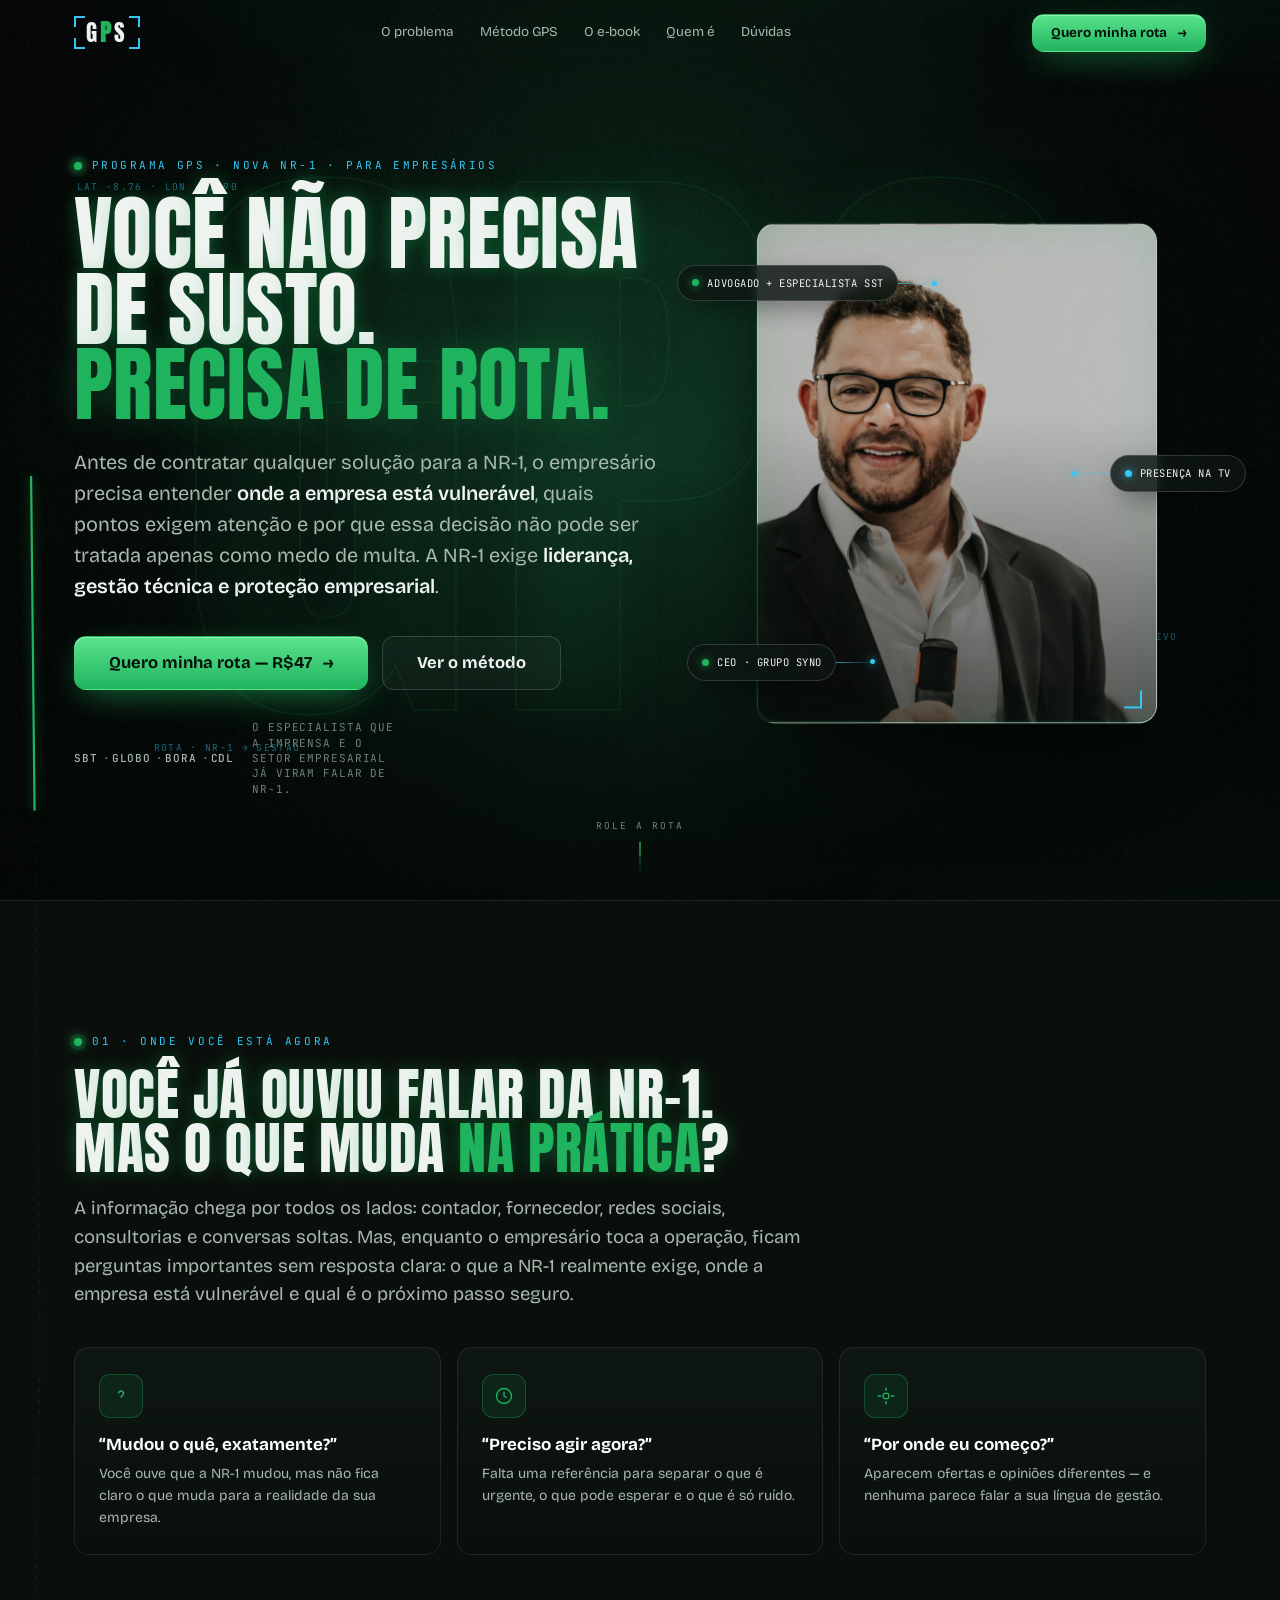
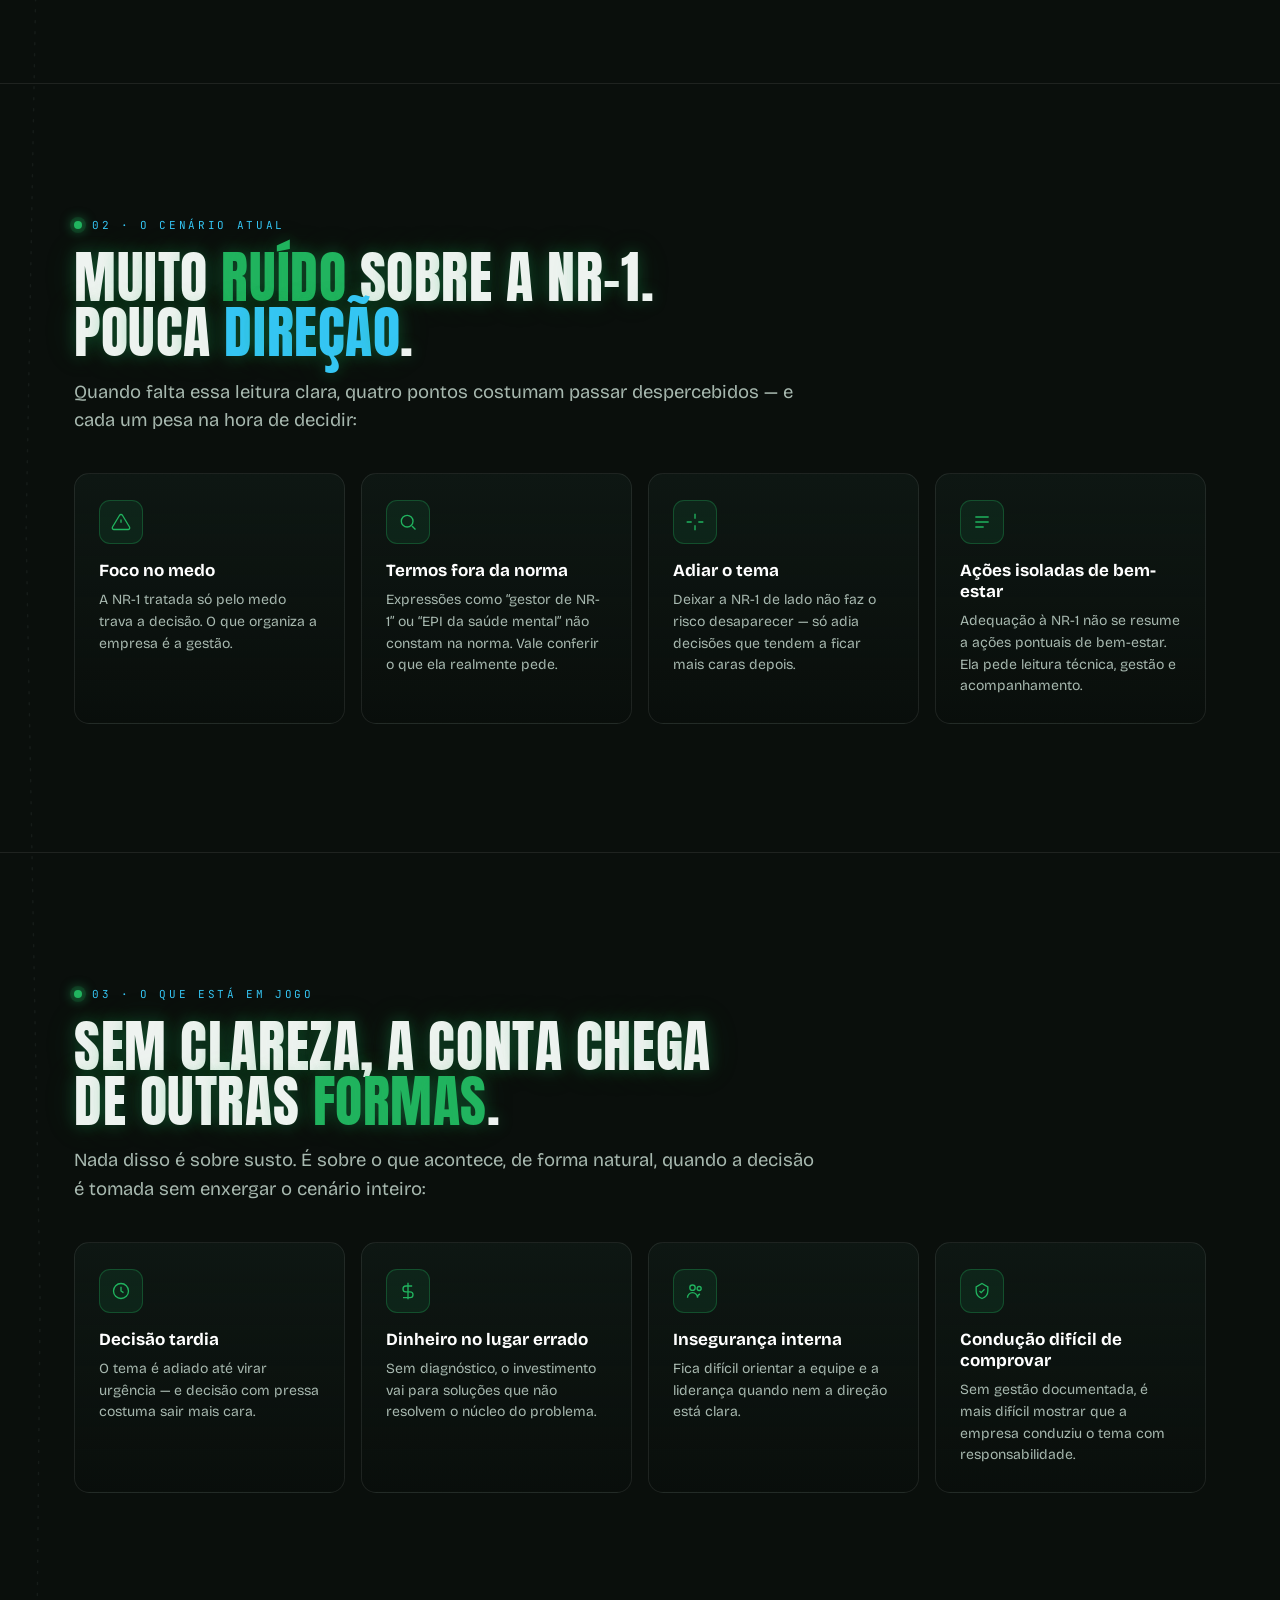
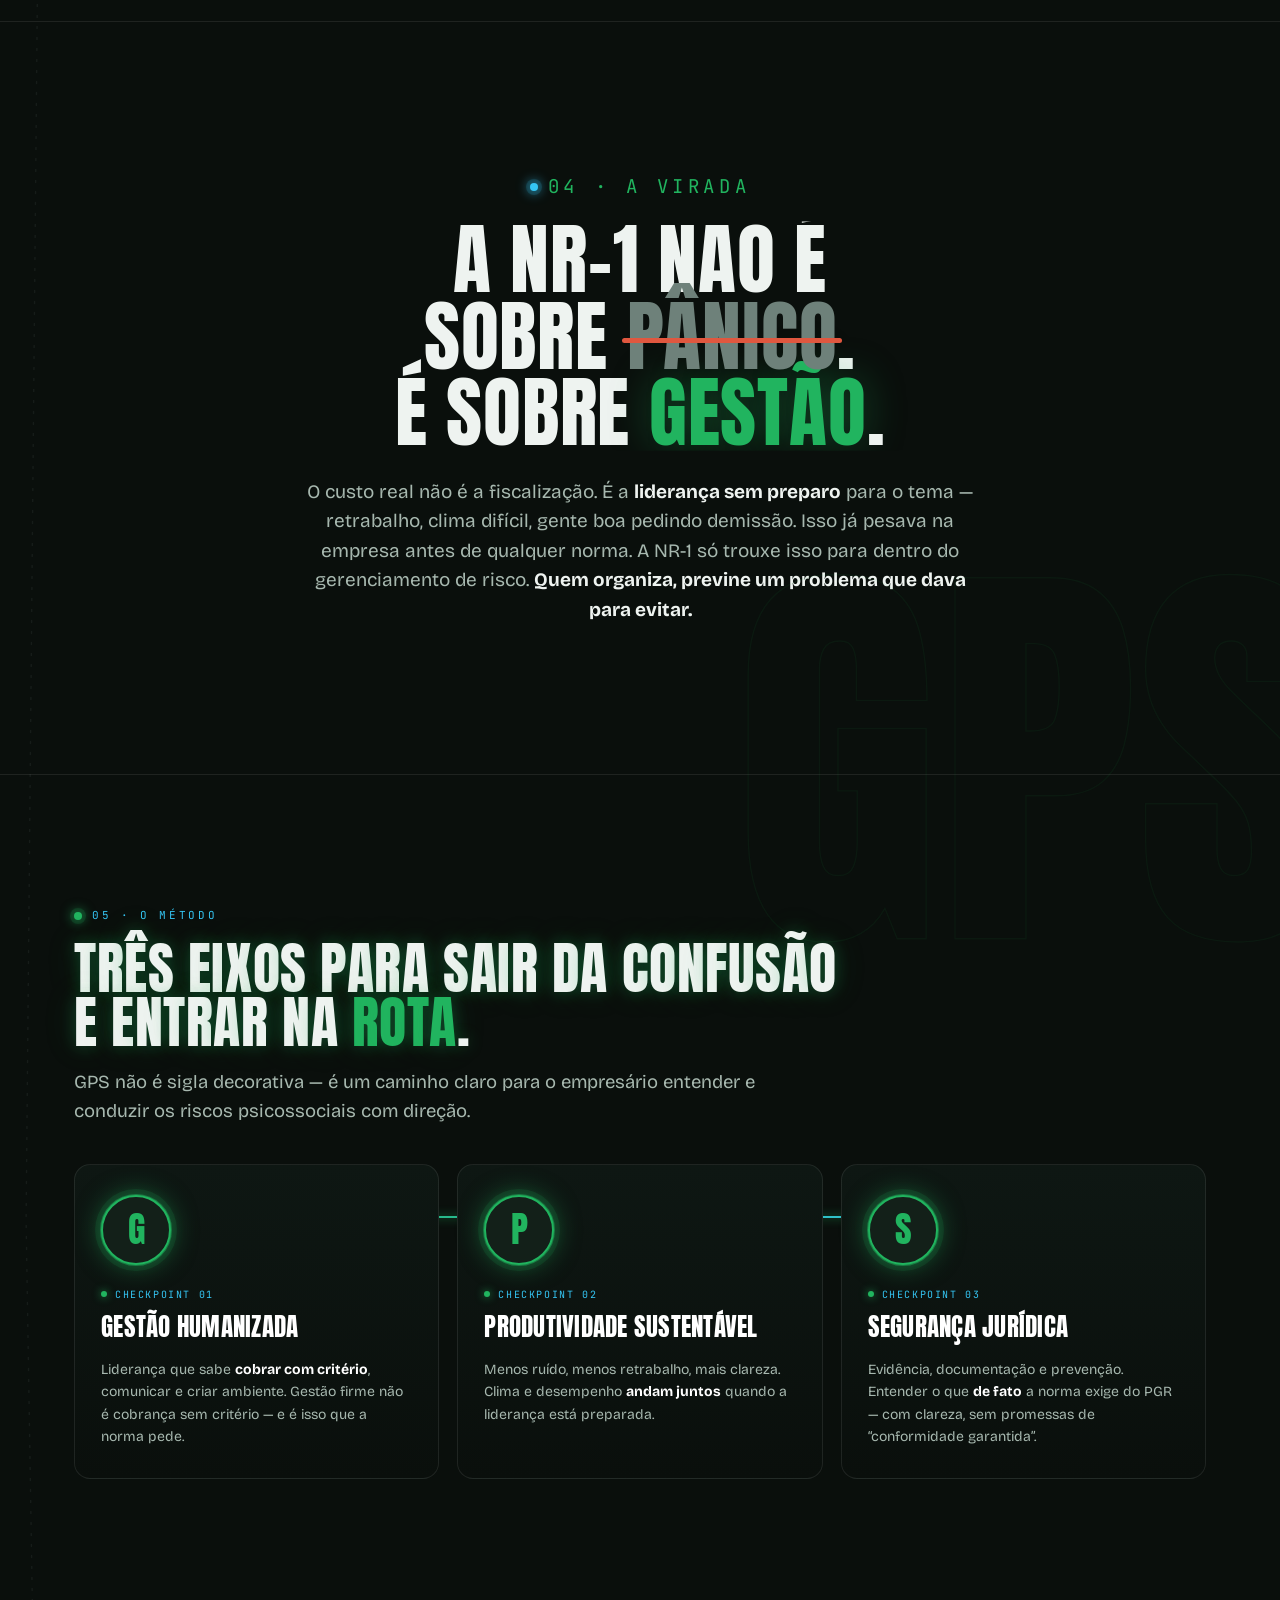
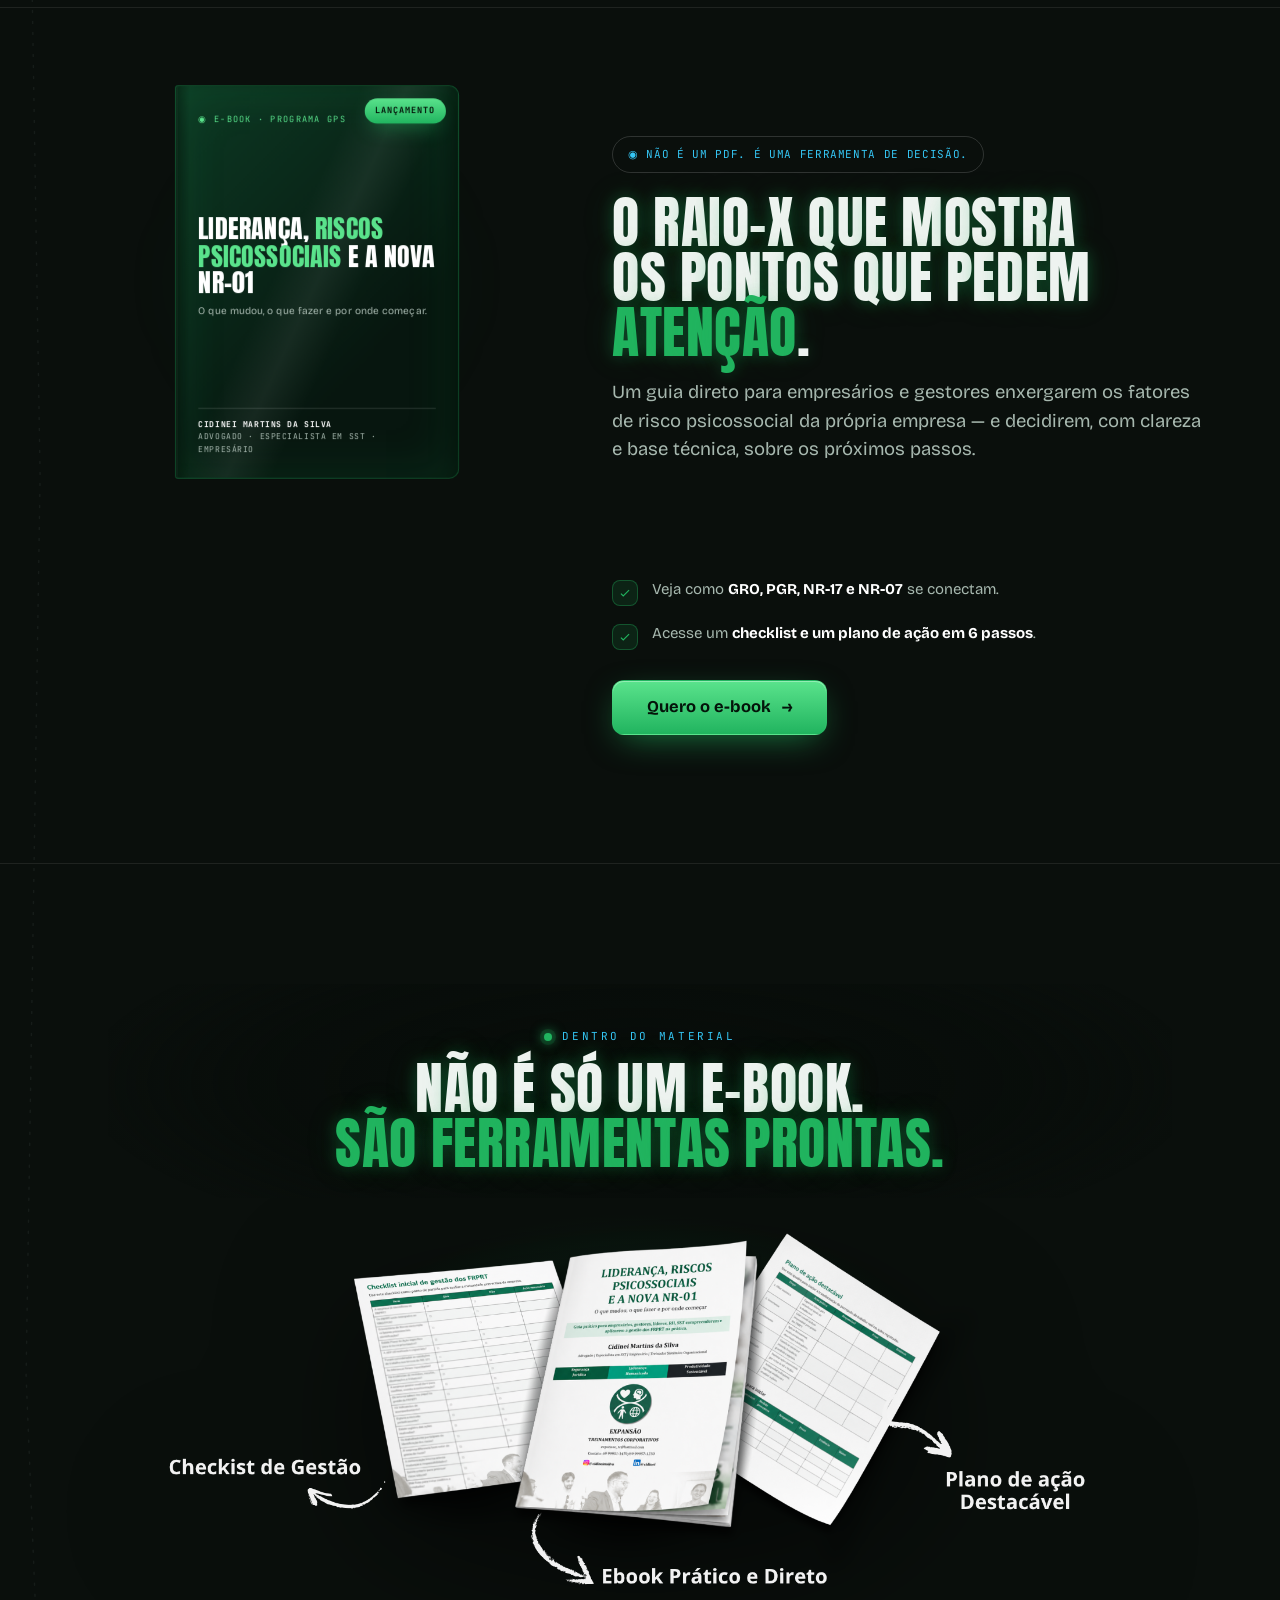
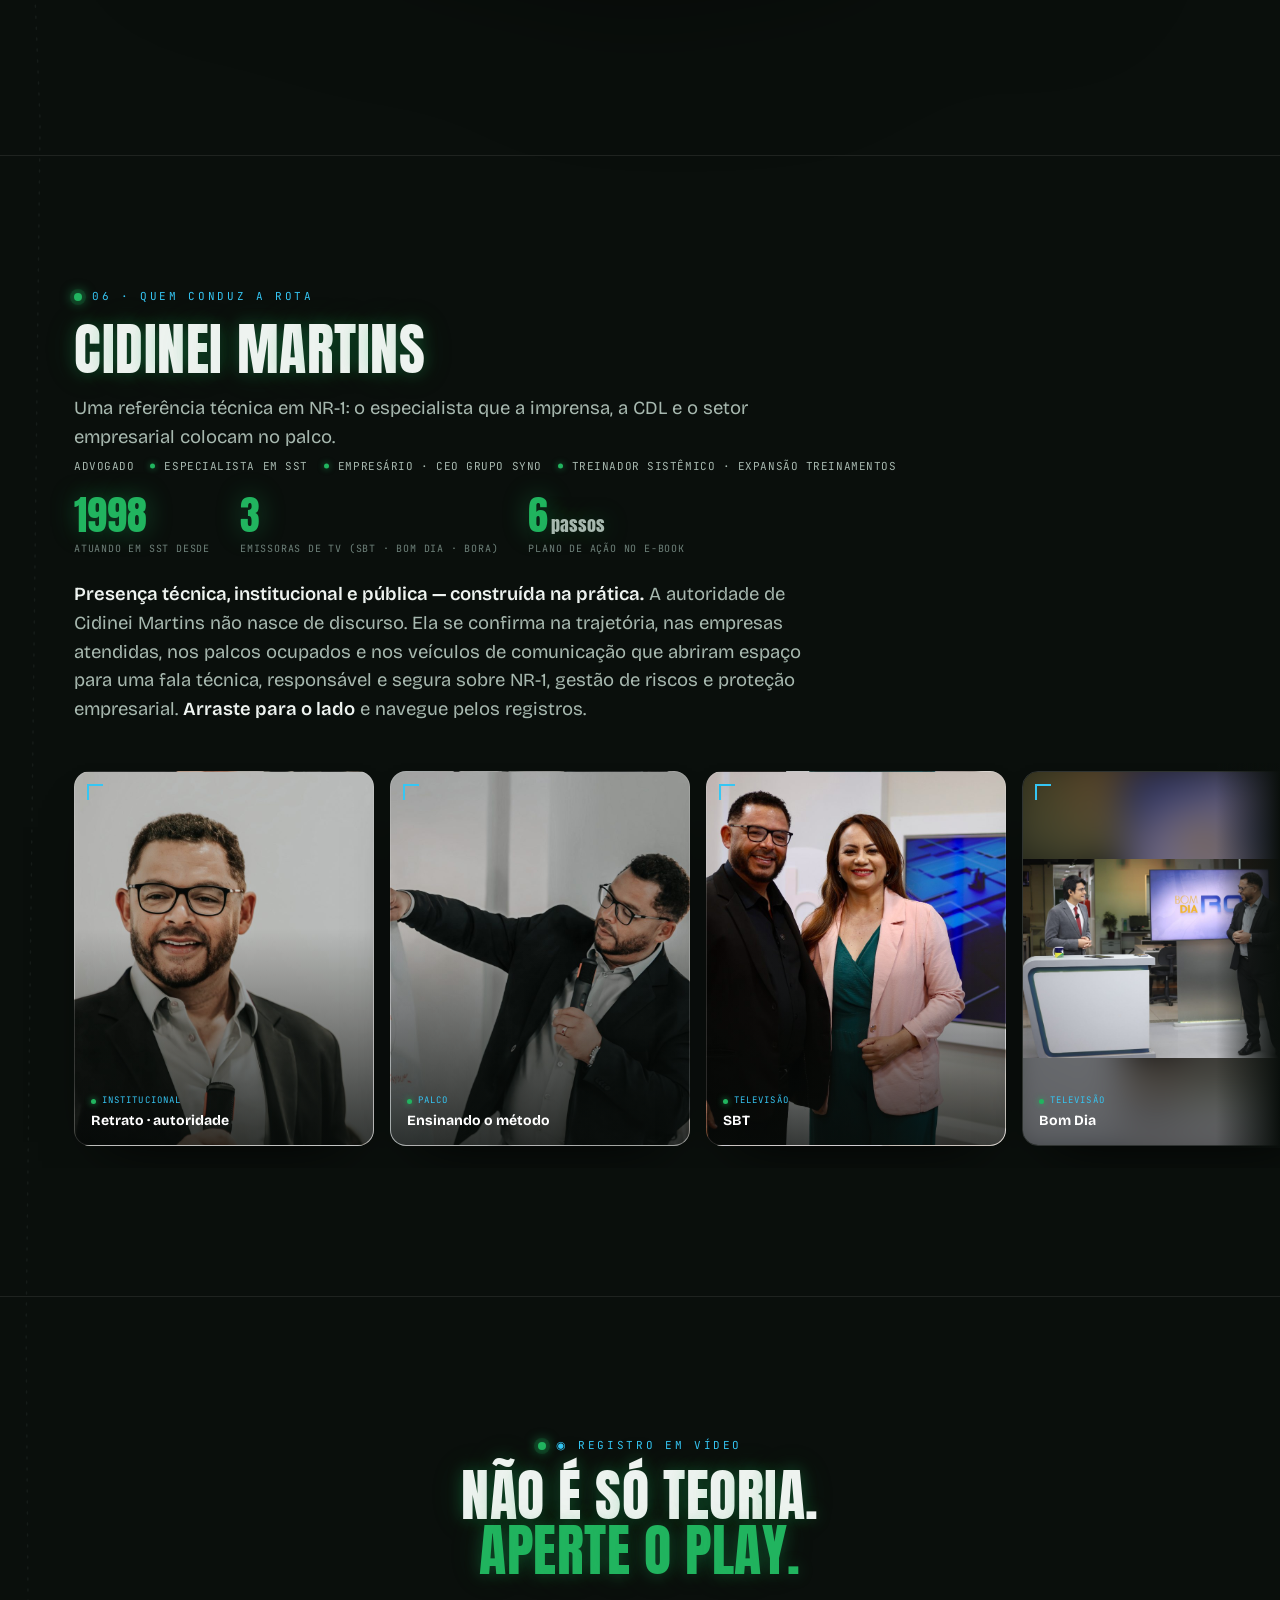
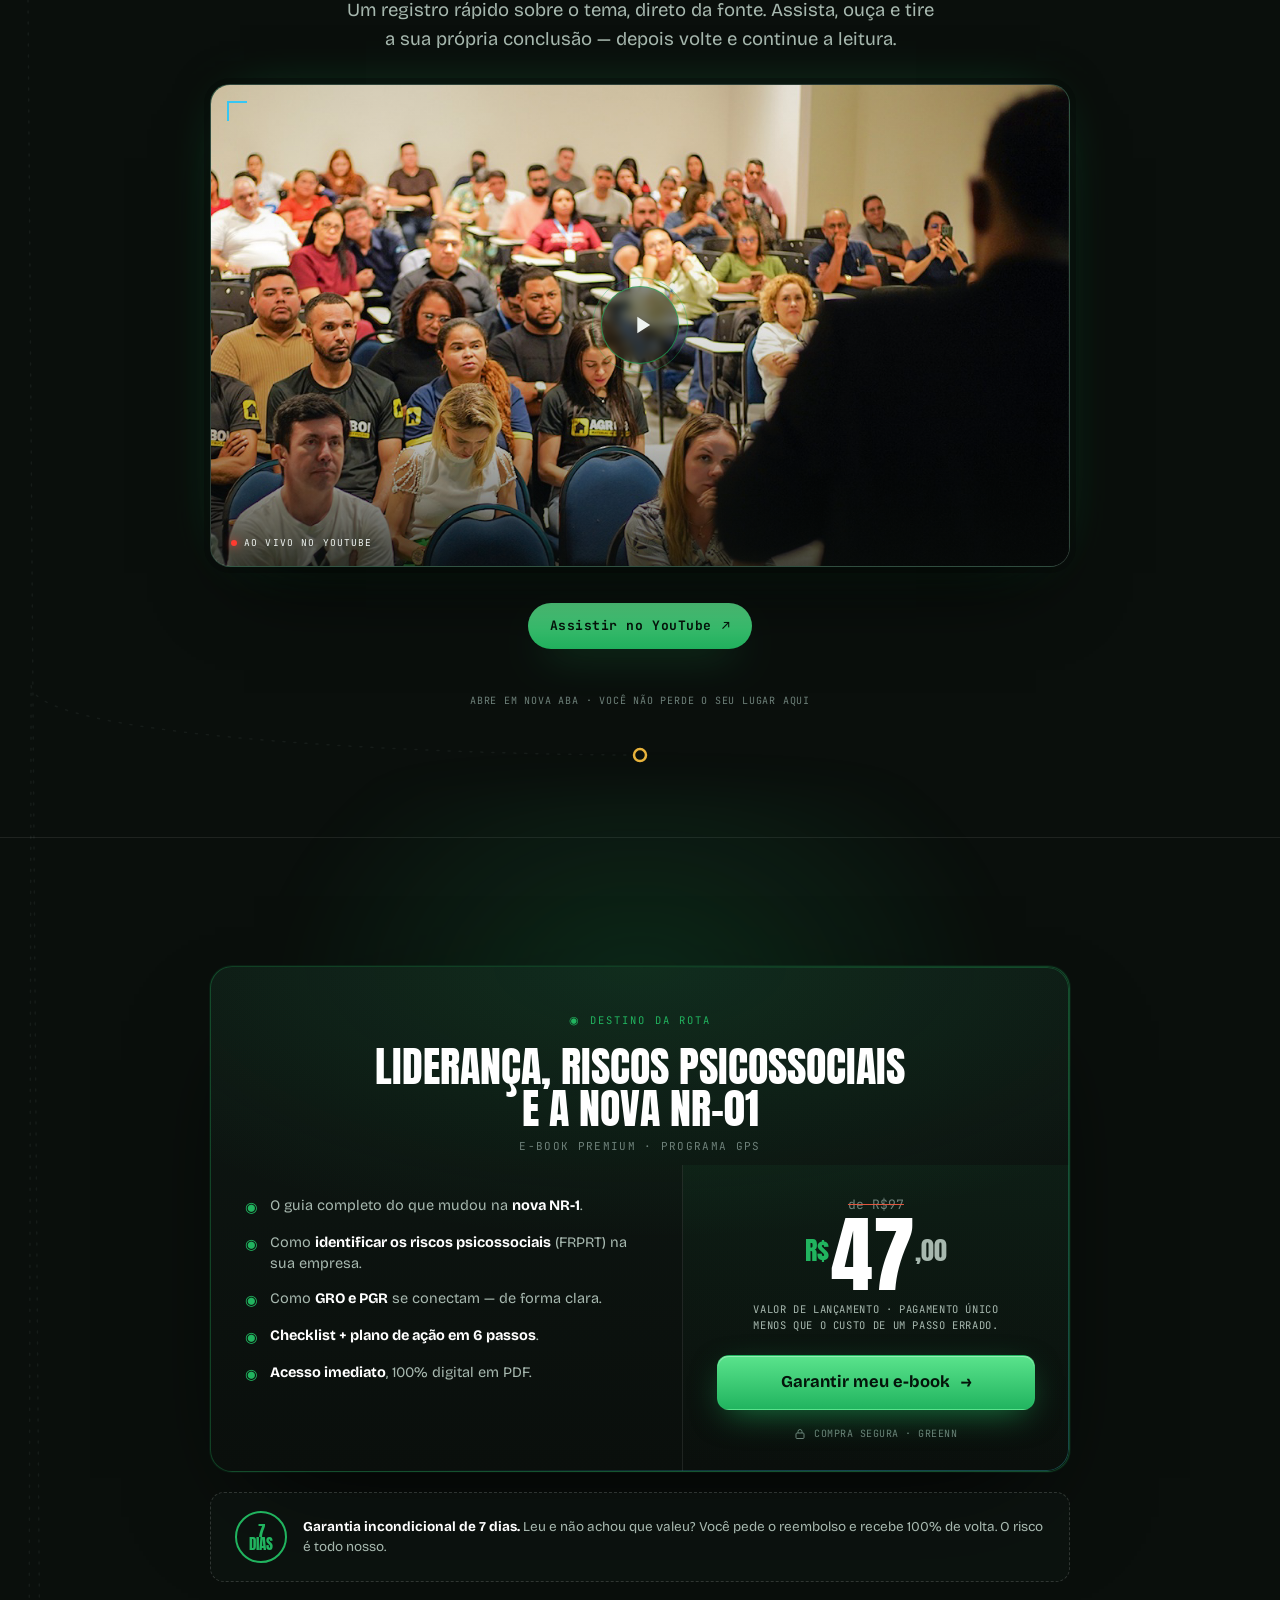
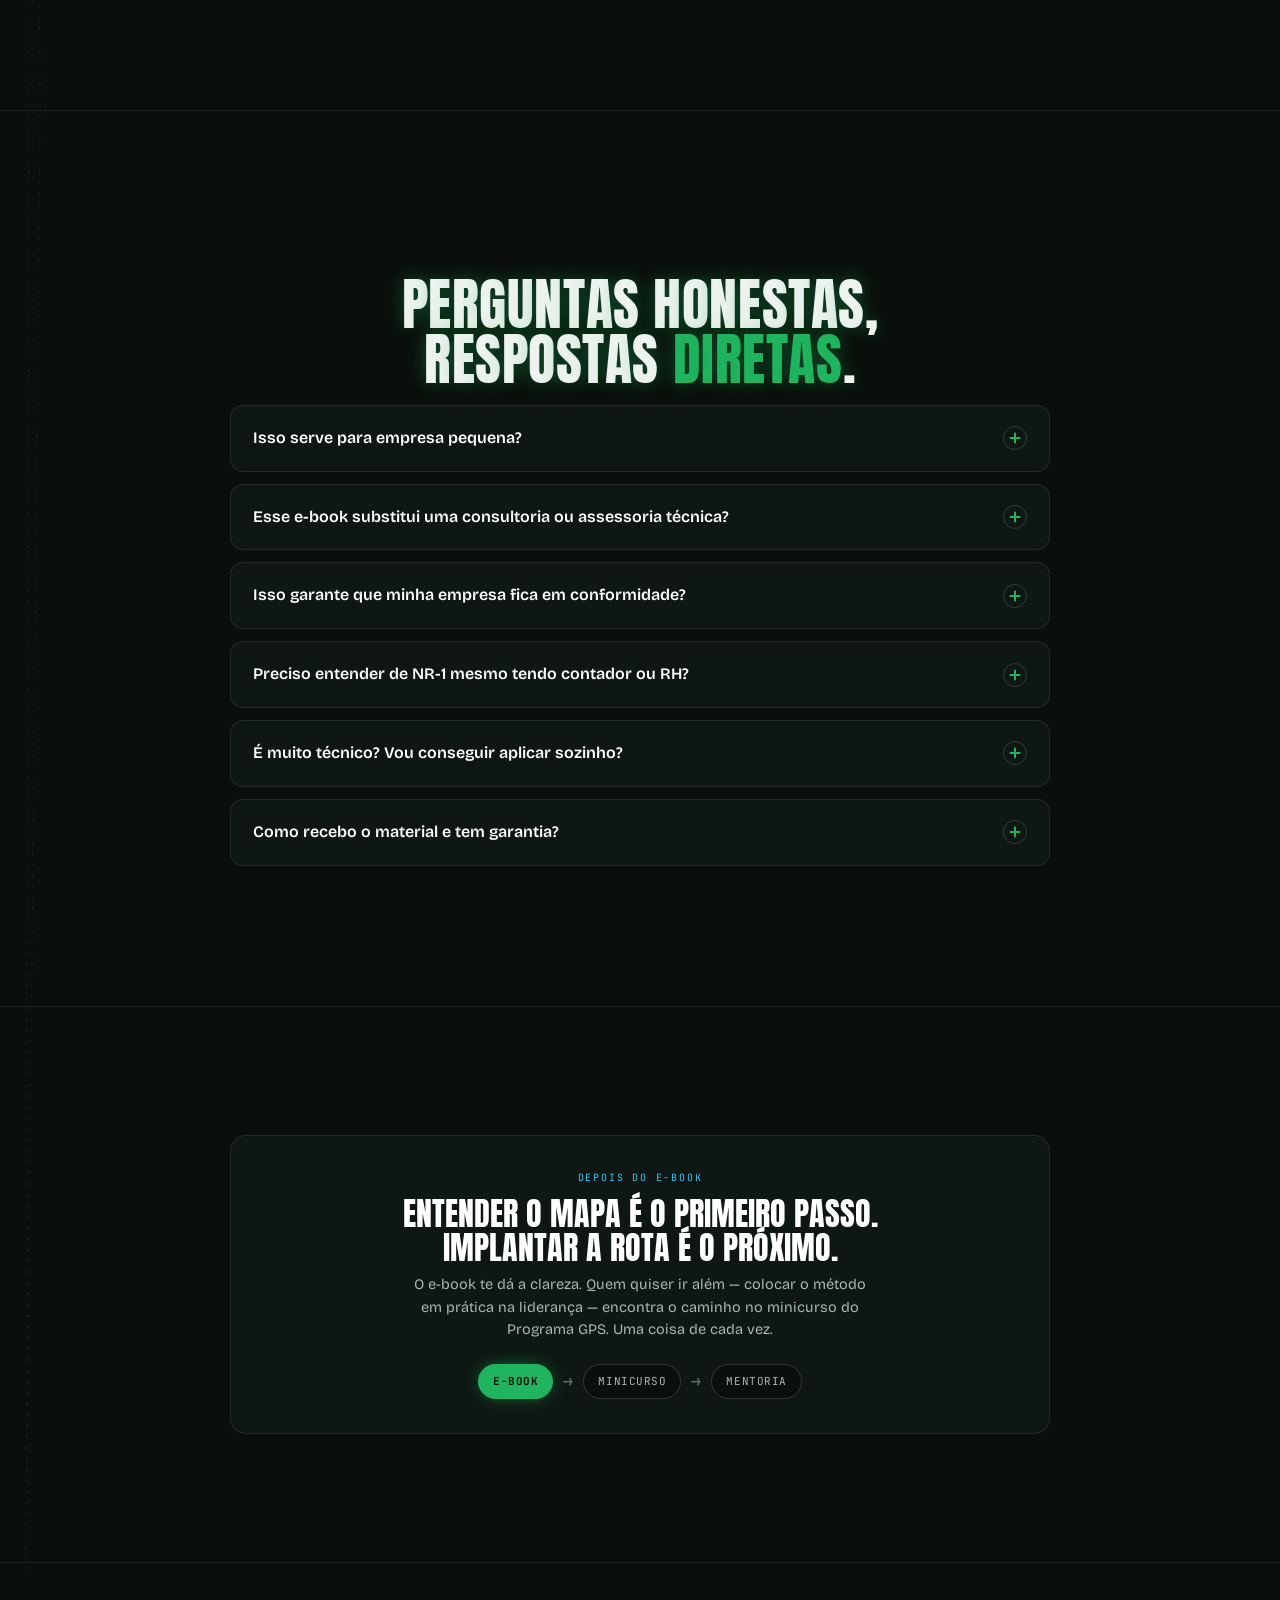
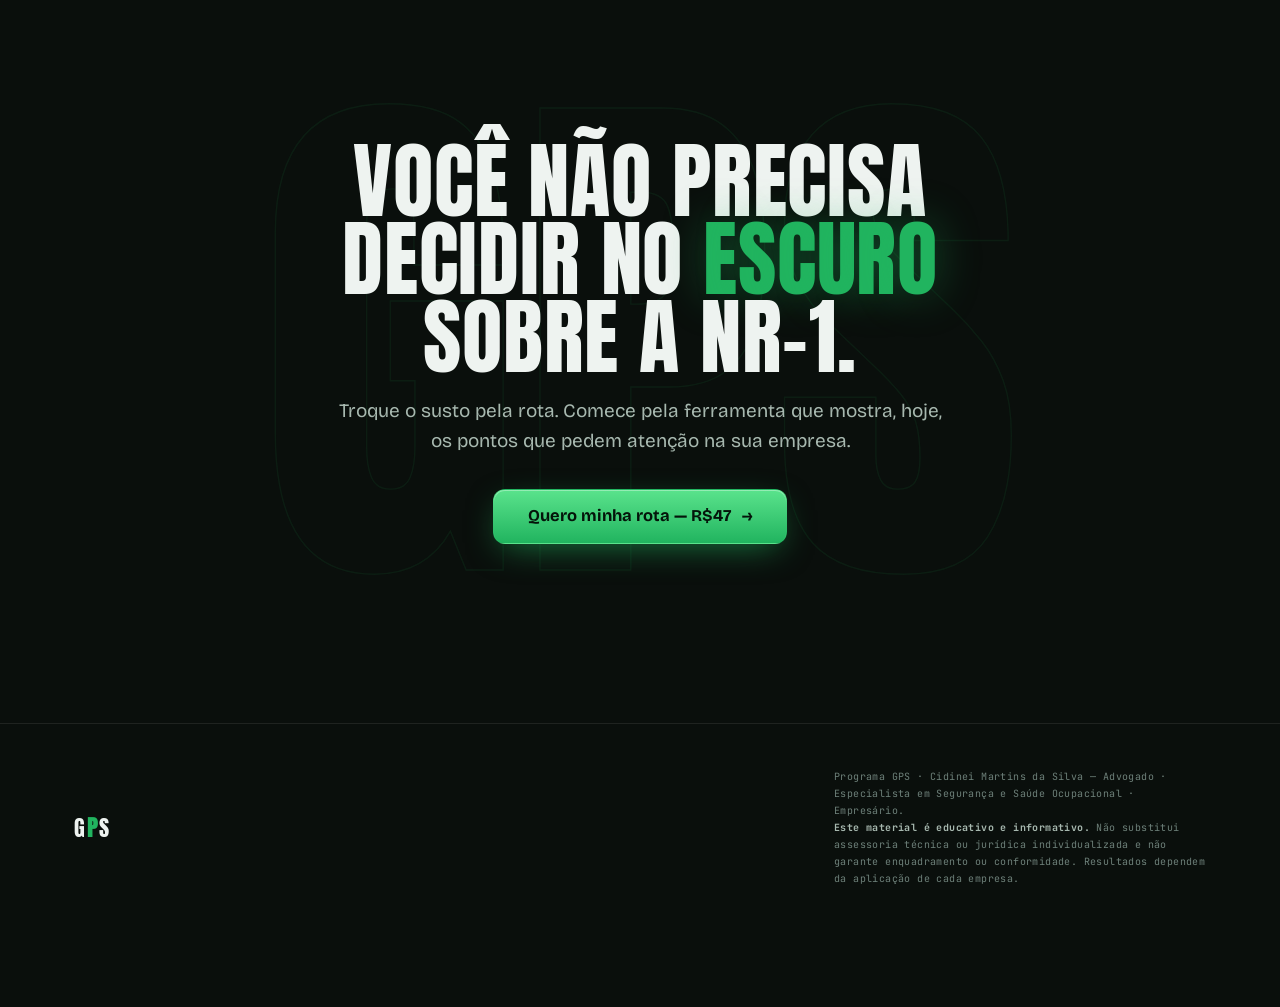
==== gps-lp/index.html @ c0db7592 "p1: unifica Autoridade + Galeria + Prova numa seção só (escopo da P2) A P1 ainda tinha 3 seções sepa" ====
<!DOCTYPE html>
<html lang="pt-BR" class="no-js">
<head>
<script>document.documentElement.classList.remove('no-js');</script>
<meta charset="UTF-8">
<meta name="viewport" content="width=device-width, initial-scale=1">
<title>Programa GPS · A NR-1 não é susto. É rota. | Cidinei Martins</title>
<meta name="description" content="A nova NR-1 não precisa virar pânico. Precisa virar gestão. O e-book de entrada do Programa GPS ajuda o empresário a enxergar o cenário com clareza e decidir com mais segurança.">
<!-- Social / Open Graph -->
<meta property="og:type" content="website">
<meta property="og:locale" content="pt_BR">
<meta property="og:site_name" content="Programa GPS · Cidinei Martins">
<meta property="og:url" content="https://cidineimartins.com.br/ebookcnpj/">
<meta property="og:title" content="Programa GPS · A NR-1 não é susto. É rota.">
<meta property="og:description" content="A nova NR-1 não precisa virar pânico. Precisa virar gestão. E-book de entrada para o empresário enxergar o cenário com clareza e decidir com segurança.">
<meta property="og:image" content="https://cidineimartins.com.br/ebookcnpj/assets/og-share.jpg">
<meta property="og:image:secure_url" content="https://cidineimartins.com.br/ebookcnpj/assets/og-share.jpg">
<meta property="og:image:type" content="image/jpeg">
<meta property="og:image:width" content="1200">
<meta property="og:image:height" content="1200">
<meta property="og:image:alt" content="E-book Liderança, Riscos Psicossociais e a Nova NR-01 — Cidinei Martins da Silva. R$47, lançamento.">
<meta name="twitter:card" content="summary_large_image">
<meta name="twitter:title" content="Programa GPS · A NR-1 não é susto. É rota.">
<meta name="twitter:description" content="A nova NR-1 não precisa virar pânico. Precisa virar gestão. E-book de entrada para o empresário enxergar o cenário com clareza e decidir com segurança.">
<meta name="twitter:image" content="https://cidineimartins.com.br/ebookcnpj/assets/og-share.jpg">
<link rel="icon" href="data:image/svg+xml,<svg xmlns='http://www.w3.org/2000/svg' viewBox='0 0 32 32'><rect width='32' height='32' rx='7' fill='%230A0F0C'/><path d='M16 5 L25 27 L16 21.5 L7 27 Z' fill='%2321B45F'/></svg>">
<link rel="preconnect" href="https://fonts.googleapis.com">
<link rel="preconnect" href="https://fonts.gstatic.com" crossorigin>
<link href="https://fonts.googleapis.com/css2?family=Anton&family=Bricolage+Grotesque:opsz,wght@12..96,400;12..96,500;12..96,600;12..96,700;12..96,800&family=JetBrains+Mono:wght@400;500;700&display=swap" rel="stylesheet">
<style>
/* =====================================================================
   PROGRAMA GPS — LP P1 (Empresário) · v02 "sistema vivo"
   Upgrade de motion/experiência mantendo copy + arquitetura.
   Camadas: fundo vivo (canvas) · rota SVG que atravessa a página ·
   parallax · reveals cinematográficos · tilt 3D · CTA magnético.
   Convenção de transform: reveal usa 'translate'; tilt/parallax usam
   'transform' — propriedades independentes, compõem sem conflito.
   ===================================================================== */
:root{
  --ink:#0A0F0C; --ink-2:#0E1713; --ink-3:#132019; --ink-4:#18271F;
  --paper:#EEF3F0; --paper-dim:#A7B8AF; --muted:#6E817A;
  --green:#21B45F; --green-rgb:33,180,95; --green-2:#5AE38C; --green-deep:#0E5C33;
  --cyan:#35C6F4; --cyan-rgb:53,198,244; --amber:#E8B33D; --danger:#E0573F;
  --line:rgba(238,243,240,.09); --line-2:rgba(238,243,240,.16);
  --display:'Anton','Oswald','Arial Narrow',Impact,system-ui,sans-serif;
  --body:'Bricolage Grotesque',system-ui,-apple-system,'Segoe UI',Roboto,sans-serif;
  --mono:'JetBrains Mono',ui-monospace,'SF Mono',Menlo,monospace;
  --maxw:1180px;
}
*{margin:0;padding:0;box-sizing:border-box}
html{scroll-behavior:smooth;overflow-x:hidden}
@media (prefers-reduced-motion:reduce){html{scroll-behavior:auto}}
body{
  font-family:var(--body);background:var(--ink);color:var(--paper);
  line-height:1.55;-webkit-font-smoothing:antialiased;overflow-x:hidden;position:relative;
}
::selection{background:var(--green);color:#04140A}
:focus-visible{outline:2px solid var(--cyan);outline-offset:3px;border-radius:4px}
a{color:inherit;text-decoration:none}
img{max-width:100%;display:block}
h1,h2,h3{text-wrap:balance}

/* ---------------------------------------------------------------------
   CAMADA 0 — FUNDO VIVO
   --------------------------------------------------------------------- */
.bg{position:fixed;inset:0;z-index:0;pointer-events:none;overflow:hidden}
.bg #gl{position:absolute;inset:0;width:100%;height:100%;display:block}
.bg #amb{position:absolute;inset:0;width:100%;height:100%;opacity:.6}
.bg .grid-ov{position:absolute;inset:-6%;pointer-events:none;opacity:.5;will-change:transform;
  background-image:linear-gradient(rgba(238,243,240,.028) 1px,transparent 1px),linear-gradient(90deg,rgba(238,243,240,.028) 1px,transparent 1px);
  background-size:52px 52px;
  -webkit-mask:radial-gradient(90% 80% at 50% 40%,#000,transparent 92%);mask:radial-gradient(90% 80% at 50% 40%,#000,transparent 92%)}
.bg .veil{position:absolute;inset:0;
  background:radial-gradient(75% 55% at 50% -12%,rgba(var(--green-rgb),.07),transparent 62%),
             radial-gradient(60% 48% at 100% 110%,rgba(var(--cyan-rgb),.045),transparent 62%),
             linear-gradient(180deg,transparent 52%,rgba(4,8,6,.55))}
.bg .cursor-glow{position:absolute;top:0;left:0;width:300px;height:300px;margin:-150px 0 0 -150px;border-radius:50%;
  background:radial-gradient(circle,rgba(var(--green-rgb),.12),rgba(var(--cyan-rgb),.06) 40%,transparent 70%);
  will-change:transform;opacity:0;transition:opacity .6s}
/* rastro digital do cursor (breadcrumb GPS) */
#trail{position:fixed;inset:0;width:100%;height:100%;z-index:6;pointer-events:none;mix-blend-mode:screen}
.bg .scan{position:absolute;left:0;right:0;height:220px;top:-260px;opacity:.5;
  background:linear-gradient(180deg,transparent,rgba(var(--cyan-rgb),.05),transparent);animation:scanline 13s linear infinite}
@keyframes scanline{0%{top:-260px}100%{top:100%}}
@media (prefers-reduced-motion:reduce){.bg .scan{animation:none;display:none}}

/* rota SVG que atravessa toda a página (desktop) */
#routeSvg{position:absolute;top:0;left:0;width:100%;height:100%;z-index:1;pointer-events:none;overflow:visible;display:block}
#routeBase{fill:none;stroke:rgba(238,243,240,.055);stroke-width:1.5;stroke-dasharray:2 9;stroke-linecap:round}
#routeLive{fill:none;stroke:url(#routeGrad);stroke-width:2.2;stroke-linecap:round;filter:drop-shadow(0 0 6px rgba(var(--green-rgb),.6))}
.rbranch{fill:none;stroke:rgba(53,198,244,.55);stroke-width:1.5;stroke-linecap:round;opacity:0;transition:opacity .6s ease}
.rbranch.on{opacity:.85}
.rbnode{fill:var(--ink);stroke:var(--cyan);stroke-width:2;opacity:0;transition:opacity .5s ease}
.rbnode.on{opacity:1;fill:var(--cyan)}
.rdest{fill:var(--ink);stroke:var(--amber);stroke-width:2.5;opacity:0;transition:opacity .5s ease}
.rdest.on{opacity:1;fill:var(--amber);filter:drop-shadow(0 0 10px rgba(232,179,61,.9))}
#routeHead{fill:#eafff2;filter:drop-shadow(0 0 9px rgba(var(--green-rgb),1));opacity:0}
/* título recebe a "energia" da vertente */
.sec-h,#heroTitle,.final h2,.offer-top h2{transition:text-shadow .6s ease}
.energized{animation:enrg 1.3s ease forwards}
@keyframes enrg{0%{text-shadow:0 0 0 rgba(var(--green-rgb),0)}35%{text-shadow:0 0 30px rgba(var(--green-rgb),.7),0 0 62px rgba(var(--green-rgb),.3)}100%{text-shadow:0 0 16px rgba(var(--green-rgb),.32),0 0 34px rgba(var(--green-rgb),.15)}}

/* barra de progresso no topo */
.topbar{position:fixed;top:0;left:0;height:2px;width:100%;z-index:50;transform:scaleX(0);transform-origin:left;
  background:linear-gradient(90deg,var(--green),var(--cyan));box-shadow:0 0 12px rgba(var(--green-rgb),.7)}

/* wrap + camadas de conteúdo acima da rota */
.wrap{position:relative;z-index:2;max-width:var(--maxw);margin:0 auto;padding:0 24px}
.nav,.hero,.section,.final,footer{position:relative;z-index:2}

/* fragmentos "GPS" decorativos (marca d'água / profundidade) */
.scene-ghost{position:absolute;z-index:0;pointer-events:none;font-family:var(--display);text-transform:uppercase;
  color:transparent;-webkit-text-stroke:1.4px rgba(var(--green-rgb),.06);line-height:.8;user-select:none;will-change:transform}

/* ---------------------------------------------------------------------
   SHARED
   --------------------------------------------------------------------- */
.eyebrow{font-family:var(--mono);font-size:11px;letter-spacing:.24em;text-transform:uppercase;
  color:var(--cyan);display:inline-flex;align-items:center;gap:10px;margin-bottom:16px}
.eyebrow::before{content:"";width:8px;height:8px;border-radius:50%;background:var(--green);
  box-shadow:0 0 0 4px rgba(var(--green-rgb),.15),0 0 12px 2px rgba(var(--green-rgb),.7);animation:pulseDot 2.6s ease-in-out infinite}
@keyframes pulseDot{0%,100%{box-shadow:0 0 0 4px rgba(var(--green-rgb),.15),0 0 12px 2px rgba(var(--green-rgb),.7)}50%{box-shadow:0 0 0 6px rgba(var(--green-rgb),.05),0 0 18px 3px rgba(var(--green-rgb),.9)}}
@media (prefers-reduced-motion:reduce){.eyebrow::before{animation:none}}
.eyebrow.alt{color:var(--green)}
.eyebrow.alt::before{background:var(--cyan);box-shadow:0 0 0 4px rgba(var(--cyan-rgb),.15),0 0 12px 2px rgba(var(--cyan-rgb),.7)}
.sec-h{font-family:var(--display);font-weight:400;font-size:clamp(30px,5vw,56px);line-height:.98;
  text-transform:uppercase;letter-spacing:.01em;margin-bottom:18px}
.sec-h .g{color:var(--green)}
.sec-h .c{color:var(--cyan)}
.sec-lead{font-size:clamp(15px,1.7vw,18.5px);color:var(--paper-dim);max-width:62ch;margin-bottom:38px}
.sec-lead b{color:var(--paper);font-weight:600}
.section{padding:clamp(70px,10vw,132px) 0;border-top:1px solid var(--line)}

/* reveal cinematográfico (usa translate/opacity/filter) */
.rv{opacity:0;translate:0 34px;filter:blur(7px);
  transition:opacity .85s cubic-bezier(.16,.8,.24,1),translate .85s cubic-bezier(.16,.8,.24,1),filter .85s cubic-bezier(.16,.8,.24,1)}
.rv.in{opacity:1;translate:0 0;filter:blur(0)}
.rv.rvx{translate:-40px 0}.rv.rvx.in{translate:0 0}
.rv.rvr{translate:40px 0}.rv.rvr.in{translate:0 0}
@media (prefers-reduced-motion:reduce){.rv{translate:0 16px;filter:none}}

/* tipografia cinética (letra a letra, sem quebrar palavra) */
.kin .word{display:inline-block;white-space:nowrap}
.kin .ltr{display:inline-block}
.kin .ltr>i{display:inline-block;font-style:normal;opacity:0;translate:0 .55em;filter:blur(6px);
  transition:opacity .55s cubic-bezier(.2,.8,.2,1),translate .6s cubic-bezier(.16,.9,.24,1),filter .55s}
.kin.in .ltr>i{opacity:1;translate:0 0;filter:blur(0)}
/* FALLBACK sem JS: se o script de reveal não rodar, mostra tudo (nada de página em branco) */
html.no-js .rv,html.no-js .rv.rvx,html.no-js .rv.rvr{opacity:1!important;translate:0 0!important;filter:none!important}
html.no-js .turn .big{clip-path:none!important;-webkit-clip-path:none!important}
html.no-js .kin .ltr>i{opacity:1!important;translate:0 0!important;filter:none!important}

/* buttons + CTA magnético */
.btn{font-family:var(--body);font-weight:700;font-size:15px;border-radius:12px;padding:15px 26px;position:relative;
  cursor:pointer;border:1px solid transparent;display:inline-flex;align-items:center;gap:11px;overflow:hidden;
  transition:transform .25s cubic-bezier(.2,.7,.2,1),box-shadow .25s,background .2s,border-color .2s;line-height:1;text-align:center}
.btn .arw{transition:transform .25s;position:relative;z-index:1}
.btn>span:not(.arw),.btn{white-space:nowrap}
.btn:hover .arw{transform:translateX(4px)}
.btn-primary{background:linear-gradient(180deg,var(--green-2),var(--green));color:#04140A;
  box-shadow:0 10px 34px -10px rgba(var(--green-rgb),.7),inset 0 1px 0 rgba(255,255,255,.35)}
.btn-primary::before{content:"";position:absolute;top:0;left:-60%;width:45%;height:100%;
  background:linear-gradient(100deg,transparent,rgba(255,255,255,.5),transparent);transform:skewX(-18deg);transition:none}
.btn-primary:hover::before{animation:sheenmove .8s ease}
@keyframes sheenmove{0%{left:-60%}100%{left:130%}}
.btn-primary:hover{box-shadow:0 18px 50px -10px rgba(var(--green-rgb),.9),inset 0 1px 0 rgba(255,255,255,.4)}
.btn-ghost{background:rgba(238,243,240,.03);color:var(--paper);border-color:var(--line-2)}
.btn-ghost:hover{border-color:var(--green);background:rgba(var(--green-rgb),.08)}
.btn-lg{font-size:16.5px;padding:18px 34px}
@media (prefers-reduced-motion:reduce){.btn-primary:hover::before{animation:none}}

/* ---------------------------------------------------------------------
   NAVBAR
   --------------------------------------------------------------------- */
.nav{position:fixed;top:0;left:0;right:0;z-index:40;transition:background .3s,border-color .3s,backdrop-filter .3s;border-bottom:1px solid transparent}
.nav.solid{background:rgba(8,12,10,.8);backdrop-filter:blur(14px);border-bottom-color:var(--line)}
.nav-in{max-width:var(--maxw);margin:0 auto;padding:14px 24px;display:flex;align-items:center;justify-content:space-between;gap:16px}
.logo{display:inline-flex;align-items:center;gap:0;position:relative;padding:5px 12px}
.logo .br{position:absolute;width:11px;height:11px;border:2px solid var(--cyan);transition:.4s}
.logo:hover .br{width:14px;height:14px}
.logo .br.tl{top:0;left:0;border-right:none;border-bottom:none}
.logo .br.tr{top:0;right:0;border-left:none;border-bottom:none}
.logo .br.bl{bottom:0;left:0;border-right:none;border-top:none}
.logo .br.br2{bottom:0;right:0;border-left:none;border-top:none}
.logo .tx{font-family:var(--display);font-size:23px;letter-spacing:3px;color:var(--paper);line-height:1}
.logo .tx b{color:var(--green)}
.nav-links{display:flex;align-items:center;gap:26px}
.nav-links a{font-size:13.5px;color:var(--paper-dim);transition:color .2s;position:relative}
.nav-links a::after{content:"";position:absolute;left:0;bottom:-5px;height:1px;width:0;background:var(--green);transition:width .25s}
.nav-links a:hover{color:var(--paper)}.nav-links a:hover::after{width:100%}
.nav-cta{font-size:13.5px;padding:11px 18px}
@media(max-width:880px){.nav-links a{display:none}}

/* ---------------------------------------------------------------------
   HERO
   --------------------------------------------------------------------- */
.hero{min-height:100svh;display:flex;align-items:center;padding:120px 0 70px;border-top:none;overflow:hidden}
.hero-ghost{position:absolute;inset:0;display:flex;align-items:center;justify-content:center;z-index:1;pointer-events:none;overflow:hidden;will-change:transform,opacity}
.hero-ghost .gh{position:absolute;font-family:var(--display);font-size:min(48vw,660px);letter-spacing:.03em;line-height:1;text-transform:uppercase}
.hero-ghost .gh.outline{color:transparent;-webkit-text-stroke:1.6px rgba(var(--green-rgb),.10)}
.hero-ghost .gh.blur{color:rgba(var(--green-rgb),.05);filter:blur(26px)}
.hero-hud{position:absolute;inset:0;z-index:1;pointer-events:none;font-family:var(--mono);font-size:9.5px;letter-spacing:.14em;text-transform:uppercase;color:rgba(53,198,244,.5)}
.hero-hud span{position:absolute}
.hero-hud .h1{top:20%;left:6%}.hero-hud .h2{top:70%;right:8%}.hero-hud .h3{bottom:16%;left:12%}
@media(max-width:940px){.hero-hud{display:none}}
.hero-grid{position:relative;z-index:2;display:grid;grid-template-columns:1.08fr .92fr;gap:48px;align-items:center;width:100%}
@media(max-width:940px){.hero-grid{grid-template-columns:1fr;gap:38px}}
.hero .kick{font-family:var(--mono);font-size:11px;letter-spacing:.22em;text-transform:uppercase;color:var(--cyan);
  display:inline-flex;align-items:center;gap:10px;margin-bottom:22px}
.hero .kick::before{content:"";width:8px;height:8px;border-radius:50%;background:var(--green);box-shadow:0 0 10px 2px rgba(var(--green-rgb),.8)}
.hero h1{font-family:var(--display);font-weight:400;text-transform:uppercase;
  font-size:clamp(38px,6.6vw,82px);line-height:.92;letter-spacing:.005em;margin-bottom:24px}
.hero h1 .l1,.hero h1 .l2{display:block}
.hero h1 .l2{color:var(--green);text-shadow:0 0 34px rgba(var(--green-rgb),.3)}
.hero .sub{font-size:clamp(16px,1.9vw,20px);color:var(--paper-dim);max-width:52ch;margin-bottom:34px}
.hero .sub b{color:var(--paper);font-weight:600}
.hero-cta{display:flex;flex-wrap:wrap;gap:14px;margin-bottom:30px}
.hero-auth{display:flex;align-items:center;gap:18px;flex-wrap:wrap;font-family:var(--mono);font-size:11px;letter-spacing:.08em;text-transform:uppercase;color:var(--muted)}
.hero-auth .media{display:flex;gap:14px;align-items:center}
.hero-auth .media span{color:var(--paper-dim);font-weight:500;position:relative}
.hero-auth .media span+span::before{content:"·";position:absolute;left:-9px;color:var(--muted)}
.hero-auth .txt{max-width:22ch;line-height:1.4}

.hero-visual{position:relative;min-height:460px;display:flex;align-items:center;justify-content:center;perspective:1200px}
.photo{position:relative;width:100%;max-width:400px;aspect-ratio:4/5;border-radius:18px;overflow:hidden;
  border:1px solid var(--line-2);
  background:var(--photo,none),radial-gradient(120% 80% at 70% 10%,rgba(var(--green-rgb),.22),transparent 55%),linear-gradient(180deg,var(--ink-3),var(--ink));
  background-size:cover;background-position:center top;
  box-shadow:0 40px 90px -34px rgba(0,0,0,.92),0 0 0 1px rgba(var(--green-rgb),.14);
  transition:box-shadow .5s}
.photo::after{content:"";position:absolute;inset:0;pointer-events:none;background:linear-gradient(180deg,transparent 38%,rgba(8,12,10,.55) 100%)}
/* borda luminosa animada */
.photo .aura{position:absolute;inset:-1px;border-radius:19px;pointer-events:none;padding:1px;
  background:conic-gradient(from var(--a,0deg),transparent 0deg,rgba(var(--green-rgb),.7) 60deg,rgba(var(--cyan-rgb),.6) 120deg,transparent 200deg,transparent 360deg);
  -webkit-mask:linear-gradient(#000 0 0) content-box,linear-gradient(#000 0 0);-webkit-mask-composite:xor;mask-composite:exclude;
  opacity:.55;animation:spinAura 7s linear infinite}
@keyframes spinAura{to{--a:360deg}}
@property --a{syntax:'<angle>';inherits:false;initial-value:0deg}
@media (prefers-reduced-motion:reduce){.photo .aura{animation:none}}
.photo .rim{position:absolute;inset:0;border-radius:18px;pointer-events:none;box-shadow:inset 0 0 40px rgba(var(--green-rgb),.14),inset 0 -2px 0 rgba(var(--green-rgb),.25)}
/* varredura de sinal */
.photo .sweep{position:absolute;left:0;right:0;height:34%;top:-40%;pointer-events:none;
  background:linear-gradient(180deg,transparent,rgba(var(--cyan-rgb),.16),transparent);animation:sweepDown 6s ease-in-out infinite}
@keyframes sweepDown{0%{top:-40%}60%,100%{top:120%}}
@media (prefers-reduced-motion:reduce){.photo .sweep{animation:none;display:none}}
.photo .frame-lab{position:absolute;top:14px;left:14px;z-index:3;font-family:var(--mono);font-size:9px;letter-spacing:.14em;text-transform:uppercase;color:var(--cyan);background:rgba(8,12,10,.6);padding:5px 9px;border-radius:6px;border:1px solid var(--line-2)}
.photo .ph-note{position:absolute;inset:0;display:flex;flex-direction:column;align-items:center;justify-content:center;gap:10px;text-align:center;padding:20px;color:var(--muted);font-family:var(--mono);font-size:10px;letter-spacing:.1em;text-transform:uppercase}
.photo .ph-note svg{width:54px;height:54px;opacity:.5}
.photo.has-img .ph-note{display:none}
.photo .brk{position:absolute;width:18px;height:18px;border:2px solid var(--cyan);z-index:3}
.photo .brk.a{bottom:14px;right:14px;border-left:none;border-top:none}
.chipfloat{position:absolute;z-index:4;font-family:var(--mono);font-size:10.5px;letter-spacing:.05em;text-transform:uppercase;
  color:var(--paper);background:rgba(14,23,19,.82);backdrop-filter:blur(6px);border:1px solid var(--line-2);border-radius:999px;
  padding:9px 14px;display:inline-flex;align-items:center;gap:8px;white-space:nowrap;box-shadow:0 10px 30px -12px rgba(0,0,0,.9)}
.chipfloat i{width:7px;height:7px;border-radius:50%;background:var(--green);box-shadow:0 0 8px rgba(var(--green-rgb),.9);font-style:normal}
.chipfloat.c i{background:var(--cyan);box-shadow:0 0 8px rgba(var(--cyan-rgb),.9)}
.chipfloat.f1{top:8%;left:-6%}.chipfloat.f2{top:46%;right:-8%}.chipfloat.f3{bottom:9%;left:-4%}
/* vertentes: linha + nó saindo do chip em direção à foto (não parecem "soltos") */
.chipfloat::after{content:"";position:absolute;top:50%;height:1px;width:38px;pointer-events:none;opacity:.9}
.chipfloat::before{content:"";position:absolute;top:50%;width:5px;height:5px;margin-top:-2.5px;border-radius:50%;
  background:var(--cyan);box-shadow:0 0 9px rgba(53,198,244,.95);pointer-events:none}
.chipfloat.f1::after,.chipfloat.f3::after{left:100%;background:linear-gradient(90deg,rgba(53,198,244,.8),transparent)}
.chipfloat.f2::after{right:100%;background:linear-gradient(270deg,rgba(53,198,244,.8),transparent)}
.chipfloat.f1::before,.chipfloat.f3::before{left:calc(100% + 34px)}
.chipfloat.f2::before{right:calc(100% + 34px)}
@media(max-width:940px){.chipfloat.f1{left:2%}.chipfloat.f2{right:2%}.chipfloat.f3{left:2%}
  .chipfloat::after{width:22px}.chipfloat.f1::before,.chipfloat.f3::before{left:calc(100% + 20px)}.chipfloat.f2::before{right:calc(100% + 20px)}}
.float-anim{animation:floaty 5s ease-in-out infinite}
.float-anim.d2{animation-delay:-1.6s}.float-anim.d3{animation-delay:-3.1s}
@keyframes floaty{0%,100%{transform:translateY(0)}50%{transform:translateY(-9px)}}
@media (prefers-reduced-motion:reduce){.float-anim{animation:none}}
.scrollcue{position:absolute;bottom:24px;left:50%;transform:translateX(-50%);z-index:3;font-family:var(--mono);font-size:9.5px;letter-spacing:.22em;text-transform:uppercase;color:var(--muted);display:flex;flex-direction:column;align-items:center;gap:8px}
.scrollcue .ln{width:1px;height:34px;background:linear-gradient(180deg,var(--green),transparent);position:relative;overflow:hidden}
.scrollcue .ln::after{content:"";position:absolute;left:0;top:0;width:1px;height:40%;background:var(--green-2);animation:drop 1.9s ease-in-out infinite}
@keyframes drop{0%{transform:translateY(-120%)}100%{transform:translateY(280%)}}
@media (prefers-reduced-motion:reduce){.scrollcue .ln::after{animation:none}}

/* ---------------------------------------------------------------------
   GRIDS / CARDS (com vida: tilt 3D, borda animada, sheen)
   --------------------------------------------------------------------- */
.grid{display:grid;gap:16px}
.g2{grid-template-columns:repeat(2,1fr)}.g3{grid-template-columns:repeat(3,1fr)}.g4{grid-template-columns:repeat(4,1fr)}
@media(max-width:860px){.g3,.g4{grid-template-columns:1fr 1fr}}
@media(max-width:560px){.g2,.g3,.g4{grid-template-columns:1fr}}
.card{background:linear-gradient(180deg,var(--ink-2),rgba(10,15,12,.6));border:1px solid var(--line);border-radius:15px;
  padding:26px 24px;position:relative;overflow:hidden;transform-style:preserve-3d;
  transition:border-color .4s,box-shadow .4s,transform .3s cubic-bezier(.2,.7,.2,1)}
.card::before{content:"";position:absolute;inset:0;border-radius:inherit;padding:1px;pointer-events:none;
  background:linear-gradient(130deg,transparent 20%,rgba(var(--green-rgb),.55),transparent 70%);
  -webkit-mask:linear-gradient(#000 0 0) content-box,linear-gradient(#000 0 0);-webkit-mask-composite:xor;mask-composite:exclude;opacity:0;transition:opacity .4s}
.card::after{content:"";position:absolute;width:280px;height:280px;top:var(--cy,50%);left:var(--cx,50%);transform:translate(-50%,-50%);
  background:radial-gradient(circle,rgba(var(--green-rgb),.14),transparent 60%);opacity:0;transition:opacity .4s;pointer-events:none}
.card:hover{border-color:rgba(var(--green-rgb),.35);box-shadow:0 30px 60px -30px rgba(0,0,0,.95),0 0 40px -20px rgba(var(--green-rgb),.4)}
.card:hover::before,.card:hover::after{opacity:1}
.card .ic{width:44px;height:44px;border-radius:11px;background:rgba(var(--green-rgb),.1);border:1px solid rgba(var(--green-rgb),.3);
  display:flex;align-items:center;justify-content:center;margin-bottom:16px;color:var(--green);transition:.4s;transform:translateZ(30px)}
.card:hover .ic{background:rgba(var(--green-rgb),.16);box-shadow:0 0 22px -4px rgba(var(--green-rgb),.6)}
.card .ic svg{width:20px;height:20px}
.card .lab{font-family:var(--mono);font-size:10px;letter-spacing:.16em;text-transform:uppercase;color:var(--cyan);display:block;margin-bottom:9px}
.card .t{font-weight:700;font-size:17px;color:#fff;margin-bottom:8px;line-height:1.25;transform:translateZ(20px)}
.card .d{font-size:14px;color:var(--paper-dim);line-height:1.55}
/* ic numerado (cards do conteúdo do e-book) */
.card .ic.num{font-family:var(--mono);font-weight:700;font-size:16px;color:var(--green)}
/* ── PRÉVIA DO E-BOOK · banner das ferramentas (imagem real, fundo transparente) ── */
.ebook-stage{position:relative;margin:30px auto 0;max-width:1340px;padding:0 8px}
.ebook-art{position:relative;width:100%;padding-top:clamp(94px,12vw,152px)}
.ebook-art::before{content:"";position:absolute;left:50%;top:54%;transform:translate(-50%,-50%);width:72%;height:64%;z-index:0;
  background:radial-gradient(closest-side,rgba(var(--green-rgb),.16),transparent 72%);pointer-events:none}
.ebook-art img{position:relative;z-index:1;display:block;width:100%;height:auto;filter:drop-shadow(0 44px 66px rgba(0,0,0,.5))}
/* texto POR CIMA da arte */
.ebook-over{position:absolute;left:50%;top:0;transform:translateX(-50%);z-index:3;pointer-events:none;text-align:center;width:min(760px,94%);padding:2px 24px 14px}
.ebook-over::before{content:"";position:absolute;left:-20%;right:-20%;top:-38px;height:214px;z-index:-1;
  background:radial-gradient(64% 100% at 50% 46%,rgba(7,12,9,.92),rgba(7,12,9,.5) 58%,transparent 82%)}
.ebook-over .sec-h{margin:0}
.ebook-over .over-hint{margin-top:14px;display:inline-flex;align-items:center;gap:8px;font-family:var(--mono);font-size:10px;letter-spacing:.1em;text-transform:uppercase;color:var(--cyan)}
.ebook-over .over-hint svg{width:15px;height:15px;fill:none;stroke:var(--cyan);stroke-width:1.6}
@media(max-width:620px){
  .ebook-stage{margin-top:12px;padding:0}
  .ebook-art{padding-top:0}
  .ebook-over{position:static;transform:none;width:auto;pointer-events:auto;padding:0 0 16px}
  .ebook-over::before{display:none}
}
/* prova social em VÍDEO — 1 vídeo em destaque (YouTube, leve: thumb + link) */
.vfeature{display:flex;flex-direction:column;align-items:center;gap:30px;margin-top:8px;text-align:center}
.vcopy{max-width:60ch}
.vcopy .eyebrow{margin-bottom:14px;justify-content:center}
.vcopy .sec-lead{margin-bottom:0}
.vphone{position:relative;display:block;width:100%;max-width:860px;aspect-ratio:16/9;border-radius:20px;overflow:hidden;
  border:1px solid var(--line-2);background:linear-gradient(160deg,#0d3a24,#07160f);text-decoration:none;
  box-shadow:0 40px 80px -34px rgba(0,0,0,.95),0 0 0 6px rgba(8,12,10,.5),0 0 60px -30px rgba(var(--green-rgb),.7);
  transition:transform .45s cubic-bezier(.2,.7,.2,1),box-shadow .45s}
.vphone:hover{transform:translateY(-6px);box-shadow:0 48px 92px -32px rgba(0,0,0,.98),0 0 0 6px rgba(8,12,10,.5),0 0 70px -22px rgba(var(--green-rgb),.85)}
.vphone .vthumb-img{position:absolute;inset:0;width:100%;height:100%;object-fit:cover;object-position:center;display:block}
.vphone .vthumb-img.vthumb-off{display:none}
.vphone .vgrad{position:absolute;inset:0;background:linear-gradient(180deg,rgba(8,12,10,.10),transparent 34%,rgba(8,12,10,.28) 74%,rgba(8,12,10,.72))}
.vphone .play{position:absolute;left:50%;top:50%;transform:translate(-50%,-50%);z-index:2;width:78px;height:78px;border-radius:50%;
  background:rgba(8,12,10,.45);border:1px solid rgba(var(--green-rgb),.65);backdrop-filter:blur(5px);-webkit-backdrop-filter:blur(5px);
  display:flex;align-items:center;justify-content:center;transition:.4s}
.vphone .play svg{width:28px;height:28px;margin-left:4px;fill:var(--paper)}
.vphone .play::after{content:"";position:absolute;inset:-10px;border-radius:50%;border:1px solid rgba(var(--green-rgb),.35);animation:vpulse 2.4s ease-out infinite}
@keyframes vpulse{0%{transform:scale(.85);opacity:.8}100%{transform:scale(1.5);opacity:0}}
.vphone:hover .play{background:rgba(var(--green-rgb),.28);box-shadow:0 0 30px rgba(var(--green-rgb),.6)}
.vphone .brk{position:absolute;top:16px;left:16px;width:20px;height:20px;border:2px solid var(--cyan);border-right:none;border-bottom:none;z-index:2}
.vphone .vtag{position:absolute;left:0;right:0;bottom:0;z-index:2;padding:16px 20px;font-family:var(--mono);font-size:9.5px;letter-spacing:.12em;text-transform:uppercase;color:var(--paper);display:flex;align-items:center;gap:7px}
.vphone .vtag::before{content:"";width:6px;height:6px;border-radius:50%;background:#ff3b30;box-shadow:0 0 8px rgba(255,59,48,.9)}
.vbtn{display:inline-flex;align-items:center;gap:10px;font-family:var(--mono);font-size:13px;letter-spacing:.04em;color:#04140A;background:linear-gradient(180deg,var(--green-2),var(--green));
  border-radius:999px;padding:13px 22px;font-weight:700;box-shadow:0 18px 40px -20px rgba(var(--green-rgb),.9);transition:transform .3s,box-shadow .3s;margin-top:6px}
.vbtn:hover{transform:translateY(-3px);box-shadow:0 26px 50px -20px rgba(var(--green-rgb),1)}
.vbtn .ar{transition:transform .3s}
.vbtn:hover .ar{transform:translate(3px,-3px)}
.vsmall{display:block;margin-top:14px;font-family:var(--mono);font-size:10px;letter-spacing:.08em;text-transform:uppercase;color:var(--muted)}
.card .d b{color:#fff}

/* ---------------------------------------------------------------------
   VIRADA
   --------------------------------------------------------------------- */
.turn{text-align:center;padding:clamp(80px,12vw,150px) 0;overflow:hidden}
/* eyebrow em linha própria, centralizado no topo (igual às outras seções) */
.turn .eyebrow{display:flex;justify-content:center;margin-bottom:20px}
.turn .big{font-family:var(--display);font-weight:400;text-transform:uppercase;font-size:clamp(34px,6.4vw,78px);line-height:.98;letter-spacing:.01em;max-width:16ch;margin:0 auto 26px}
.turn .big .strike{color:var(--muted);position:relative;white-space:nowrap}
.turn .big .strike::after{content:"";position:absolute;left:-2%;right:-2%;top:52%;height:5px;background:var(--danger);border-radius:3px;transform:scaleX(0);transform-origin:left;transition:transform .8s cubic-bezier(.6,0,.2,1) .3s}
.turn.in .big .strike::after{transform:scaleX(1)}
.turn .big .go{color:var(--green);text-shadow:0 0 40px rgba(var(--green-rgb),.35)}
.turn p{font-size:clamp(15px,2vw,19px);color:var(--paper-dim);max-width:56ch;margin:0 auto}
.turn p b{color:var(--paper)}
@media (prefers-reduced-motion:reduce){.turn .big .strike::after{transition:none;transform:scaleX(1)}}
/* efeito EXCLUSIVO da virada: o "sinal" desenha o texto (scan reveal) — diferente de todo o resto */
.turn .big-wrap{position:relative;display:inline-block;max-width:100%;margin-bottom:26px}
.turn .big-wrap .big{margin-bottom:0}
.turn .big{clip-path:inset(0 100% 0 -5%);-webkit-clip-path:inset(0 100% 0 -5%);transition:clip-path 1.15s cubic-bezier(.62,0,.2,1) .08s,-webkit-clip-path 1.15s cubic-bezier(.62,0,.2,1) .08s}
.turn.in .big{clip-path:inset(0 -5% 0 -5%);-webkit-clip-path:inset(0 -5% 0 -5%)}
.turn .scan-line{position:absolute;top:-8%;bottom:-8%;left:-3%;width:3px;opacity:0;pointer-events:none;border-radius:3px;
  background:linear-gradient(180deg,transparent,var(--green) 28%,var(--cyan) 72%,transparent);
  box-shadow:0 0 24px 5px rgba(var(--green-rgb),.7),0 0 46px 12px rgba(53,198,244,.22)}
.turn.in .scan-line{animation:turnScan 1.25s cubic-bezier(.62,0,.2,1) .08s forwards}
@keyframes turnScan{0%{left:-3%;opacity:0}10%{opacity:1}90%{opacity:1}100%{left:103%;opacity:0}}
@media (prefers-reduced-motion:reduce){.turn .big{clip-path:none;-webkit-clip-path:none;transition:none}.turn .scan-line{display:none}}

/* ---------------------------------------------------------------------
   MÉTODO GPS — módulos de sistema
   --------------------------------------------------------------------- */
.method{position:relative}
.gps-track{display:grid;grid-template-columns:repeat(3,1fr);gap:18px;position:relative;margin-top:12px}
@media(max-width:820px){.gps-track{grid-template-columns:1fr}}
.gps-track::before{content:"";position:absolute;left:8%;right:8%;top:52px;height:2px;background:linear-gradient(90deg,rgba(var(--green-rgb),.12),rgba(var(--line-2)));z-index:0}
.gps-track .flow{position:absolute;left:8%;top:52px;height:2px;width:0;background:linear-gradient(90deg,var(--green),var(--cyan));box-shadow:0 0 10px rgba(var(--green-rgb),.8);z-index:0;transition:width 1.4s cubic-bezier(.5,0,.1,1)}
.gps-track.lit .flow{width:84%}
@media(max-width:820px){.gps-track::before,.gps-track .flow{left:33px;right:auto;top:8%;bottom:8%;width:2px;height:auto}.gps-track.lit .flow{height:84%;width:2px}}
.gcard{position:relative;z-index:1;background:linear-gradient(180deg,var(--ink-2),var(--ink));border:1px solid var(--line);border-radius:16px;
  padding:30px 26px;transform-style:preserve-3d;transition:border-color .4s,box-shadow .4s,transform .3s cubic-bezier(.2,.7,.2,1)}
.gcard::after{content:"";position:absolute;width:300px;height:300px;top:var(--cy,50%);left:var(--cx,50%);transform:translate(-50%,-50%);background:radial-gradient(circle,rgba(var(--green-rgb),.13),transparent 60%);opacity:0;transition:opacity .4s;pointer-events:none;border-radius:16px}
.gcard:hover{border-color:rgba(var(--green-rgb),.4);box-shadow:0 30px 60px -30px rgba(0,0,0,.95),0 0 46px -22px rgba(var(--green-rgb),.5)}
.gcard:hover::after{opacity:1}
.gcard .cbrk{position:absolute;width:14px;height:14px;border:2px solid rgba(var(--cyan-rgb),.5);opacity:0;transition:opacity .4s}
.gcard .cbrk.tl{top:12px;left:12px;border-right:none;border-bottom:none}
.gcard .cbrk.br{bottom:12px;right:12px;border-left:none;border-top:none}
.gcard:hover .cbrk{opacity:1}
.gcard .node{width:70px;height:70px;border-radius:50%;background:var(--ink-3);border:2px solid var(--muted);display:flex;align-items:center;justify-content:center;
  font-family:var(--display);font-size:36px;color:var(--muted);margin-bottom:22px;transition:.6s;position:relative;transform:translateZ(34px)}
.gcard.on .node{border-color:var(--green);color:var(--green);box-shadow:0 0 0 6px rgba(var(--green-rgb),.12),0 0 26px rgba(var(--green-rgb),.55)}
.gcard.on .node::after{content:"";position:absolute;inset:-3px;border-radius:50%;border:2px solid rgba(var(--green-rgb),.5);animation:ping 2.4s ease-out infinite}
@keyframes ping{0%{transform:scale(1);opacity:.8}100%{transform:scale(1.4);opacity:0}}
@media (prefers-reduced-motion:reduce){.gcard.on .node::after{animation:none}}
.gcard .step{font-family:var(--mono);font-size:10px;letter-spacing:.16em;text-transform:uppercase;color:var(--cyan);margin-bottom:6px;display:flex;align-items:center;gap:8px}
.gcard .step::before{content:"";width:6px;height:6px;border-radius:50%;background:var(--muted);transition:.5s}
.gcard.on .step::before{background:var(--green);box-shadow:0 0 8px rgba(var(--green-rgb),.9)}
.gcard h3{font-family:var(--display);font-weight:400;font-size:25px;text-transform:uppercase;color:#fff;letter-spacing:.01em;margin-bottom:12px;transform:translateZ(18px)}
.gcard p{font-size:14px;color:var(--paper-dim);line-height:1.6}
.gcard p b{color:#fff}

/* ---------------------------------------------------------------------
   E-BOOK
   --------------------------------------------------------------------- */
.ebook-grid{display:grid;grid-template-columns:.9fr 1.1fr;gap:52px;align-items:center}
@media(max-width:860px){.ebook-grid{grid-template-columns:1fr;gap:40px}}
.ebook-mock{position:relative;display:flex;align-items:center;justify-content:center;min-height:440px;perspective:1500px}
.ebook-mock::before{content:"";position:absolute;width:58%;height:64%;border-radius:50%;
  background:radial-gradient(circle,rgba(var(--green-rgb),.18),transparent 68%);filter:blur(40px);z-index:0}
.ebook-mock::after{content:"";position:absolute;bottom:11%;width:52%;height:26px;border-radius:50%;
  background:radial-gradient(closest-side,rgba(0,0,0,.55),transparent);filter:blur(9px);z-index:0}
.book3d{position:relative;z-index:1;width:280px;height:388px;transform-style:preserve-3d;
  animation:spin360 20s linear infinite;will-change:transform}
.ebook-mock:hover .book3d{animation-play-state:paused}
@keyframes spin360{from{transform:rotateY(-20deg) rotateX(6deg)}to{transform:rotateY(340deg) rotateX(6deg)}}
.bookface{position:absolute;top:50%;left:50%;backface-visibility:hidden;-webkit-backface-visibility:hidden}
.bf-front,.bf-back{width:280px;height:388px;margin:-194px 0 0 -140px;border-radius:3px 10px 10px 3px;overflow:hidden;border:1px solid rgba(var(--green-rgb),.3)}
.bf-front{transform:translateZ(22px);background:var(--photo-book,none),linear-gradient(135deg,#0d3a24,#07160f 70%);background-size:cover;background-position:center;
  box-shadow:inset -14px 0 22px -12px rgba(0,0,0,.8),inset 2px 0 0 rgba(255,255,255,.06)}
.bf-back{transform:rotateY(180deg) translateZ(22px);background:linear-gradient(140deg,#0c2e1e,#06120c 78%);
  display:flex;align-items:center;justify-content:center;padding:26px;text-align:center;box-shadow:inset 14px 0 22px -12px rgba(0,0,0,.8)}
.bf-spine{width:44px;height:388px;margin:-194px 0 0 -22px;transform:rotateY(-90deg) translateZ(140px);overflow:hidden;
  background:linear-gradient(90deg,#05130c,#0b2e1d 45%,#0b2e1d 55%,#05130c);display:flex;align-items:center;justify-content:center;
  border-top:1px solid rgba(var(--green-rgb),.2);border-bottom:1px solid rgba(0,0,0,.7)}
.bf-spine .spine-tx{font-family:var(--display);font-size:15px;letter-spacing:4px;color:rgba(238,243,240,.6);text-transform:uppercase;transform:rotate(90deg);white-space:nowrap}
.bf-pages{width:44px;height:388px;margin:-194px 0 0 -22px;transform:rotateY(90deg) translateZ(140px);
  background:repeating-linear-gradient(0deg,#e7e3d5 0,#e7e3d5 1px,#cbc7b6 2px,#e7e3d5 3px);box-shadow:inset 0 0 26px rgba(0,0,0,.28)}
.bf-top,.bf-bottom{width:280px;height:44px;margin:-22px 0 0 -140px;background:repeating-linear-gradient(90deg,#e7e3d5 0,#e7e3d5 1px,#cbc7b6 2px,#e7e3d5 3px)}
.bf-top{transform:rotateX(90deg) translateZ(194px)}
.bf-bottom{transform:rotateX(-90deg) translateZ(194px);filter:brightness(.82)}
.book-back .bk-top{font-family:var(--mono);font-size:8.5px;letter-spacing:.14em;text-transform:uppercase;color:var(--green-2);margin-bottom:16px}
.book-back .back-msg{font-family:var(--display);font-weight:400;font-size:23px;line-height:1.08;text-transform:uppercase;color:#fff}
.book-back .back-msg .g{color:var(--green-2)}
.book-back .back-sub{font-family:var(--mono);font-size:9px;letter-spacing:.06em;text-transform:uppercase;color:var(--paper-dim);margin-top:16px;line-height:1.6}
.book::before{content:"";position:absolute;left:0;top:0;bottom:0;width:14px;background:linear-gradient(90deg,rgba(0,0,0,.5),transparent)}
.book .glare{position:absolute;inset:0;background:linear-gradient(115deg,transparent 40%,rgba(255,255,255,.10) 50%,transparent 60%);opacity:.6}
.book .spineglow{position:absolute;inset:0;box-shadow:inset 0 0 50px rgba(var(--green-rgb),.15)}
.book .bk-in{position:absolute;inset:0;display:flex;flex-direction:column;justify-content:space-between;padding:26px 22px 22px}
.book .bk-top{font-family:var(--mono);font-size:8.5px;letter-spacing:.14em;text-transform:uppercase;color:var(--green-2)}
.book .bk-title{font-family:var(--display);font-weight:400;font-size:26px;line-height:1.02;text-transform:uppercase;color:#fff}
.book .bk-title .g{color:var(--green-2)}
.book .bk-sub{font-size:10px;color:var(--paper-dim);line-height:1.4;margin-top:8px}
.book .bk-auth{font-family:var(--mono);font-size:8px;letter-spacing:.06em;text-transform:uppercase;color:var(--paper-dim);border-top:1px solid rgba(255,255,255,.14);padding-top:9px}
.book .bk-auth b{color:#fff}
.book-badge{position:absolute;top:12px;right:12px;z-index:3;font-family:var(--mono);font-size:8.5px;letter-spacing:.1em;text-transform:uppercase;color:#04140A;
  background:linear-gradient(180deg,var(--green-2),var(--green));padding:6px 11px;border-radius:999px;font-weight:700;box-shadow:0 8px 20px -8px rgba(var(--green-rgb),.8)}
.ebook-bullets{list-style:none;display:flex;flex-direction:column;gap:16px;margin:26px 0 30px}
.ebook-bullets li{display:flex;gap:14px;align-items:flex-start}
.ebook-bullets .bx{flex-shrink:0;width:26px;height:26px;border-radius:8px;background:rgba(var(--green-rgb),.12);border:1px solid rgba(var(--green-rgb),.35);display:flex;align-items:center;justify-content:center;color:var(--green);margin-top:2px}
.ebook-bullets .bx svg{width:14px;height:14px}
.ebook-bullets .txt{font-size:15px;color:var(--paper-dim);line-height:1.5}
.ebook-bullets .txt b{color:#fff}
.pill-note{display:inline-flex;align-items:center;gap:9px;font-family:var(--mono);font-size:11px;letter-spacing:.06em;text-transform:uppercase;color:var(--cyan);border:1px solid var(--line-2);border-radius:999px;padding:9px 15px;margin-bottom:22px}

/* ---------------------------------------------------------------------
   AUTORIDADE
   --------------------------------------------------------------------- */
.auth-grid{display:grid;grid-template-columns:.85fr 1.15fr;gap:48px;align-items:center}
@media(max-width:900px){.auth-grid{grid-template-columns:1fr;gap:36px}}
.auth-photo{aspect-ratio:4/5;max-width:380px;width:100%}
.cred-grid{display:grid;grid-template-columns:1fr 1fr;gap:12px;margin:24px 0 26px}
@media(max-width:520px){.cred-grid{grid-template-columns:1fr}}
.cred{border:1px solid var(--line);border-radius:12px;padding:15px 16px;background:var(--ink-2);position:relative;overflow:hidden;transition:border-color .4s,transform .3s}
.cred::after{content:"";position:absolute;width:200px;height:200px;top:var(--cy,50%);left:var(--cx,50%);transform:translate(-50%,-50%);background:radial-gradient(circle,rgba(var(--green-rgb),.12),transparent 60%);opacity:0;transition:opacity .4s;pointer-events:none}
.cred:hover{border-color:rgba(var(--green-rgb),.35)}.cred:hover::after{opacity:1}
.cred .r{font-family:var(--mono);font-size:9px;letter-spacing:.14em;text-transform:uppercase;color:var(--cyan);margin-bottom:5px}
.cred .v{font-weight:700;font-size:15px;color:#fff;line-height:1.2}
.cred .s{font-size:12px;color:var(--muted);margin-top:3px}
/* credenciais em linha discreta (usada só na P2 unificada) */
.cred-line{display:flex;flex-wrap:wrap;row-gap:8px;column-gap:16px;margin:6px 0 0}
.cred-line span{font-family:var(--mono);font-size:11px;letter-spacing:.05em;text-transform:uppercase;color:var(--paper-dim);position:relative;padding-left:14px}
.cred-line span::before{content:"";position:absolute;left:0;top:50%;transform:translateY(-50%);width:5px;height:5px;border-radius:50%;background:var(--green);box-shadow:0 0 6px rgba(var(--green-rgb),.7)}
.cred-line span:first-child{padding-left:0}
.cred-line span:first-child::before{display:none}
.stat-row{display:flex;gap:30px;flex-wrap:wrap;margin-top:6px}
.stat .n{font-family:var(--display);font-size:40px;color:var(--green);line-height:1;font-variant-numeric:tabular-nums;text-shadow:0 0 26px rgba(var(--green-rgb),.4)}
.stat .n .u{font-size:18px;color:var(--paper-dim);margin-left:3px}
.stat .cap{font-family:var(--mono);font-size:10px;letter-spacing:.08em;text-transform:uppercase;color:var(--muted);margin-top:6px}

/* ---------------------------------------------------------------------
   GALERIA — carrossel horizontal (arraste)
   --------------------------------------------------------------------- */
.gallery-outer{position:relative}
.gallery-outer::after{content:"";position:absolute;top:0;right:0;bottom:20px;width:64px;pointer-events:none;z-index:3;
  background:linear-gradient(90deg,transparent,var(--ink))}
.gallery{display:flex;gap:16px;overflow-x:auto;overflow-y:hidden;scroll-snap-type:x proximity;
  padding:8px max(24px,calc((100vw - var(--maxw))/2 + 24px)) 22px;cursor:grab;
  scrollbar-width:thin;scrollbar-color:rgba(var(--green-rgb),.4) transparent;-webkit-overflow-scrolling:touch}
.gallery.drag{cursor:grabbing;scroll-behavior:auto;scroll-snap-type:none}
.gallery::-webkit-scrollbar{height:8px}
.gallery::-webkit-scrollbar-thumb{background:rgba(var(--green-rgb),.35);border-radius:99px}
.gallery::-webkit-scrollbar-track{background:rgba(238,243,240,.05);border-radius:99px}
.gitem{flex:0 0 clamp(228px,62vw,300px);scroll-snap-align:center;aspect-ratio:4/5;position:relative;border-radius:16px;overflow:hidden;
  border:1px solid var(--line-2);user-select:none;
  background:var(--pimg,none),radial-gradient(120% 80% at 70% 8%,rgba(var(--green-rgb),.18),transparent 55%),linear-gradient(180deg,var(--ink-3),var(--ink));
  background-size:cover;background-position:center;box-shadow:0 26px 54px -30px rgba(0,0,0,.92);
  transition:transform .4s cubic-bezier(.2,.7,.2,1),border-color .4s,box-shadow .4s}
.gitem:hover{border-color:rgba(var(--green-rgb),.45);transform:translateY(-5px);box-shadow:0 30px 60px -28px rgba(0,0,0,.95),0 0 40px -22px rgba(var(--green-rgb),.5)}
.gitem::after{content:"";position:absolute;inset:0;pointer-events:none;background:linear-gradient(180deg,transparent 42%,rgba(8,12,10,.75))}
.gitem .brk{position:absolute;top:12px;left:12px;width:16px;height:16px;border:2px solid var(--cyan);border-right:none;border-bottom:none;z-index:2}
.gitem .glab{position:absolute;left:0;right:0;bottom:0;z-index:2;padding:15px 16px}
.gitem .glab .k{font-family:var(--mono);font-size:9px;letter-spacing:.12em;text-transform:uppercase;color:var(--cyan);margin-bottom:4px;display:flex;align-items:center;gap:6px}
.gitem .glab .k::before{content:"";width:5px;height:5px;border-radius:50%;background:var(--green);box-shadow:0 0 6px rgba(var(--green-rgb),.9)}
.gitem .glab .t{font-weight:700;font-size:14px;color:#fff;line-height:1.25}
.gitem .gnote{position:absolute;inset:0;display:flex;flex-direction:column;align-items:center;justify-content:center;gap:8px;z-index:1;
  font-family:var(--mono);font-size:9px;letter-spacing:.1em;text-transform:uppercase;color:var(--muted);text-align:center;padding:16px}
.gitem .gnote svg{width:40px;height:40px;opacity:.5}
.gitem.has-img .gnote{display:none}
.drag-hint{display:inline-flex;align-items:center;gap:9px;font-family:var(--mono);font-size:10.5px;letter-spacing:.1em;text-transform:uppercase;color:var(--paper-dim);margin-bottom:4px}
.drag-hint .ar{color:var(--green);animation:hintx 1.8s ease-in-out infinite}
@keyframes hintx{0%,100%{transform:translateX(0)}50%{transform:translateX(6px)}}
@media (prefers-reduced-motion:reduce){.drag-hint .ar{animation:none}}

/* ---------------------------------------------------------------------
   PROVA SOCIAL — sinais de validação
   --------------------------------------------------------------------- */
.proof-band{display:flex;flex-wrap:wrap;align-items:center;justify-content:center;gap:14px 30px;margin-bottom:36px;padding:22px;border:1px solid var(--line);border-radius:14px;background:var(--ink-2);position:relative;overflow:hidden}
.proof-band::before{content:"";position:absolute;left:-40%;top:0;width:35%;height:100%;background:linear-gradient(100deg,transparent,rgba(var(--cyan-rgb),.08),transparent);animation:bandSheen 7s ease-in-out infinite}
@keyframes bandSheen{0%{left:-40%}55%,100%{left:120%}}
@media (prefers-reduced-motion:reduce){.proof-band::before{animation:none}}
.proof-band .lbl{font-family:var(--mono);font-size:10px;letter-spacing:.16em;text-transform:uppercase;color:var(--muted)}
.proof-band .logo-txt{font-family:var(--display);font-size:20px;letter-spacing:.02em;color:var(--paper-dim);opacity:.85;transition:.3s;position:relative}
.proof-band .logo-txt:hover{color:var(--paper);opacity:1;text-shadow:0 0 18px rgba(var(--cyan-rgb),.5)}
.proof-cards{display:grid;grid-template-columns:repeat(3,1fr);gap:16px}
@media(max-width:820px){.proof-cards{grid-template-columns:1fr 1fr}}
@media(max-width:520px){.proof-cards{grid-template-columns:1fr}}
.pcard{border:1px solid var(--line);border-radius:14px;overflow:hidden;background:var(--ink-2);transition:transform .4s,border-color .4s,box-shadow .4s;position:relative}
.pcard:hover{transform:translateY(-5px);border-color:rgba(var(--cyan-rgb),.4);box-shadow:0 26px 54px -30px rgba(0,0,0,.95),0 0 40px -22px rgba(var(--cyan-rgb),.5)}
.pcard .ph{aspect-ratio:16/10;position:relative;background:var(--pimg,none),linear-gradient(140deg,var(--ink-3),var(--ink));background-size:cover;background-position:center;display:flex;align-items:center;justify-content:center;overflow:hidden}
.pcard .ph::after{content:"";position:absolute;inset:0;background:linear-gradient(180deg,transparent 50%,rgba(8,12,10,.6))}
.pcard .ph .tag{position:relative;z-index:1;font-family:var(--display);font-size:19px;color:rgba(238,243,240,.5);letter-spacing:.03em}
.pcard .sig{position:absolute;top:10px;right:10px;z-index:2;font-family:var(--mono);font-size:8px;letter-spacing:.1em;text-transform:uppercase;color:var(--green);border:1px solid rgba(var(--green-rgb),.4);border-radius:999px;padding:4px 8px;background:rgba(8,12,10,.6);display:flex;align-items:center;gap:5px}
.pcard .sig::before{content:"";width:5px;height:5px;border-radius:50%;background:var(--green);box-shadow:0 0 6px rgba(var(--green-rgb),.9)}
.pcard .meta{padding:14px 16px;border-top:1px solid var(--line)}
.pcard .meta .k{font-family:var(--mono);font-size:9.5px;letter-spacing:.12em;text-transform:uppercase;color:var(--cyan);margin-bottom:4px}
.pcard .meta .t{font-size:13.5px;color:#fff;font-weight:600;line-height:1.3}

/* ---------------------------------------------------------------------
   MAPA DE ENQUADRAMENTO — focal point por imagem/contexto
   (crop inteligente por foto; placeholders só surgem se a imagem faltar)
   --------------------------------------------------------------------- */
/* legendas/placeholders escondidos por padrão — só aparecem via .no-img (onerror) */
.photo .ph-note,.gitem .gnote,.pcard .ph .tag{display:none}
.photo.no-img .ph-note,.gitem.no-img .gnote{display:flex}
.pcard .ph.no-img .tag{display:block}

/* HERO — Cidinei está à esquerda do quadro (foto landscape em card 4:5) */
#heroPhoto{background-position:16% center}
/* AUTORIDADE — Cidinei à direita, flipchart à esquerda: mantém os dois */
.auth-photo{background-position:64% center}

/* GALERIA (4:5) — foco individual por registro */
.gitem.gf-hero{background-position:12% center}
.gitem.gf-auth{background-position:64% center}
.gitem.gf-sbt{background-position:22% center}   /* dupla à esquerda: preserva as duas pessoas */
.gitem.gf-cdl{background-position:47% center}
.gitem.gf-bora{background-position:center}      /* dois homens centralizados */
.gitem.gf-publico{background-position:center}
.gitem.gf-sicoob{background-position:center}

/* PROVA (16/10) — corte é vertical: prioriza rostos + corpo (largura inteira preserva 2 pessoas) */
.pcard .ph.pf-sbt{background-position:center 32%}
.pcard .ph.pf-globo{background-position:center 42%}
.pcard .ph.pf-cdl{background-position:center 30%}

/* GLOBO na galeria — pessoas nas duas pontas: preserva a foto inteira
   (imagem 'contain' sobre um fundo borrado dela mesma) */
.gitem.gcontain{background-image:none}
.gitem.gcontain::after{display:none}
.gitem.gcontain .gbg{position:absolute;inset:0;z-index:0;background:var(--pimg) center/cover no-repeat;filter:blur(16px) brightness(.5) saturate(1.08);transform:scale(1.16)}
.gitem.gcontain .gfg{position:absolute;inset:0;z-index:1;background:var(--pimg) center/contain no-repeat}
.gitem.gcontain .brk,.gitem.gcontain .glab{z-index:3}

@media(max-width:600px){
  /* mobile prioriza rosto/leitura humana */
  #heroPhoto{background-position:19% center}
  .auth-photo{background-position:70% center}
  .gitem.gf-auth{background-position:70% center}
}

/* ---------------------------------------------------------------------
   FAQ
   --------------------------------------------------------------------- */
.faq{max-width:820px;margin:0 auto}
.qa{border:1px solid var(--line);border-radius:13px;background:var(--ink-2);margin-bottom:12px;overflow:hidden;transition:border-color .3s,background .3s}
.qa[open]{border-color:rgba(var(--green-rgb),.35);background:linear-gradient(180deg,rgba(var(--green-rgb),.05),var(--ink-2))}
.qa summary{width:100%;text-align:left;background:transparent;border:none;color:#fff;font-family:var(--body);font-weight:600;font-size:16px;padding:20px 22px;cursor:pointer;display:flex;justify-content:space-between;gap:16px;align-items:center;list-style:none;-webkit-tap-highlight-color:transparent}
.qa summary::-webkit-details-marker{display:none}.qa summary::marker{content:""}
.qa .ico{flex-shrink:0;width:24px;height:24px;border-radius:50%;border:1px solid var(--line-2);position:relative;transition:.3s}
.qa .ico::before,.qa .ico::after{content:"";position:absolute;background:var(--green);border-radius:2px;top:50%;left:50%}
.qa .ico::before{width:11px;height:2px;transform:translate(-50%,-50%)}
.qa .ico::after{width:2px;height:11px;transform:translate(-50%,-50%);transition:transform .3s}
.qa[open] .ico{border-color:var(--green);transform:rotate(90deg);box-shadow:0 0 12px rgba(var(--green-rgb),.5)}
.qa[open] .ico::after{transform:translate(-50%,-50%) scaleY(0)}
.qa .ans{overflow:hidden}
.qa .ans p{padding:0 22px 22px;font-size:14.5px;color:var(--paper-dim);line-height:1.6}
.qa .ans p b{color:#fff}

/* ---------------------------------------------------------------------
   OFERTA — destino da rota
   --------------------------------------------------------------------- */
.offer{position:relative}
.offer .halo{position:absolute;top:-6%;left:50%;transform:translateX(-50%);width:min(900px,96%);height:80%;z-index:0;pointer-events:none;
  background:radial-gradient(60% 60% at 50% 30%,rgba(var(--green-rgb),.16),transparent 70%);filter:blur(20px)}
.offer-card{position:relative;z-index:1;max-width:860px;margin:0 auto;border-radius:22px;overflow:hidden;border:1px solid rgba(var(--green-rgb),.3);
  background:radial-gradient(120% 90% at 50% 0%,rgba(var(--green-rgb),.14),transparent 60%),linear-gradient(180deg,var(--ink-2),var(--ink));
  box-shadow:0 50px 110px -44px rgba(0,0,0,.92),0 0 0 1px rgba(var(--green-rgb),.1)}
.offer-card::before{content:"";position:absolute;inset:0;border-radius:22px;padding:1px;pointer-events:none;
  background:conic-gradient(from var(--a,0deg),transparent 0deg,rgba(var(--green-rgb),.6) 70deg,rgba(var(--cyan-rgb),.5) 140deg,transparent 230deg,transparent 360deg);
  -webkit-mask:linear-gradient(#000 0 0) content-box,linear-gradient(#000 0 0);-webkit-mask-composite:xor;mask-composite:exclude;opacity:.6;animation:spinAura 9s linear infinite}
@media (prefers-reduced-motion:reduce){.offer-card::before{animation:none}}
.offer-top{text-align:center;padding:40px 28px 10px;position:relative}
.offer-top .arrived{font-family:var(--mono);font-size:10.5px;letter-spacing:.2em;text-transform:uppercase;color:var(--green);display:inline-flex;align-items:center;gap:9px;margin-bottom:18px}
.offer-top .arrived::before{content:"◉";color:var(--green);animation:pulseDot 2.4s ease-in-out infinite}
.offer-top h2{font-family:var(--display);font-weight:400;font-size:clamp(26px,4vw,42px);text-transform:uppercase;color:#fff;line-height:1;margin-bottom:8px}
.offer-body{display:grid;grid-template-columns:1.1fr .9fr;gap:0}
@media(max-width:720px){.offer-body{grid-template-columns:1fr}}
.offer-list{padding:30px 34px;border-right:1px solid var(--line)}
@media(max-width:720px){.offer-list{border-right:none;border-bottom:1px solid var(--line)}}
.offer-list li{list-style:none;display:flex;gap:12px;align-items:flex-start;margin-bottom:14px;font-size:14.5px;color:var(--paper-dim);line-height:1.45}
.offer-list li b{color:#fff}
.offer-list li .ck{flex-shrink:0;color:var(--green);margin-top:2px}
.offer-buy{padding:30px 34px;display:flex;flex-direction:column;justify-content:center;text-align:center;background:linear-gradient(180deg,rgba(var(--green-rgb),.06),transparent)}
.offer-buy .anchor{font-family:var(--mono);font-size:13px;color:var(--muted);text-decoration:line-through;text-decoration-color:var(--danger);margin-bottom:2px}
.offer-buy .price{font-family:var(--display);font-size:clamp(56px,9vw,84px);color:#fff;line-height:.9;font-variant-numeric:tabular-nums}
.offer-buy .price .cur{font-size:26px;color:var(--green);vertical-align:super;margin-right:2px}
.offer-buy .price .cent{font-size:26px;color:var(--paper-dim);vertical-align:super}
.offer-buy .terms{font-family:var(--mono);font-size:10.5px;letter-spacing:.06em;text-transform:uppercase;color:var(--paper-dim);margin:8px 0 22px}
.offer-buy .btn{width:100%;justify-content:center}
.offer-buy .safe{display:flex;align-items:center;justify-content:center;gap:8px;font-family:var(--mono);font-size:10px;letter-spacing:.05em;text-transform:uppercase;color:var(--muted);margin-top:16px}
.guarantee{position:relative;z-index:1;display:flex;align-items:center;gap:16px;max-width:860px;margin:20px auto 0;padding:18px 24px;border:1px dashed var(--line-2);border-radius:14px;background:rgba(14,23,19,.5)}
.guarantee .badge{flex-shrink:0;width:52px;height:52px;border-radius:50%;border:2px solid var(--green);color:var(--green);display:flex;align-items:center;justify-content:center;font-family:var(--display);font-size:15px;text-align:center;line-height:.9}
.guarantee .gt{font-size:13.5px;color:var(--paper-dim);line-height:1.5}
.guarantee .gt b{color:#fff}

/* NEXT STEP */
.next{max-width:820px;margin:0 auto;text-align:center;border:1px solid var(--line);border-radius:16px;padding:34px 30px;background:var(--ink-2)}
.next .k{font-family:var(--mono);font-size:10px;letter-spacing:.18em;text-transform:uppercase;color:var(--cyan);margin-bottom:12px}
.next h3{font-family:var(--display);font-weight:400;font-size:clamp(22px,3.4vw,32px);text-transform:uppercase;color:#fff;margin-bottom:10px;line-height:1.05}
.next p{font-size:14.5px;color:var(--paper-dim);max-width:52ch;margin:0 auto}
.next .route-mini{display:flex;align-items:center;justify-content:center;gap:0;margin-top:22px;flex-wrap:wrap}
.next .rstep{font-family:var(--mono);font-size:11px;letter-spacing:.05em;text-transform:uppercase;color:var(--paper-dim);border:1px solid var(--line-2);border-radius:999px;padding:8px 14px;background:var(--ink)}
.next .rstep.now{color:#04140A;background:var(--green);border-color:var(--green);font-weight:700;box-shadow:0 0 18px -4px rgba(var(--green-rgb),.7)}
.next .rarw{color:var(--muted);margin:0 10px}
/* mobile: E-book -> Minicurso -> Mentoria numa linha só (escala pra caber) */
@media(max-width:600px){
  .next .route-mini{flex-wrap:nowrap;max-width:100%}
  .next .rstep{font-size:clamp(9px,2.5vw,11px);padding:7px clamp(8px,2.4vw,13px);letter-spacing:.02em;white-space:nowrap}
  .next .rarw{margin:0 clamp(4px,1.5vw,9px);flex:0 0 auto}
}

/* CTA FINAL */
.final{text-align:center;padding:clamp(90px,14vw,180px) 0;overflow:hidden}
.final .ghost{position:absolute;inset:0;display:flex;align-items:center;justify-content:center;pointer-events:none;z-index:0}
.final .ghost span{font-family:var(--display);font-size:min(42vw,560px);color:transparent;-webkit-text-stroke:1.4px rgba(var(--green-rgb),.09);line-height:1}
.final .in-c{position:relative;z-index:2}
.final h2{font-family:var(--display);font-weight:400;font-size:clamp(34px,6.5vw,86px);text-transform:uppercase;line-height:.94;letter-spacing:.01em;max-width:15ch;margin:0 auto 20px}
.final h2 .g{color:var(--green);text-shadow:0 0 44px rgba(var(--green-rgb),.4)}
.final p{font-size:clamp(15px,2vw,19px);color:var(--paper-dim);max-width:52ch;margin:0 auto 34px}
.final .btn{margin:0 auto}

/* footer */
footer{border-top:1px solid var(--line);padding:44px 0 120px}
.foot-in{display:flex;flex-wrap:wrap;gap:20px;justify-content:space-between;align-items:center}
.foot-brand{font-family:var(--display);font-size:22px;letter-spacing:2px}
.foot-brand b{color:var(--green)}
.foot-legal{font-family:var(--mono);font-size:10px;line-height:1.7;color:var(--muted);letter-spacing:.04em;max-width:62ch}
.foot-legal b{color:var(--paper-dim)}

/* sticky mobile CTA */
.mcta{position:fixed;left:0;right:0;bottom:0;z-index:45;display:none;padding:11px 16px calc(11px + env(safe-area-inset-bottom));background:rgba(8,12,10,.92);-webkit-backdrop-filter:blur(14px);backdrop-filter:blur(14px);border-top:1px solid rgba(var(--green-rgb),.28);box-shadow:0 -16px 38px -24px rgba(0,0,0,.92);align-items:center;justify-content:space-between;gap:12px;transform:translateY(125%);transition:transform .4s cubic-bezier(.2,.7,.2,1);will-change:transform}
.mcta.show{transform:translateY(0)}
.mcta .btn{flex:0 0 auto}
@media(prefers-reduced-motion:reduce){.mcta{transition:none}}
.mcta .mp{font-family:var(--display);font-size:24px;color:#fff;line-height:1}
.mcta .mp .cur{font-size:13px;color:var(--green);vertical-align:super}
.mcta .mp small{display:block;font-family:var(--mono);font-size:8px;letter-spacing:.1em;color:var(--muted);text-transform:uppercase}
.mcta .btn{padding:13px 20px;font-size:14px}
@media(max-width:880px){.mcta{display:flex}}

.hl{color:var(--green)}
.mono-tag{font-family:var(--mono);font-size:11px;letter-spacing:.12em;text-transform:uppercase;color:var(--muted)}

/* ---------- mobile ---------- */
@media(max-width:600px){
  .nav-cta{display:none}
  .hero{padding:100px 0 58px;min-height:auto}
  .hero .kick{flex-wrap:wrap}
  .hero h1{font-size:clamp(30px,8.7vw,46px)}
  .hero .sub{font-size:15.5px;margin-bottom:26px}
  .hero-cta{flex-direction:column;align-items:stretch}
  .hero-cta .btn{justify-content:center;width:100%}
  .hero-auth{flex-direction:column;align-items:flex-start;gap:12px}
  .hero-auth .txt{max-width:34ch}
  .hero-visual{min-height:340px}
  .hero-ghost .gh{font-size:82vw}
  .sec-h{font-size:clamp(25px,7.4vw,40px)}
  .section{padding:58px 0}
  .turn{padding:64px 0}
}
</style>
</head>
<body>

<!-- CAMADA 0 — FUNDO VIVO -->
<div class="bg" aria-hidden="true">
  <canvas id="gl"></canvas>
  <canvas id="amb"></canvas>
  <div class="grid-ov" id="gridOv"></div>
  <div class="veil"></div>
  <div class="scan"></div>
  <div class="cursor-glow" id="cursorGlow"></div>
</div>
<canvas id="trail" aria-hidden="true"></canvas>

<!-- ROTA que atravessa a página -->
<svg id="routeSvg" aria-hidden="true">
  <defs>
    <linearGradient id="routeGrad" x1="0" y1="0" x2="0" y2="1">
      <stop offset="0" stop-color="#21B45F"/><stop offset="1" stop-color="#35C6F4"/>
    </linearGradient>
  </defs>
  <path id="routeBase" d=""/>
  <g id="routeBranches"></g>
  <path id="routeLive" d=""/>
  <path id="routeHead" d="M -6.5 -6 L 6.5 -6 L 0 7.5 Z"/>
</svg>

<div class="topbar" id="topbar" aria-hidden="true"></div>

<!-- NAV -->
<nav class="nav" id="nav">
  <div class="nav-in">
    <a href="#top" class="logo" aria-label="Programa GPS">
      <span class="br tl"></span><span class="br tr"></span><span class="br bl"></span><span class="br br2"></span>
      <span class="tx">G<b>P</b>S</span>
    </a>
    <div class="nav-links">
      <a href="#problema">O problema</a>
      <a href="#metodo">Método GPS</a>
      <a href="#ebook">O e-book</a>
      <a href="#autoridade">Quem é</a>
      <a href="#faq">Dúvidas</a>
    </div>
    <a href="#oferta" class="btn btn-primary nav-cta magnetic">Quero minha rota <span class="arw">→</span></a>
  </div>
</nav>

<!-- HERO -->
<header class="hero" id="top">
  <div class="hero-ghost" id="heroGhost" aria-hidden="true">
    <span class="gh blur">GPS</span>
    <span class="gh outline">GPS</span>
  </div>
  <div class="hero-hud" aria-hidden="true">
    <span class="h1">LAT −8.76 · LON −63.90</span>
    <span class="h2">SINAL · ATIVO</span>
    <span class="h3">ROTA · NR-1 → GESTÃO</span>
  </div>
  <div class="wrap">
    <div class="hero-grid">
      <div class="hero-copy">
        <span class="kick rv">Programa GPS · Nova NR-1 · Para empresários</span>
        <h1 id="heroTitle"><span class="l1">Você não precisa de susto.</span><span class="l2">Precisa de rota.</span></h1>
        <p class="sub rv">Antes de contratar qualquer solução para a NR-1, o empresário precisa entender <b>onde a empresa está vulnerável</b>, quais pontos exigem atenção e por que essa decisão não pode ser tratada apenas como medo de multa. A NR-1 exige <b>liderança, gestão técnica e proteção empresarial</b>.</p>
        <div class="hero-cta rv">
          <a class="btn btn-primary btn-lg js-checkout magnetic" href="https://payfast.greenn.com.br/fpzamy9/offer/o8FIrl?utm_source=lp&utm_medium=site&utm_content=cta" target="_blank" rel="noopener noreferrer">Quero minha rota — R$47 <span class="arw">→</span></a>
          <a class="btn btn-ghost btn-lg" href="#metodo">Ver o método</a>
        </div>
        <div class="hero-auth rv">
          <div class="media"><span>SBT</span><span>Globo</span><span>Bora</span><span>CDL</span></div>
          <div class="txt">O especialista que a imprensa e o setor empresarial já viram falar de NR-1.</div>
        </div>
      </div>

      <div class="hero-visual rv">
        <div class="photo tilt" id="heroPhoto" role="img" aria-label="Cidinei Martins — retrato de autoridade" data-par="26" style="--photo:url('assets/cidinei-hero.jpg')">
          <span class="aura"></span>
          <div class="ph-note">
            <svg viewBox="0 0 24 24" fill="none" stroke="currentColor" stroke-width="1.4"><circle cx="12" cy="8" r="4"/><path d="M4 21c0-4 3.6-7 8-7s8 3 8 7"/></svg>
            <span>Foto do hero<br>assets/cidinei-hero.jpg</span>
          </div>
          <div class="sweep"></div>
          <div class="rim"></div>
          <span class="brk a"></span>
        </div>
        <span class="chipfloat f1 float-anim"><i></i> Advogado + Especialista SST</span>
        <span class="chipfloat c f2 float-anim d2"><i></i> Presença na TV</span>
        <span class="chipfloat f3 float-anim d3"><i></i> CEO · Grupo Syno</span>
      </div>
    </div>
  </div>
  <div class="scrollcue" aria-hidden="true"><span>Role a rota</span><span class="ln"></span></div>
</header>

<!-- SITUAÇÃO (S) -->
<section class="section" id="situacao">
  <div class="wrap">
    <span class="eyebrow rv">01 · Onde você está agora</span>
    <h2 class="sec-h rv">Você já ouviu falar da NR-1.<br>Mas o que muda <span class="g">na prática</span>?</h2>
    <p class="sec-lead rv">A informação chega por todos os lados: contador, fornecedor, redes sociais, consultorias e conversas soltas. Mas, enquanto o empresário toca a operação, ficam perguntas importantes sem resposta clara: o que a NR-1 realmente exige, onde a empresa está vulnerável e qual é o próximo passo seguro.</p>
    <div class="grid g3">
      <div class="card tilt rv">
        <div class="ic"><svg viewBox="0 0 24 24" fill="none" stroke="currentColor" stroke-width="1.6"><path d="M9.1 9a3 3 0 1 1 4.5 2.6c-.9.5-1.6 1.2-1.6 2.4m0 3h.01"/></svg></div>
        <div class="t">“Mudou o quê, exatamente?”</div>
        <div class="d">Você ouve que a NR-1 mudou, mas não fica claro o que muda para a realidade da sua empresa.</div>
      </div>
      <div class="card tilt rv">
        <div class="ic"><svg viewBox="0 0 24 24" fill="none" stroke="currentColor" stroke-width="1.6"><circle cx="12" cy="12" r="9"/><path d="M12 7v5l3 2"/></svg></div>
        <div class="t">“Preciso agir agora?”</div>
        <div class="d">Falta uma referência para separar o que é urgente, o que pode esperar e o que é só ruído.</div>
      </div>
      <div class="card tilt rv">
        <div class="ic"><svg viewBox="0 0 24 24" fill="none" stroke="currentColor" stroke-width="1.6"><path d="M12 2v4m0 12v4M2 12h4m12 0h4"/><circle cx="12" cy="12" r="3.5"/></svg></div>
        <div class="t">“Por onde eu começo?”</div>
        <div class="d">Aparecem ofertas e opiniões diferentes — e nenhuma parece falar a sua língua de gestão.</div>
      </div>
    </div>
  </div>
</section>

<!-- PROBLEMA (P) -->
<section class="section" id="problema">
  <div class="wrap">
    <span class="eyebrow rv">02 · O cenário atual</span>
    <h2 class="sec-h rv">Muito <span class="g">ruído</span> sobre a NR-1.<br>Pouca <span class="c">direção</span>.</h2>
    <p class="sec-lead rv">Quando falta essa leitura clara, quatro pontos costumam passar despercebidos — e cada um pesa na hora de decidir:</p>
    <div class="grid g4">
      <div class="card tilt rv">
        <div class="ic"><svg viewBox="0 0 24 24" fill="none" stroke="currentColor" stroke-width="1.6"><path d="M12 9v4m0 4h.01M10.3 3.9 1.8 18a2 2 0 0 0 1.7 3h17a2 2 0 0 0 1.7-3L13.7 3.9a2 2 0 0 0-3.4 0z"/></svg></div>
        <div class="t">Foco no medo</div>
        <div class="d">A NR-1 tratada só pelo medo trava a decisão. O que organiza a empresa é a gestão.</div>
      </div>
      <div class="card tilt rv">
        <div class="ic"><svg viewBox="0 0 24 24" fill="none" stroke="currentColor" stroke-width="1.6"><circle cx="11" cy="11" r="7"/><path d="m21 21-4.3-4.3"/></svg></div>
        <div class="t">Termos fora da norma</div>
        <div class="d">Expressões como “gestor de NR-1” ou “EPI da saúde mental” não constam na norma. Vale conferir o que ela realmente pede.</div>
      </div>
      <div class="card tilt rv">
        <div class="ic"><svg viewBox="0 0 24 24" fill="none" stroke="currentColor" stroke-width="1.6"><path d="M12 2v6m0 8v6M2 12h6m8 0h6"/></svg></div>
        <div class="t">Adiar o tema</div>
        <div class="d">Deixar a NR-1 de lado não faz o risco desaparecer — só adia decisões que tendem a ficar mais caras depois.</div>
      </div>
      <div class="card tilt rv">
        <div class="ic"><svg viewBox="0 0 24 24" fill="none" stroke="currentColor" stroke-width="1.6"><path d="M4 6h16M4 12h16M4 18h10"/></svg></div>
        <div class="t">Ações isoladas de bem-estar</div>
        <div class="d">Adequação à NR-1 não se resume a ações pontuais de bem-estar. Ela pede leitura técnica, gestão e acompanhamento.</div>
      </div>
    </div>
  </div>
</section>

<!-- IMPLICAÇÃO (I) -->
<section class="section" id="implicacao">
  <div class="wrap">
    <span class="eyebrow rv">03 · O que está em jogo</span>
    <h2 class="sec-h rv">Sem clareza, a conta chega<br>de outras <span class="g">formas</span>.</h2>
    <p class="sec-lead rv">Nada disso é sobre susto. É sobre o que acontece, de forma natural, quando a decisão é tomada sem enxergar o cenário inteiro:</p>
    <div class="grid g4">
      <div class="card tilt rv">
        <div class="ic"><svg viewBox="0 0 24 24" fill="none" stroke="currentColor" stroke-width="1.6"><circle cx="12" cy="12" r="9"/><path d="M12 7v5l3 2"/></svg></div>
        <div class="t">Decisão tardia</div>
        <div class="d">O tema é adiado até virar urgência — e decisão com pressa costuma sair mais cara.</div>
      </div>
      <div class="card tilt rv">
        <div class="ic"><svg viewBox="0 0 24 24" fill="none" stroke="currentColor" stroke-width="1.6"><path d="M12 2v20M17 6H9.5a3.5 3.5 0 0 0 0 7h5a3.5 3.5 0 0 1 0 7H6"/></svg></div>
        <div class="t">Dinheiro no lugar errado</div>
        <div class="d">Sem diagnóstico, o investimento vai para soluções que não resolvem o núcleo do problema.</div>
      </div>
      <div class="card tilt rv">
        <div class="ic"><svg viewBox="0 0 24 24" fill="none" stroke="currentColor" stroke-width="1.6"><circle cx="9" cy="8" r="3.2"/><circle cx="17" cy="9" r="2.4"/><path d="M3 20c0-3.3 2.7-6 6-6s6 2.7 6 6M15 20c0-2 1-3.7 3-4.4"/></svg></div>
        <div class="t">Insegurança interna</div>
        <div class="d">Fica difícil orientar a equipe e a liderança quando nem a direção está clara.</div>
      </div>
      <div class="card tilt rv">
        <div class="ic"><svg viewBox="0 0 24 24" fill="none" stroke="currentColor" stroke-width="1.6"><path d="M9 12l2 2 4-4M12 3l7 4v5c0 4.5-3 7.5-7 9-4-1.5-7-4.5-7-9V7z"/></svg></div>
        <div class="t">Condução difícil de comprovar</div>
        <div class="d">Sem gestão documentada, é mais difícil mostrar que a empresa conduziu o tema com responsabilidade.</div>
      </div>
    </div>
  </div>
</section>

<!-- VIRADA (reenquadramento I→N) -->
<section class="section turn" id="virada">
  <div class="wrap">
    <p class="eyebrow alt rv" style="justify-content:center">04 · A virada</p>
    <div class="big-wrap">
      <h2 class="big">A NR-1 não é sobre <span class="strike">pânico</span>.<br>É sobre <span class="go">gestão</span>.</h2>
      <span class="scan-line" aria-hidden="true"></span>
    </div>
    <p class="turn-lead rv">O custo real não é a fiscalização. É a <b>liderança sem preparo</b> para o tema — retrabalho, clima difícil, gente boa pedindo demissão. Isso já pesava na empresa antes de qualquer norma. A NR-1 só trouxe isso para dentro do gerenciamento de risco. <b>Quem organiza, previne um problema que dava para evitar.</b></p>
  </div>
</section>

<!-- MÉTODO GPS -->
<section class="section method" id="metodo">
  <div class="scene-ghost" data-par="60" style="font-size:min(34vw,420px);right:-4%;top:6%">GPS</div>
  <div class="wrap">
    <span class="eyebrow rv">05 · O método</span>
    <h2 class="sec-h rv">Três eixos para sair da confusão<br>e entrar na <span class="g">rota</span>.</h2>
    <p class="sec-lead rv">GPS não é sigla decorativa — é um caminho claro para o empresário entender e conduzir os riscos psicossociais com direção.</p>
    <div class="gps-track" id="gpsTrack">
      <span class="flow"></span>
      <div class="gcard tilt rv" data-node>
        <span class="cbrk tl"></span><span class="cbrk br"></span>
        <div class="node">G</div>
        <div class="step">Checkpoint 01</div>
        <h3>Gestão Humanizada</h3>
        <p>Liderança que sabe <b>cobrar com critério</b>, comunicar e criar ambiente. Gestão firme não é cobrança sem critério — e é isso que a norma pede.</p>
      </div>
      <div class="gcard tilt rv" data-node>
        <span class="cbrk tl"></span><span class="cbrk br"></span>
        <div class="node">P</div>
        <div class="step">Checkpoint 02</div>
        <h3>Produtividade Sustentável</h3>
        <p>Menos ruído, menos retrabalho, mais clareza. Clima e desempenho <b>andam juntos</b> quando a liderança está preparada.</p>
      </div>
      <div class="gcard tilt rv" data-node>
        <span class="cbrk tl"></span><span class="cbrk br"></span>
        <div class="node">S</div>
        <div class="step">Checkpoint 03</div>
        <h3>Segurança Jurídica</h3>
        <p>Evidência, documentação e prevenção. Entender o que <b>de fato</b> a norma exige do PGR — com clareza, sem promessas de “conformidade garantida”.</p>
      </div>
    </div>
  </div>
</section>

<!-- E-BOOK -->
<section class="section" id="ebook">
  <div class="wrap">
    <div class="ebook-grid">
      <div class="ebook-mock rv rvx" data-par="30">
        <div class="book3d" id="book">
          <div class="bookface bf-front book" style="--photo-book:url('assets/ebook-capa.jpg')">
            <span class="book-badge">Lançamento</span>
            <div class="spineglow"></div>
            <div class="glare"></div>
            <div class="bk-in">
              <div class="bk-top">◉ E-book · Programa GPS</div>
              <div>
                <div class="bk-title">Liderança, <span class="g">Riscos Psicossociais</span> e a Nova NR-01</div>
                <div class="bk-sub">O que mudou, o que fazer e por onde começar.</div>
              </div>
              <div class="bk-auth"><b>Cidinei Martins da Silva</b><br>Advogado · Especialista em SST · Empresário</div>
            </div>
          </div>
          <div class="bookface bf-back book-back">
            <div class="back-in">
              <div class="bk-top">◉ A rota começa aqui</div>
              <div class="back-msg">O guia que tira você do <span class="g">escuro</span> na nova NR-1.</div>
              <div class="back-sub">Rota, não susto. Decisão, não medo.</div>
            </div>
          </div>
          <div class="bookface bf-spine"><span class="spine-tx">GPS</span></div>
          <div class="bookface bf-pages"></div>
          <div class="bookface bf-top"></div>
          <div class="bookface bf-bottom"></div>
        </div>
      </div>
      <div class="ebook-copy">
        <span class="pill-note rv">◉ Não é um PDF. É uma ferramenta de decisão.</span>
        <h2 class="sec-h rv">O raio-x que mostra<br>os pontos que pedem <span class="g">atenção</span>.</h2>
        <p class="sec-lead rv" style="margin-bottom:8px">Um guia direto para empresários e gestores enxergarem os fatores de risco psicossocial da própria empresa — e decidirem, com clareza e base técnica, sobre os próximos passos.</p>
        <ul class="ebook-bullets">
          <li class="rv"><span class="bx"><svg viewBox="0 0 24 24" fill="none" stroke="currentColor" stroke-width="2"><path d="M5 13l4 4L19 7"/></svg></span><span class="txt">Entenda <b>o que realmente mudou</b> com a nova NR-1.</span></li>
          <li class="rv"><span class="bx"><svg viewBox="0 0 24 24" fill="none" stroke="currentColor" stroke-width="2"><path d="M5 13l4 4L19 7"/></svg></span><span class="txt">Aprenda a <b>identificar os fatores de risco psicossocial</b> (FRPRT).</span></li>
          <li class="rv"><span class="bx"><svg viewBox="0 0 24 24" fill="none" stroke="currentColor" stroke-width="2"><path d="M5 13l4 4L19 7"/></svg></span><span class="txt">Veja como <b>GRO, PGR, NR-17 e NR-07</b> se conectam.</span></li>
          <li class="rv"><span class="bx"><svg viewBox="0 0 24 24" fill="none" stroke="currentColor" stroke-width="2"><path d="M5 13l4 4L19 7"/></svg></span><span class="txt">Acesse um <b>checklist e um plano de ação em 6 passos</b>.</span></li>
        </ul>
        <a class="btn btn-primary btn-lg js-checkout magnetic rv" href="https://payfast.greenn.com.br/fpzamy9/offer/o8FIrl?utm_source=lp&utm_medium=site&utm_content=cta" target="_blank" rel="noopener noreferrer">Quero o e-book <span class="arw">→</span></a>
      </div>
    </div>
  </div>
</section>

<!-- AUTORIDADE -->
<!-- E-BOOK · CONTEÚDO EXPANDIDO (percepção de valor) -->
<section class="section" id="ebook-conteudo">
  <div class="wrap">
    <div class="ebook-stage rv">
      <!-- TEXTO POR CIMA DA ARTE -->
      <div class="ebook-over">
        <span class="eyebrow" style="justify-content:center">Dentro do material</span>
        <h2 class="sec-h">Não é só um e-book.<br><span class="g">São ferramentas prontas.</span></h2>
      </div>
      <div class="ebook-art">
        <img src="assets/ebook-mockup.png" alt="Prévia das ferramentas do e-book: Checklist inicial de gestão dos FRPRT, o e-book Liderança, Riscos Psicossociais e a Nova NR-01, e o Plano de ação destacável." decoding="async" loading="lazy">
      </div>
    </div>
  </div>
</section>

<!-- AUTORIDADE (unificada: quem é + trajetória em imagens — mesmo escopo da P2/Jurídico) -->
<section class="section" id="autoridade">
  <div class="wrap">
    <span class="eyebrow rv">06 · Quem conduz a rota</span>
    <h2 class="sec-h rv">Cidinei Martins</h2>
    <p class="sec-lead rv" style="margin-bottom:6px">Uma referência técnica em NR-1: o especialista que a imprensa, a CDL e o setor empresarial colocam no palco.</p>
    <div class="cred-line rv">
      <span>Advogado</span><span>Especialista em SST</span><span>Empresário · CEO Grupo Syno</span><span>Treinador Sistêmico · Expansão Treinamentos</span>
    </div>
    <div class="stat-row rv" style="margin-top:20px">
      <div class="stat"><div class="n">1998</div><div class="cap">Atuando em SST desde</div></div>
      <div class="stat"><div class="n"><span data-count="3">3</span></div><div class="cap">Emissoras de TV (SBT · Bom Dia · Bora)</div></div>
      <div class="stat"><div class="n"><span data-count="6">6</span><span class="u">passos</span></div><div class="cap">Plano de ação no e-book</div></div>
    </div>
    <p class="sec-lead rv" style="margin-top:24px;margin-bottom:14px"><b>Presença técnica, institucional e pública — construída na prática.</b> A autoridade de Cidinei Martins não nasce de discurso. Ela se confirma na trajetória, nas empresas atendidas, nos palcos ocupados e nos veículos de comunicação que abriram espaço para uma fala técnica, responsável e segura sobre NR-1, gestão de riscos e proteção empresarial. <b>Arraste para o lado</b> e navegue pelos registros.</p>
    <span class="drag-hint rv">Arraste <span class="ar">→</span> ou role para o lado</span>
  </div>
  <div class="gallery-outer">
    <div class="gallery" id="gallery">
      <div class="gitem gf-hero" role="img" aria-label="Cidinei Martins — retrato de autoridade" style="--pimg:url('assets/cidinei-hero.jpg')"><span class="brk"></span><div class="gnote"><svg viewBox="0 0 24 24" fill="none" stroke="currentColor" stroke-width="1.4"><circle cx="12" cy="8" r="4"/><path d="M4 21c0-4 3.6-7 8-7s8 3 8 7"/></svg><span>assets/cidinei-hero.jpg</span></div><div class="glab"><div class="k">Institucional</div><div class="t">Retrato · autoridade</div></div></div>
      <div class="gitem gf-auth" role="img" aria-label="Cidinei Martins ensinando o método no flipchart" style="--pimg:url('assets/cidinei-autoridade.jpg')"><span class="brk"></span><div class="gnote"><svg viewBox="0 0 24 24" fill="none" stroke="currentColor" stroke-width="1.4"><circle cx="12" cy="8" r="4"/><path d="M4 21c0-4 3.6-7 8-7s8 3 8 7"/></svg><span>assets/cidinei-autoridade.jpg</span></div><div class="glab"><div class="k">Palco</div><div class="t">Ensinando o método</div></div></div>
      <div class="gitem gf-sbt" role="img" aria-label="Cidinei Martins em entrevista no SBT" style="--pimg:url('assets/prova-sbt.jpg')"><span class="brk"></span><div class="gnote"><svg viewBox="0 0 24 24" fill="none" stroke="currentColor" stroke-width="1.4"><rect x="3" y="6" width="18" height="12" rx="2"/><path d="M8 21h8"/></svg><span>assets/prova-sbt.jpg</span></div><div class="glab"><div class="k">Televisão</div><div class="t">SBT</div></div></div>
      <div class="gitem gf-globo gcontain" role="img" aria-label="Cidinei Martins em participação no Bom Dia" style="--pimg:url('assets/prova-globo.jpg')"><div class="gbg"></div><div class="gfg"></div><span class="brk"></span><div class="gnote"><svg viewBox="0 0 24 24" fill="none" stroke="currentColor" stroke-width="1.4"><rect x="3" y="6" width="18" height="12" rx="2"/><path d="M8 21h8"/></svg><span>assets/prova-globo.jpg</span></div><div class="glab"><div class="k">Televisão</div><div class="t">Bom Dia</div></div></div>
      <div class="gitem gf-cdl" role="img" aria-label="Cidinei Martins em workshop na CDL" style="--pimg:url('assets/prova-cdl.jpg')"><span class="brk"></span><div class="gnote"><svg viewBox="0 0 24 24" fill="none" stroke="currentColor" stroke-width="1.4"><path d="M3 21h18M5 21V8l7-4 7 4v13"/></svg><span>assets/prova-cdl.jpg</span></div><div class="glab"><div class="k">Instituição</div><div class="t">Workshop · CDL</div></div></div>
      <div class="gitem gf-bora" role="img" aria-label="Cidinei Martins com apresentador na TV Bora" style="--pimg:url('assets/galeria-bora.jpg')"><span class="brk"></span><div class="gnote"><svg viewBox="0 0 24 24" fill="none" stroke="currentColor" stroke-width="1.4"><rect x="3" y="6" width="18" height="12" rx="2"/><path d="M8 21h8"/></svg><span>assets/galeria-bora.jpg</span></div><div class="glab"><div class="k">Televisão</div><div class="t">Bora</div></div></div>
      <div class="gitem gf-publico" role="img" aria-label="Cidinei Martins apresentando para o público em evento" style="--pimg:url('assets/galeria-publico.jpg')"><span class="brk"></span><div class="gnote"><svg viewBox="0 0 24 24" fill="none" stroke="currentColor" stroke-width="1.4"><circle cx="9" cy="8" r="3"/><circle cx="17" cy="9" r="2.4"/><path d="M3 20c0-3.3 2.7-6 6-6s6 2.7 6 6M15 20c0-2 1-3.7 3-4.4"/></svg><span>assets/galeria-publico.jpg</span></div><div class="glab"><div class="k">Conexão</div><div class="t">Com o público</div></div></div>
      <div class="gitem gf-sicoob" role="img" aria-label="Cidinei Martins em ação institucional no SICOOB" style="--pimg:url('assets/galeria-sicoob.jpg')"><span class="brk"></span><div class="gnote"><svg viewBox="0 0 24 24" fill="none" stroke="currentColor" stroke-width="1.4"><path d="M3 21h18M5 21V8l7-4 7 4v13"/></svg><span>assets/galeria-sicoob.jpg</span></div><div class="glab"><div class="k">Instituição</div><div class="t">SICOOB</div></div></div>
    </div>
  </div>
</section>

<!-- PROVA SOCIAL EM VÍDEO (YouTube — leve: só thumbnail + link, sem iframe no load) -->
<section class="section" id="videos">
  <div class="wrap">
    <div class="vfeature rv">
      <div class="vcopy">
        <span class="eyebrow">◉ Registro em vídeo</span>
        <h2 class="sec-h">Não é só teoria.<br><span class="g">Aperte o play.</span></h2>
        <p class="sec-lead">Um registro rápido sobre o tema, direto da fonte. Assista, ouça e tire a sua própria conclusão — depois volte e continue a leitura.</p>
      </div>
      <a class="vphone" id="vphone" href="https://www.youtube.com/watch?v=3WZPZtSBkb0" target="_blank" rel="noopener noreferrer" aria-label="Assistir ao vídeo no YouTube (abre em nova aba)">
        <span class="brk"></span>
        <img class="vthumb-img" id="vthumb" src="assets/video-capa-publico-16x9.png" alt="Cidinei Martins palestrando para uma plateia cheia" decoding="async">
        <span class="vgrad"></span>
        <span class="play"><svg viewBox="0 0 24 24"><path d="M8 5v14l11-7z"/></svg></span>
        <span class="vtag">Ao vivo no YouTube</span>
      </a>
      <a class="vbtn" id="vbtn" href="https://www.youtube.com/watch?v=3WZPZtSBkb0" target="_blank" rel="noopener noreferrer">Assistir no YouTube <span class="ar">↗</span></a>
      <span class="vsmall">Abre em nova aba · você não perde o seu lugar aqui</span>
    </div>
  </div>
</section>

<!-- OFERTA -->
<section class="section offer" id="oferta">
  <div class="halo" aria-hidden="true"></div>
  <div class="wrap">
    <div class="offer-card rv">
      <div class="offer-top">
        <span class="arrived">Destino da rota</span>
        <h2>Liderança, Riscos Psicossociais<br>e a Nova NR-01</h2>
        <p class="mono-tag">E-book premium · Programa GPS</p>
      </div>
      <div class="offer-body">
        <ul class="offer-list">
          <li><span class="ck">◉</span><span>O guia completo do que mudou na <b>nova NR-1</b>.</span></li>
          <li><span class="ck">◉</span><span>Como <b>identificar os riscos psicossociais</b> (FRPRT) na sua empresa.</span></li>
          <li><span class="ck">◉</span><span>Como <b>GRO e PGR</b> se conectam — de forma clara.</span></li>
          <li><span class="ck">◉</span><span><b>Checklist + plano de ação em 6 passos</b>.</span></li>
          <li><span class="ck">◉</span><span><b>Acesso imediato</b>, 100% digital em PDF.</span></li>
        </ul>
        <div class="offer-buy">
          <div class="anchor">de R$97</div>
          <div class="price"><span class="cur">R$</span>47<span class="cent">,00</span></div>
          <div class="terms">Valor de lançamento · pagamento único<br>Menos que o custo de um passo errado.</div>
          <a class="btn btn-primary btn-lg js-checkout magnetic" href="https://payfast.greenn.com.br/fpzamy9/offer/o8FIrl?utm_source=lp&utm_medium=site&utm_content=cta" target="_blank" rel="noopener noreferrer">Garantir meu e-book <span class="arw">→</span></a>
          <div class="safe"><svg width="12" height="12" viewBox="0 0 24 24" fill="none" stroke="currentColor" stroke-width="2"><rect x="4" y="10" width="16" height="11" rx="2"/><path d="M8 10V7a4 4 0 0 1 8 0v3"/></svg> Compra segura · Greenn</div>
        </div>
      </div>
    </div>
    <div class="guarantee rv">
      <div class="badge">7<br>DIAS</div>
      <div class="gt"><b>Garantia incondicional de 7 dias.</b> Leu e não achou que valeu? Você pede o reembolso e recebe 100% de volta. O risco é todo nosso.</div>
    </div>
  </div>
</section>

<!-- OBJEÇÕES / FAQ -->
<section class="section" id="faq">
  <div class="wrap">
    <span class="eyebrow rv">07 · Antes de decidir</span>
    <h2 class="sec-h rv" style="text-align:center">Perguntas honestas,<br>respostas <span class="g">diretas</span>.</h2>
    <div class="faq" style="margin-top:14px">
      <details class="qa rv"><summary><span>Isso serve para empresa pequena?</span><span class="ico"></span></summary><div class="ans"><p>Serve — e é onde mais faz diferença. Em PME a <b>liderança está mais perto do time</b>, então organizar gestão e prevenção tem efeito rápido. O e-book foi escrito para quem decide, não para departamento jurídico.</p></div></details>
      <details class="qa rv"><summary><span>Esse e-book substitui uma consultoria ou assessoria técnica?</span><span class="ico"></span></summary><div class="ans"><p>Não — e essa é a intenção. Ele é a <b>porta de entrada</b>: te dá clareza para saber exatamente o que cobrar e o que priorizar <b>antes</b> de contratar qualquer serviço. É o melhor filtro contra gastar errado.</p></div></details>
      <details class="qa rv"><summary><span>Isso garante que minha empresa fica em conformidade?</span><span class="ico"></span></summary><div class="ans"><p>“Conformidade garantida” não existe — nenhum material sério promete isso. O que este entrega é <b>clareza, direção e preparo da liderança</b> para conduzir a adequação com critério.</p></div></details>
      <details class="qa rv"><summary><span>Preciso entender de NR-1 mesmo tendo contador ou RH?</span><span class="ico"></span></summary><div class="ans"><p>Sim. Quem <b>responde pela empresa é você</b>. Entender o essencial te dá autonomia para acompanhar e alinhar o trabalho de contador, RH e parceiros com mais segurança.</p></div></details>
      <details class="qa rv"><summary><span>É muito técnico? Vou conseguir aplicar sozinho?</span><span class="ico"></span></summary><div class="ans"><p>É técnico na medida certa: <b>verdade normativa, sem juridiquês</b>. Escrito para o empresário ler em poucos minutos e sair sabendo quais pontos precisam de atenção e quais decisões tomar.</p></div></details>
      <details class="qa rv"><summary><span>Como recebo o material e tem garantia?</span><span class="ico"></span></summary><div class="ans"><p>Material <b>100% digital em PDF</b>, com acesso imediato após a compra. E você conta com <b>garantia de 7 dias</b> — se não fizer sentido, é só pedir o reembolso.</p></div></details>
    </div>
  </div>
</section>

<!-- NEXT STEP -->
<section class="section" id="proximo">
  <div class="wrap">
    <div class="next rv">
      <div class="k">Depois do e-book</div>
      <h3>Entender o mapa é o primeiro passo.<br>Implantar a rota é o próximo.</h3>
      <p>O e-book te dá a clareza. Quem quiser ir além — colocar o método em prática na liderança — encontra o caminho no minicurso do Programa GPS. Uma coisa de cada vez.</p>
      <div class="route-mini">
        <span class="rstep now">E-book</span><span class="rarw">→</span>
        <span class="rstep">Minicurso</span><span class="rarw">→</span>
        <span class="rstep">Mentoria</span>
      </div>
    </div>
  </div>
</section>

<!-- CTA FINAL -->
<section class="section final" id="fim">
  <div class="ghost" aria-hidden="true"><span>GPS</span></div>
  <div class="wrap in-c">
    <h2 class="rv">Você não precisa decidir no <span class="g">escuro</span> sobre a NR-1.</h2>
    <p class="rv">Troque o susto pela rota. Comece pela ferramenta que mostra, hoje, os pontos que pedem atenção na sua empresa.</p>
    <a class="btn btn-primary btn-lg js-checkout magnetic rv" href="https://payfast.greenn.com.br/fpzamy9/offer/o8FIrl?utm_source=lp&utm_medium=site&utm_content=cta" target="_blank" rel="noopener noreferrer">Quero minha rota — R$47 <span class="arw">→</span></a>
  </div>
</section>

<footer>
  <div class="wrap">
    <div class="foot-in">
      <div class="foot-brand">G<b>P</b>S</div>
      <div class="foot-legal">
        Programa GPS · Cidinei Martins da Silva — Advogado · Especialista em Segurança e Saúde Ocupacional · Empresário.<br>
        <b>Este material é educativo e informativo.</b> Não substitui assessoria técnica ou jurídica individualizada e não garante enquadramento ou conformidade. Resultados dependem da aplicação de cada empresa.
      </div>
    </div>
  </div>
</footer>

<!-- sticky mobile CTA -->
<div class="mcta">
  <div class="mp"><span class="cur">R$</span>47<small>e-book · acesso imediato</small></div>
  <a class="btn btn-primary js-checkout" href="https://payfast.greenn.com.br/fpzamy9/offer/o8FIrl?utm_source=lp&utm_medium=site&utm_content=cta" target="_blank" rel="noopener noreferrer">Garantir <span class="arw">→</span></a>
</div>
<script>
/* CTA fixo (mobile): aparece depois do hero e some sobre a oferta/CTA final.
   Gatilho por scrollY (estável); só ESCONDE via geometria (falha => aparece). */
(function(){
  var bar=document.querySelector('.mcta'); if(!bar) return;
  var hero=document.getElementById('top'), offer=document.getElementById('oferta'), fim=document.getElementById('fim');
  function trig(){ return hero ? Math.max(300, hero.offsetHeight*0.6) : 400; }
  var t=trig();
  function onScreen(el){ if(!el) return false; try{ var r=el.getBoundingClientRect(); return r.top<innerHeight*0.85 && r.bottom>innerHeight*0.15; }catch(e){ return false; } }
  function upd(){
    var y=window.scrollY||window.pageYOffset||0;
    bar.classList.toggle('show', y>t && !onScreen(offer) && !onScreen(fim));
  }
  addEventListener('scroll',upd,{passive:true});
  addEventListener('resize',function(){ t=trig(); upd(); });
  upd();
})();
</script>

<script>
(function(){
  var reduce = matchMedia('(prefers-reduced-motion:reduce)').matches;
  var fine = matchMedia('(pointer:fine)').matches;
  var mob = function(){ return innerWidth < 820; };
  var lerp = function(a,b,t){ return a+(b-a)*t; };
  var clamp = function(v,a,b){ return v<a?a:v>b?b:v; };

  /* ---- CHECKOUT ---- */
  var CHECKOUT_URL = "https://payfast.greenn.com.br/fpzamy9/offer/o8FIrl?utm_source=lp&utm_medium=site&utm_content=cta";
  document.querySelectorAll('.js-checkout').forEach(function(a){a.href=CHECKOUT_URL;a.target="_blank";a.rel="noopener";});

  /* ---- photo slots graceful ---- */
  document.querySelectorAll('[style*="--photo"],[style*="--photo-book"],[style*="--pimg"]').forEach(function(el){
    var m=/url\(['"]?((?:\.\.\/)?assets[^'")]+|data:image[^'")]+)['"]?\)/.exec(el.getAttribute('style')||''); if(!m)return;
    var img=new Image();
    img.onload=function(){el.classList.add('has-img');};
    img.onerror=function(){el.classList.add('no-img');};  /* legenda de fallback só se a imagem faltar de verdade */
    img.src=m[1];
  });

  /* ---- FAQ: <details> nativo (funciona sem JS). JS só fecha os outros ao abrir um. ---- */
  document.querySelectorAll('.faq details.qa').forEach(function(d){
    d.addEventListener('toggle',function(){
      if(d.open){ document.querySelectorAll('.faq details.qa').forEach(function(o){ if(o!==d) o.open=false; }); }
    });
  });

  /* ---- GALERIA: arrastar horizontal + roda do mouse ---- */
  document.querySelectorAll('.gallery').forEach(function(g){
    var down=false,sx=0,sl=0,moved=false;
    g.addEventListener('pointerdown',function(e){down=true;moved=false;sx=e.clientX;sl=g.scrollLeft;g.classList.add('drag');try{g.setPointerCapture(e.pointerId);}catch(_){}});
    g.addEventListener('pointermove',function(e){if(!down)return;var dx=e.clientX-sx;if(Math.abs(dx)>5)moved=true;g.scrollLeft=sl-dx;});
    function up(){down=false;g.classList.remove('drag');}
    g.addEventListener('pointerup',up);g.addEventListener('pointercancel',up);
    g.addEventListener('click',function(e){if(moved){e.preventDefault();e.stopPropagation();}},true);
    g.addEventListener('wheel',function(e){
      if(Math.abs(e.deltaY)<=Math.abs(e.deltaX))return;
      var max=g.scrollWidth-g.clientWidth;
      if((e.deltaY<0&&g.scrollLeft<=0)||(e.deltaY>0&&g.scrollLeft>=max-1))return;
      g.scrollLeft+=e.deltaY; e.preventDefault();
    },{passive:false});
  });

  /* ---- PROVA SOCIAL EM VÍDEO (1 vídeo do YouTube em destaque; thumb + link, sem iframe) ---- */
  var VIDEO_ID = "3WZPZtSBkb0";   /* ID do vídeo do YouTube (horizontal). Vazio ("") esconde a seção. */
  (function(){
    var sec=document.getElementById('videos');
    if(!sec) return;
    if(!VIDEO_ID){ sec.style.display='none'; return; }
    var url="https://www.youtube.com/watch?v="+VIDEO_ID;
    var ph=document.getElementById('vphone'), bt=document.getElementById('vbtn');
    if(ph) ph.href=url;
    if(bt) bt.href=url;
    /* SEM troca automática pela thumb do YouTube — o vídeo pode carregar um frame
       genérico, sem nada a ver com a capa aprovada. O poster fica sempre fixo. */
  })();

  /* ---- TIPOGRAFIA CINÉTICA: divide headlines em letras (preserva spans coloridos) ---- */
  function kinify(el){
    if(el.dataset.kined) return; el.dataset.kined="1";
    var n={v:0};
    function addWord(dst,word){
      var w=document.createElement('span'); w.className='word';
      for(var i=0;i<word.length;i++){
        var s=document.createElement('span'); s.className='ltr';
        var it=document.createElement('i'); it.textContent=word.charAt(i);
        it.style.transitionDelay=Math.min(n.v*0.02,1.5)+'s'; n.v++;
        s.appendChild(it); w.appendChild(s);
      }
      dst.appendChild(w);
    }
    function rec(src,dst){
      Array.prototype.forEach.call(src.childNodes,function(ch){
        if(ch.nodeType===3){
          ch.nodeValue.split(/(\s+)/).forEach(function(tok){
            if(tok==='')return;
            if(/^\s+$/.test(tok)) dst.appendChild(document.createTextNode(' '));
            else addWord(dst,tok);
          });
        } else if(ch.nodeName==='BR'){ dst.appendChild(document.createElement('br')); }
        else { var e=document.createElement(ch.nodeName.toLowerCase()); if(ch.className)e.className=ch.className; rec(ch,e); dst.appendChild(e); }
      });
    }
    var frag=document.createDocumentFragment(); rec(el,frag);
    el.innerHTML=''; el.appendChild(frag); el.classList.remove('rv'); el.classList.add('kin');
  }
  var kinEls=[].slice.call(document.querySelectorAll('#heroTitle, .sec-h, .final h2, .offer-top h2'));
  kinEls.forEach(kinify);

  /* ---- REVEALS (staggered) ---- */
  var revIO=new IntersectionObserver(function(es){es.forEach(function(e){
    if(!e.isIntersecting)return; var el=e.target;
    // stagger relative to siblings sharing the same parent
    var sibs=[].slice.call(el.parentNode.children).filter(function(c){return c.classList&&c.classList.contains('rv');});
    var i=sibs.indexOf(el); if(i>=0) el.style.transitionDelay=(reduce?0:Math.min(i,6)*0.08)+'s';
    el.classList.add('in'); revIO.unobserve(el);
  });},{threshold:.16,rootMargin:'0px 0px -8% 0px'});
  document.querySelectorAll('.rv,.turn,.kin').forEach(function(el){ revIO.observe(el); });
  /* garante o reveal da dobra inicial mesmo se o IO demorar */
  requestAnimationFrame(function(){ requestAnimationFrame(function(){
    document.querySelectorAll('.rv,.kin').forEach(function(el){
      var r=el.getBoundingClientRect();
      if(r.top < innerHeight*0.94 && r.bottom > 0){ el.classList.add('in'); revIO.unobserve(el); }
    });
  });});

  /* ---- HERO TITLE line reveal ---- */
  var ht=document.getElementById('heroTitle');
  setTimeout(function(){ if(ht) ht.classList.add('in'); }, reduce?0:180);

  /* ---- METHOD ignite + flow ---- */
  var track=document.getElementById('gpsTrack');
  var mIO=new IntersectionObserver(function(es){es.forEach(function(e){
    if(!e.isIntersecting)return;
    if(track) track.classList.add('lit');
    document.querySelectorAll('[data-node]').forEach(function(c,i){setTimeout(function(){c.classList.add('on');}, 250+i*420);});
    mIO.disconnect();
  });},{threshold:.35});
  if(track) mIO.observe(track);

  /* ---- COUNTERS ---- */
  var cIO=new IntersectionObserver(function(es){es.forEach(function(e){
    if(!e.isIntersecting)return; e.target.querySelectorAll('[data-count]').forEach(function(el){
      if(el.dataset.done)return; el.dataset.done=1; var tgt=+el.getAttribute('data-count');
      if(reduce){el.firstChild.nodeValue=tgt;return;}
      var dur=1200,t0=null; (function tick(ts){if(!t0)t0=ts;var p=Math.min((ts-t0)/dur,1);
        el.firstChild.nodeValue=Math.round(p*p*(3-2*p)*tgt); if(p<1)requestAnimationFrame(tick);})(0);
    }); cIO.unobserve(e.target);
  });},{threshold:.5});
  if(!reduce){ document.querySelectorAll('[data-count]').forEach(function(el){el.firstChild.nodeValue=0;}); } /* com JS começa do 0; sem JS mostra o número real */
  document.querySelectorAll('.stat-row').forEach(function(el){cIO.observe(el);});

  /* ---- TILT 3D + sheen (desktop, fine pointer) ---- */
  if(fine && !reduce){
    document.querySelectorAll('.tilt').forEach(function(el){
      var raf=null,rx=0,ry=0;
      el.addEventListener('pointermove',function(ev){
        var r=el.getBoundingClientRect();
        var px=(ev.clientX-r.left)/r.width, py=(ev.clientY-r.top)/r.height;
        el.style.setProperty('--cx',(px*100)+'%'); el.style.setProperty('--cy',(py*100)+'%');
        ry=(px-.5)*10; rx=(.5-py)*10;
        if(!raf)raf=requestAnimationFrame(function(){el.style.transform='perspective(900px) rotateX('+rx+'deg) rotateY('+ry+'deg) translateY(-4px)';raf=null;});
      });
      el.addEventListener('pointerleave',function(){ el.style.transform=''; });
    });
  }

  /* ---- MAGNETIC buttons ---- */
  if(fine && !reduce){
    document.querySelectorAll('.magnetic').forEach(function(el){
      el.addEventListener('pointermove',function(ev){
        var r=el.getBoundingClientRect();
        var x=(ev.clientX-r.left-r.width/2), y=(ev.clientY-r.top-r.height/2);
        el.style.transform='translate('+(x*0.28)+'px,'+(y*0.4)+'px)';
      });
      el.addEventListener('pointerleave',function(){ el.style.transform=''; });
    });
  }

  /* ---- NAV links smooth handled by CSS scroll-behavior ---- */
  var nav=document.getElementById('nav');

  /* ==================================================================
     ROUTE que atravessa a página + PARALLAX + fundo vivo — 1 rAF loop
     ================================================================== */
  var routeSvg=document.getElementById('routeSvg'),
      rBase=document.getElementById('routeBase'),
      rLive=document.getElementById('routeLive'),
      rBranchG=document.getElementById('routeBranches'),
      rHead=document.getElementById('routeHead'),
      topbar=document.getElementById('topbar'),
      heroGhost=document.getElementById('heroGhost'),
      hero=document.getElementById('top');

  var anchors=[], mainLen=0, mainStartY=0, mainEndY=0, destNode=null, destY=0, docW=0, docH=0;
  var parEls=[].slice.call(document.querySelectorAll('[data-par]')).map(function(el){return {el:el,amp:+el.getAttribute('data-par'),top:0,h:0};});
  var SVGNS='http://www.w3.org/2000/svg';

  function buildRoute(){
    docW=document.documentElement.clientWidth; docH=document.documentElement.scrollHeight;
    routeSvg.setAttribute('width',docW); routeSvg.setAttribute('height',docH);
    routeSvg.setAttribute('viewBox','0 0 '+docW+' '+docH);
    var contentLeft=Math.max(24,(docW-1180)/2+24);
    var gutter=contentLeft>=88;                 // vertentes só quando há gutter (PC)
    var Xmain=clamp(contentLeft*0.42,12,84);
    // âncoras de título: hero + títulos de seção + CTA final
    anchors=[]; var list=[]; var htEl=document.getElementById('heroTitle'); if(htEl)list.push(htEl);
    [].slice.call(document.querySelectorAll('.sec-h')).forEach(function(e){list.push(e);});
    var fhEl=document.querySelector('.final h2'); if(fhEl)list.push(fhEl);
    list.forEach(function(el){
      var r=el.getBoundingClientRect(); if(r.height===0)return;
      var y=r.top+scrollY+Math.min(r.height*0.5,54); var left=r.left+scrollX;
      var isCenter=getComputedStyle(el).textAlign==='center';
      anchors.push({el:el,y:y,left:left,branch:gutter && el.id!=='heroTitle' && !isCenter && left>Xmain+40 && left<docW*0.34});
    });
    anchors.sort(function(a,b){return a.y-b.y;});
    // destino = oferta principal
    var offerEl=document.querySelector('.offer-card'); var otopY,ocx;
    if(offerEl){var orr=offerEl.getBoundingClientRect(); otopY=orr.top+scrollY-18; ocx=orr.left+scrollX+orr.width/2;}
    else {otopY=docH-420; ocx=docW/2;}
    mainStartY=anchors.length?anchors[0].y:200; mainEndY=otopY; destY=otopY;
    // caminho principal (desce no gutter e curva para dentro da oferta)
    var d='M '+Xmain.toFixed(1)+' '+mainStartY.toFixed(1);
    anchors.forEach(function(a,i){ if(i===0)return; var xx=clamp(Xmain+((i%2)?9:-5),8,Xmain+9); d+=' L '+xx.toFixed(1)+' '+a.y.toFixed(1); });
    d+=' L '+Xmain.toFixed(1)+' '+(otopY-70).toFixed(1);
    d+=' C '+Xmain.toFixed(1)+' '+(otopY-14).toFixed(1)+' '+(ocx-160).toFixed(1)+' '+otopY.toFixed(1)+' '+ocx.toFixed(1)+' '+otopY.toFixed(1);
    rBase.setAttribute('d',d); rLive.setAttribute('d',d);
    mainLen=rLive.getTotalLength(); rLive.style.strokeDasharray=mainLen; rLive.style.strokeDashoffset=mainLen;
    // vertentes que conectam nos títulos
    rBranchG.innerHTML='';
    anchors.forEach(function(a){
      a.bpath=null;a.bnode=null; a.lit=false; if(!a.branch)return;
      var bx=Math.max(Xmain+16,a.left-18);
      var p=document.createElementNS(SVGNS,'path'); p.setAttribute('class','rbranch');
      p.setAttribute('d','M '+Xmain.toFixed(1)+' '+a.y.toFixed(1)+' L '+(bx-12).toFixed(1)+' '+a.y.toFixed(1)+' L '+bx.toFixed(1)+' '+a.y.toFixed(1));
      rBranchG.appendChild(p);
      var c=document.createElementNS(SVGNS,'circle'); c.setAttribute('class','rbnode'); c.setAttribute('cx',bx); c.setAttribute('cy',a.y); c.setAttribute('r',4);
      rBranchG.appendChild(c); a.bpath=p; a.bnode=c;
    });
    if(!destNode){ destNode=document.createElementNS(SVGNS,'circle'); destNode.setAttribute('class','rdest'); destNode.setAttribute('r',6); routeSvg.appendChild(destNode); }
    destNode.setAttribute('cx',ocx); destNode.setAttribute('cy',otopY);
    // bases de parallax
    parEls.forEach(function(o){ var rr=o.el.getBoundingClientRect(); o.top=rr.top+scrollY; o.h=rr.height; });
  }

  var pgX=innerWidth/2,pgY=innerHeight/2,cgX=pgX,cgY=pgY,nX=0,nY=0;
  if(fine){ addEventListener('pointermove',function(e){pgX=e.clientX;pgY=e.clientY;},{passive:true}); }
  var glow=document.getElementById('cursorGlow');
  if(glow&&fine&&!reduce){ setTimeout(function(){glow.style.opacity=1;},400); }

  /* ---- RASTRO DIGITAL do cursor (breadcrumb GPS) ---- */
  var trail=document.getElementById('trail'), tctx=(trail&&fine&&!reduce)?trail.getContext('2d'):null, tpts=[], tdpr=1;
  function sizeTrail(){ if(!tctx)return; tdpr=Math.min(devicePixelRatio||1,2); trail.width=(innerWidth*tdpr)|0; trail.height=(innerHeight*tdpr)|0; }
  sizeTrail();
  function drawTrail(){
    if(!tctx)return;
    var lp=tpts.length?tpts[tpts.length-1]:null;
    var moved=!lp||(Math.abs(pgX-lp.x)+Math.abs(pgY-lp.y)>5);
    if(moved){ tpts.push({x:pgX,y:pgY}); if(tpts.length>20)tpts.shift(); }
    else if(tpts.length){ tpts.shift(); }        // parado: rastro encolhe e some
    tctx.clearRect(0,0,trail.width,trail.height);
    var n=tpts.length; if(n<2)return;
    for(var i=1;i<n;i++){ var a=tpts[i-1],b=tpts[i],f=i/n;
      tctx.strokeStyle='rgba(53,198,244,'+(0.04+0.30*f)+')'; tctx.lineWidth=(0.5+1.6*f)*tdpr;
      tctx.beginPath(); tctx.moveTo(a.x*tdpr,a.y*tdpr); tctx.lineTo(b.x*tdpr,b.y*tdpr); tctx.stroke(); }
    for(var j=0;j<n;j+=2){ var p=tpts[j],f2=j/n,s=(1.3+2.8*f2)*tdpr;   // nós "digitais"
      tctx.fillStyle='rgba(122,240,176,'+(0.05+0.32*f2)+')'; tctx.fillRect(p.x*tdpr-s/2,p.y*tdpr-s/2,s,s); }
  }

  /* ---- FUNDO FLUIDO WEBGL (shader GLSL, sem libs, com fallback) ---- */
  var GL=(function(){
    var canvas=document.getElementById('gl'); if(!canvas) return null;
    var gl=null; try{ gl=canvas.getContext('webgl',{antialias:false,alpha:false,depth:false,powerPreference:'high-performance'})||canvas.getContext('experimental-webgl'); }catch(e){}
    if(!gl) return null;
    var VS='attribute vec2 p;void main(){gl_Position=vec4(p,0.0,1.0);}';
    var FS=[
     'precision highp float;',
     'uniform vec2 u_res;uniform float u_time;uniform vec2 u_mouse;uniform float u_scroll;',
     'float hash(vec2 p){p=fract(p*vec2(123.34,345.45));p+=dot(p,p+34.345);return fract(p.x*p.y);}',
     'float noise(vec2 p){vec2 i=floor(p),f=fract(p);float a=hash(i),b=hash(i+vec2(1.,0.)),c=hash(i+vec2(0.,1.)),d=hash(i+vec2(1.,1.));vec2 u=f*f*(3.-2.*f);return mix(mix(a,b,u.x),mix(c,d,u.x),u.y);}',
     'float fbm(vec2 p){float v=0.,a=0.5;for(int i=0;i<5;i++){v+=a*noise(p);p=p*2.02+vec2(11.,7.);a*=0.5;}return v;}',
     'void main(){',
     ' vec2 uv=gl_FragCoord.xy/u_res;',
     ' vec2 p=(gl_FragCoord.xy-0.5*u_res)/u_res.y;',
     ' vec2 m=(u_mouse*u_res-0.5*u_res)/u_res.y;',
     ' float t=u_time*0.05;',
     ' vec2 pm=p+(p-m)*0.06;',
     ' vec2 q=vec2(fbm(pm*1.05+vec2(0.0,t)),fbm(pm*1.05+vec2(t,1.0)+5.2));',
     ' vec2 r=vec2(fbm(pm*1.25+q*1.8+vec2(t*0.6,0.0)),fbm(pm*1.25+q*1.8+vec2(0.0,-t*0.75)));',
     ' float f=fbm(pm*1.15+r*1.9);',
     ' float b1=0.5+0.5*sin(u_time*0.06+p.x*0.5);',
     ' float b2=0.5+0.5*sin(u_time*0.04-p.y*0.6+2.0);',
     ' float breath=mix(b1,b2,0.5);',
     ' float band=smoothstep(-0.9,0.95,p.y);',
     ' float amt=smoothstep(0.40,0.84,f)*(0.30+0.48*breath)*mix(0.72,1.0,band);',
     ' vec3 ink=vec3(0.026,0.039,0.033);vec3 gdeep=vec3(0.030,0.20,0.12);vec3 grn=vec3(0.09,0.53,0.30);',
     ' vec3 col=ink;',
     ' col=mix(col,gdeep,amt);',
     ' col=mix(col,grn,smoothstep(0.64,0.95,f)*breath*0.32);',
     ' float ml=exp(-dot(p-m,p-m)*6.5);',
     ' col+=vec3(0.10,0.46,0.28)*ml*0.34;',
     ' float vig=smoothstep(1.55,0.05,length(p*vec2(0.85,1.0)));',
     ' col*=mix(0.42,1.0,vig);',
     ' col*=0.95;',
     ' float gr=hash(uv*u_res*0.5+fract(u_time))*2.0-1.0;',
     ' col+=gr*0.012;',
     ' gl_FragColor=vec4(max(col,0.0),1.0);',
     '}'
    ].join('\n');
    function sh(ty,src){var o=gl.createShader(ty);gl.shaderSource(o,src);gl.compileShader(o);if(!gl.getShaderParameter(o,gl.COMPILE_STATUS)){if(window.console)console.warn('GLSL',gl.getShaderInfoLog(o));return null;}return o;}
    var vs=sh(gl.VERTEX_SHADER,VS),fs=sh(gl.FRAGMENT_SHADER,FS); if(!vs||!fs)return null;
    var pr=gl.createProgram();gl.attachShader(pr,vs);gl.attachShader(pr,fs);gl.linkProgram(pr);
    if(!gl.getProgramParameter(pr,gl.LINK_STATUS))return null;
    gl.useProgram(pr);
    var b=gl.createBuffer();gl.bindBuffer(gl.ARRAY_BUFFER,b);gl.bufferData(gl.ARRAY_BUFFER,new Float32Array([-1,-1,3,-1,-1,3]),gl.STATIC_DRAW);
    var lp=gl.getAttribLocation(pr,'p');gl.enableVertexAttribArray(lp);gl.vertexAttribPointer(lp,2,gl.FLOAT,false,0,0);
    var uRes=gl.getUniformLocation(pr,'u_res'),uTime=gl.getUniformLocation(pr,'u_time'),uMouse=gl.getUniformLocation(pr,'u_mouse'),uScroll=gl.getUniformLocation(pr,'u_scroll');
    function resize(){var q=Math.min(devicePixelRatio||1,mob()?1:1.5)*0.8;canvas.width=Math.max(2,(innerWidth*q)|0);canvas.height=Math.max(2,(innerHeight*q)|0);gl.viewport(0,0,canvas.width,canvas.height);}
    resize();
    return {resize:resize,draw:function(time,mx,my,scroll){gl.uniform2f(uRes,canvas.width,canvas.height);gl.uniform1f(uTime,time);gl.uniform2f(uMouse,mx,my);gl.uniform1f(uScroll,scroll);gl.drawArrays(gl.TRIANGLES,0,3);}};
  })();
  var amb=document.getElementById('amb'), gridOv=document.getElementById('gridOv');
  if(GL){ if(amb)amb.style.display='none'; if(glow)glow.style.display='none'; }

  /* ---- background canvas (fallback) ---- */
  var cv=document.getElementById('amb'), cx2=cv.getContext('2d'), W,H,dpr,parts=[],t=0;
  function sizeBg(){
    dpr=Math.min(devicePixelRatio||1,2); W=cv.width=innerWidth*dpr; H=cv.height=innerHeight*dpr;
    var n=mob()?26:70; parts=[];
    for(var i=0;i<n;i++){parts.push({x:Math.random()*W,y:Math.random()*H,z:0.3+Math.random(),s:(Math.random()*1.3+0.4)*dpr,vy:(0.1+Math.random()*0.25)*dpr});}
  }
  function drawBg(){
    cx2.clearRect(0,0,W,H);
    // brilhos verdes lentos sobre preto (fundo vivo em fallback)
    var bl=[[0.5+0.26*Math.sin(t*0.3),0.30+0.12*Math.cos(t*0.24)],[0.22+0.15*Math.cos(t*0.21),0.72+0.11*Math.sin(t*0.27)],[0.8+0.12*Math.sin(t*0.19+2.0),0.6+0.13*Math.cos(t*0.23+1.0)]];
    for(var bi=0;bi<bl.length;bi++){var bx=bl[bi][0]*W,by=bl[bi][1]*H,rr=(bi===0?0.5:0.34)*Math.min(W,H);
      var bg=cx2.createRadialGradient(bx,by,0,bx,by,rr);
      bg.addColorStop(0,'rgba(33,180,95,'+(bi===0?0.10:0.06)+')');bg.addColorStop(1,'rgba(33,180,95,0)');
      cx2.fillStyle=bg;cx2.fillRect(0,0,W,H);}
    var ox=nX*30*dpr, oy=nY*30*dpr, g=48*dpr, off=(t*6*dpr)%g;
    cx2.strokeStyle='rgba(238,243,240,0.026)'; cx2.lineWidth=1;
    for(var x=-g+ (ox%g) - off; x<W+g; x+=g){cx2.beginPath();cx2.moveTo(x,0);cx2.lineTo(x,H);cx2.stroke();}
    for(var y=-g+ (oy%g); y<H+g; y+=g){cx2.beginPath();cx2.moveTo(0,y);cx2.lineTo(W,y);cx2.stroke();}
    // contour arcs (map abstrato)
    cx2.strokeStyle='rgba(33,180,95,0.05)'; cx2.lineWidth=1.2*dpr;
    for(var k=0;k<3;k++){cx2.beginPath();cx2.arc(W*0.5+ox*2, H*1.15, (140+k*80)*dpr, Math.PI, Math.PI*2);cx2.stroke();}
    // particles
    for(var i=0;i<parts.length;i++){var p=parts[i];p.y-=p.vy;if(p.y<-4)p.y=H+4;
      var dx=ox*p.z, dy=oy*p.z;
      cx2.beginPath();cx2.arc(p.x+dx,p.y+dy,p.s,0,7);
      cx2.fillStyle='rgba(90,227,140,'+(0.06+p.z*0.09)+')';cx2.fill();}
  }

  var last=0;
  function loop(ts){
    // pointer smoothing
    cgX=lerp(cgX,pgX,0.09); cgY=lerp(cgY,pgY,0.09);
    nX=(cgX/innerWidth-0.5); nY=(cgY/innerHeight-0.5);
    if(glow) glow.style.transform='translate3d('+cgX+'px,'+cgY+'px,0)';
    if(tctx) drawTrail();

    var y=scrollY||document.documentElement.scrollTop;
    var maxScroll=docH-innerHeight; var prog=maxScroll>0?clamp(y/maxScroll,0,1):0;
    topbar.style.transform='scaleX('+prog+')';
    nav.classList.toggle('solid', y>40);

    // FUNDO: WebGL fluido reativo (anima sempre; mais lento em reduce)
    var gtime=(ts||0)/1000*(reduce?0.4:1);
    if(GL){ GL.draw(gtime, cgX/innerWidth, 1-cgY/innerHeight, prog); }
    else { t+=reduce?0.006:0.016; drawBg(); }
    if(gridOv && !reduce) gridOv.style.transform='translate3d('+(nX*-16).toFixed(1)+'px,'+(nY*-16).toFixed(1)+'px,0)';

    // ROTA: a linha É a barra de progresso — a seta fica no meio da viewport (onde você lê) e acompanha o scroll
    if(mainLen>0){
      var targetY=y+innerHeight*0.5;              // "sempre no meio" — posição de leitura
      var frac=clamp((targetY-mainStartY)/Math.max(1,(mainEndY-mainStartY)),0,1);
      var lenAt=frac*mainLen;
      rLive.style.strokeDashoffset=mainLen*(1-frac);
      var pt=rLive.getPointAtLength(lenAt);
      var pt2=rLive.getPointAtLength(Math.min(mainLen,lenAt+1.4)); // tangente p/ orientar a seta
      var ang=Math.atan2(pt2.y-pt.y,pt2.x-pt.x)*180/Math.PI-90;    // seta aponta no sentido da rota
      rHead.setAttribute('transform','translate('+pt.x.toFixed(1)+' '+pt.y.toFixed(1)+') rotate('+ang.toFixed(1)+')');
      rHead.setAttribute('opacity', y>24?1:0);
      for(var ai=0;ai<anchors.length;ai++){ var a=anchors[ai];
        if(!a.lit && pt.y>=a.y-2){ a.lit=true; a.el.classList.add('energized');   // energia chega quando a seta passa
          if(a.bpath)a.bpath.classList.add('on'); if(a.bnode)a.bnode.classList.add('on'); }
      }
      if(destNode) destNode.classList.toggle('on', frac>=0.985);
    }

    // HERO ghost — scroll transform (afasta/desfoca) + mouse parallax
    if(heroGhost && !reduce){
      var hp=clamp(y/innerHeight,0,1.2);
      heroGhost.style.transform='translate3d('+(nX*26)+'px,'+(-y*0.16 - nY*14)+'px,0) scale('+(1+hp*0.18)+')';
      heroGhost.style.opacity=String(clamp(1-hp*1.05,0,1));
    }

    // PARALLAX elements (transform translate — não conflita com reveal/tilt de outros)
    if(!reduce){
      for(var i=0;i<parEls.length;i++){ var o=parEls[i];
        if(o.el.classList.contains('tilt') && o.el.style.transform && o.el.style.transform.indexOf('perspective')>=0) continue; // tilt ativo tem prioridade
        var center=o.top+o.h/2-(y+innerHeight/2);
        var mv=(-center/innerHeight)*o.amp;
        o.el.style.transform='translate3d(0,'+mv.toFixed(1)+'px,0)';
      }
    }
    requestAnimationFrame(loop);
  }

  function resizeAll(){ sizeBg(); if(GL)GL.resize(); sizeTrail(); buildRoute(); }
  addEventListener('resize',function(){ clearTimeout(window.__rz); window.__rz=setTimeout(resizeAll,180); });
  // recompute route after fonts/images settle
  addEventListener('load',function(){ setTimeout(buildRoute,300); });

  sizeBg(); buildRoute();
  requestAnimationFrame(loop);
})();
</script>
</body>
</html>
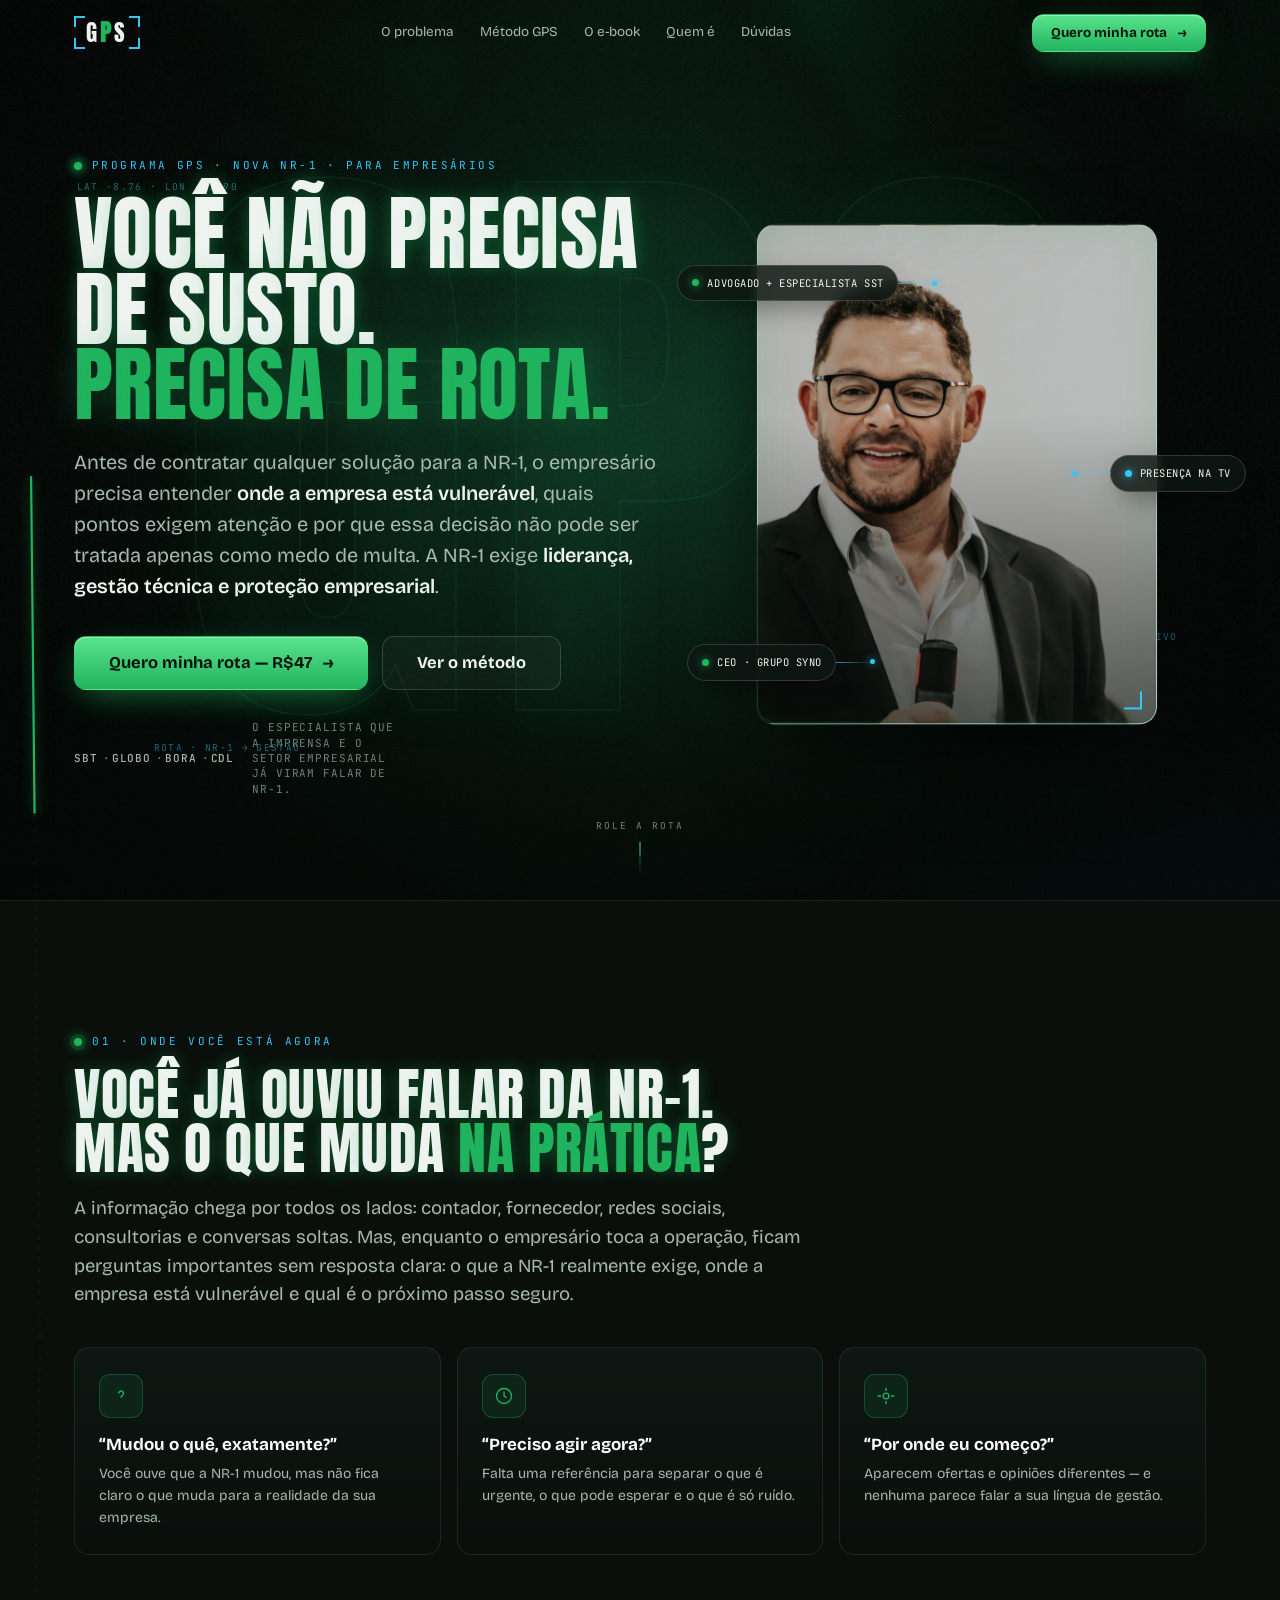
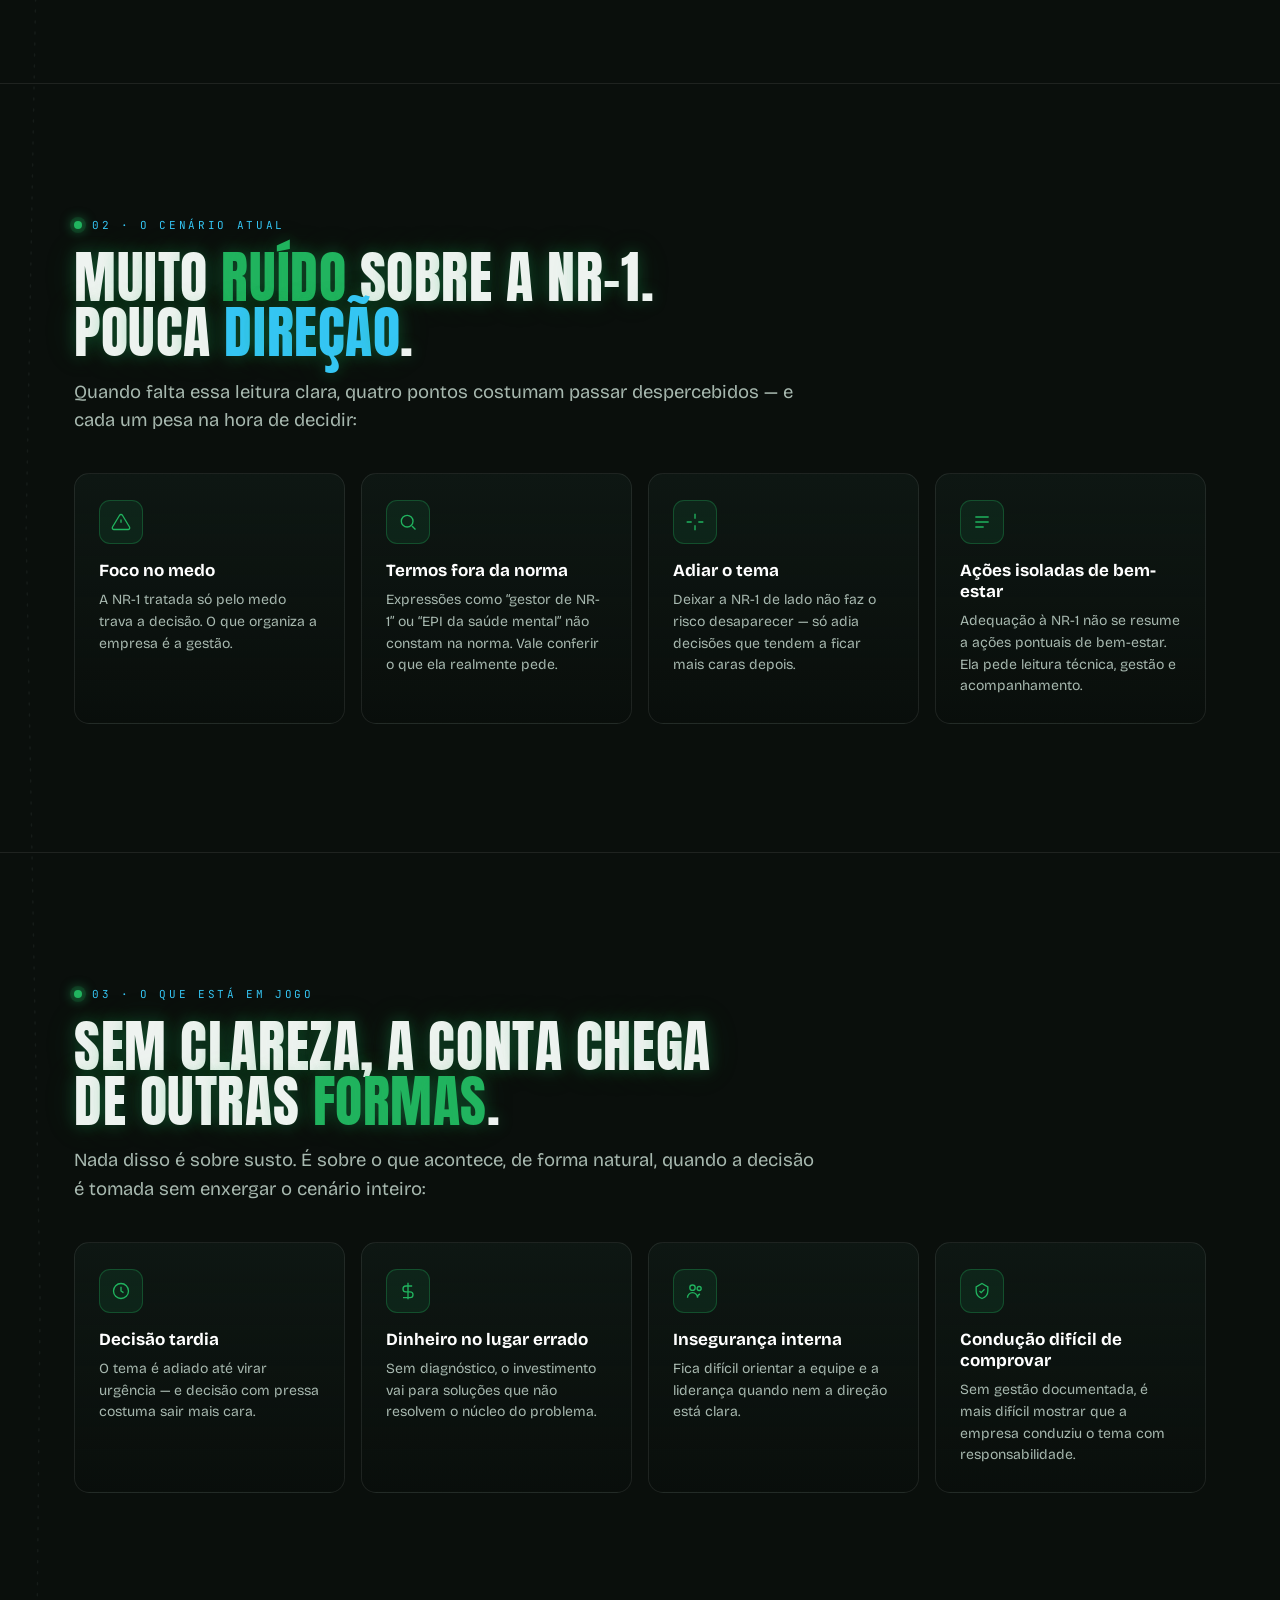
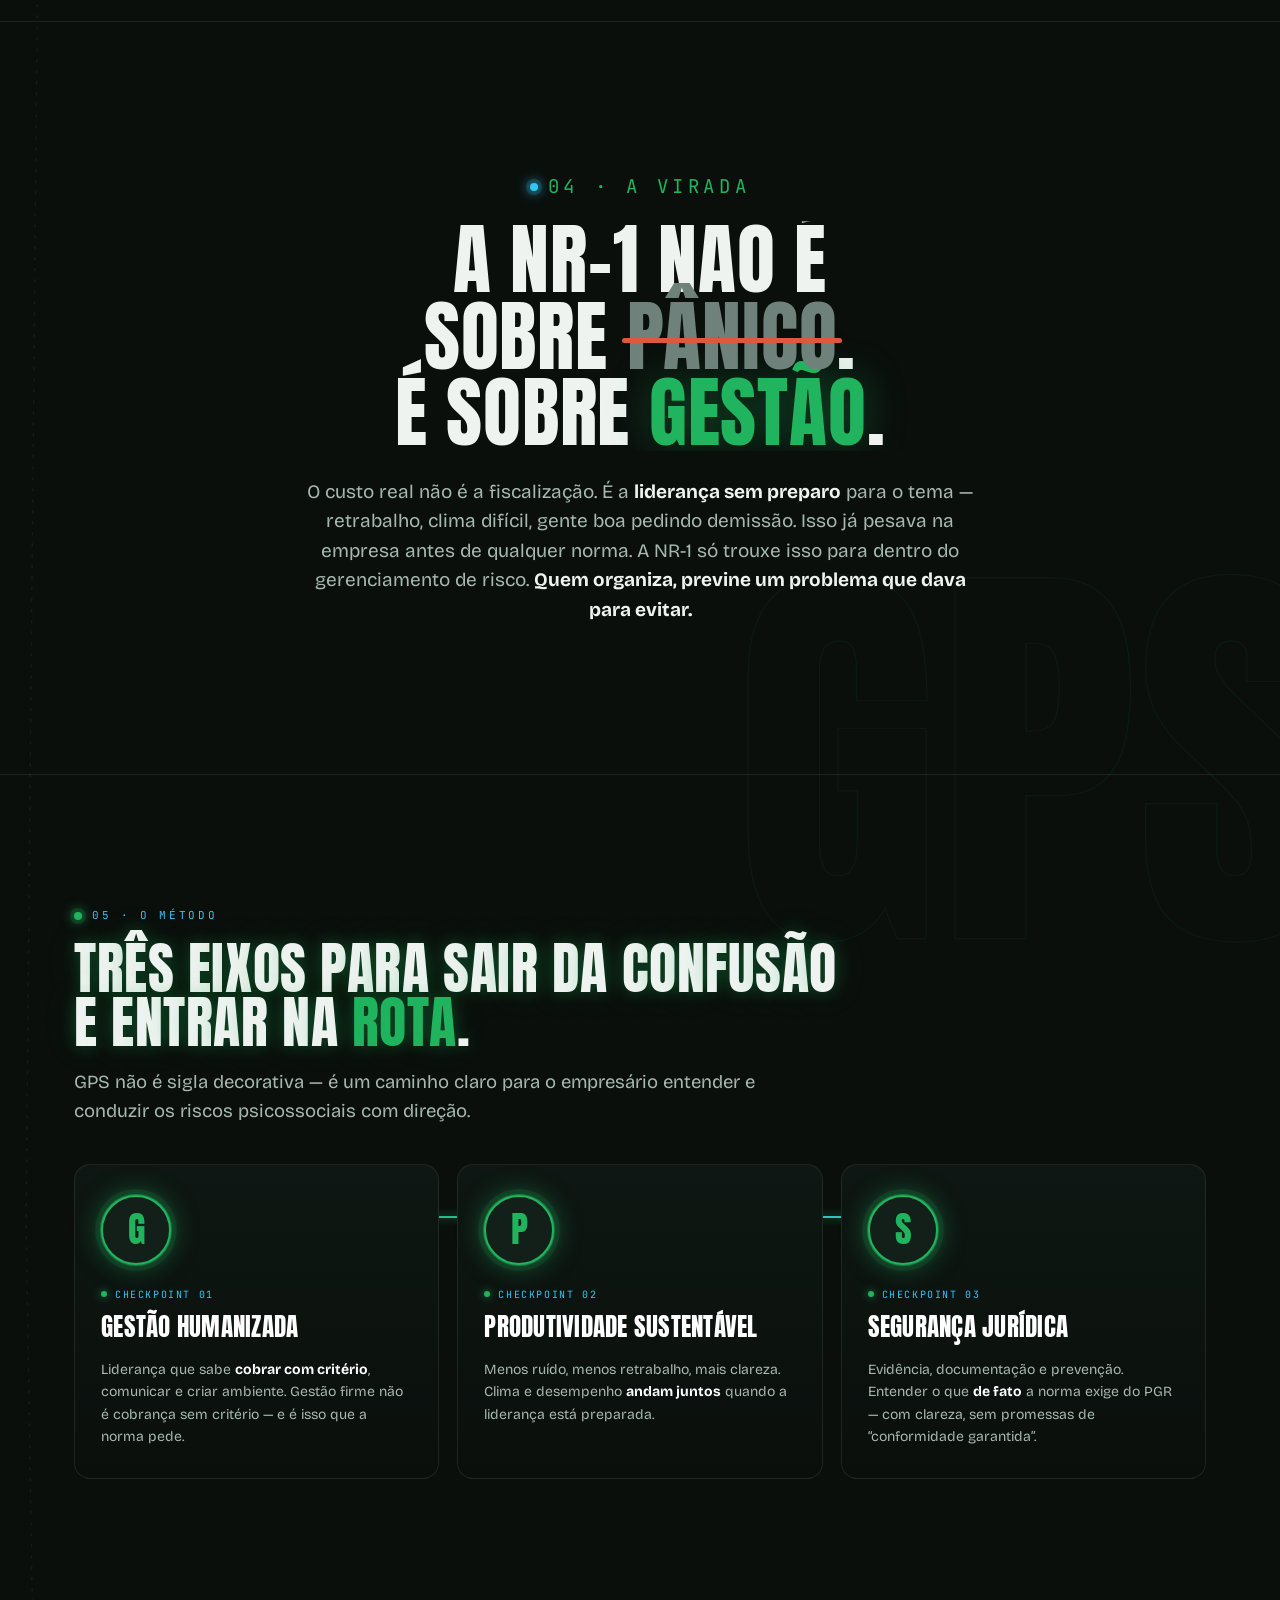
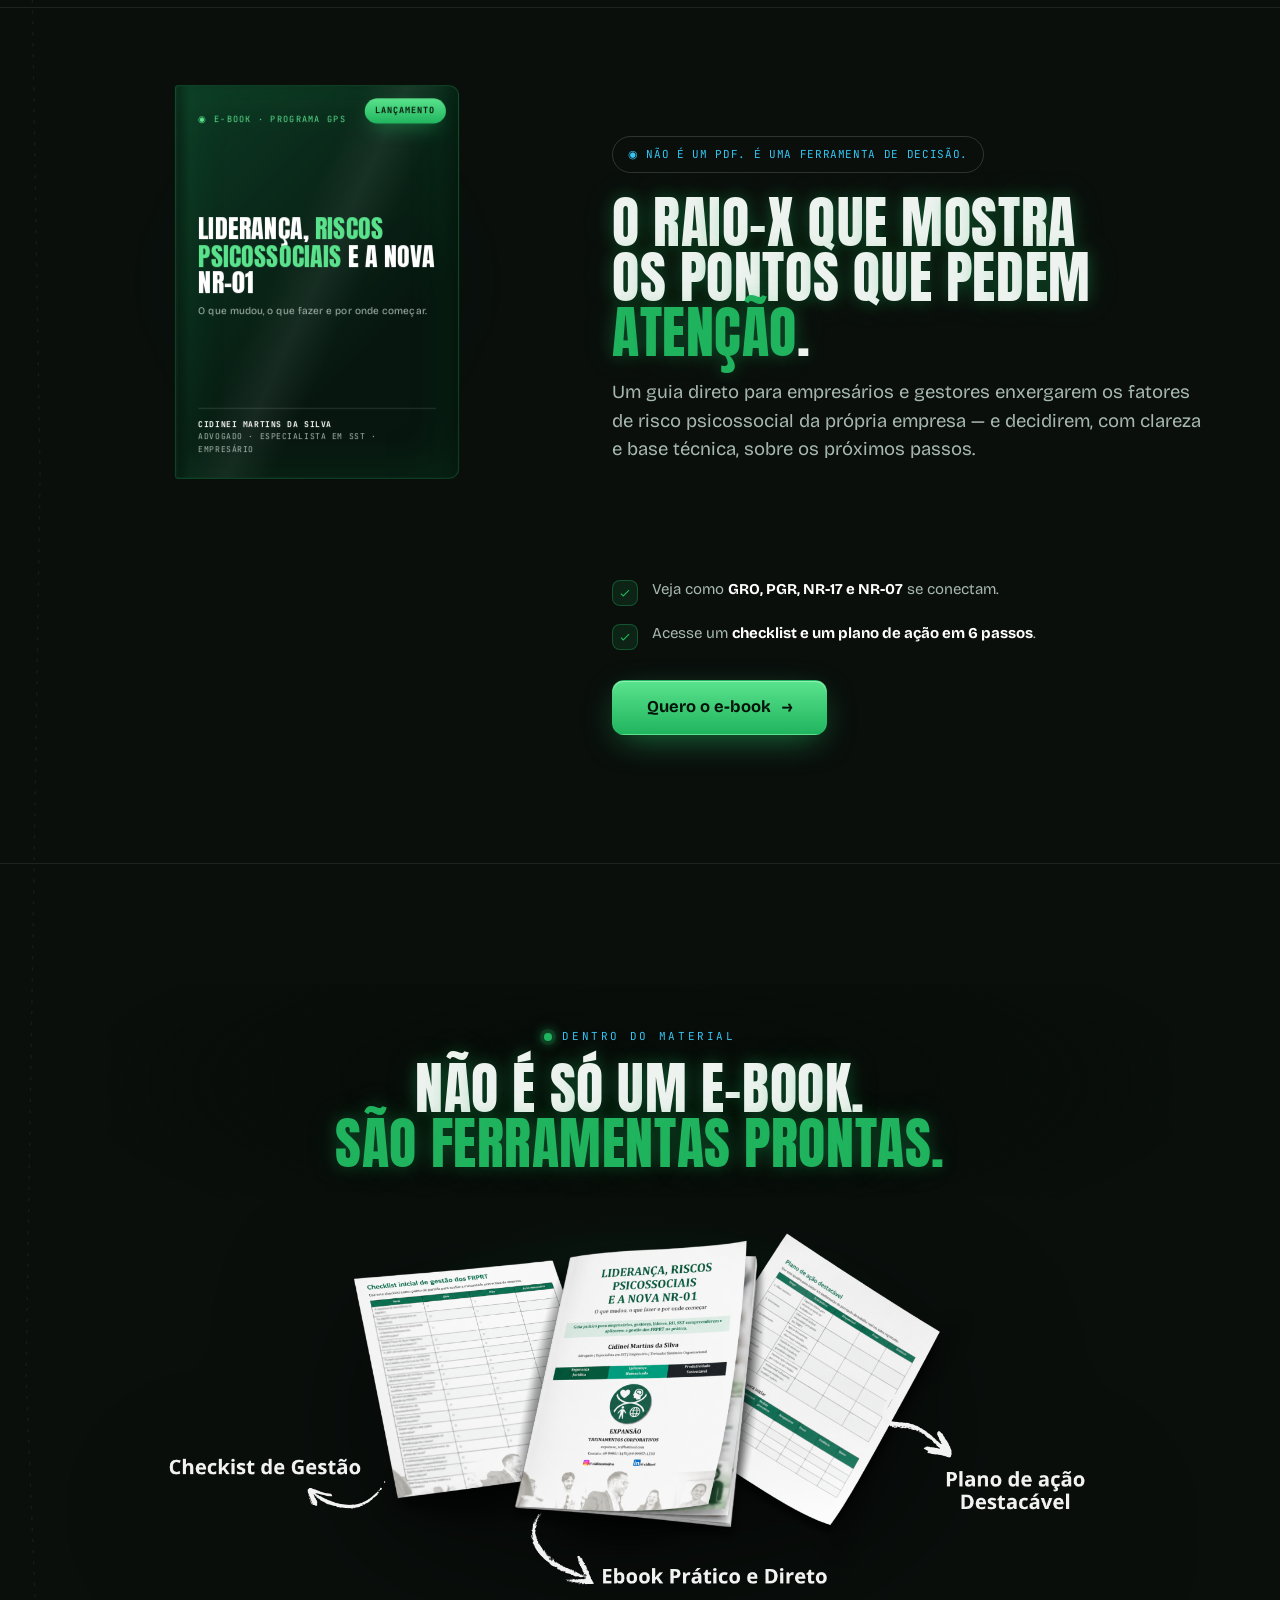
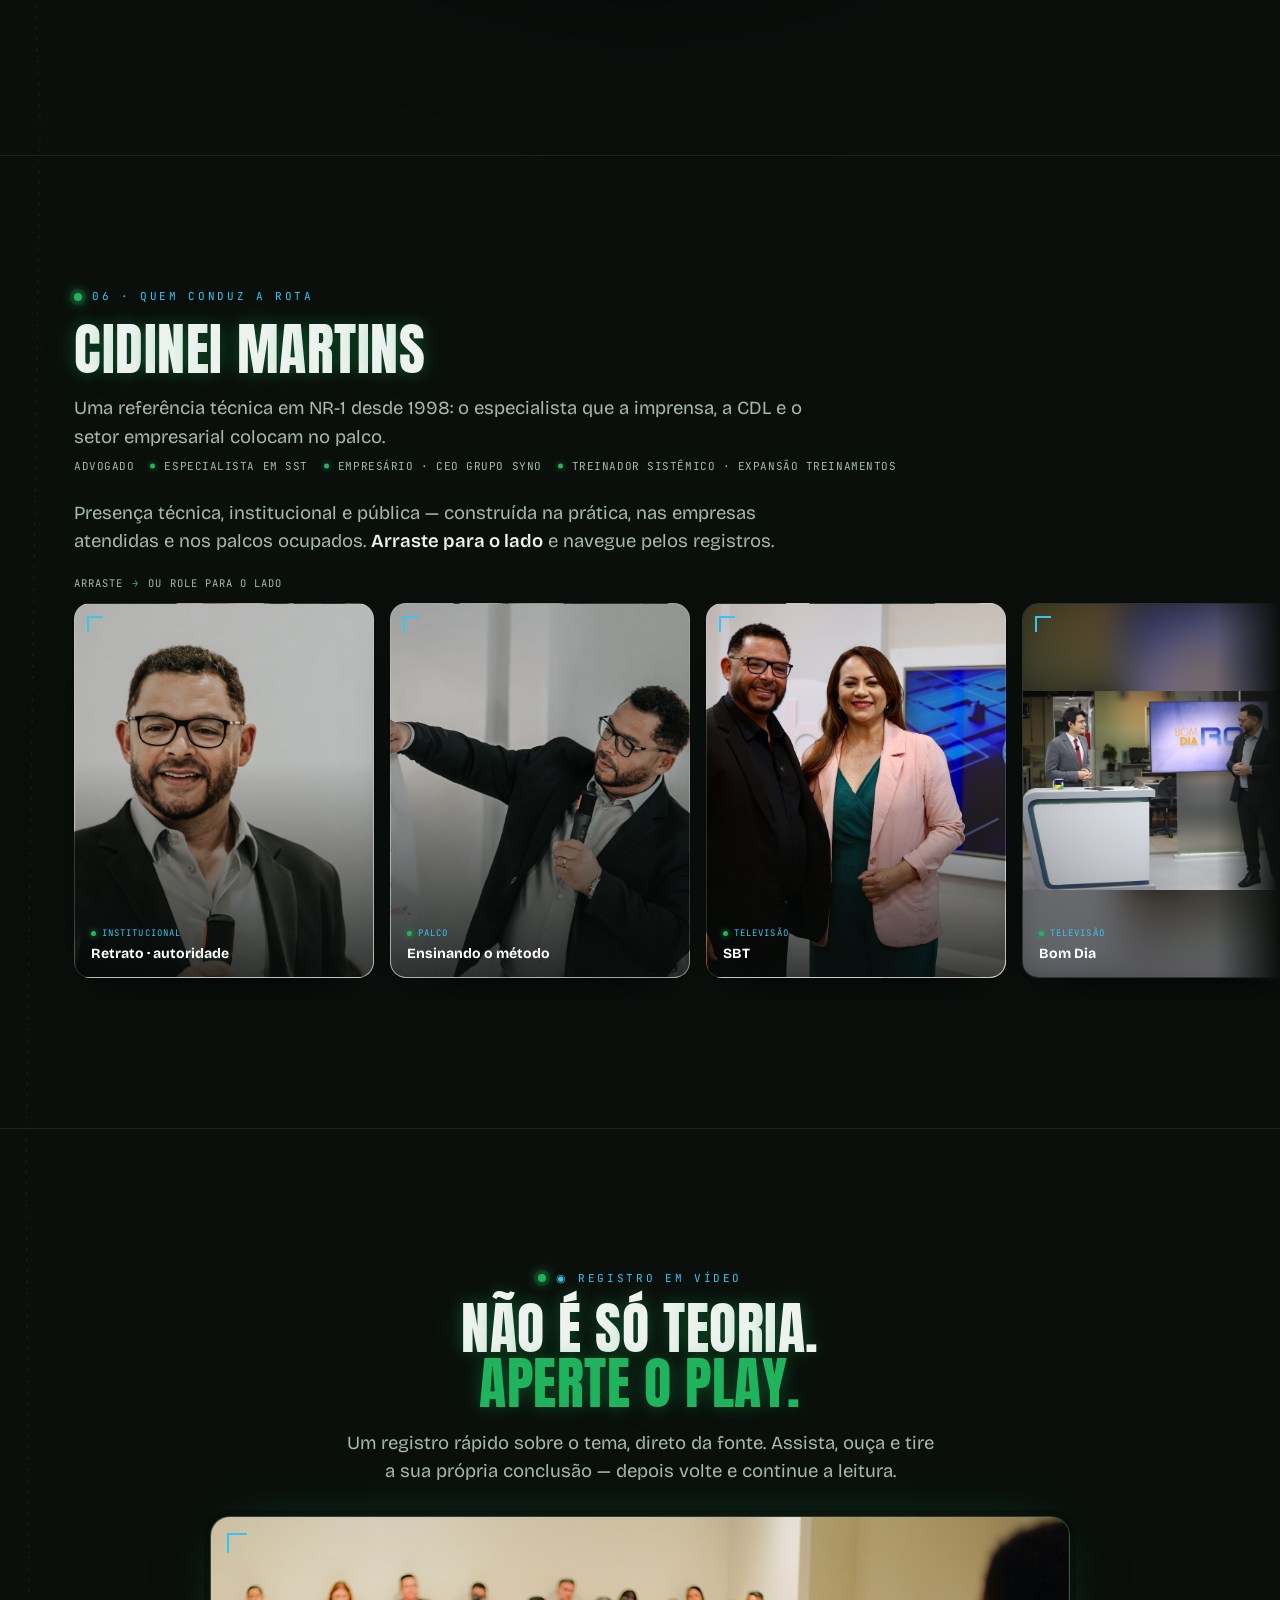
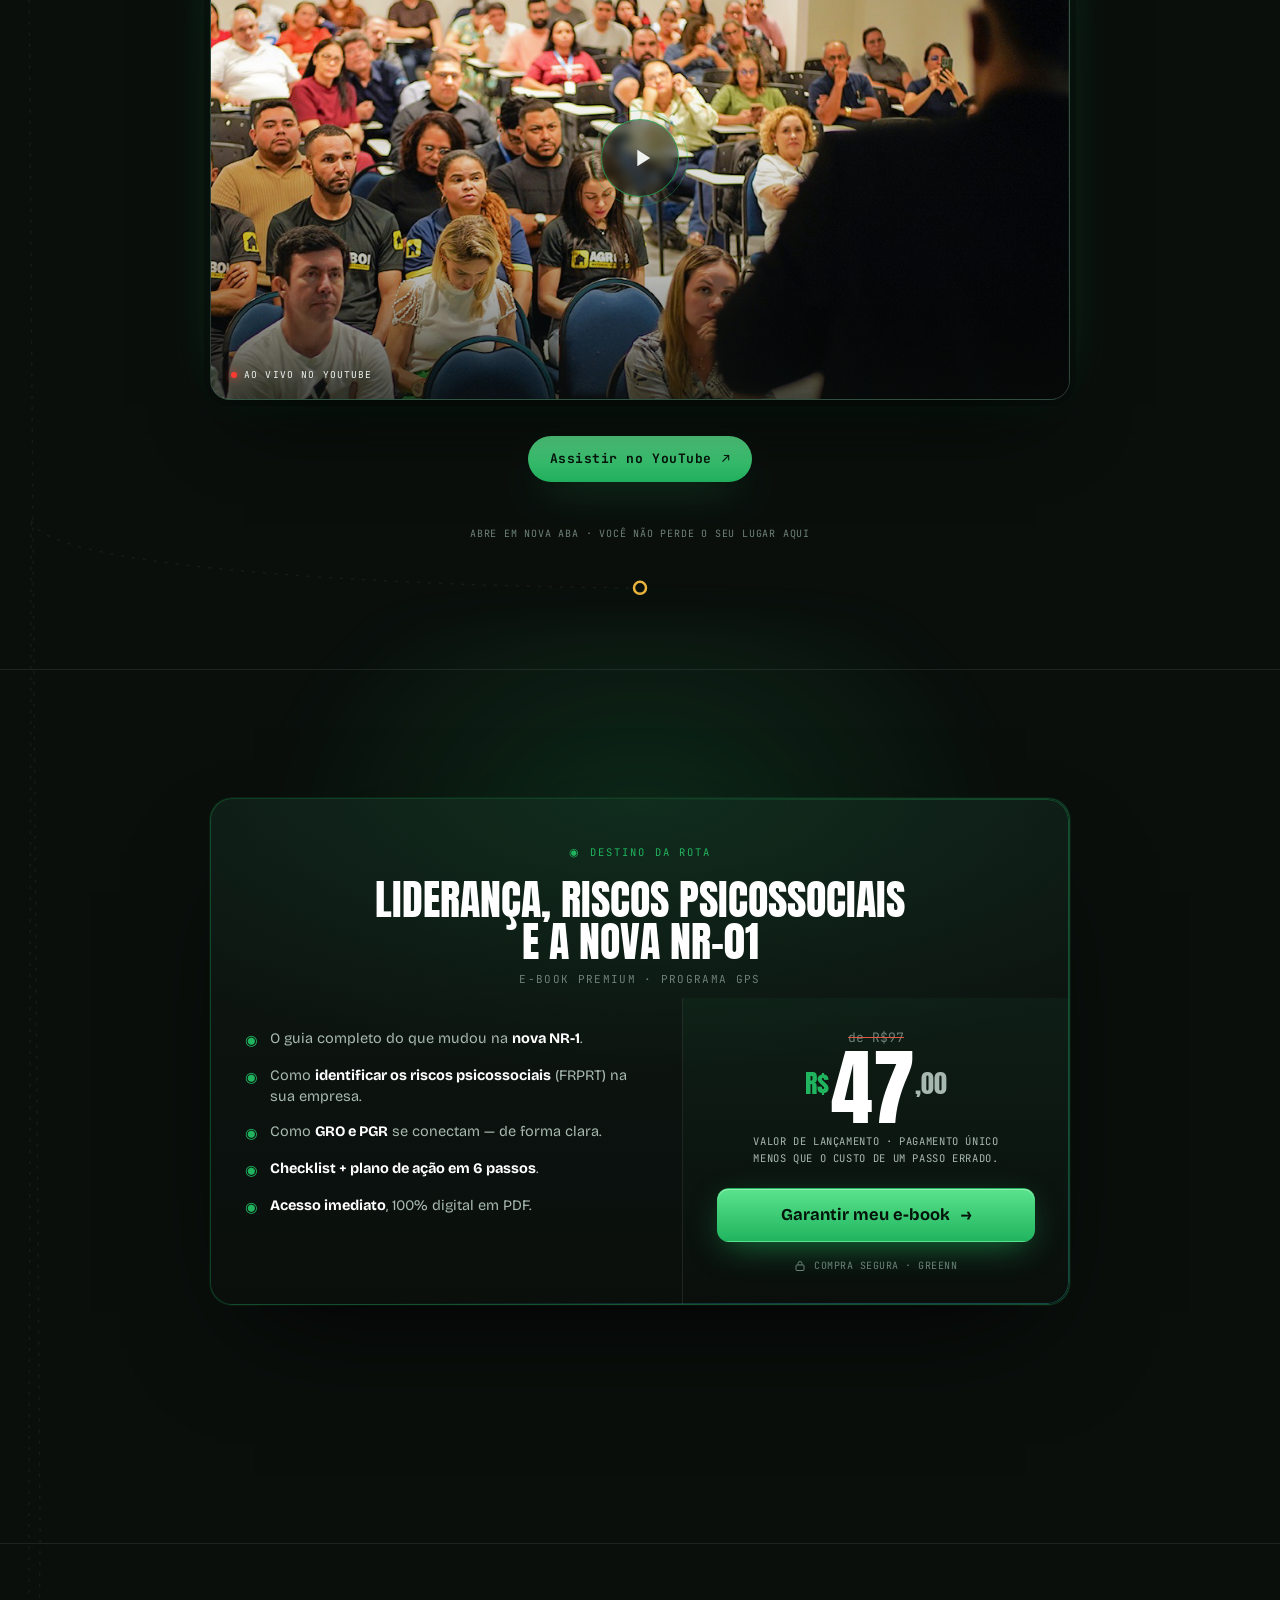
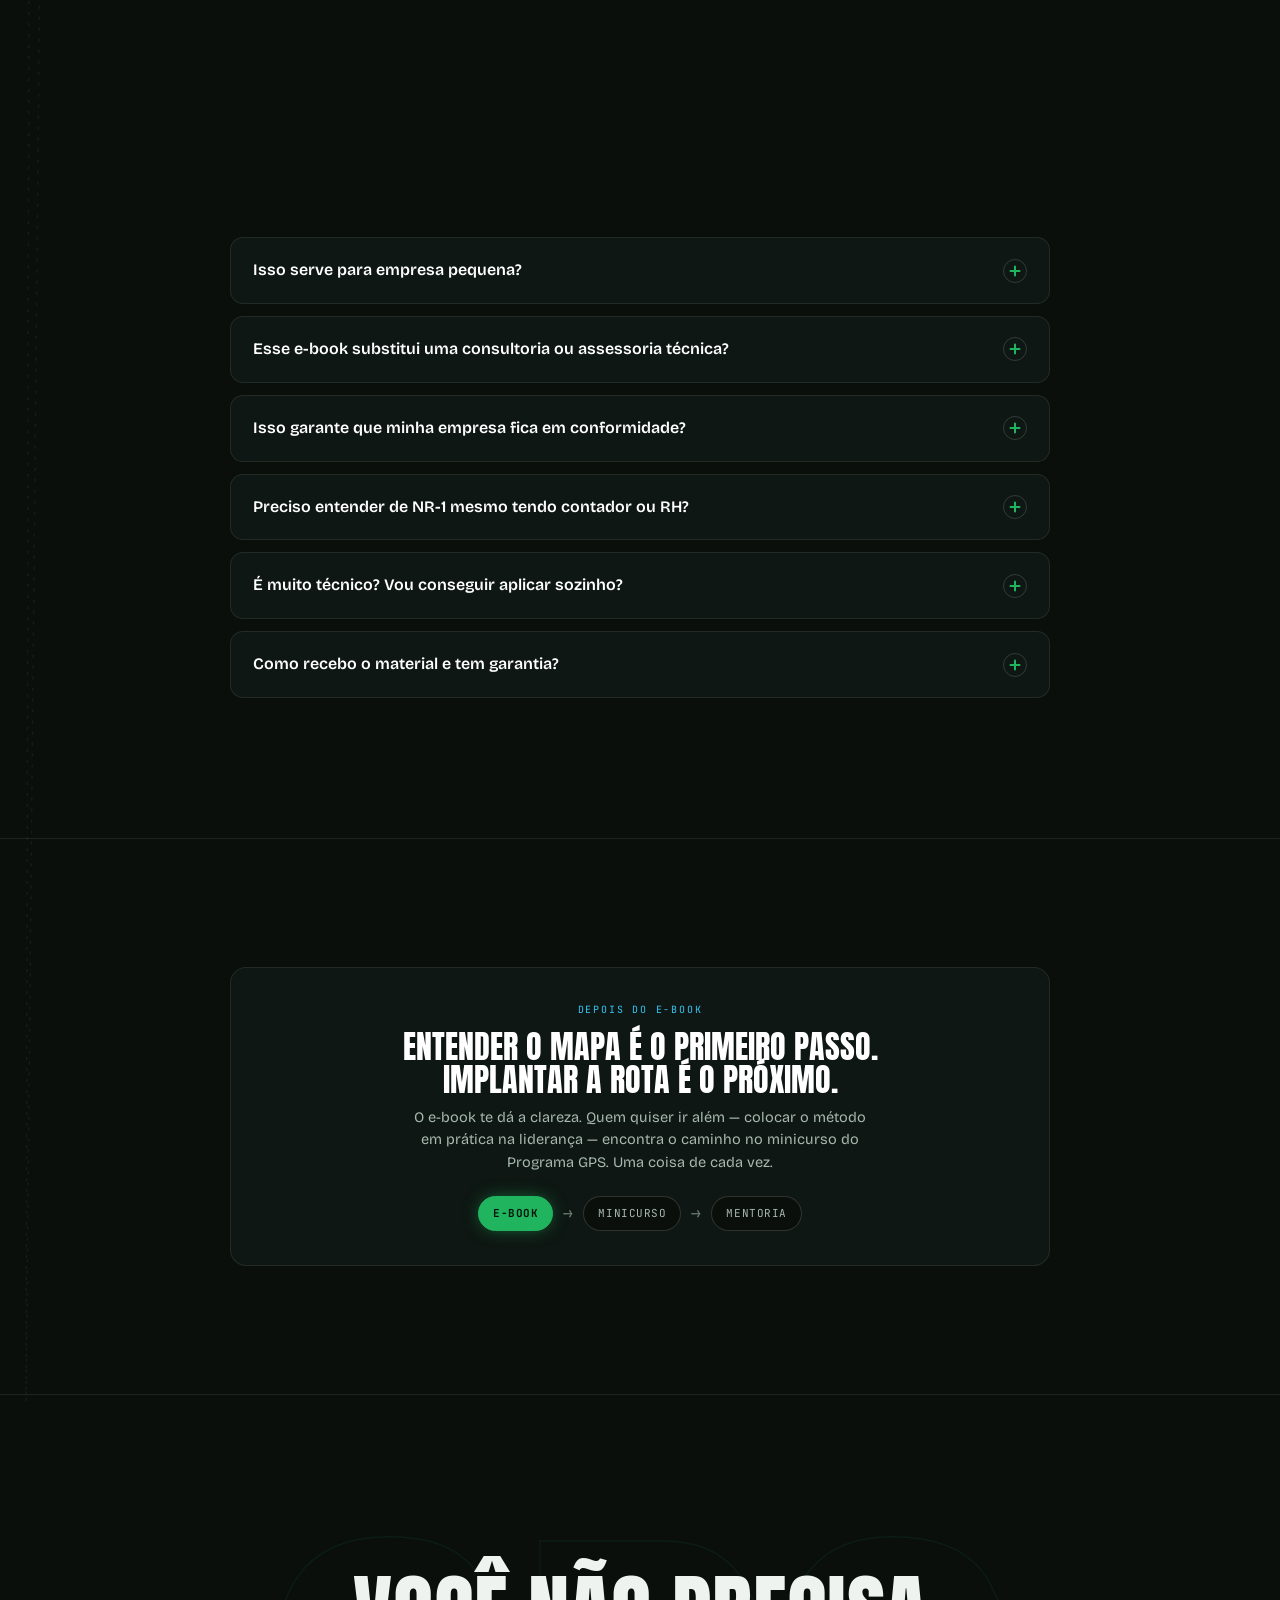
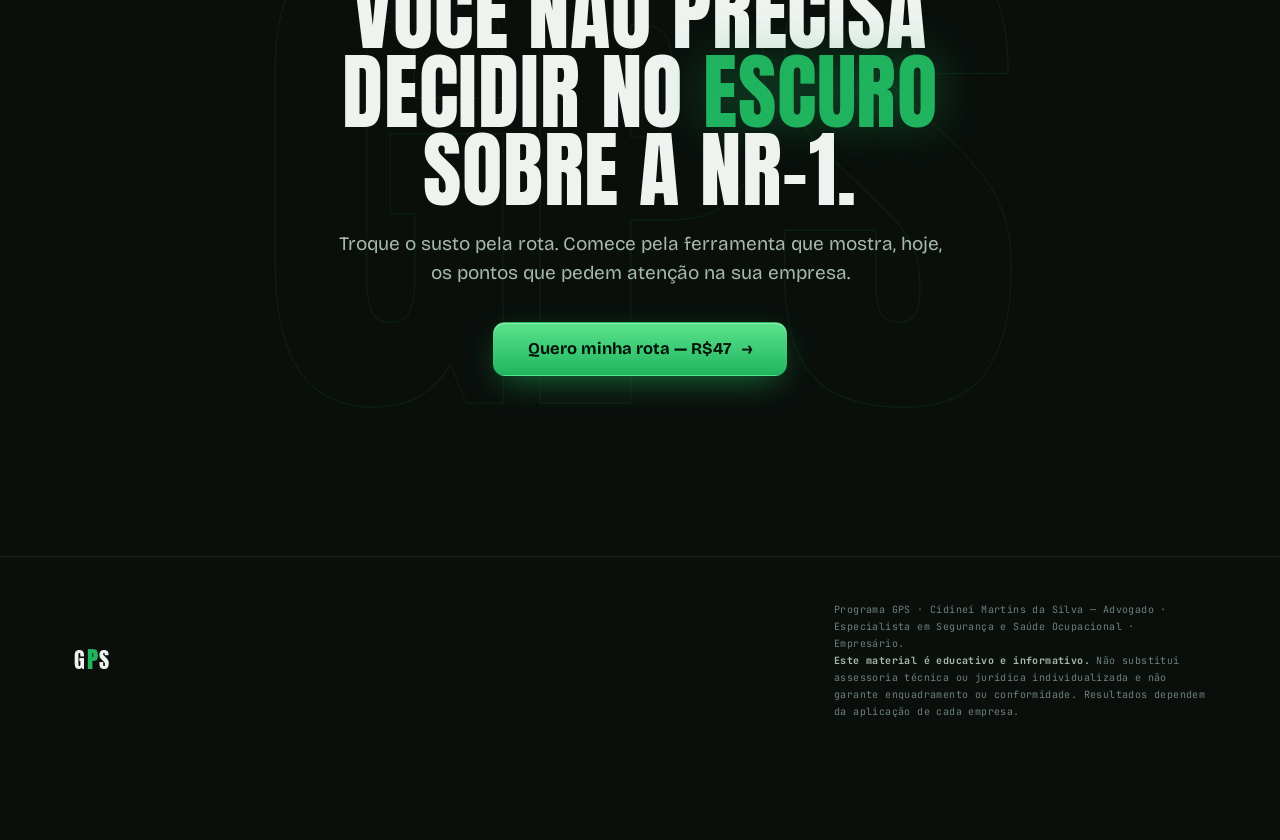
==== commit ff1c5da5: "p1: ajusta a seção unificada pro mesmo tom delicado da P2 Comparando com a P2, a versão da P1 tinha " ====
--- a/gps-lp/index.html
+++ b/gps-lp/index.html
@@ -1007,16 +1007,11 @@
   <div class="wrap">
     <span class="eyebrow rv">06 · Quem conduz a rota</span>
     <h2 class="sec-h rv">Cidinei Martins</h2>
-    <p class="sec-lead rv" style="margin-bottom:6px">Uma referência técnica em NR-1: o especialista que a imprensa, a CDL e o setor empresarial colocam no palco.</p>
+    <p class="sec-lead rv" style="margin-bottom:6px">Uma referência técnica em NR-1 desde 1998: o especialista que a imprensa, a CDL e o setor empresarial colocam no palco.</p>
     <div class="cred-line rv">
       <span>Advogado</span><span>Especialista em SST</span><span>Empresário · CEO Grupo Syno</span><span>Treinador Sistêmico · Expansão Treinamentos</span>
     </div>
-    <div class="stat-row rv" style="margin-top:20px">
-      <div class="stat"><div class="n">1998</div><div class="cap">Atuando em SST desde</div></div>
-      <div class="stat"><div class="n"><span data-count="3">3</span></div><div class="cap">Emissoras de TV (SBT · Bom Dia · Bora)</div></div>
-      <div class="stat"><div class="n"><span data-count="6">6</span><span class="u">passos</span></div><div class="cap">Plano de ação no e-book</div></div>
-    </div>
-    <p class="sec-lead rv" style="margin-top:24px;margin-bottom:14px"><b>Presença técnica, institucional e pública — construída na prática.</b> A autoridade de Cidinei Martins não nasce de discurso. Ela se confirma na trajetória, nas empresas atendidas, nos palcos ocupados e nos veículos de comunicação que abriram espaço para uma fala técnica, responsável e segura sobre NR-1, gestão de riscos e proteção empresarial. <b>Arraste para o lado</b> e navegue pelos registros.</p>
+    <p class="sec-lead rv" style="margin-top:24px;margin-bottom:14px">Presença técnica, institucional e pública — construída na prática, nas empresas atendidas e nos palcos ocupados. <b>Arraste para o lado</b> e navegue pelos registros.</p>
     <span class="drag-hint rv">Arraste <span class="ar">→</span> ou role para o lado</span>
   </div>
   <div class="gallery-outer">
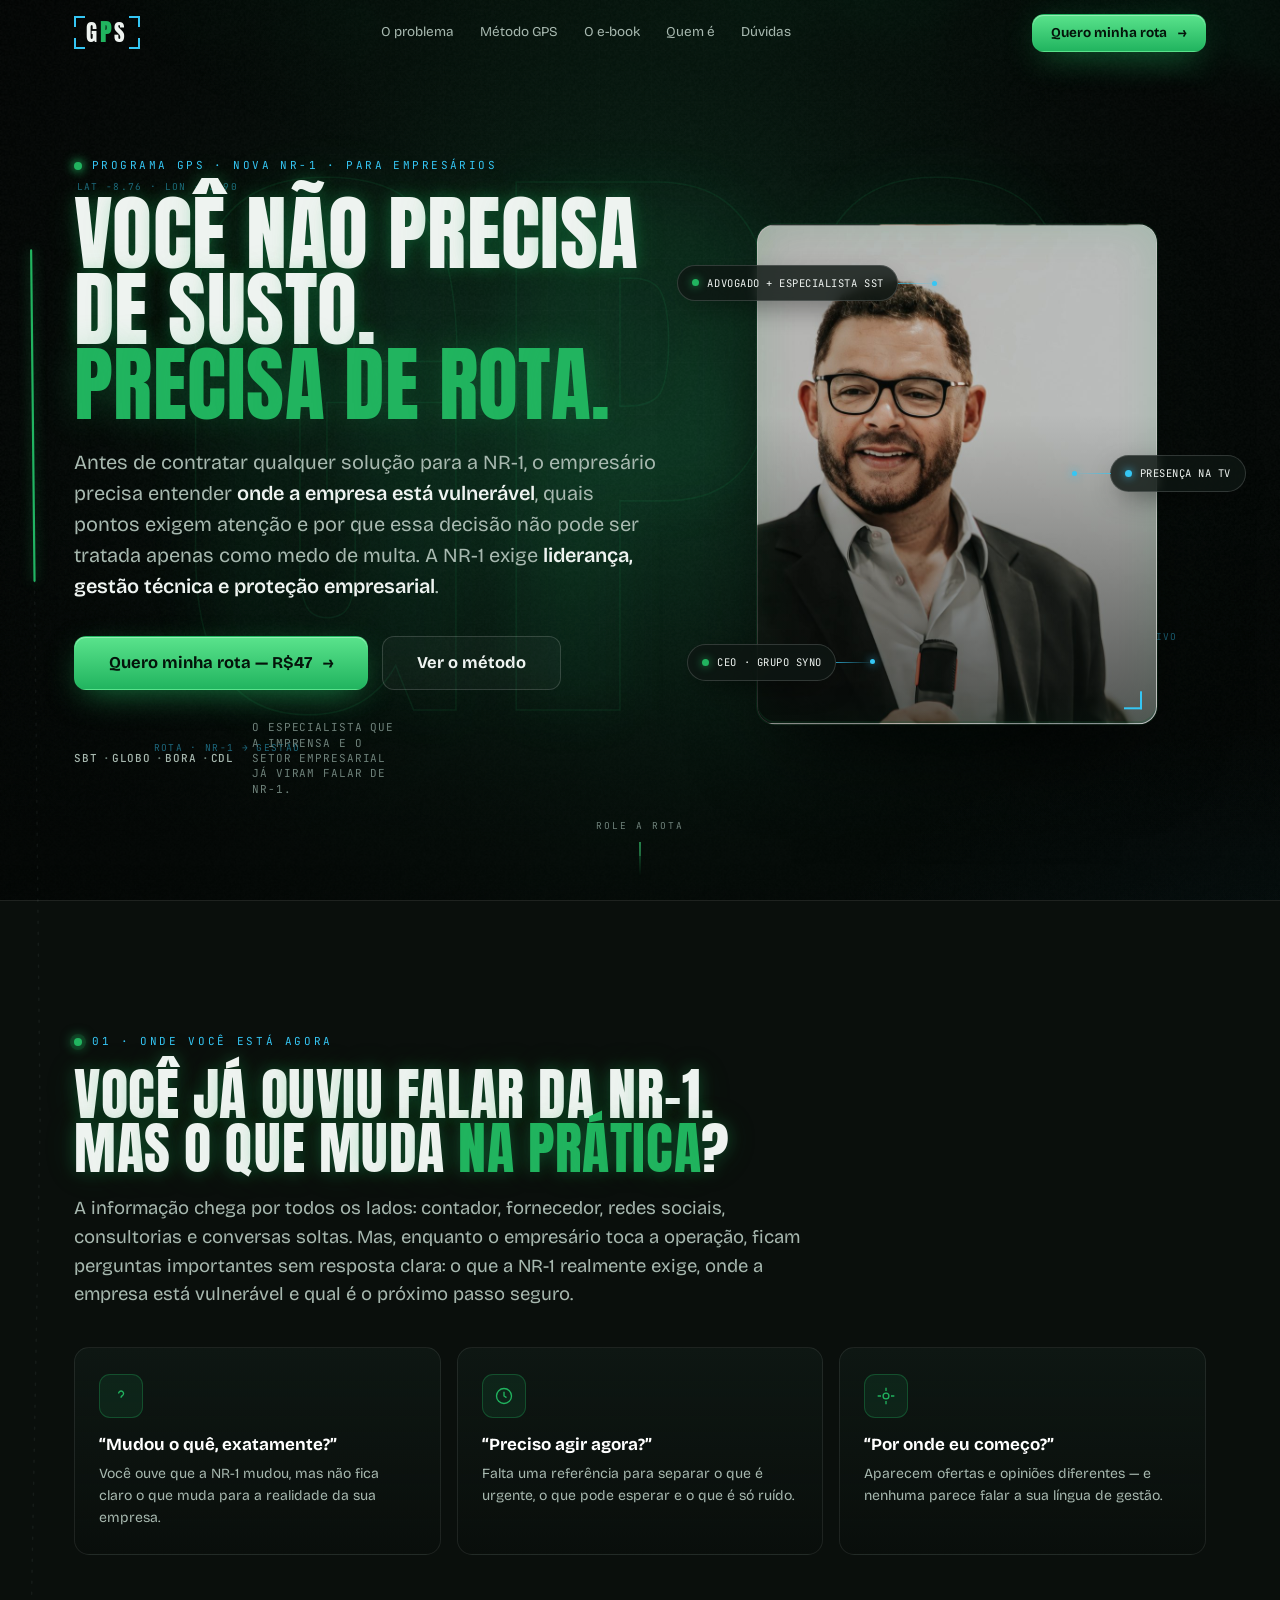
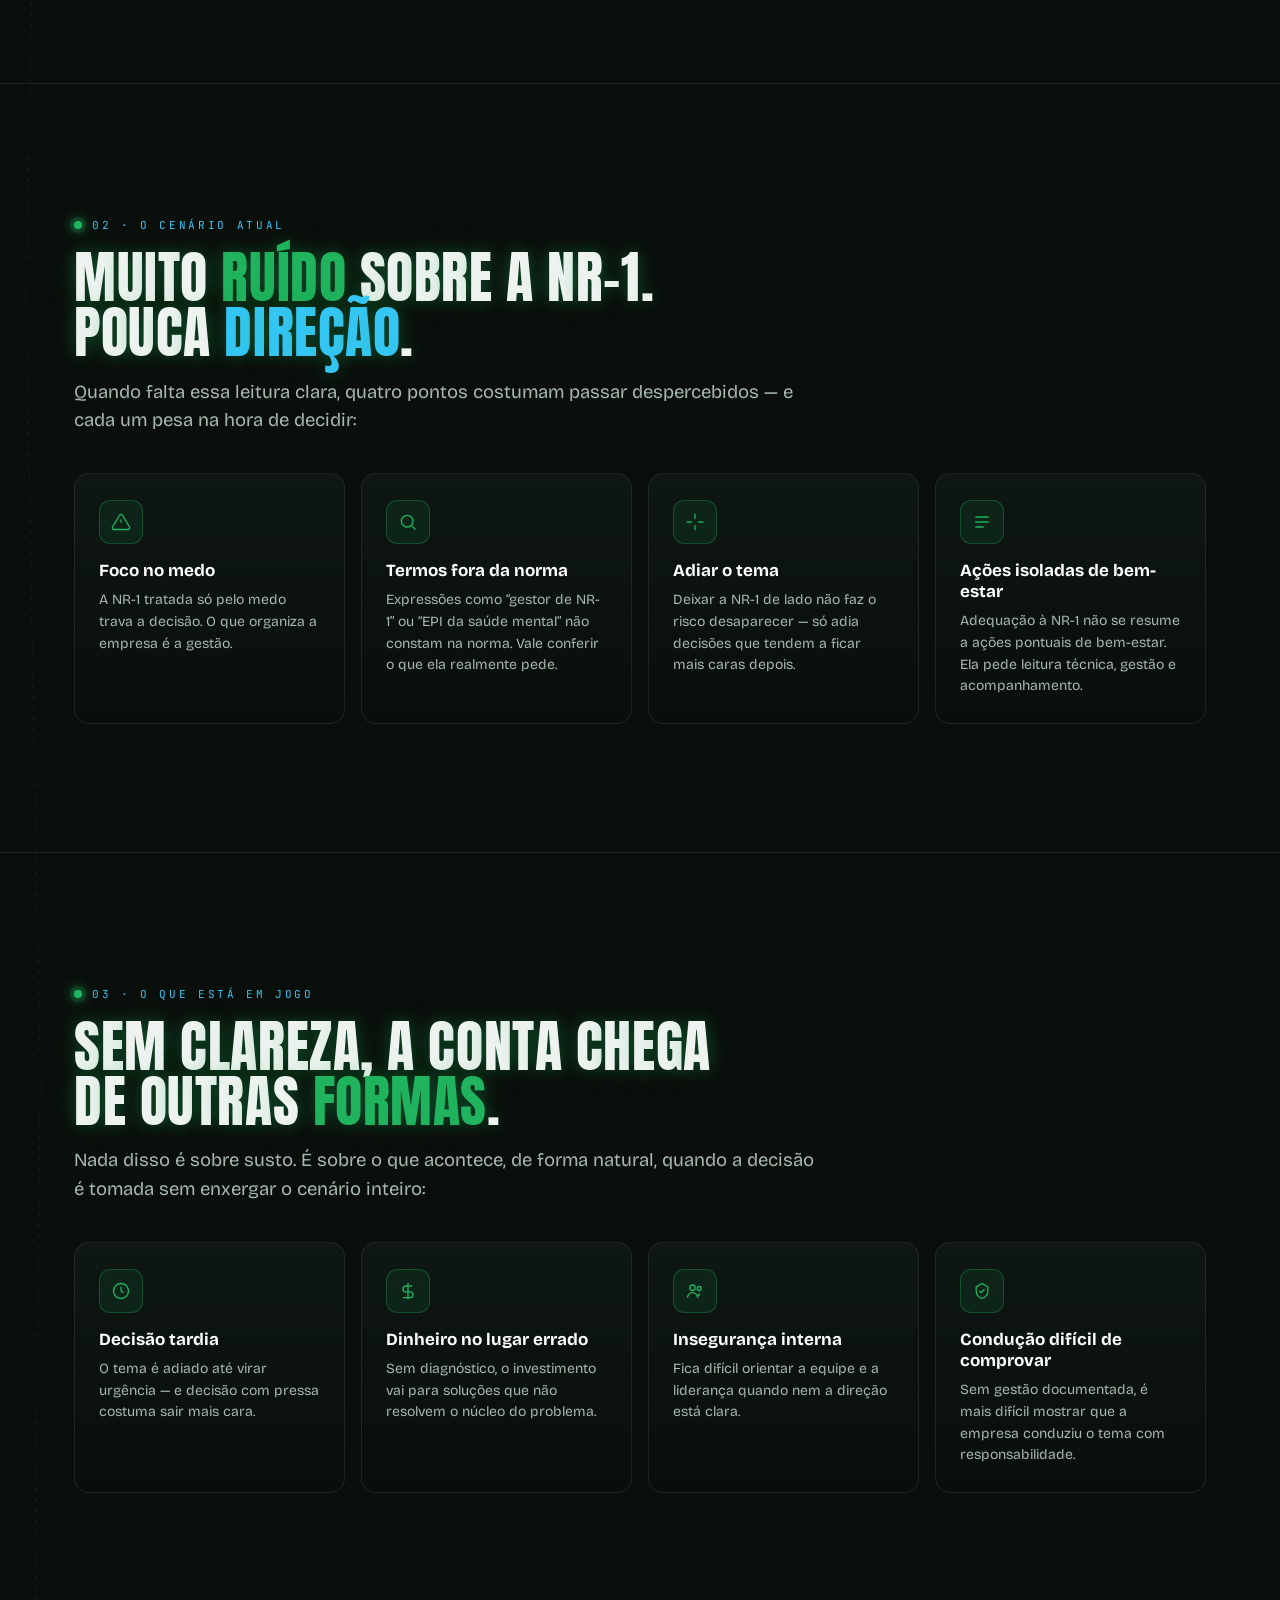
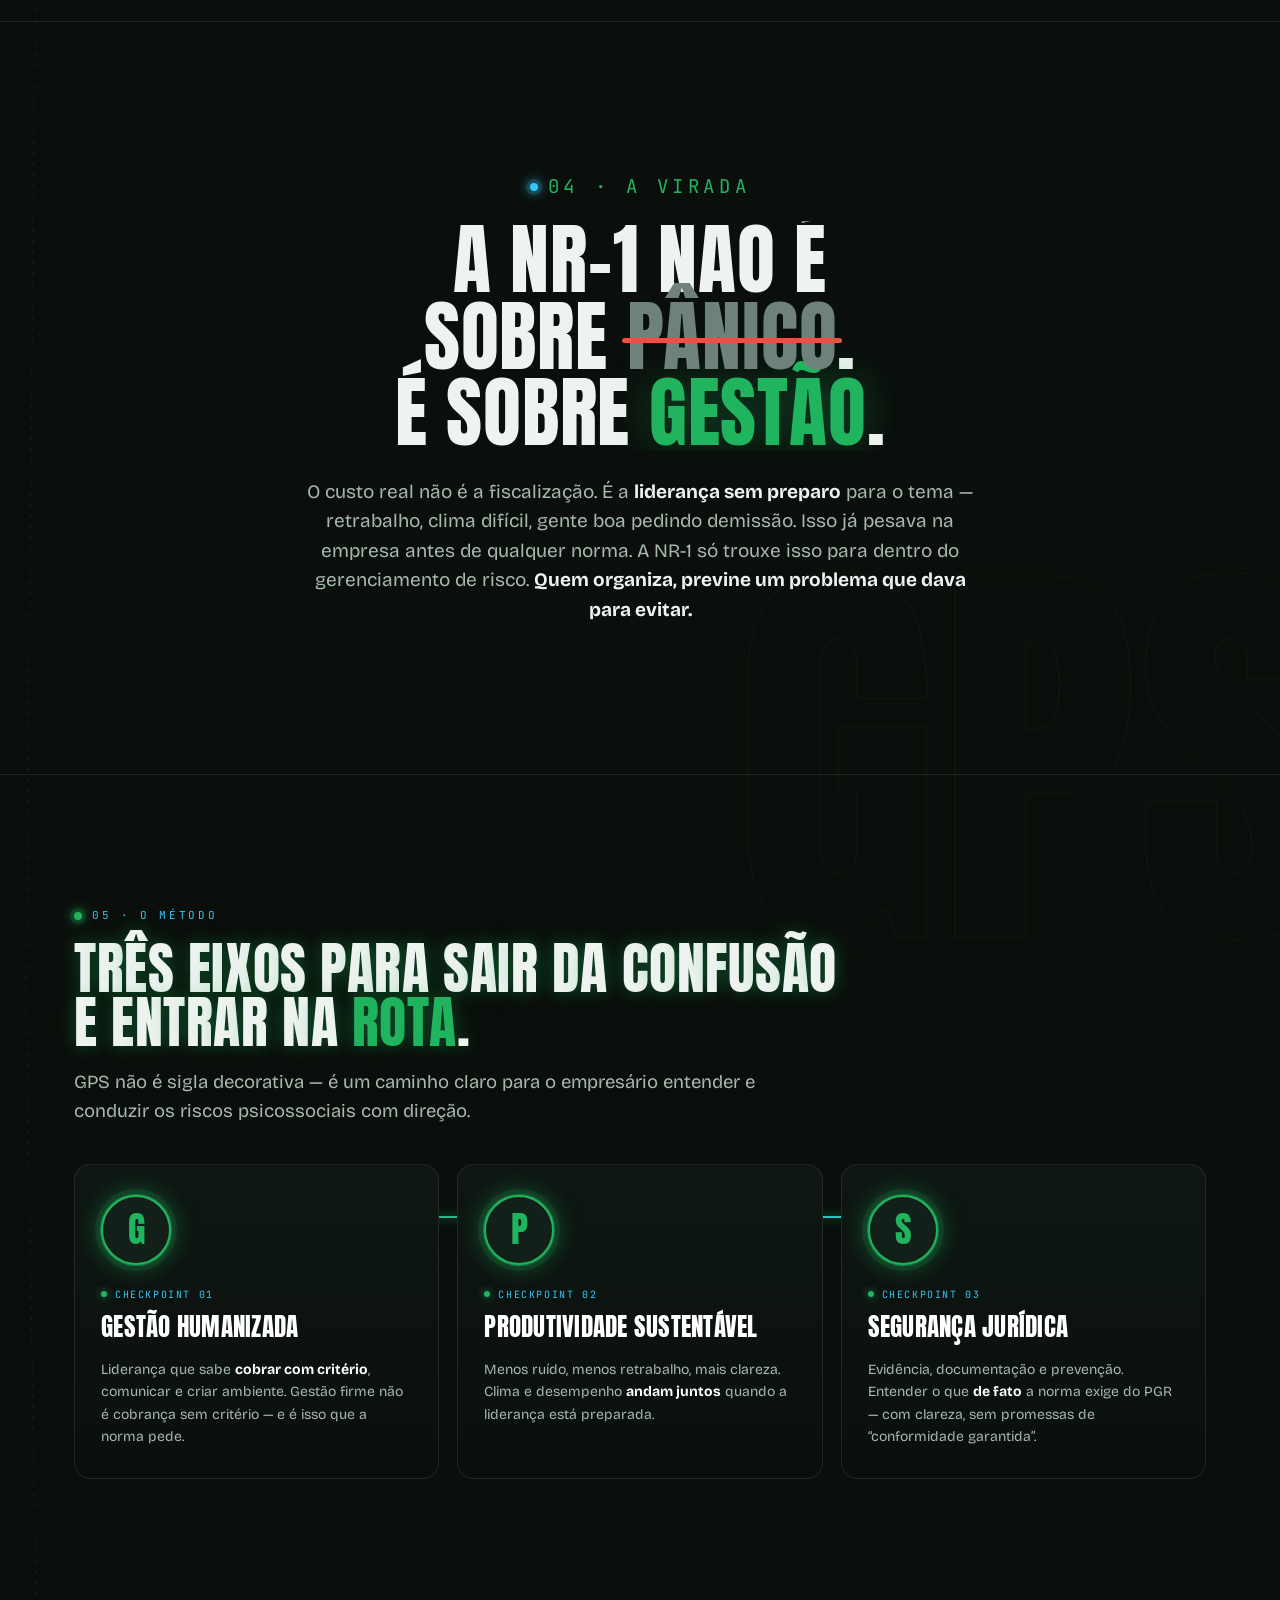
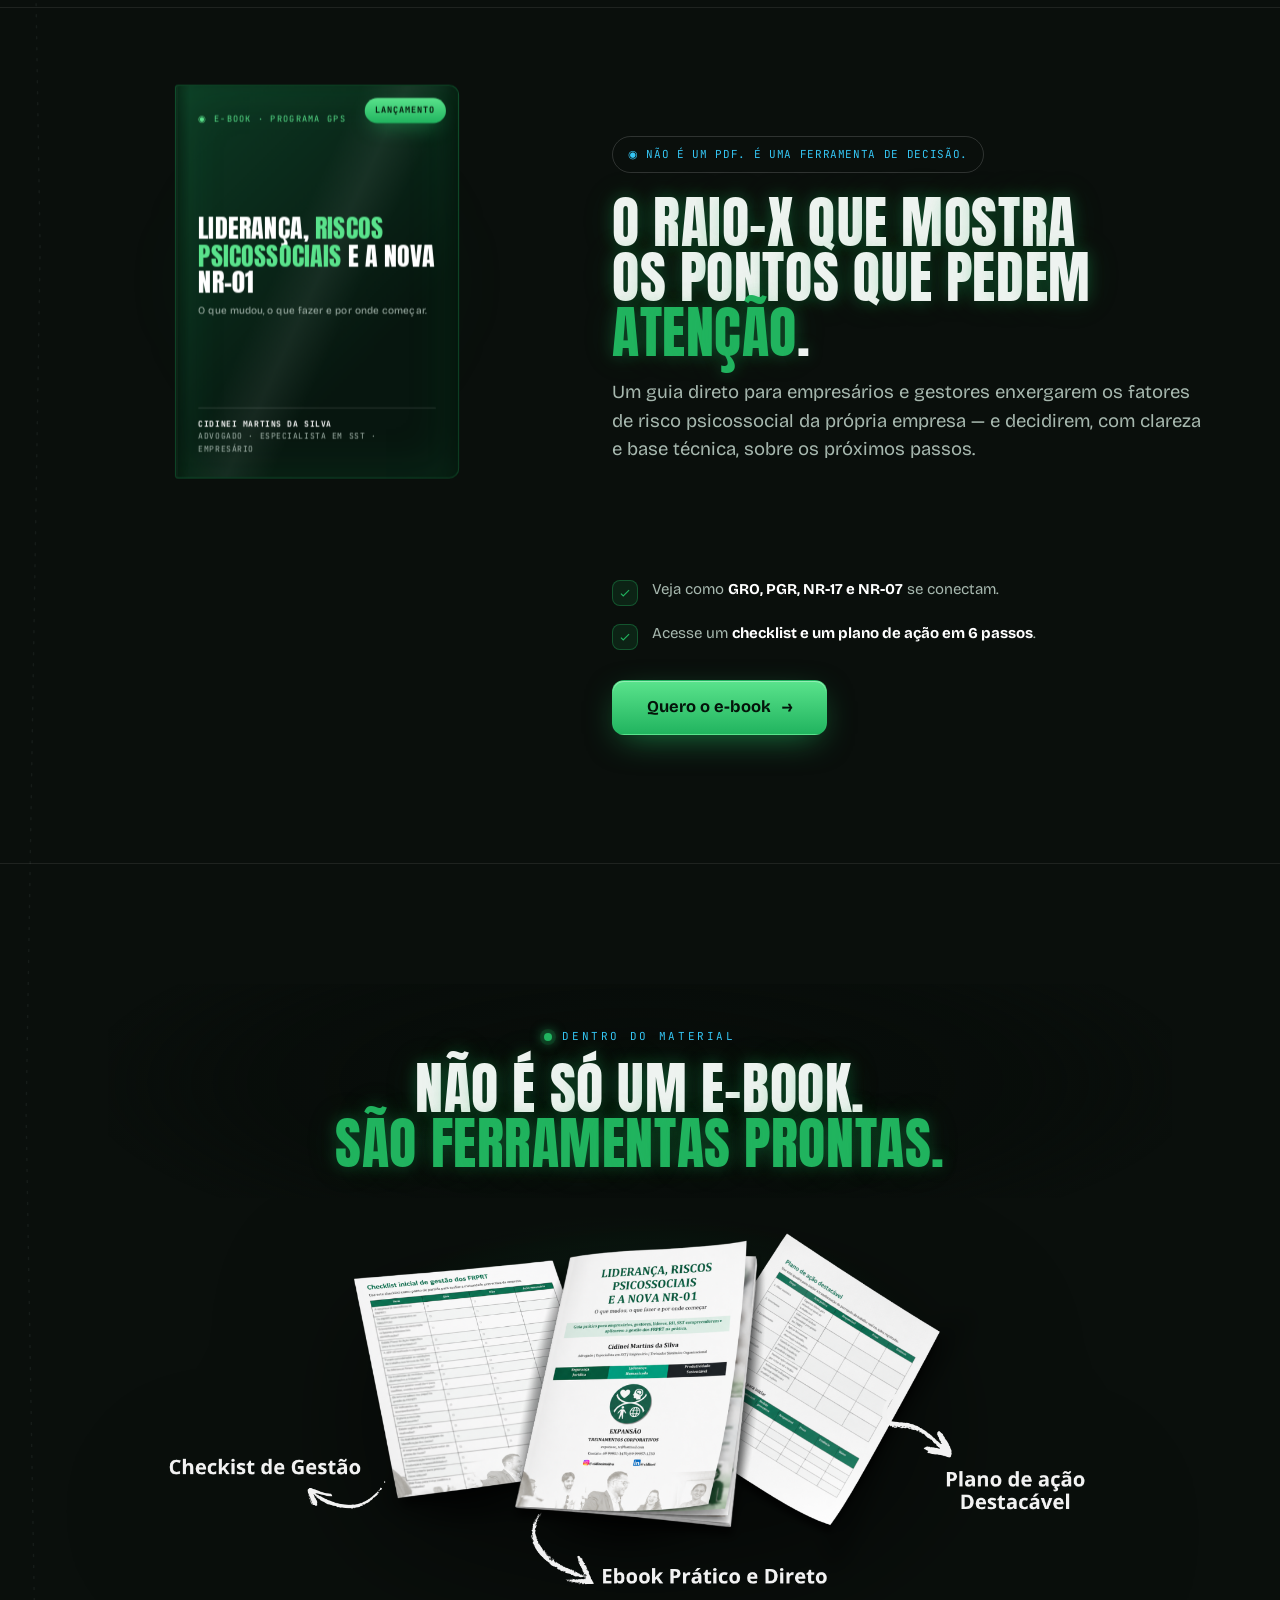
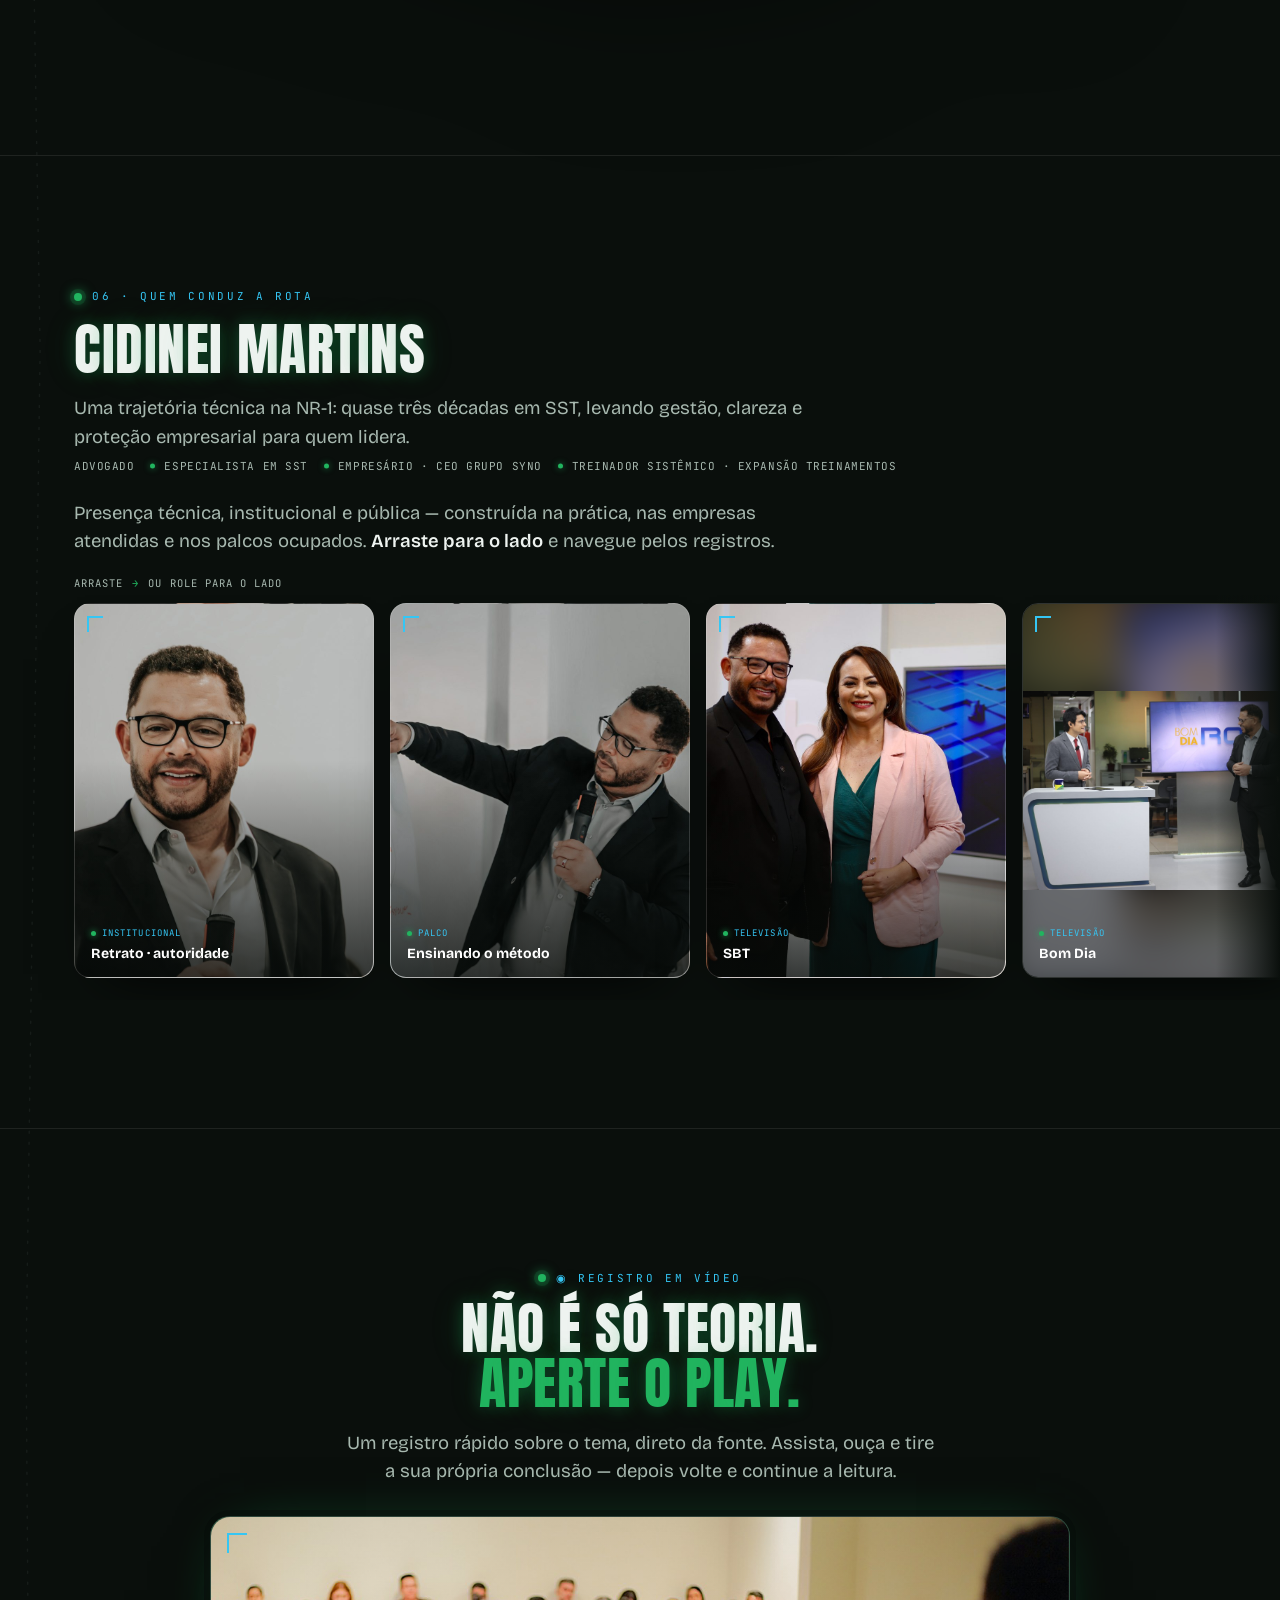
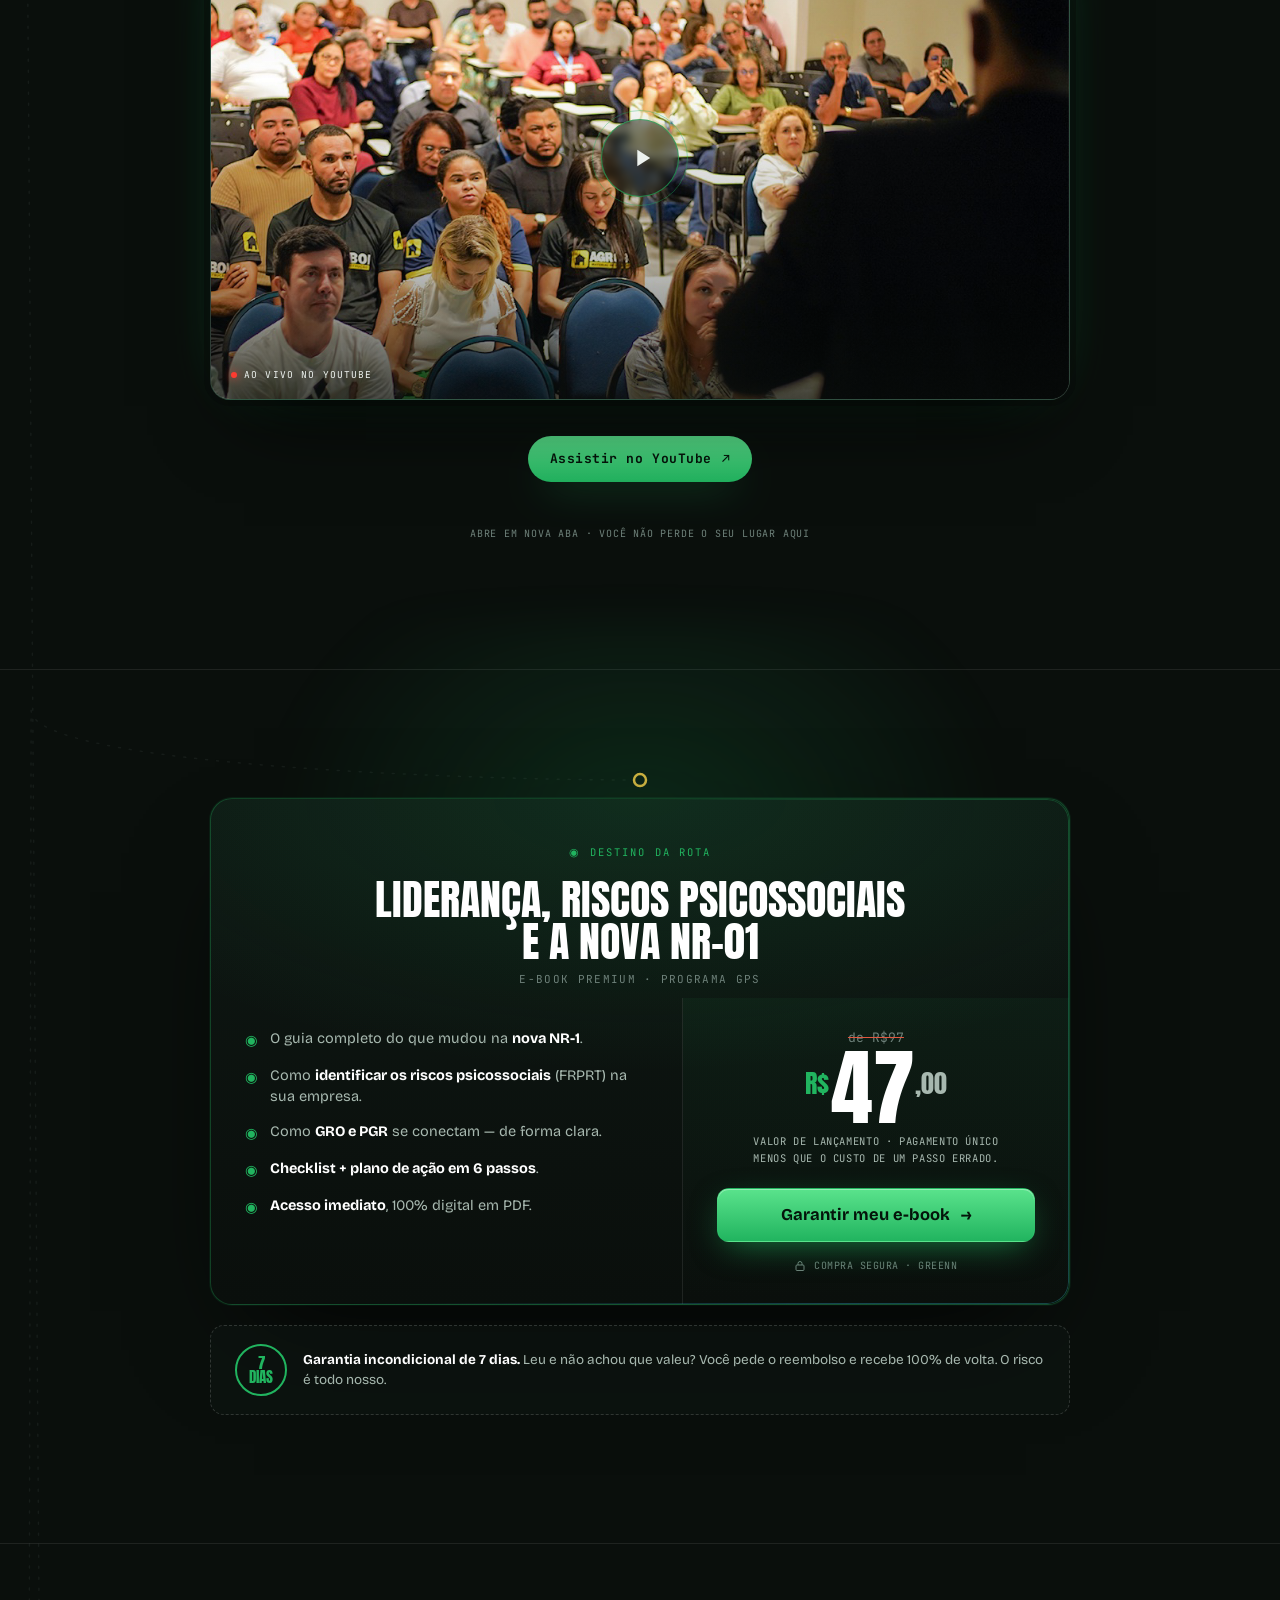
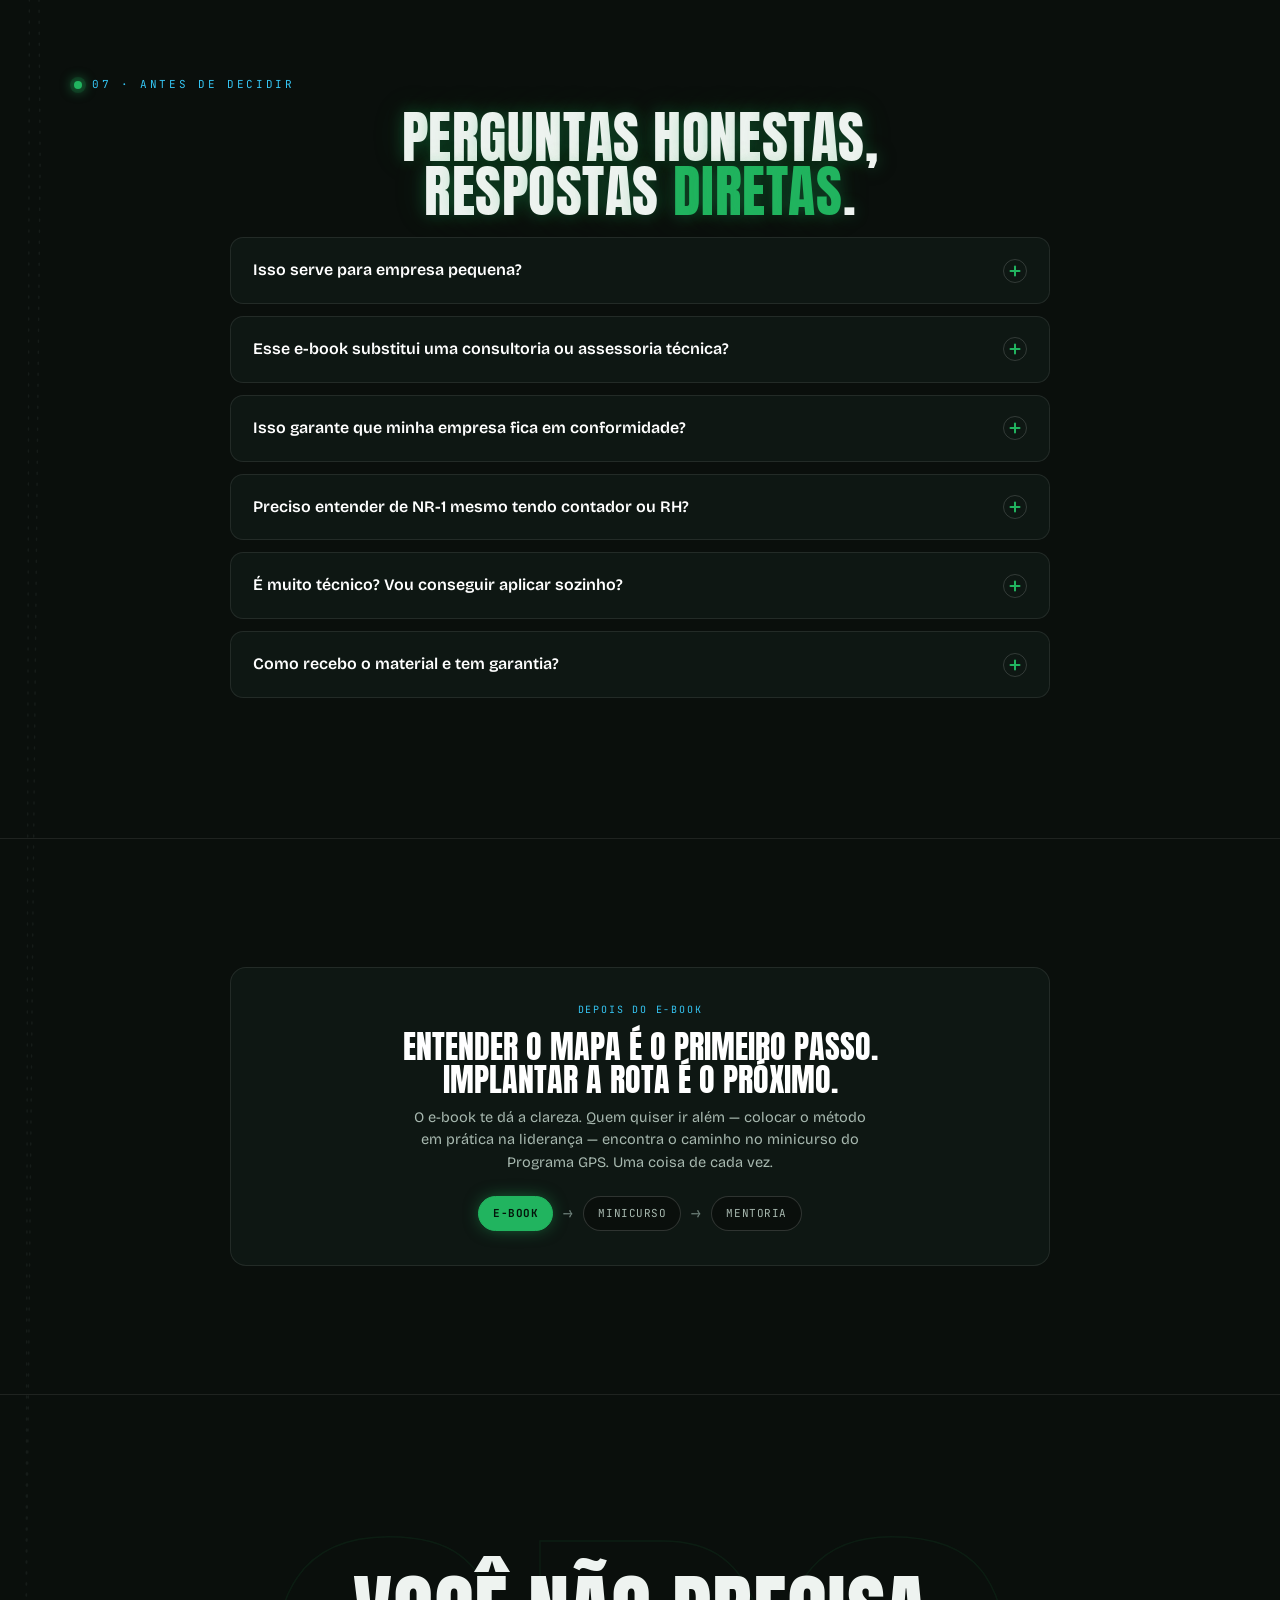
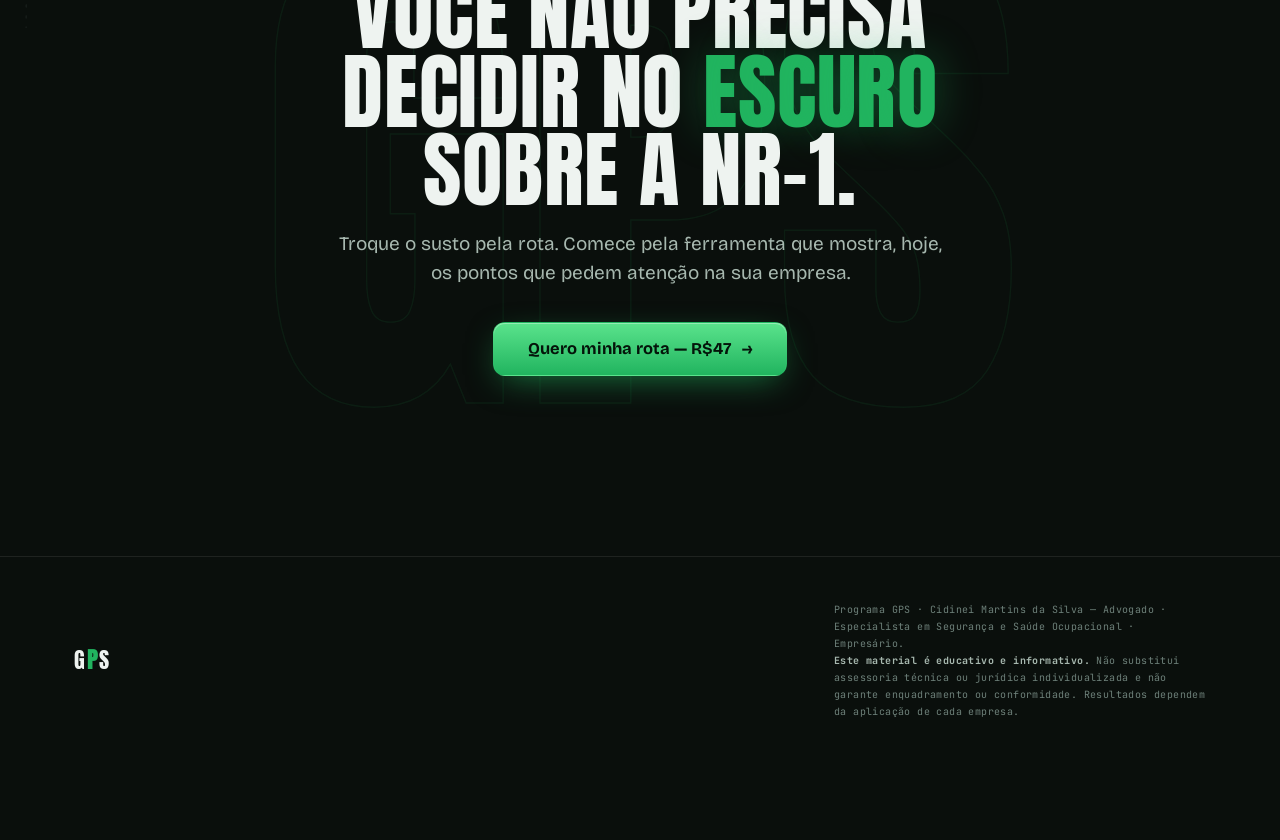
==== commit ff7add55: "p1: ajusta o tom da bio — de "colocado no palco" pra "trajetória de serviço" A frase "o especialista" ====
--- a/gps-lp/index.html
+++ b/gps-lp/index.html
@@ -1007,7 +1007,7 @@
   <div class="wrap">
     <span class="eyebrow rv">06 · Quem conduz a rota</span>
     <h2 class="sec-h rv">Cidinei Martins</h2>
-    <p class="sec-lead rv" style="margin-bottom:6px">Uma referência técnica em NR-1 desde 1998: o especialista que a imprensa, a CDL e o setor empresarial colocam no palco.</p>
+    <p class="sec-lead rv" style="margin-bottom:6px">Uma trajetória técnica na NR-1: quase três décadas em SST, levando gestão, clareza e proteção empresarial para quem lidera.</p>
     <div class="cred-line rv">
       <span>Advogado</span><span>Especialista em SST</span><span>Empresário · CEO Grupo Syno</span><span>Treinador Sistêmico · Expansão Treinamentos</span>
     </div>
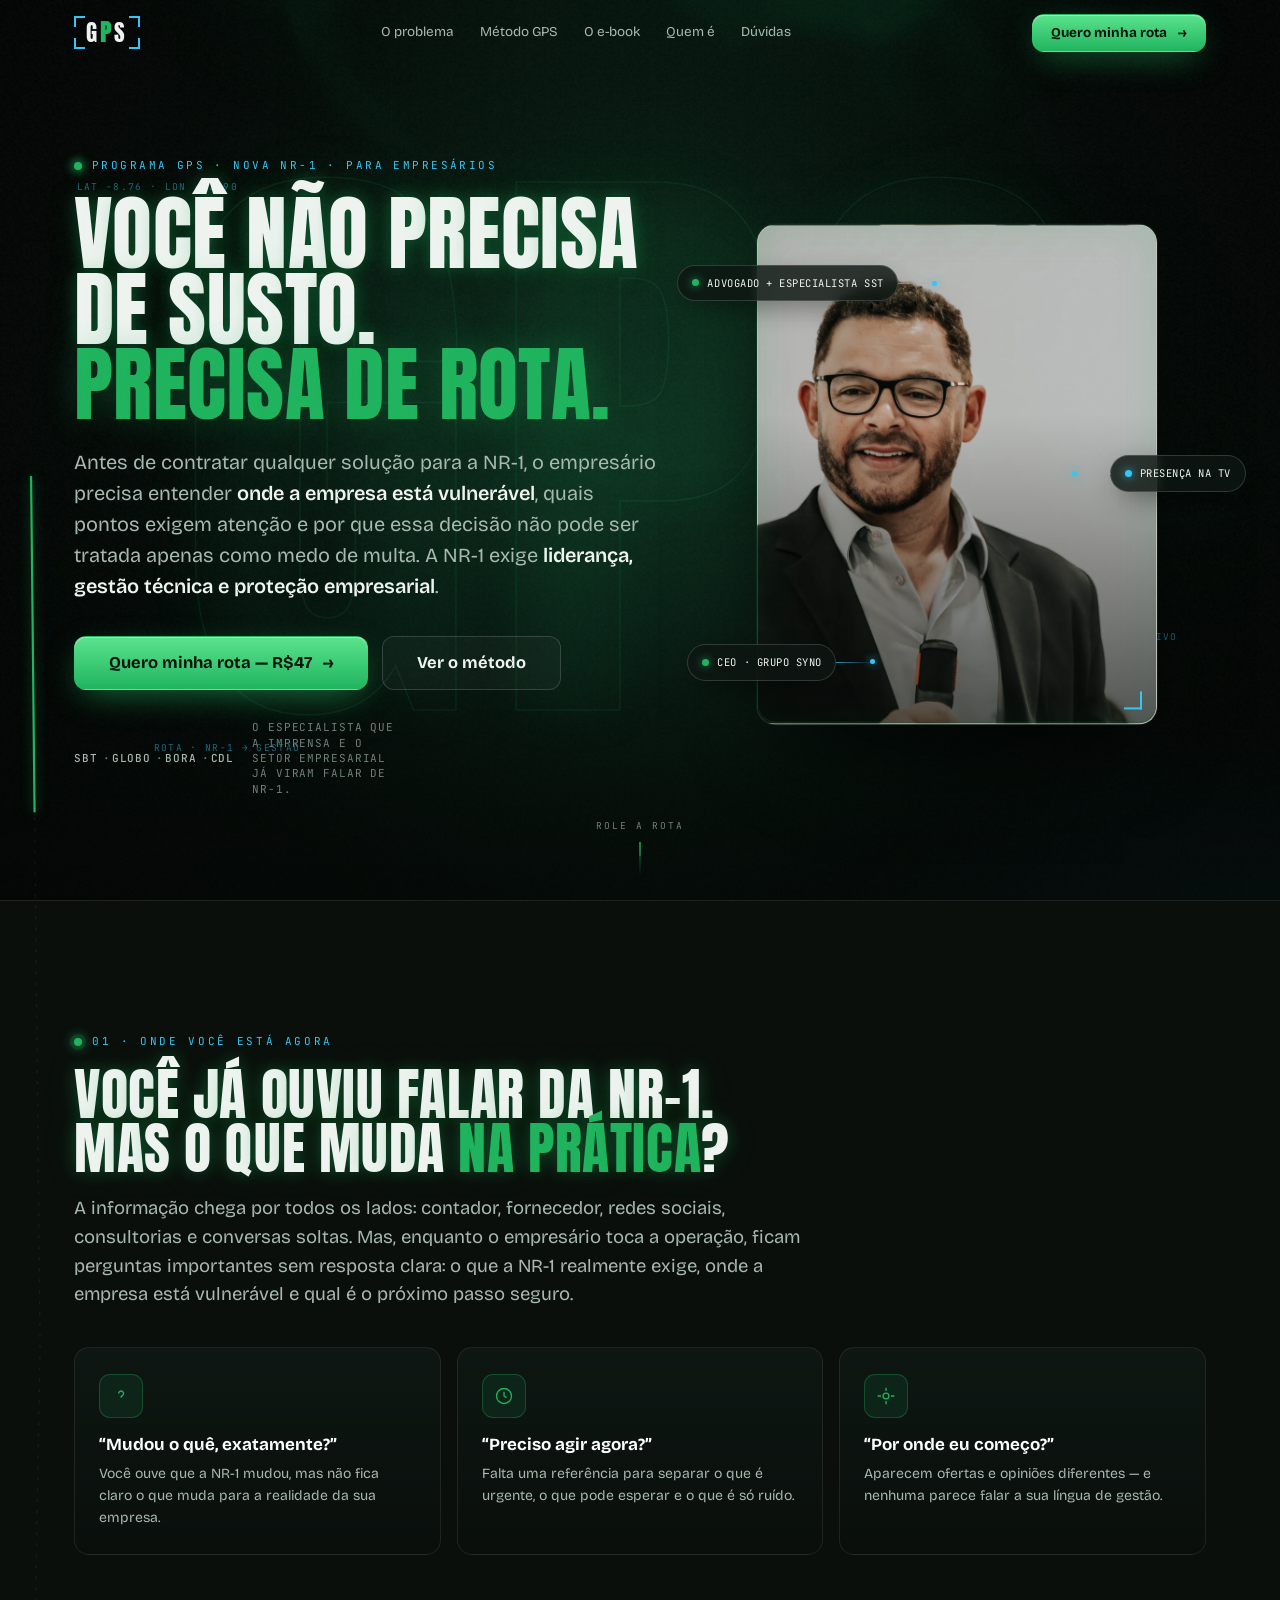
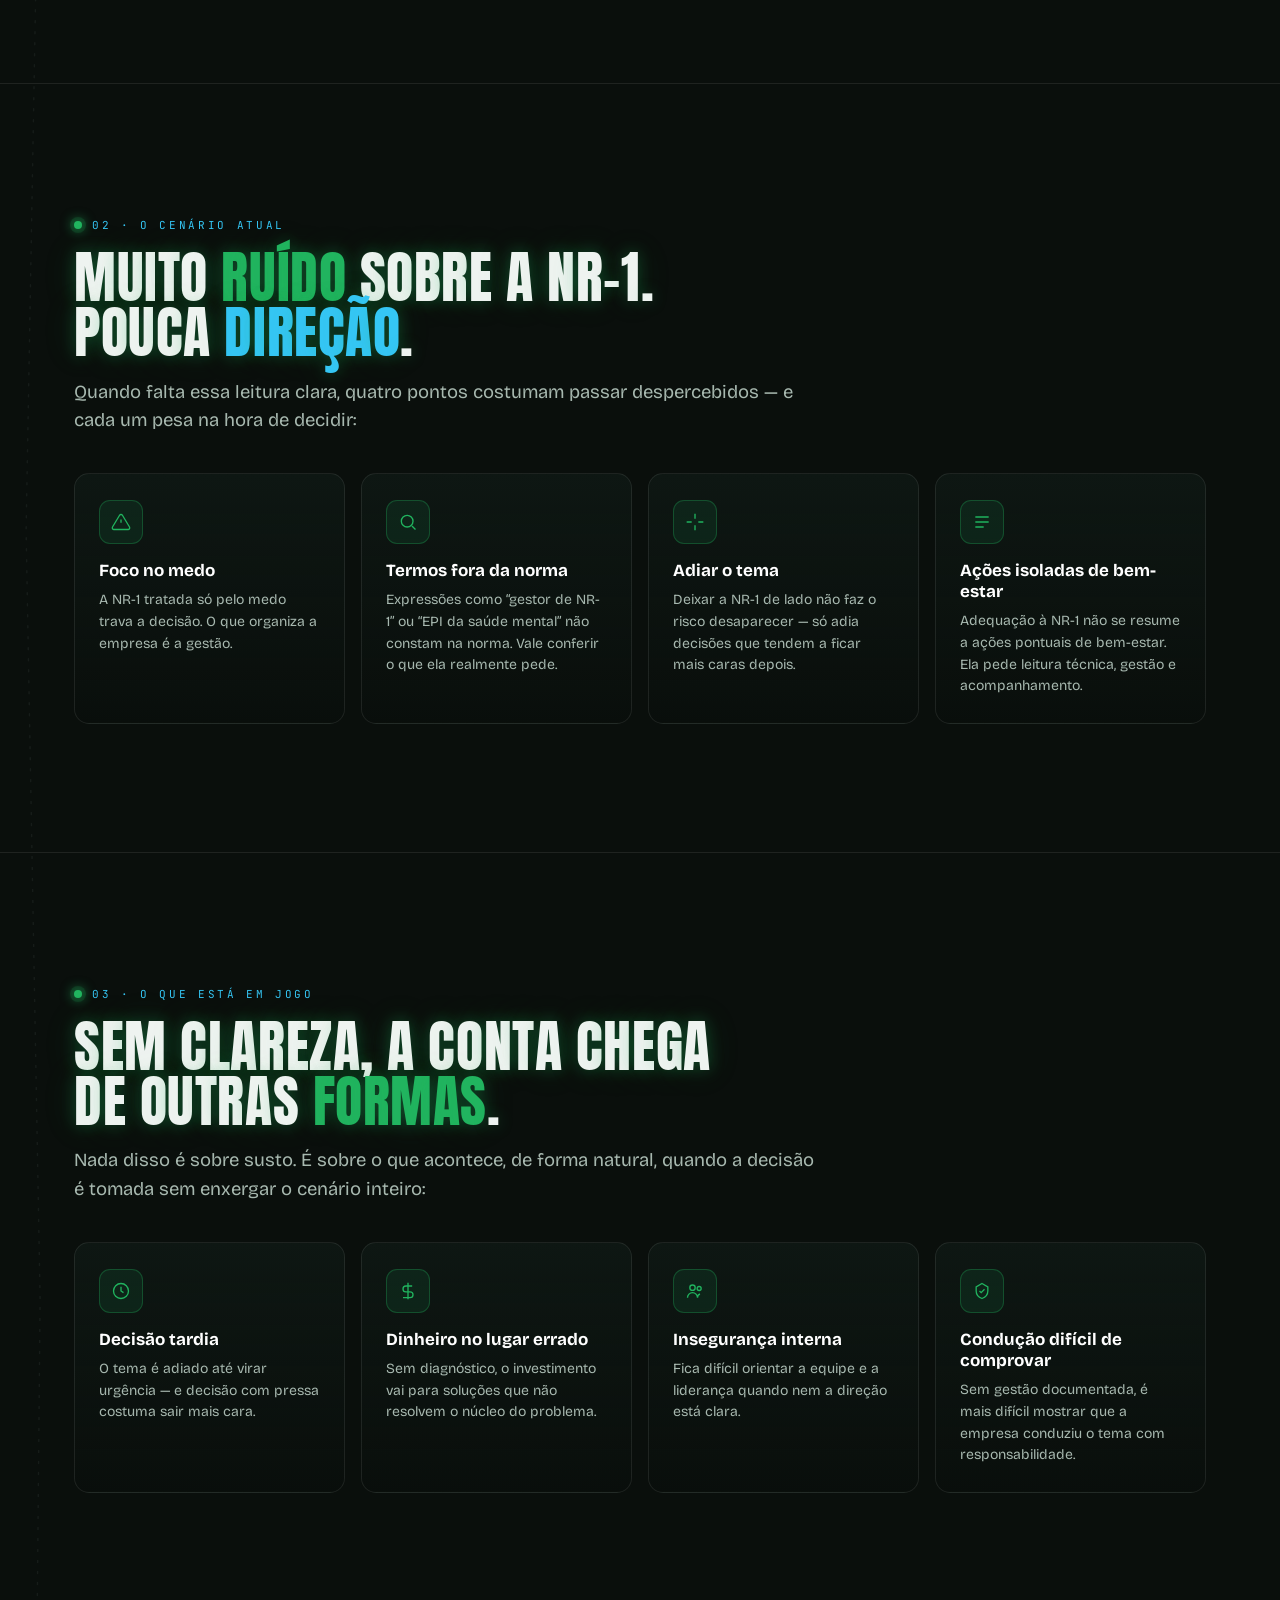
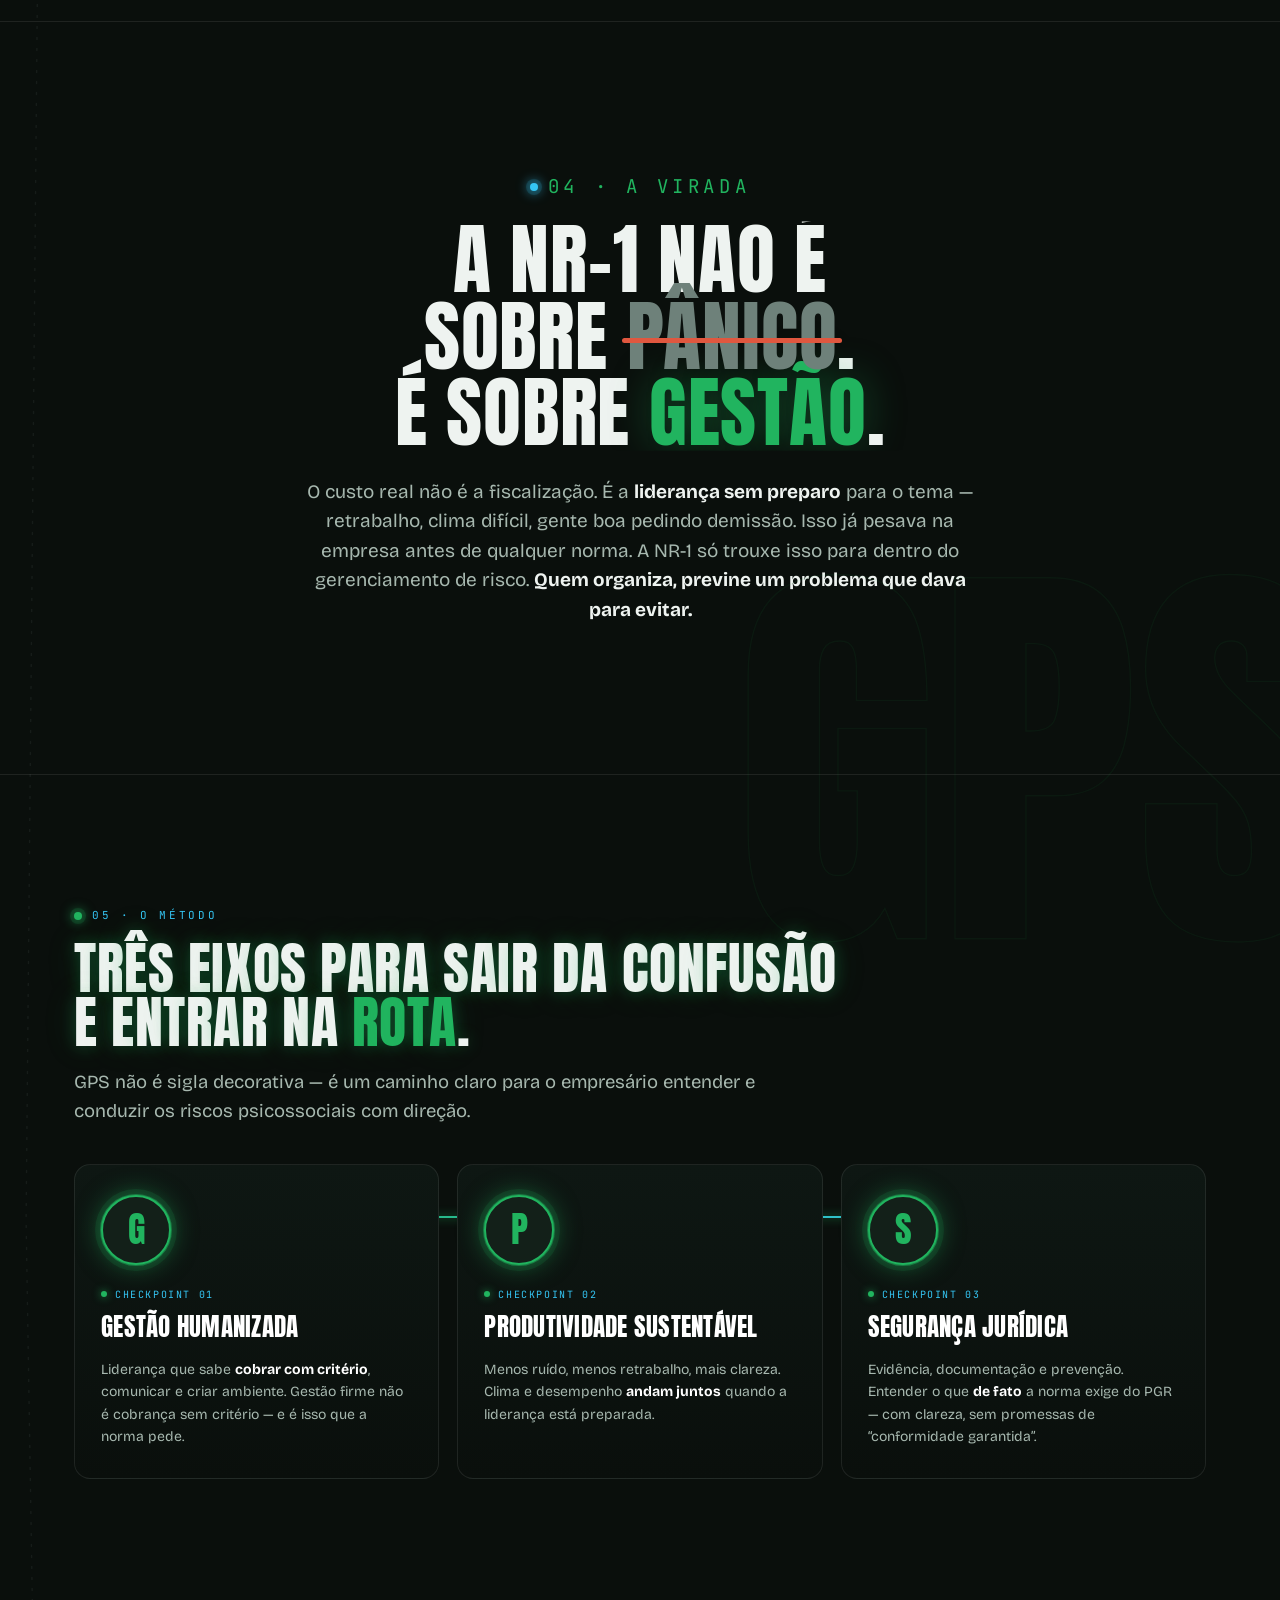
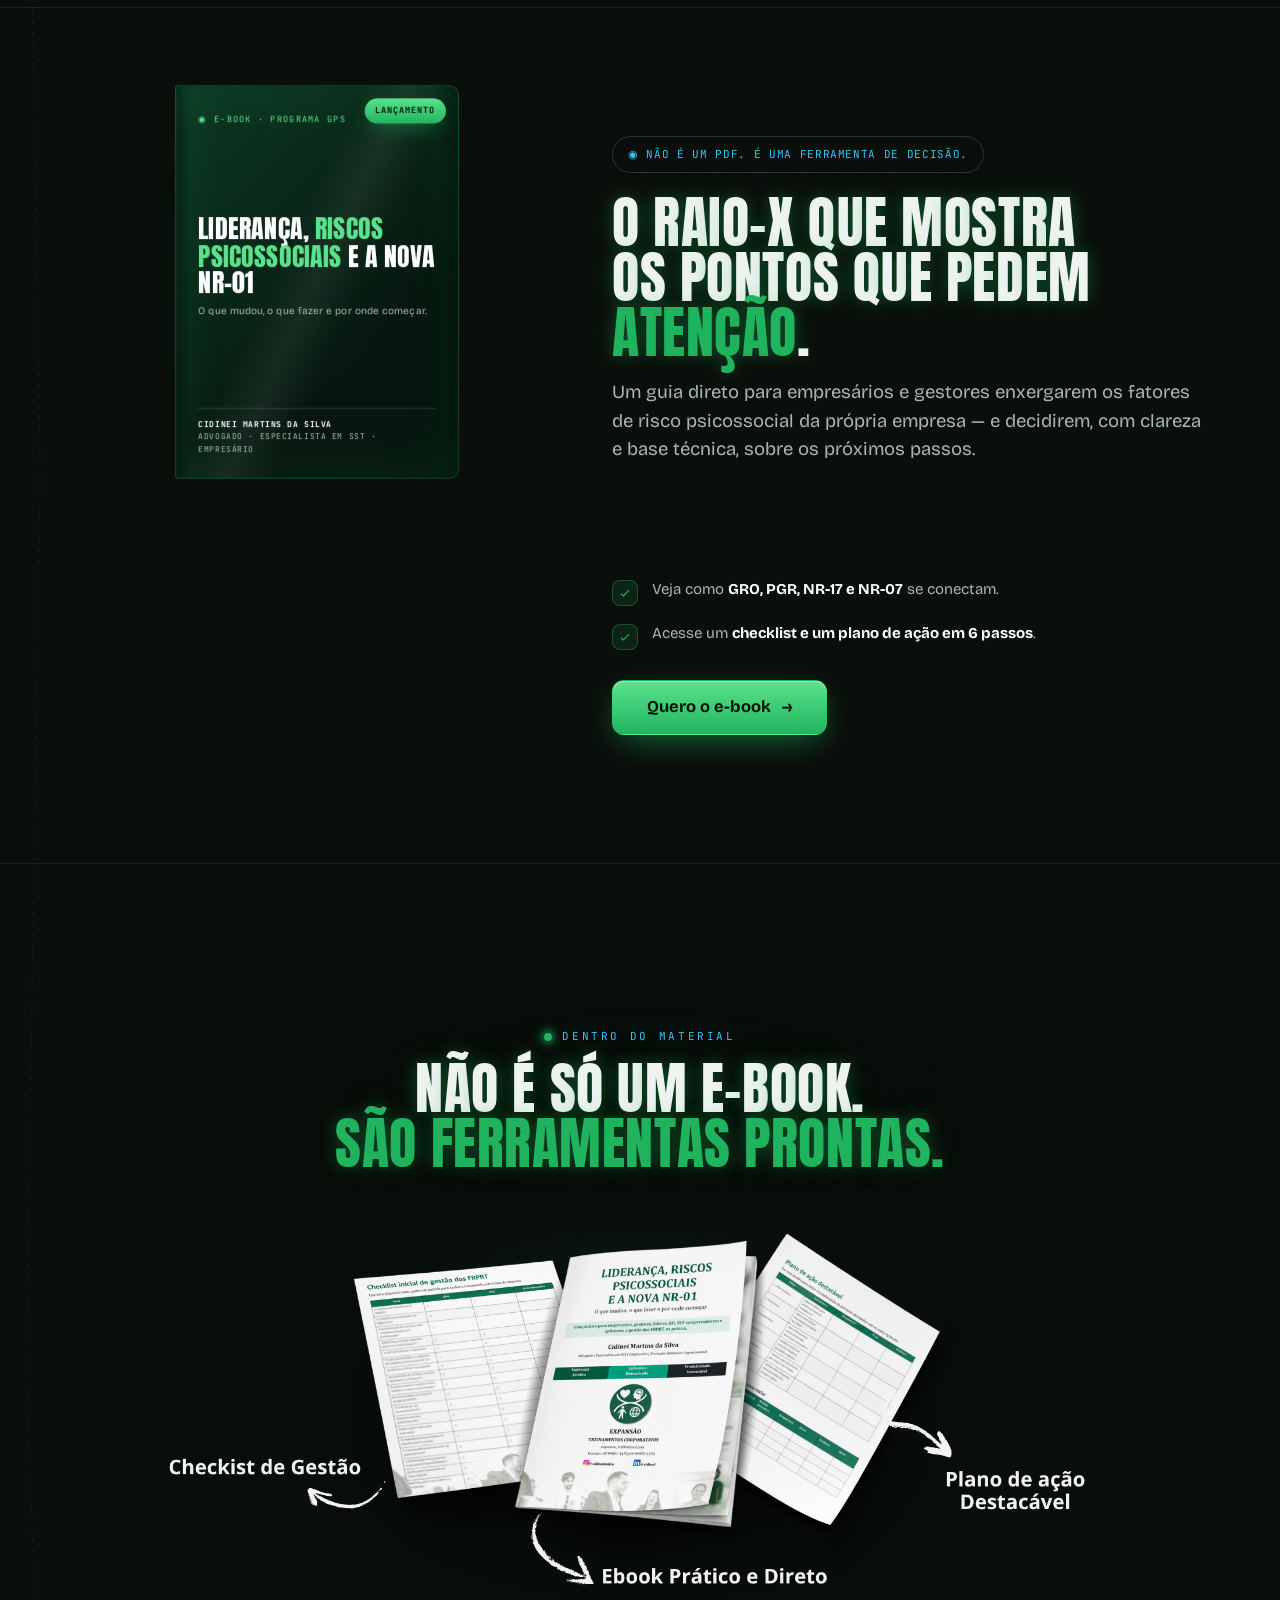
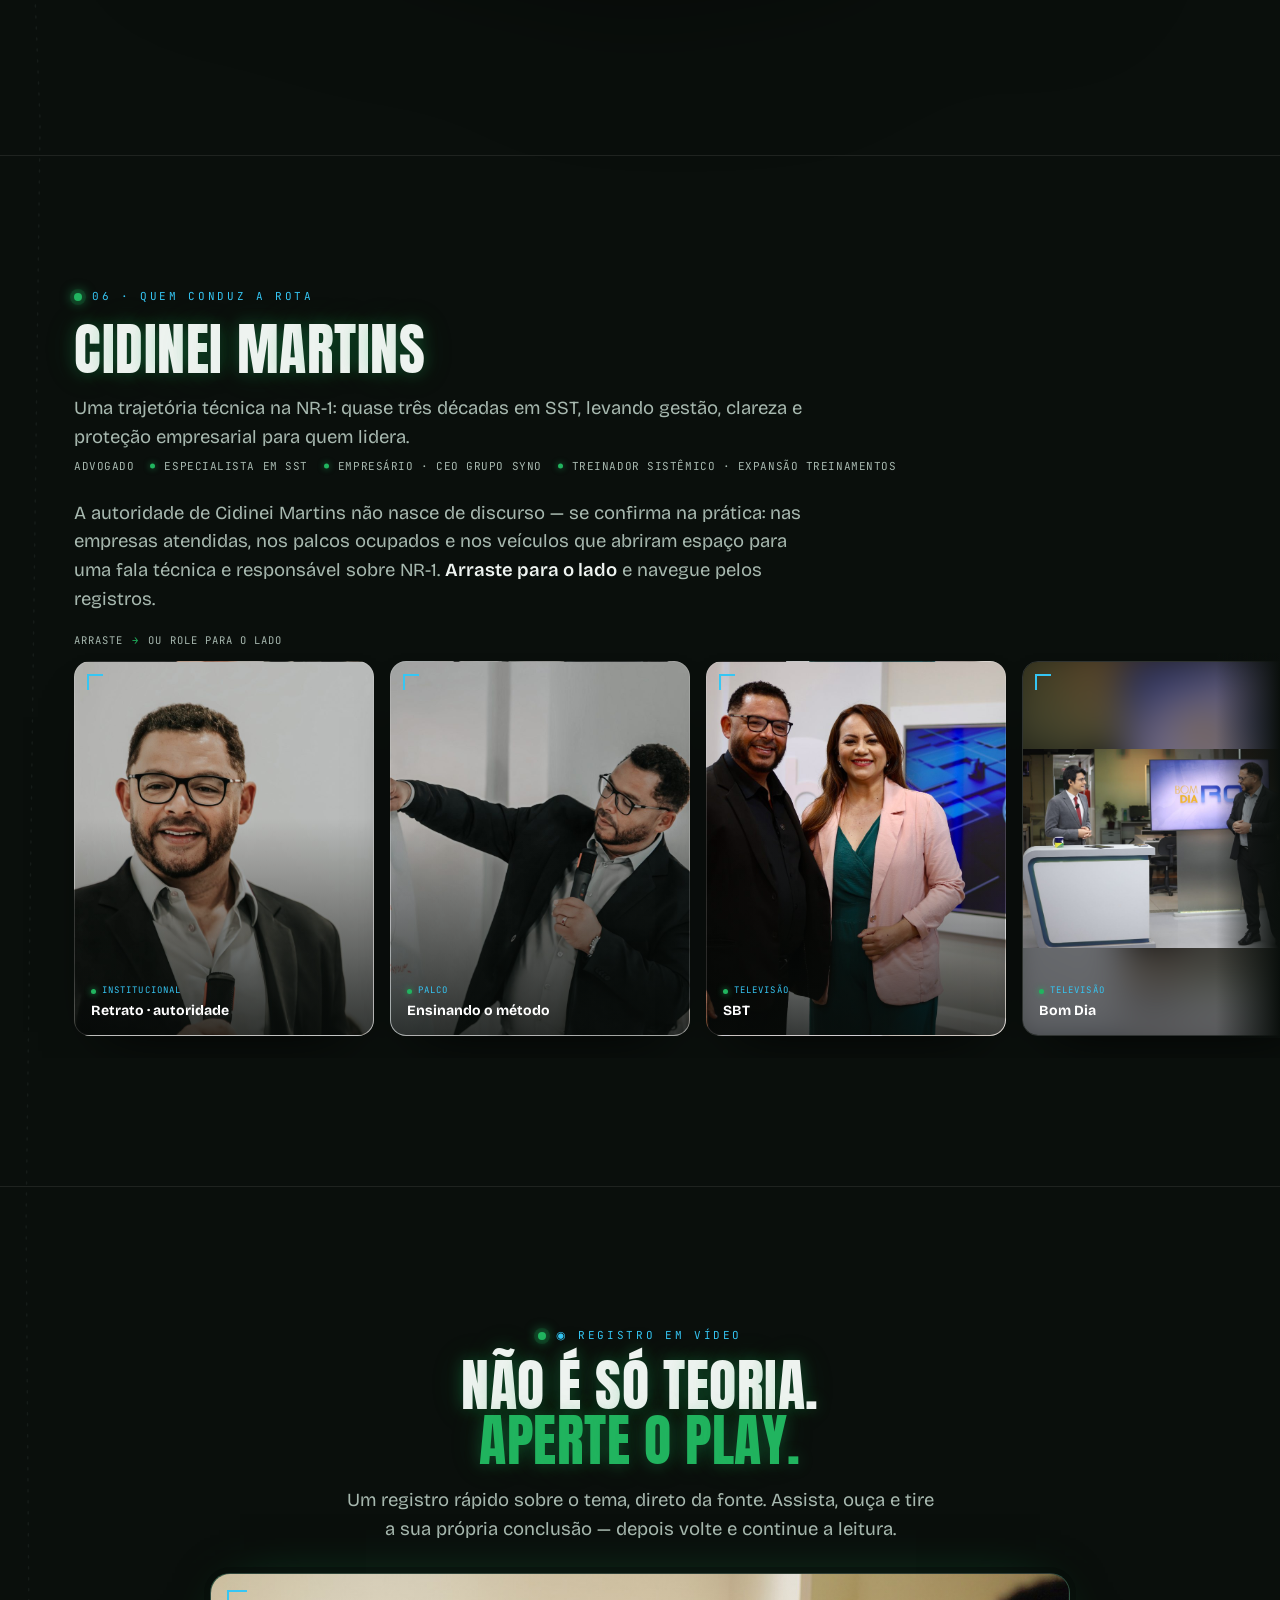
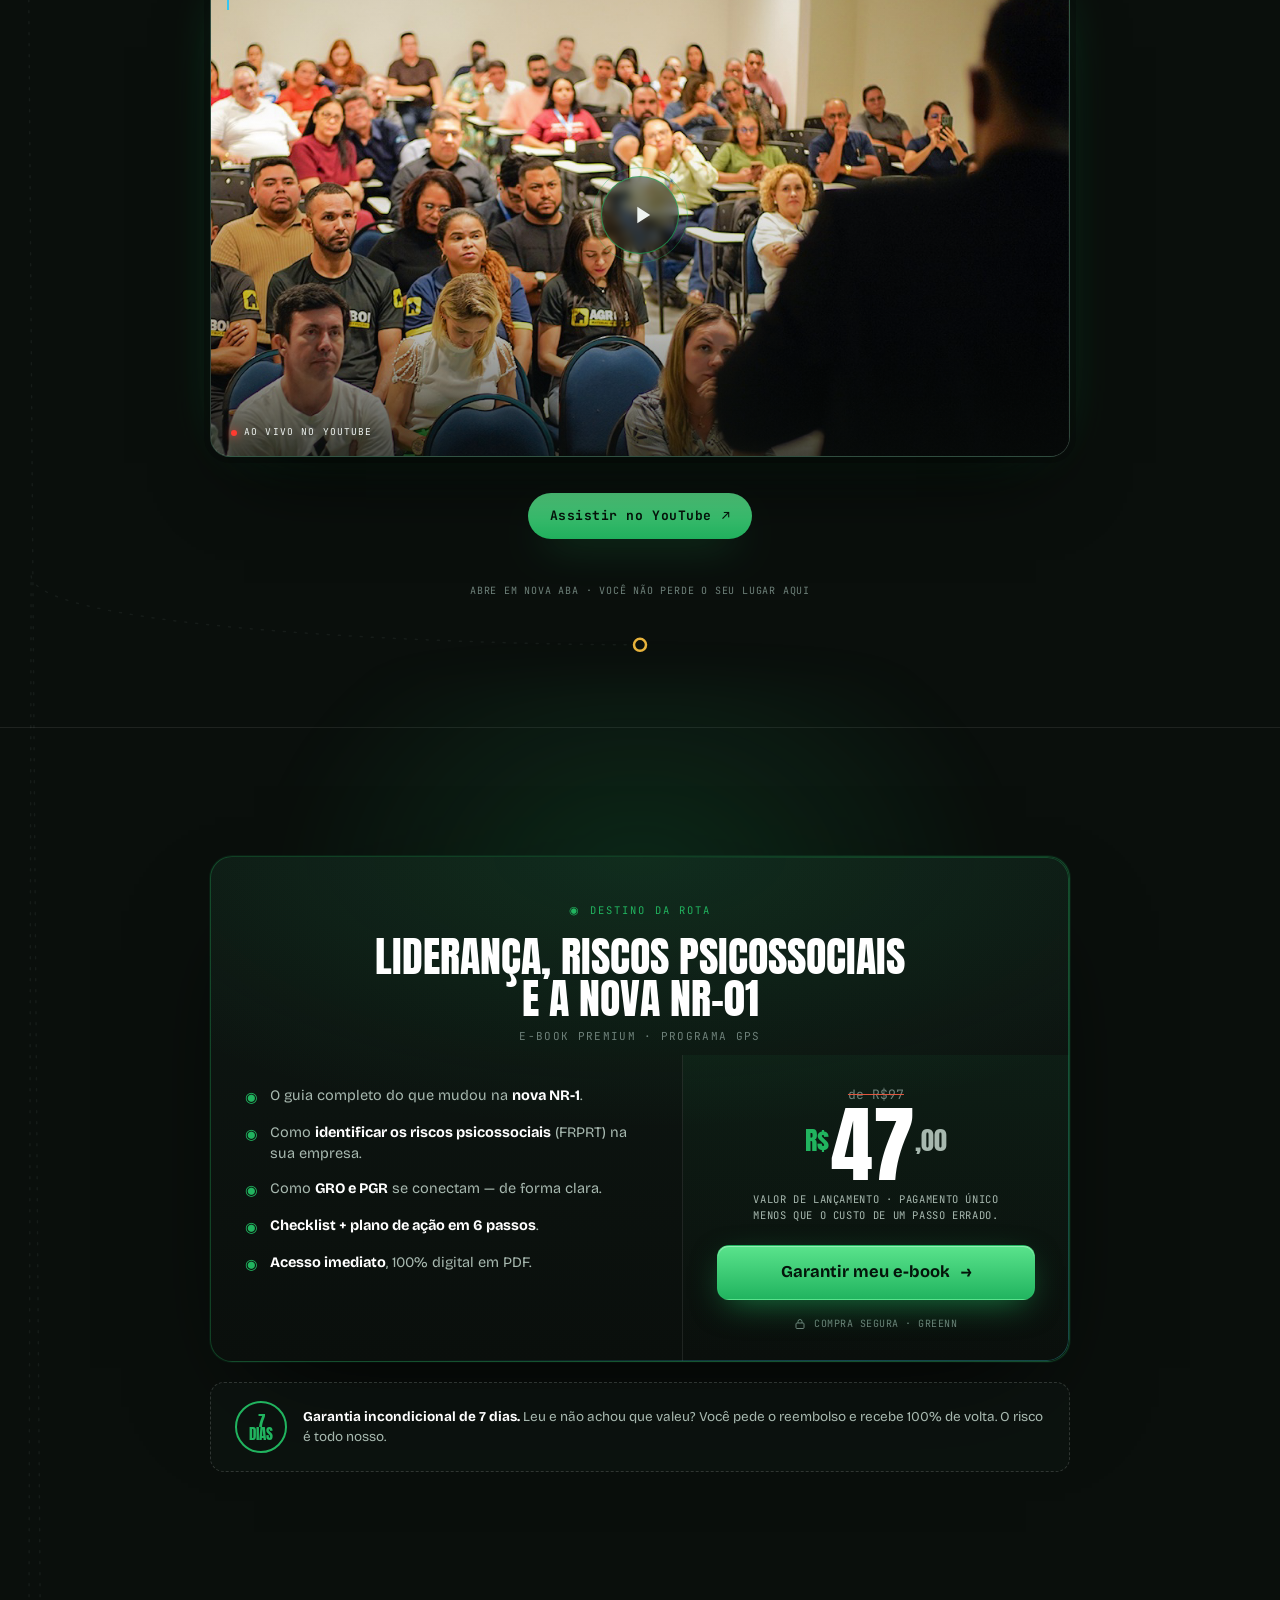
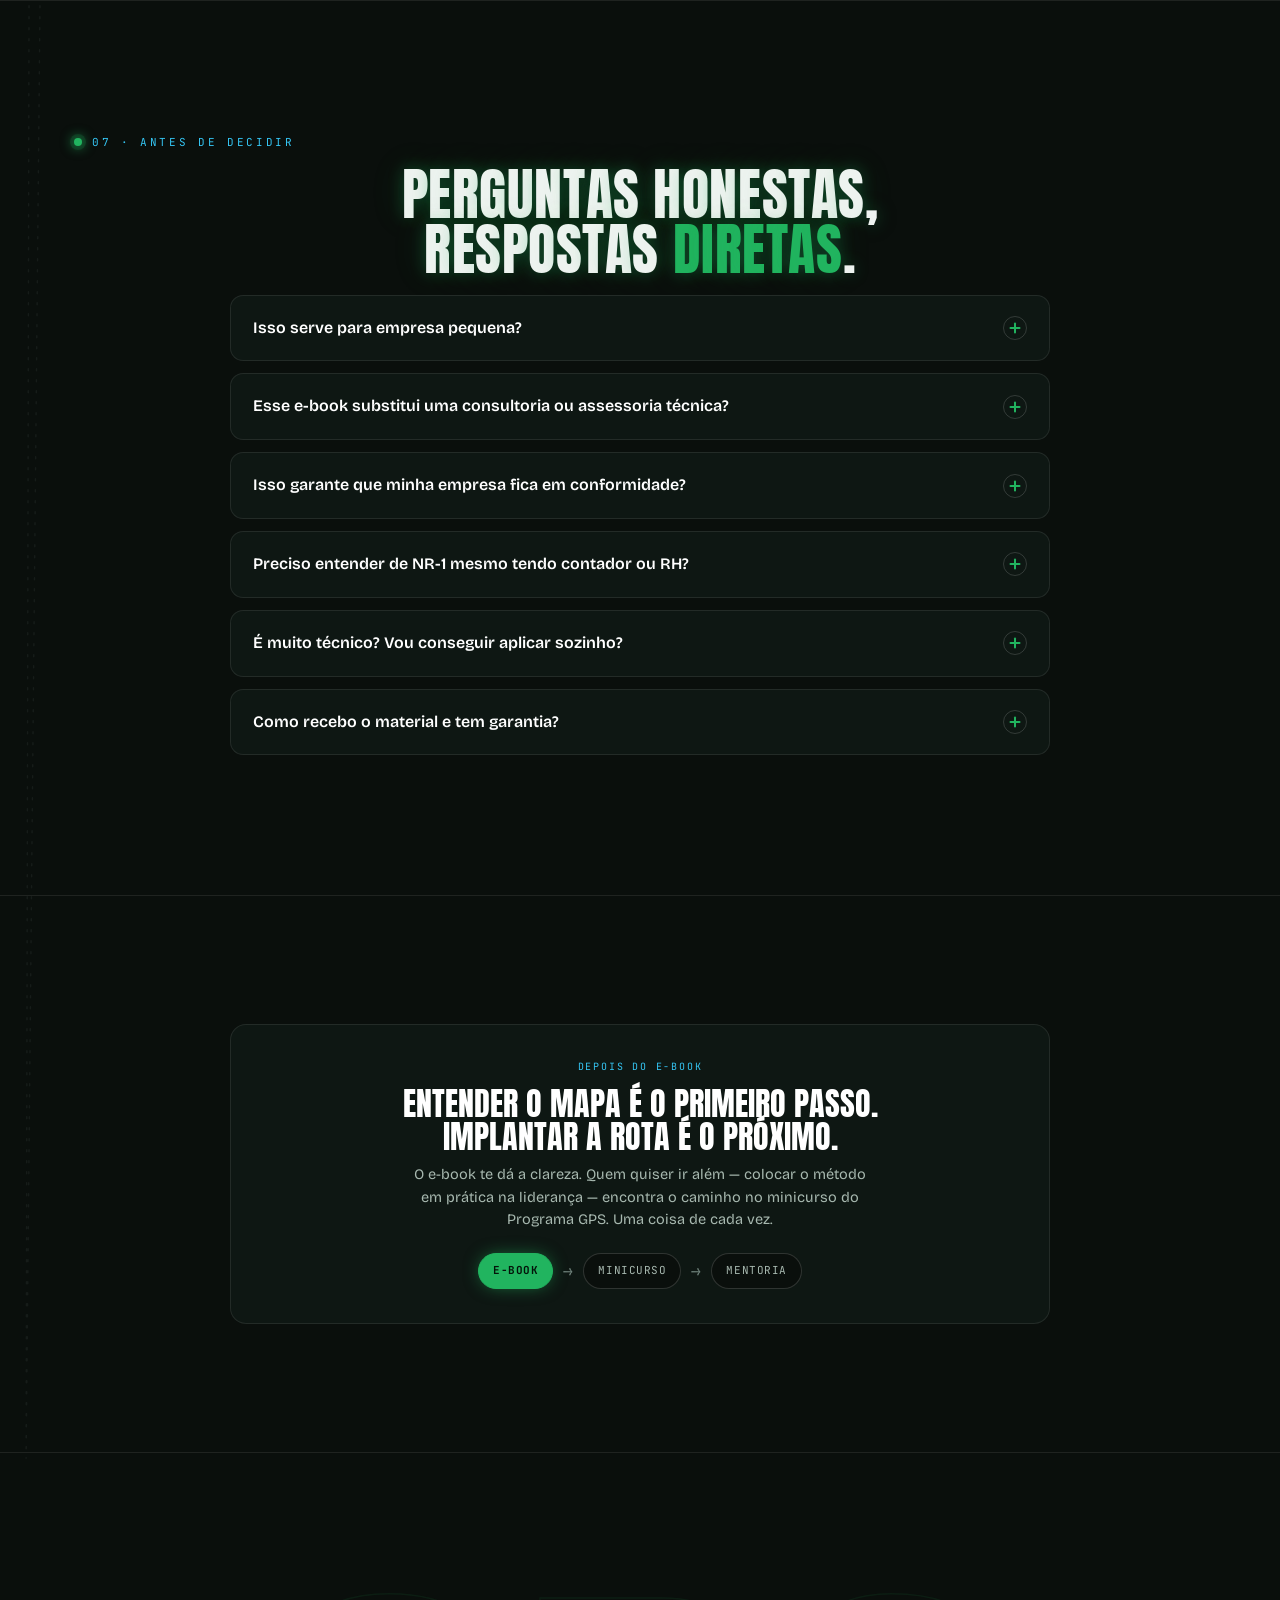
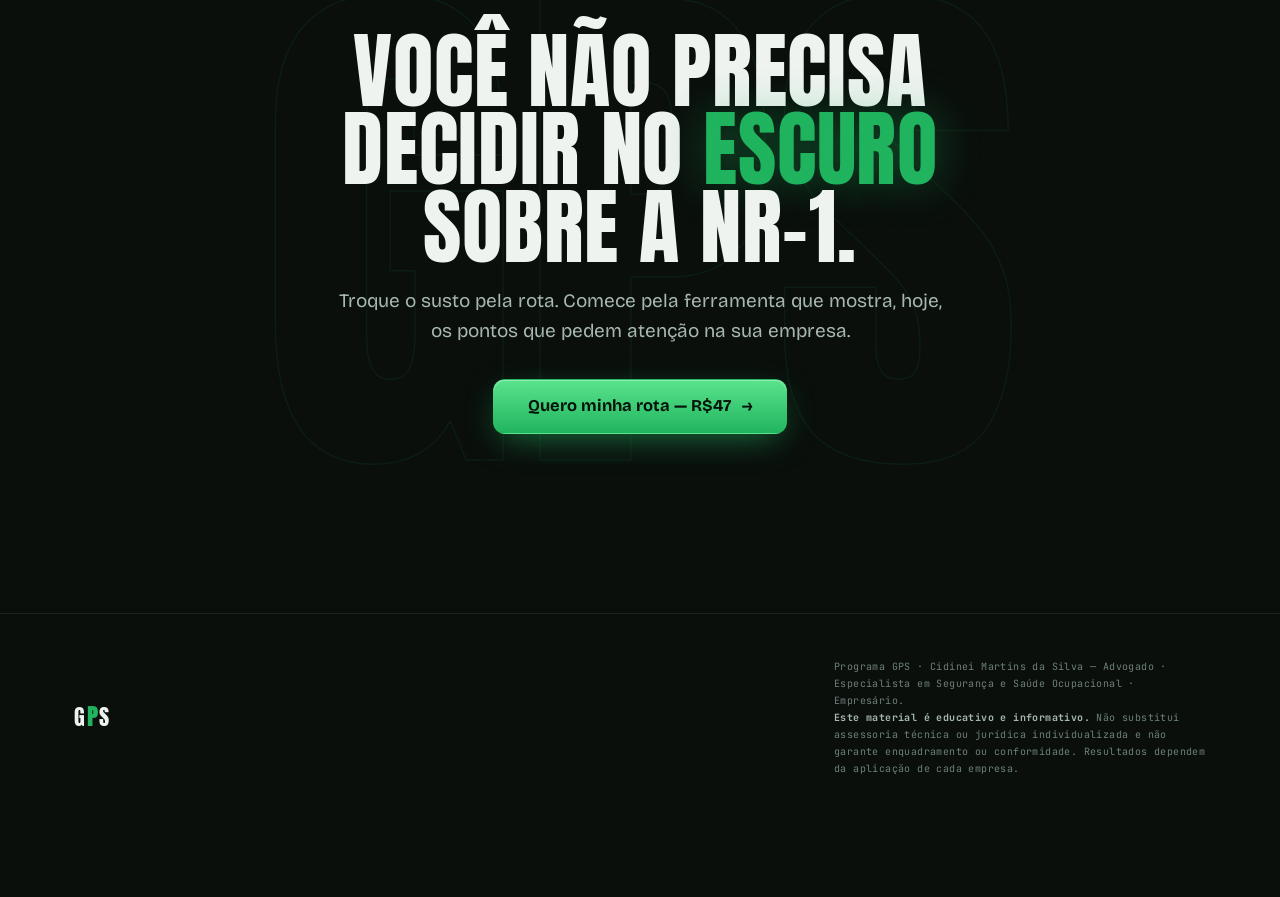
==== commit 30d892c9: "auditoria P1/P2: corrige 2 pontos que faltavam dos docs do Cidinei P2 (Jurídico): "Globo RO" ainda a" ====
--- a/gps-lp/index.html
+++ b/gps-lp/index.html
@@ -1011,7 +1011,7 @@
     <div class="cred-line rv">
       <span>Advogado</span><span>Especialista em SST</span><span>Empresário · CEO Grupo Syno</span><span>Treinador Sistêmico · Expansão Treinamentos</span>
     </div>
-    <p class="sec-lead rv" style="margin-top:24px;margin-bottom:14px">Presença técnica, institucional e pública — construída na prática, nas empresas atendidas e nos palcos ocupados. <b>Arraste para o lado</b> e navegue pelos registros.</p>
+    <p class="sec-lead rv" style="margin-top:24px;margin-bottom:14px">A autoridade de Cidinei Martins não nasce de discurso — se confirma na prática: nas empresas atendidas, nos palcos ocupados e nos veículos que abriram espaço para uma fala técnica e responsável sobre NR-1. <b>Arraste para o lado</b> e navegue pelos registros.</p>
     <span class="drag-hint rv">Arraste <span class="ar">→</span> ou role para o lado</span>
   </div>
   <div class="gallery-outer">
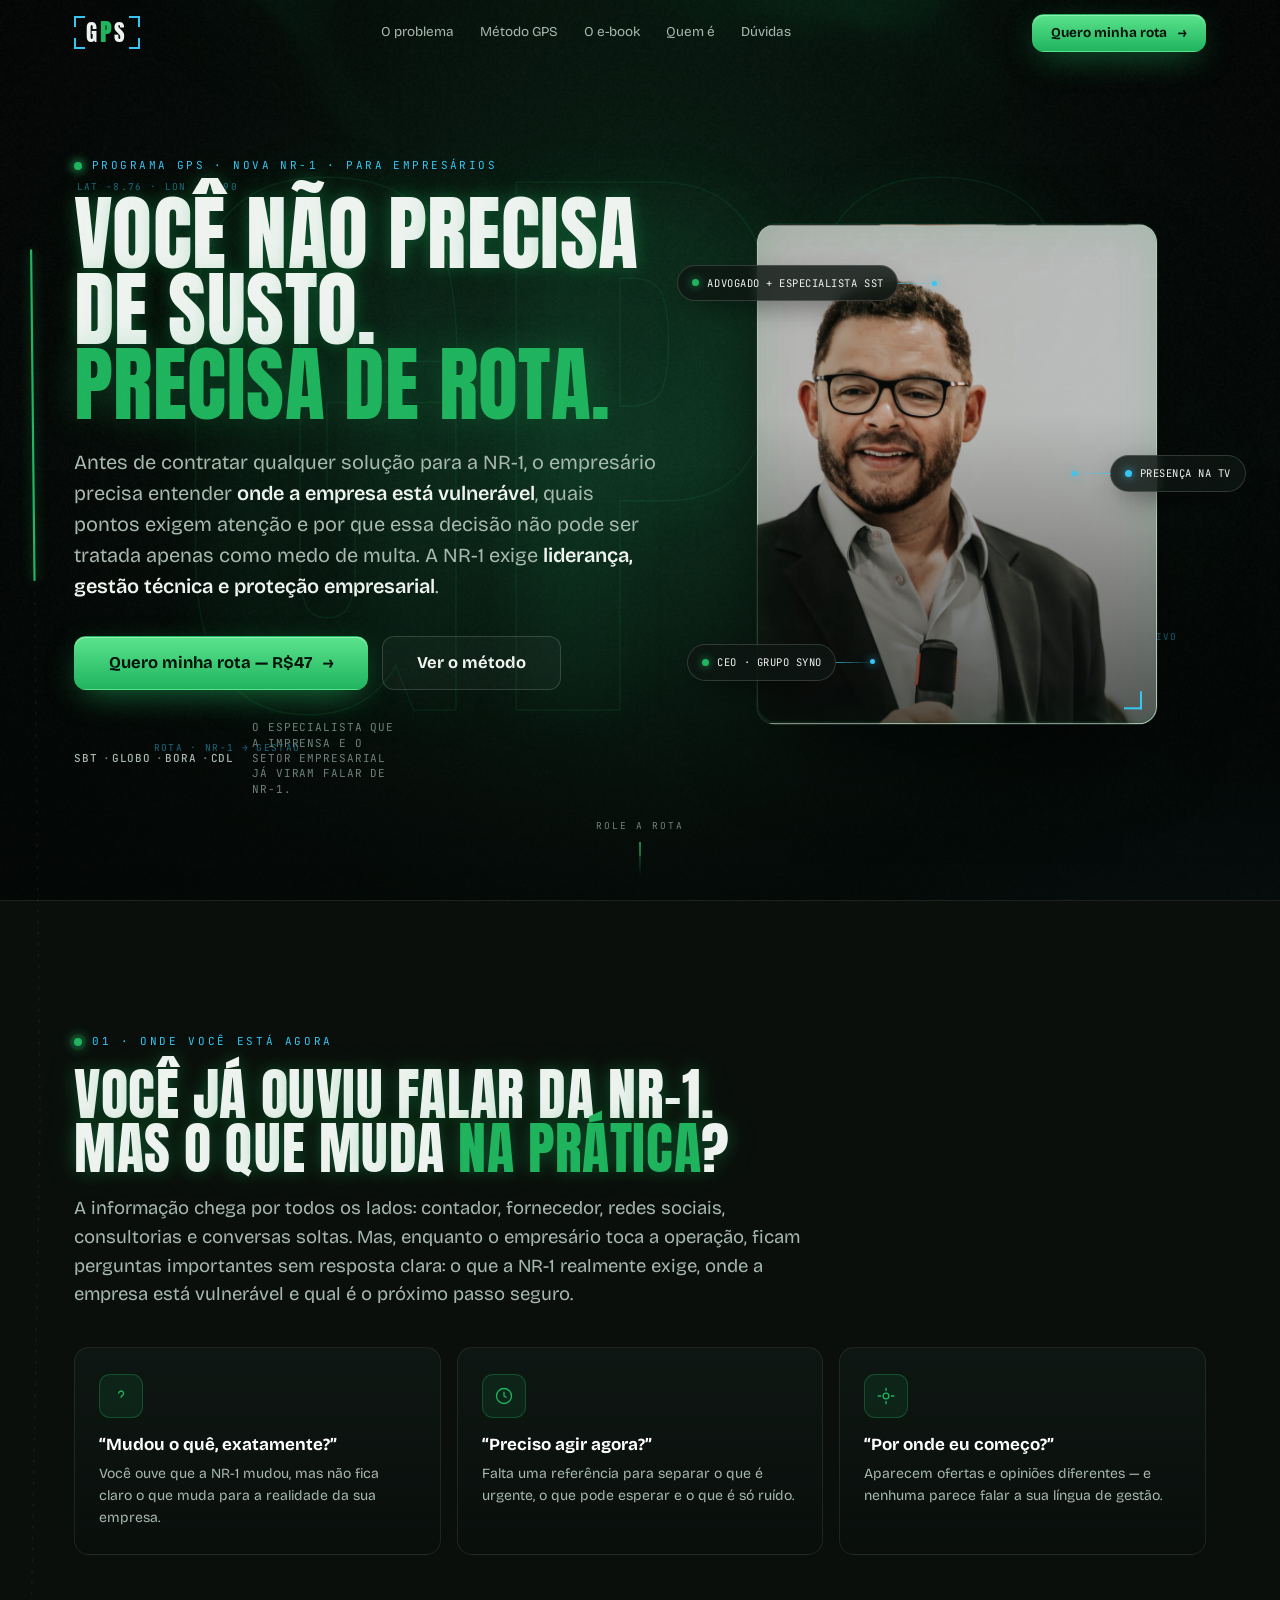
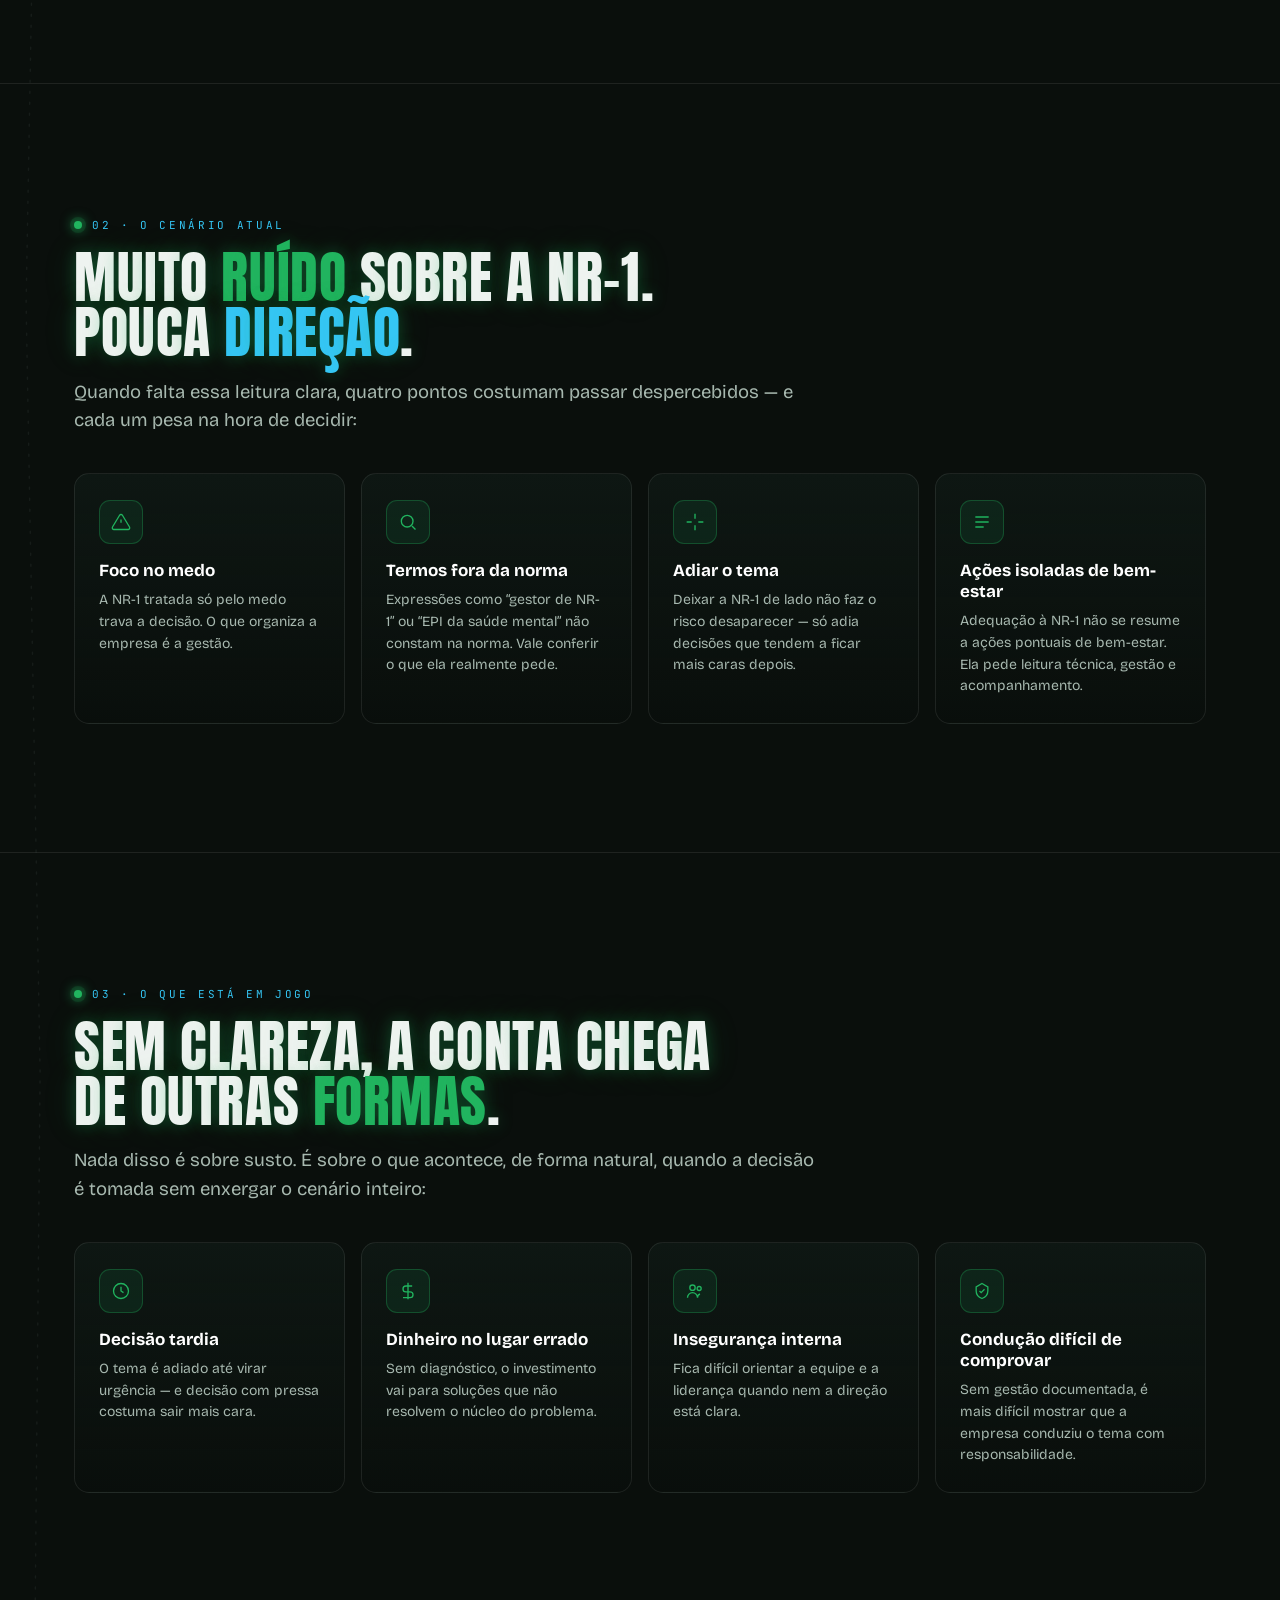
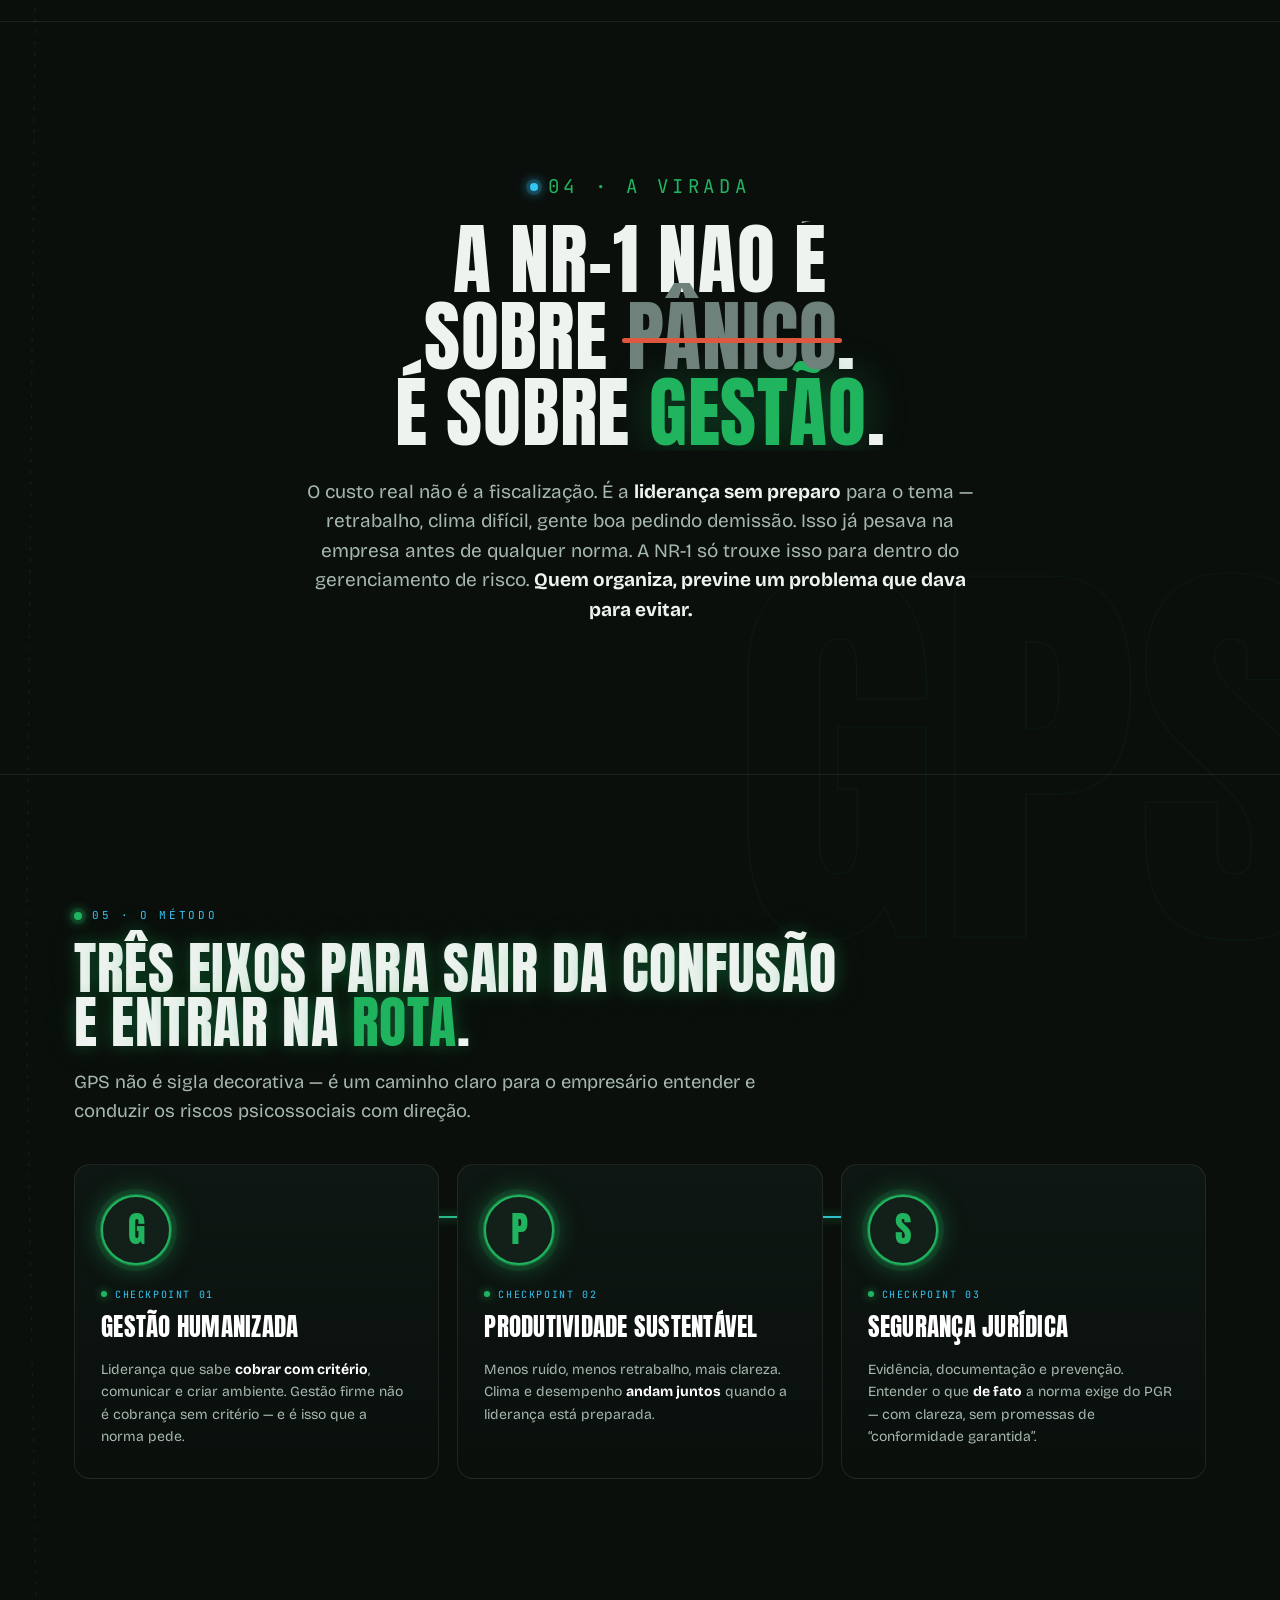
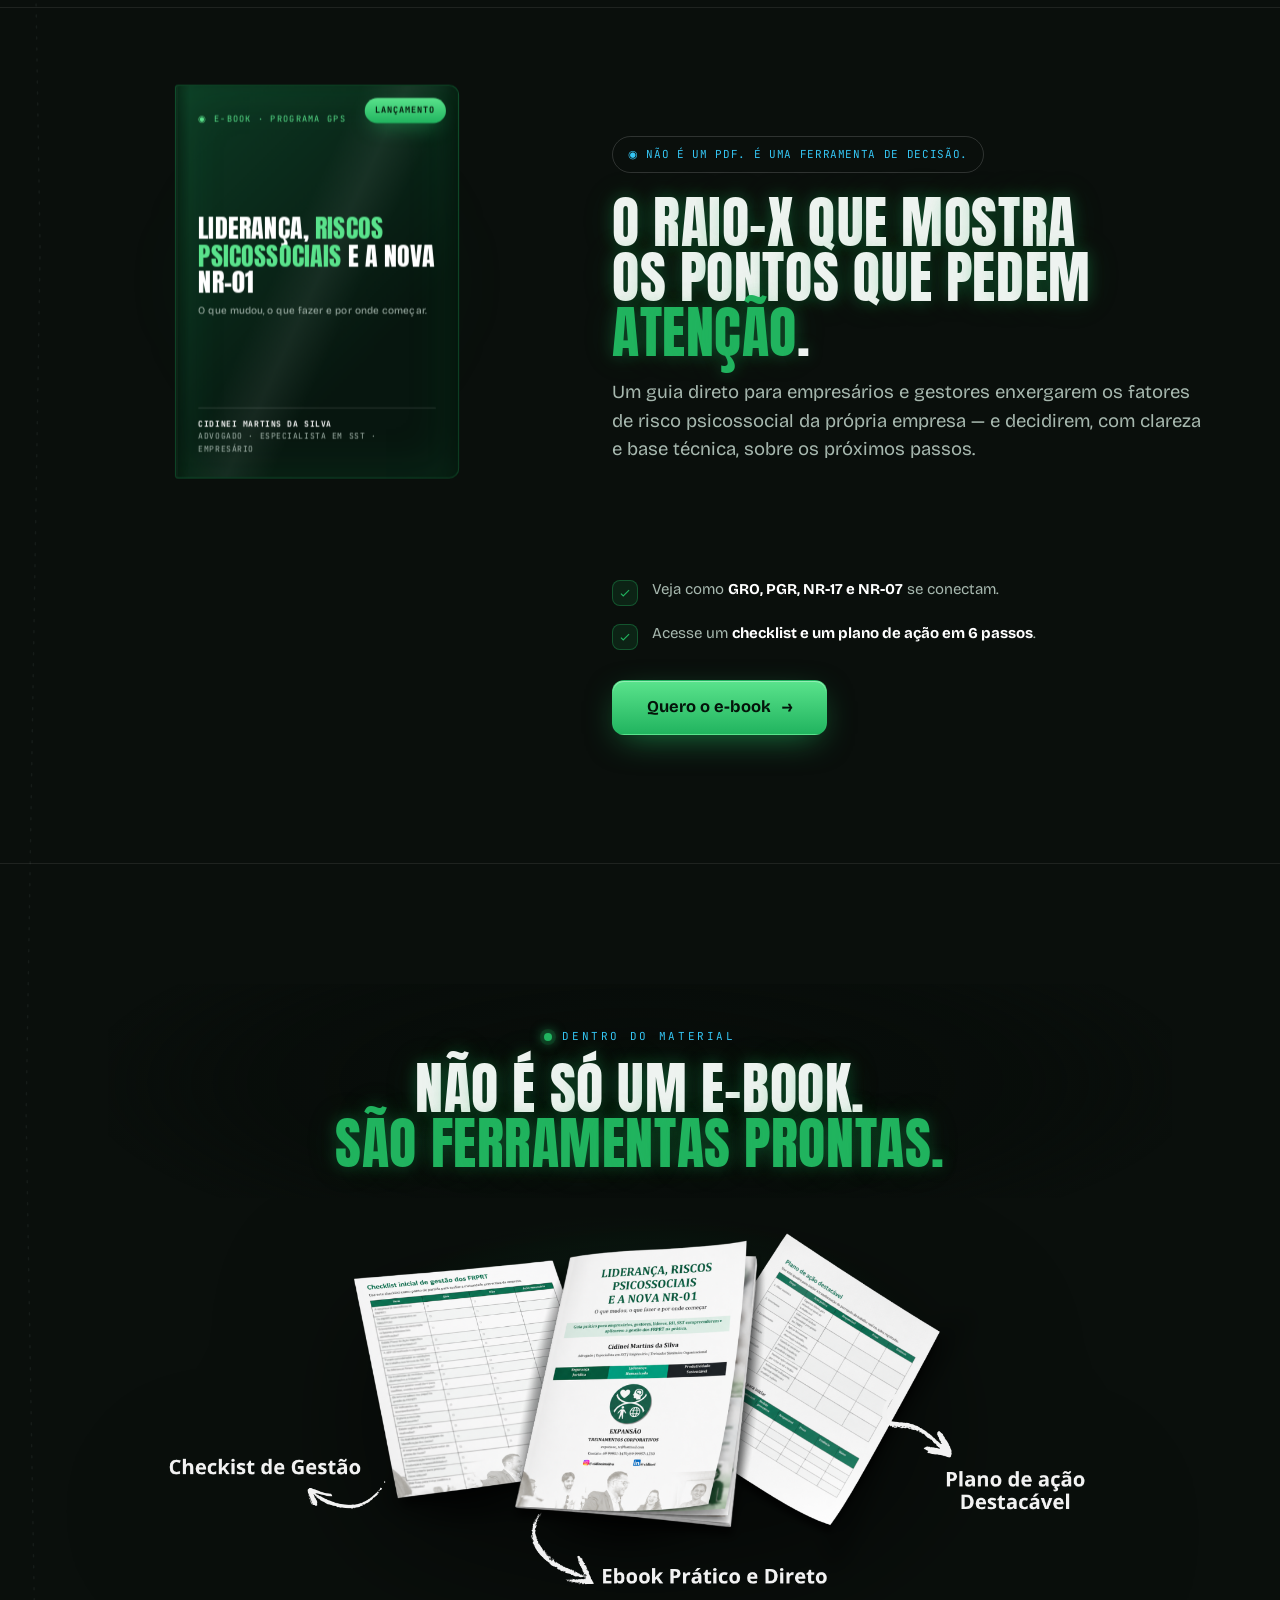
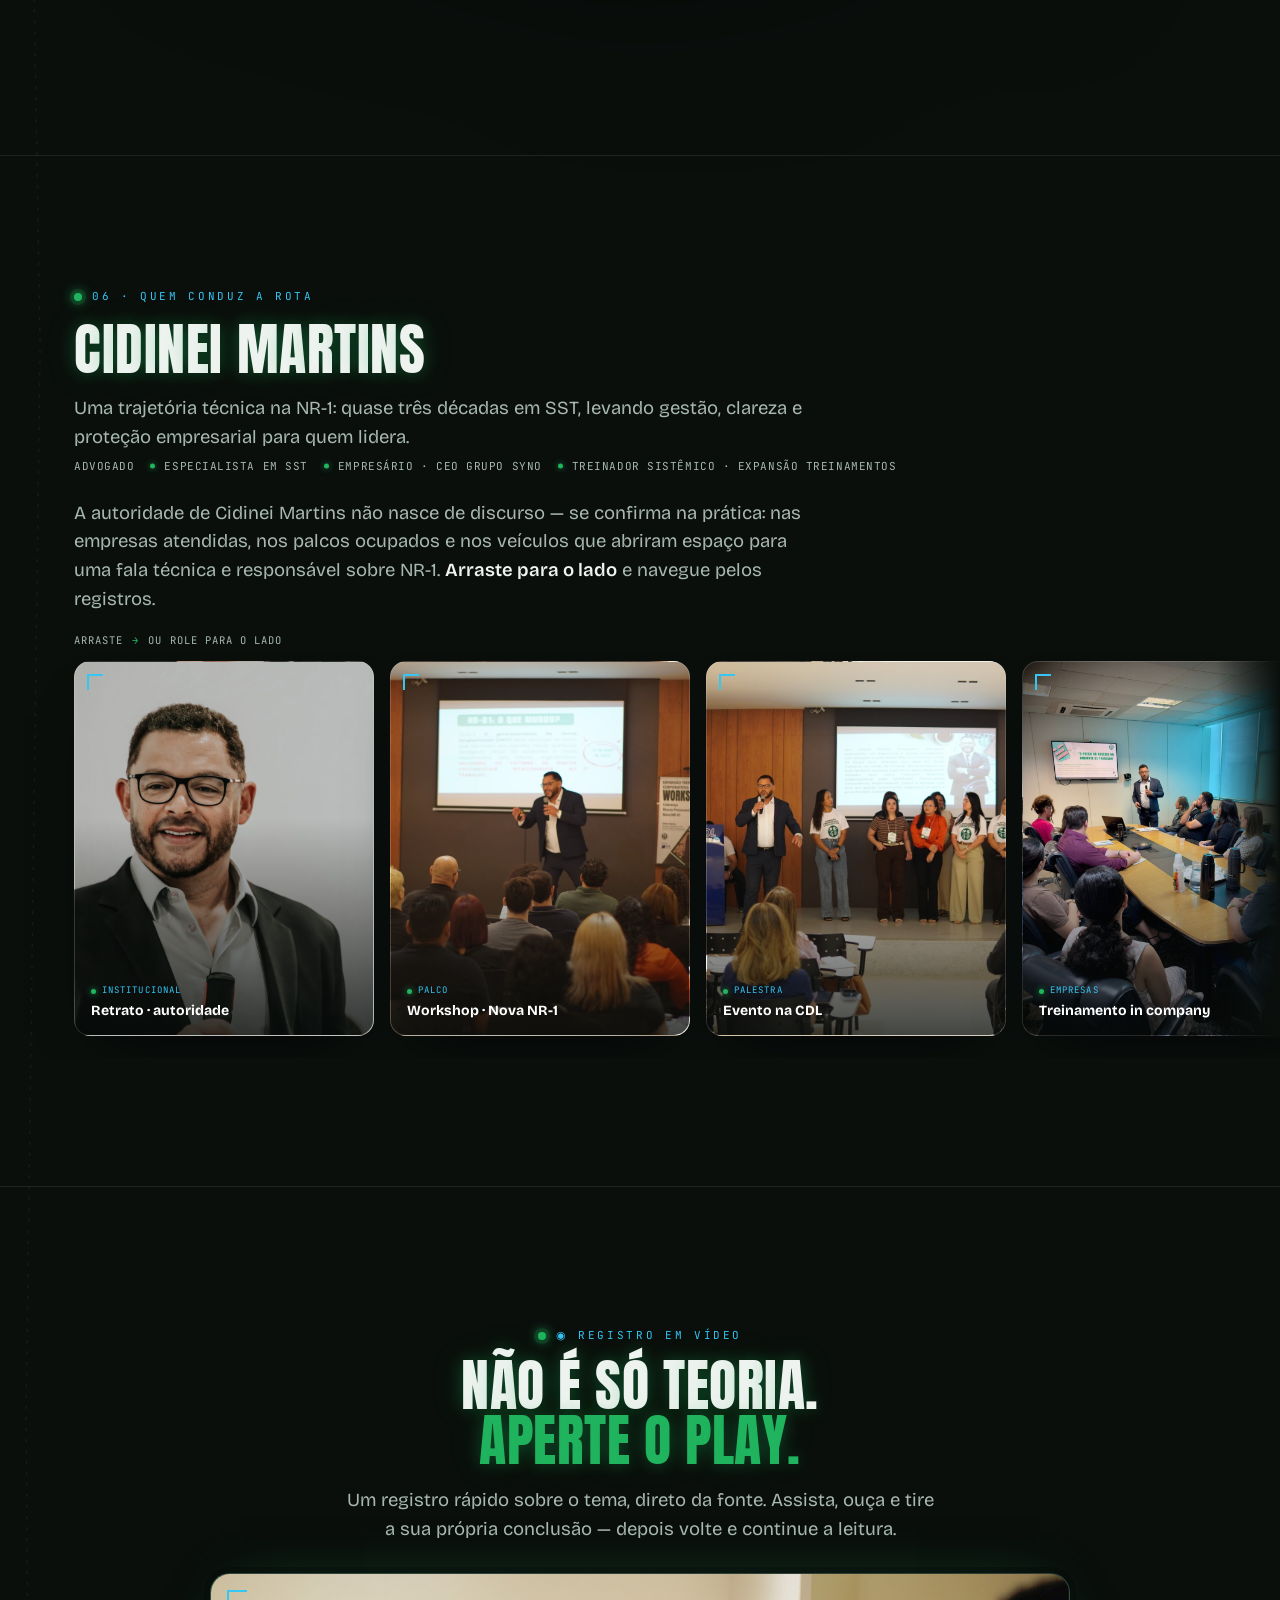
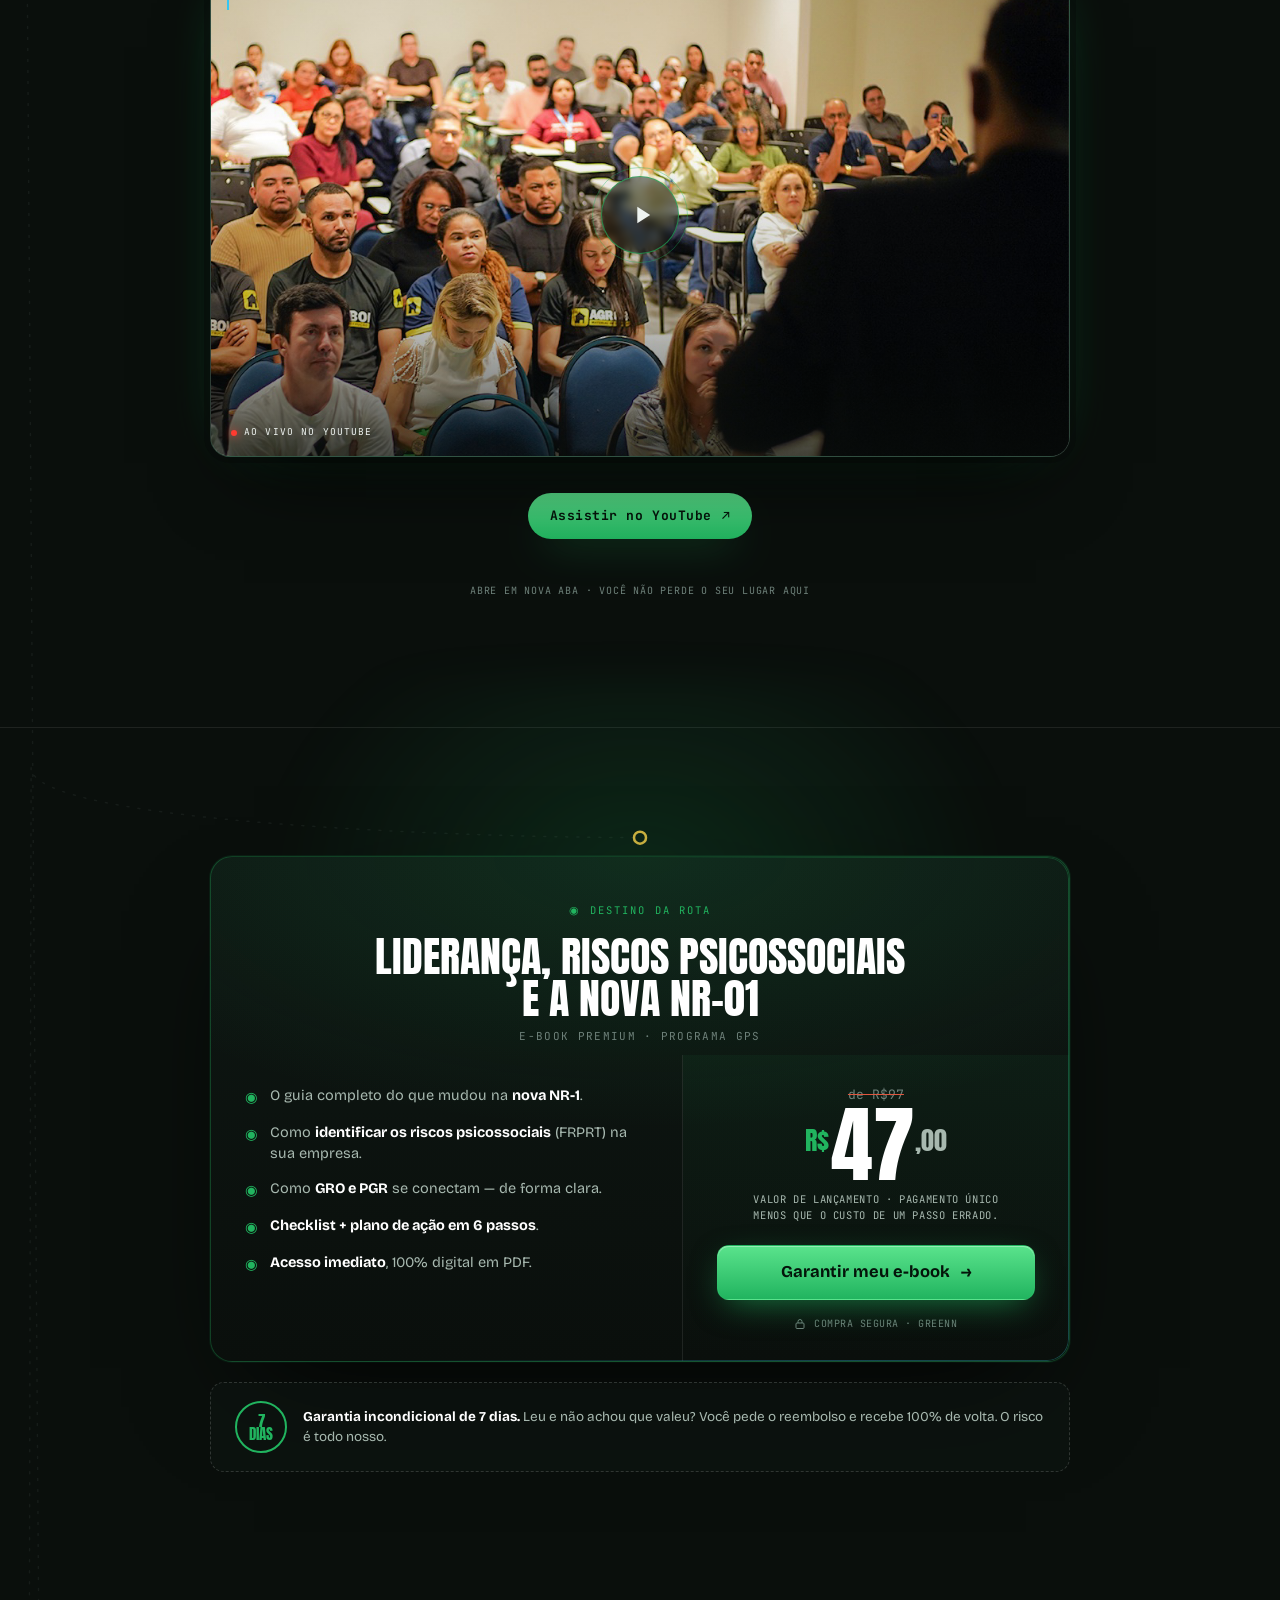
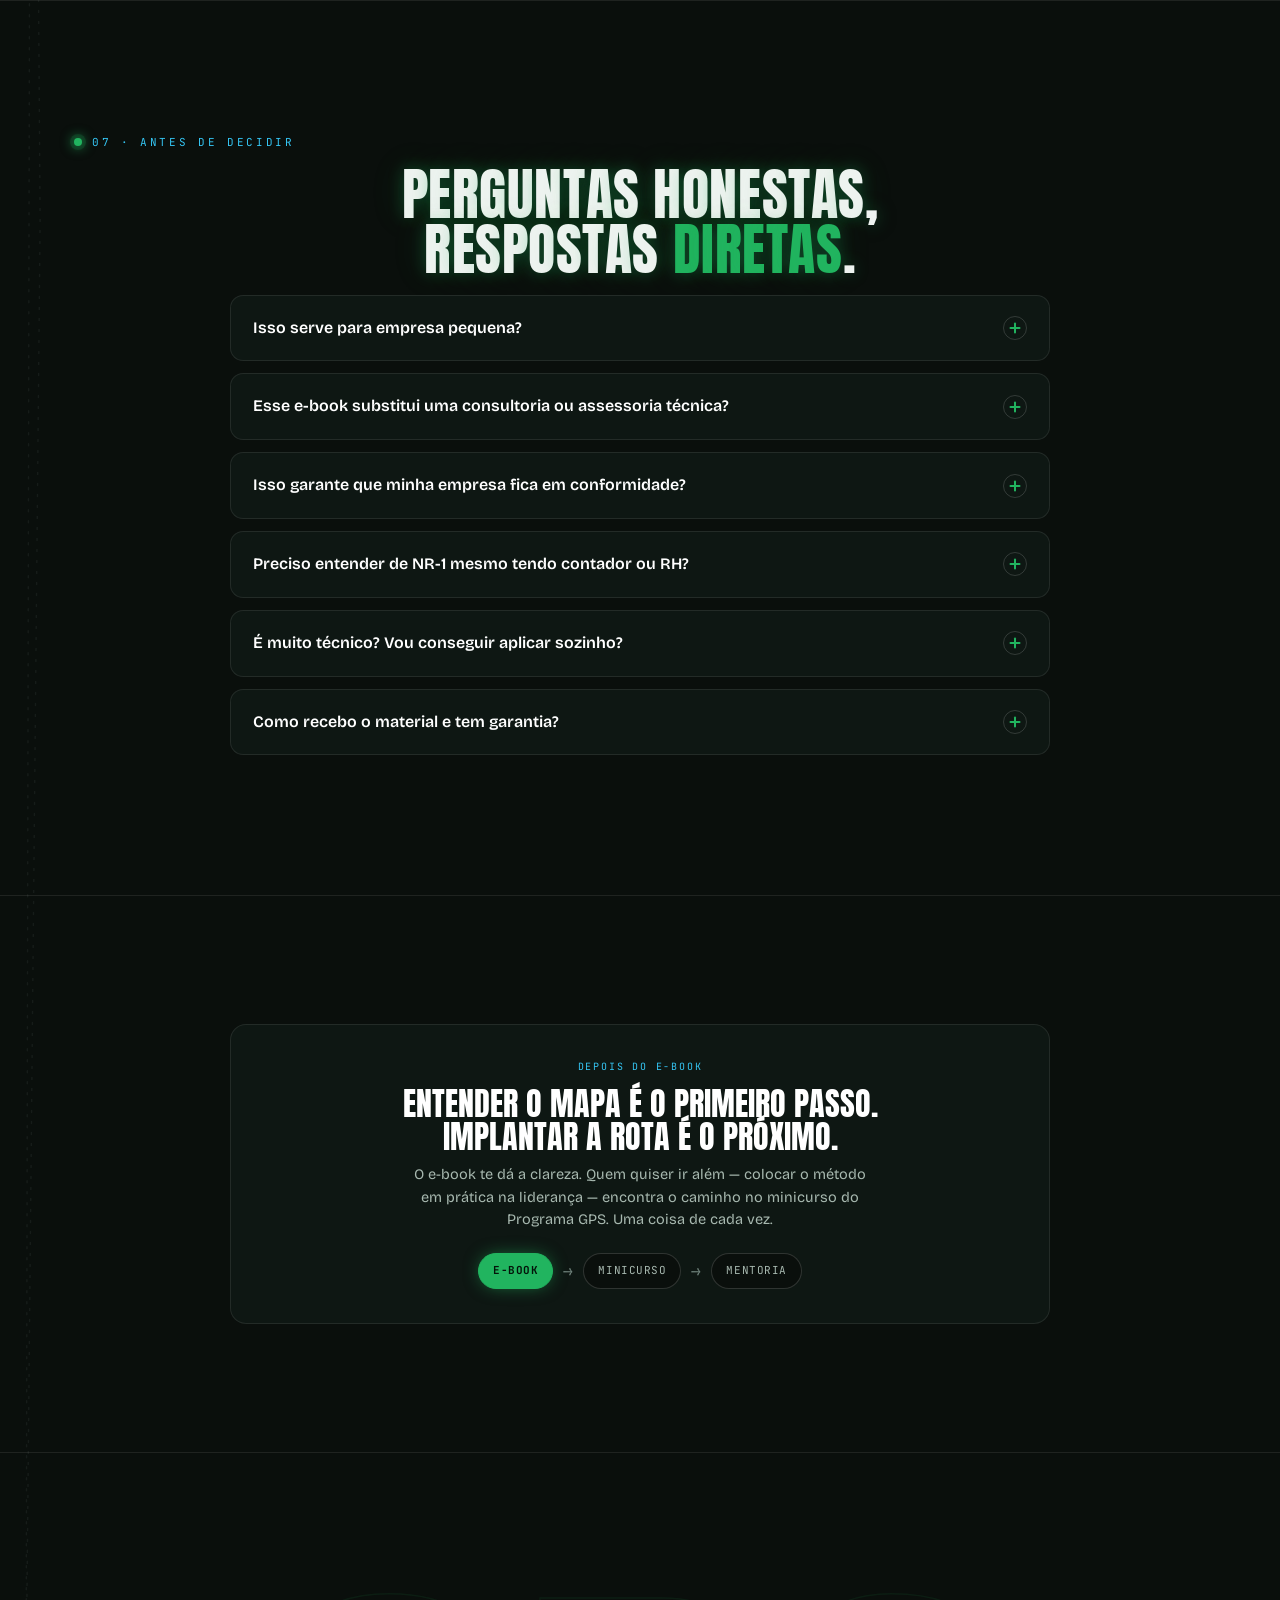
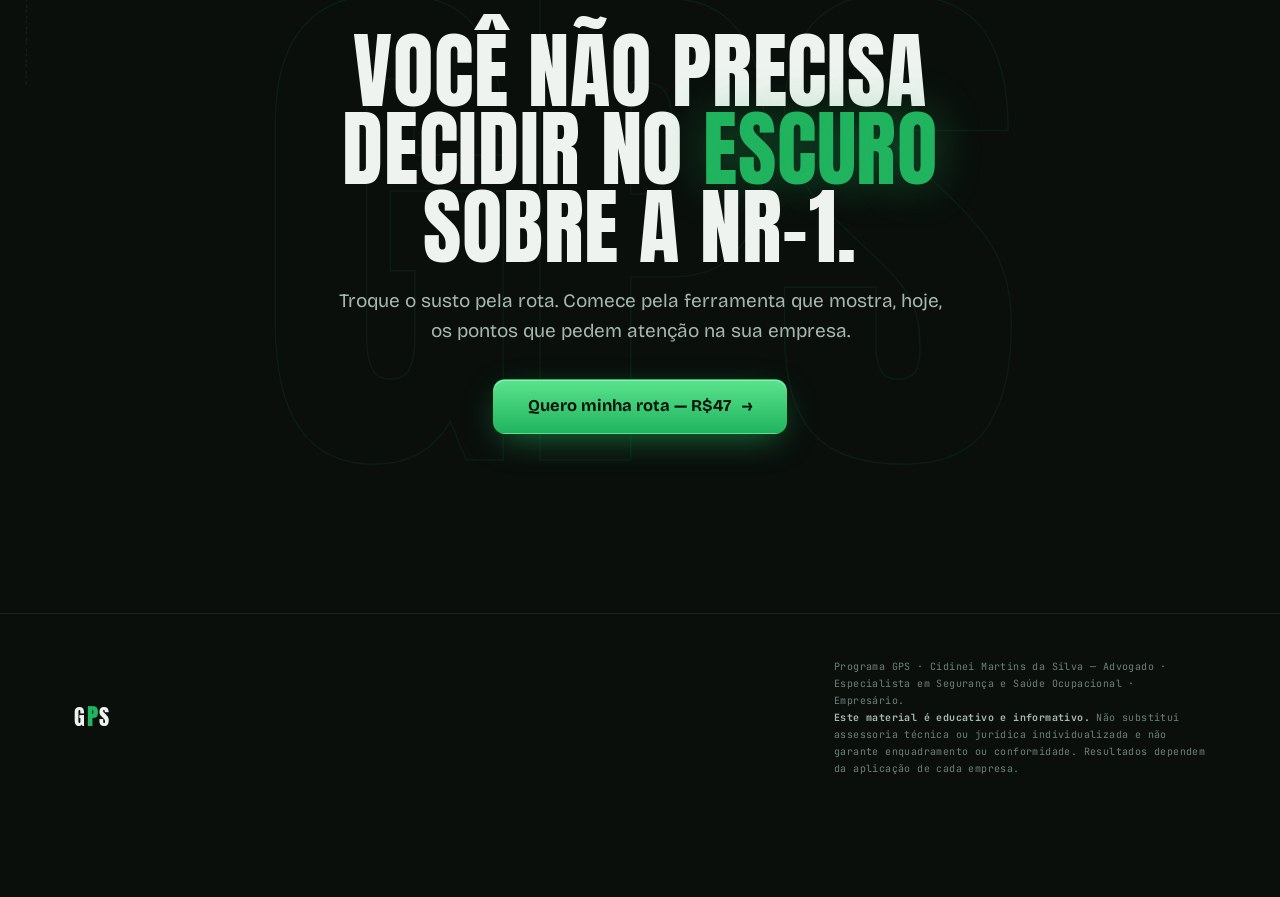
==== commit 19778e67: "p1/p2: galeria com as fotos novas do portfólio (remove SBT/Bom Dia com estado) Pendência das "fotos " ====
--- a/gps-lp/index.html
+++ b/gps-lp/index.html
@@ -567,6 +567,10 @@
 .gitem.gf-bora{background-position:center}      /* dois homens centralizados */
 .gitem.gf-publico{background-position:center}
 .gitem.gf-sicoob{background-position:center}
+.gitem.gf-nr1{background-position:58% center}    /* palestra NR-1: ele à direita do palco */
+.gitem.gf-palcdl{background-position:24% center} /* CDL: ele + púlpito à esquerda */
+.gitem.gf-inco{background-position:center 34%}   /* in company: ele na parte de cima */
+.gitem.gf-metodo{background-position:42% center} /* flipchart: ele centro-esquerda */
 
 /* PROVA (16/10) — corte é vertical: prioriza rostos + corpo (largura inteira preserva 2 pessoas) */
 .pcard .ph.pf-sbt{background-position:center 32%}
@@ -1017,11 +1021,11 @@
   <div class="gallery-outer">
     <div class="gallery" id="gallery">
       <div class="gitem gf-hero" role="img" aria-label="Cidinei Martins — retrato de autoridade" style="--pimg:url('assets/cidinei-hero.jpg')"><span class="brk"></span><div class="gnote"><svg viewBox="0 0 24 24" fill="none" stroke="currentColor" stroke-width="1.4"><circle cx="12" cy="8" r="4"/><path d="M4 21c0-4 3.6-7 8-7s8 3 8 7"/></svg><span>assets/cidinei-hero.jpg</span></div><div class="glab"><div class="k">Institucional</div><div class="t">Retrato · autoridade</div></div></div>
-      <div class="gitem gf-auth" role="img" aria-label="Cidinei Martins ensinando o método no flipchart" style="--pimg:url('assets/cidinei-autoridade.jpg')"><span class="brk"></span><div class="gnote"><svg viewBox="0 0 24 24" fill="none" stroke="currentColor" stroke-width="1.4"><circle cx="12" cy="8" r="4"/><path d="M4 21c0-4 3.6-7 8-7s8 3 8 7"/></svg><span>assets/cidinei-autoridade.jpg</span></div><div class="glab"><div class="k">Palco</div><div class="t">Ensinando o método</div></div></div>
-      <div class="gitem gf-sbt" role="img" aria-label="Cidinei Martins em entrevista no SBT" style="--pimg:url('assets/prova-sbt.jpg')"><span class="brk"></span><div class="gnote"><svg viewBox="0 0 24 24" fill="none" stroke="currentColor" stroke-width="1.4"><rect x="3" y="6" width="18" height="12" rx="2"/><path d="M8 21h8"/></svg><span>assets/prova-sbt.jpg</span></div><div class="glab"><div class="k">Televisão</div><div class="t">SBT</div></div></div>
-      <div class="gitem gf-globo gcontain" role="img" aria-label="Cidinei Martins em participação no Bom Dia" style="--pimg:url('assets/prova-globo.jpg')"><div class="gbg"></div><div class="gfg"></div><span class="brk"></span><div class="gnote"><svg viewBox="0 0 24 24" fill="none" stroke="currentColor" stroke-width="1.4"><rect x="3" y="6" width="18" height="12" rx="2"/><path d="M8 21h8"/></svg><span>assets/prova-globo.jpg</span></div><div class="glab"><div class="k">Televisão</div><div class="t">Bom Dia</div></div></div>
-      <div class="gitem gf-cdl" role="img" aria-label="Cidinei Martins em workshop na CDL" style="--pimg:url('assets/prova-cdl.jpg')"><span class="brk"></span><div class="gnote"><svg viewBox="0 0 24 24" fill="none" stroke="currentColor" stroke-width="1.4"><path d="M3 21h18M5 21V8l7-4 7 4v13"/></svg><span>assets/prova-cdl.jpg</span></div><div class="glab"><div class="k">Instituição</div><div class="t">Workshop · CDL</div></div></div>
-      <div class="gitem gf-bora" role="img" aria-label="Cidinei Martins com apresentador na TV Bora" style="--pimg:url('assets/galeria-bora.jpg')"><span class="brk"></span><div class="gnote"><svg viewBox="0 0 24 24" fill="none" stroke="currentColor" stroke-width="1.4"><rect x="3" y="6" width="18" height="12" rx="2"/><path d="M8 21h8"/></svg><span>assets/galeria-bora.jpg</span></div><div class="glab"><div class="k">Televisão</div><div class="t">Bora</div></div></div>
+      <div class="gitem gf-nr1" role="img" aria-label="Cidinei Martins palestrando sobre a nova NR-1 para uma plateia" style="--pimg:url('assets/palestra-nr1.jpg')"><span class="brk"></span><div class="gnote"><svg viewBox="0 0 24 24" fill="none" stroke="currentColor" stroke-width="1.4"><circle cx="9" cy="8" r="3"/><circle cx="17" cy="9" r="2.4"/><path d="M3 20c0-3.3 2.7-6 6-6s6 2.7 6 6M15 20c0-2 1-3.7 3-4.4"/></svg><span>assets/palestra-nr1.jpg</span></div><div class="glab"><div class="k">Palco</div><div class="t">Workshop · Nova NR-1</div></div></div>
+      <div class="gitem gf-palcdl" role="img" aria-label="Cidinei Martins em palestra na CDL para o público" style="--pimg:url('assets/palestra-cdl.jpg')"><span class="brk"></span><div class="gnote"><svg viewBox="0 0 24 24" fill="none" stroke="currentColor" stroke-width="1.4"><circle cx="9" cy="8" r="3"/><circle cx="17" cy="9" r="2.4"/><path d="M3 20c0-3.3 2.7-6 6-6s6 2.7 6 6M15 20c0-2 1-3.7 3-4.4"/></svg><span>assets/palestra-cdl.jpg</span></div><div class="glab"><div class="k">Palestra</div><div class="t">Evento na CDL</div></div></div>
+      <div class="gitem gf-inco" role="img" aria-label="Cidinei Martins em treinamento dentro de uma empresa" style="--pimg:url('assets/treinamento-empresa.jpg')"><span class="brk"></span><div class="gnote"><svg viewBox="0 0 24 24" fill="none" stroke="currentColor" stroke-width="1.4"><circle cx="12" cy="8" r="4"/><path d="M4 21c0-4 3.6-7 8-7s8 3 8 7"/></svg><span>assets/treinamento-empresa.jpg</span></div><div class="glab"><div class="k">Empresas</div><div class="t">Treinamento in company</div></div></div>
+      <div class="gitem gf-metodo" role="img" aria-label="Cidinei Martins ensinando o método com flipchart" style="--pimg:url('assets/metodo-flipchart.jpg')"><span class="brk"></span><div class="gnote"><svg viewBox="0 0 24 24" fill="none" stroke="currentColor" stroke-width="1.4"><circle cx="12" cy="8" r="4"/><path d="M4 21c0-4 3.6-7 8-7s8 3 8 7"/></svg><span>assets/metodo-flipchart.jpg</span></div><div class="glab"><div class="k">Método</div><div class="t">Ensinando na prática</div></div></div>
+      <div class="gitem gf-bora" role="img" aria-label="Cidinei Martins em entrevista de TV no programa Bora" style="--pimg:url('assets/galeria-bora.jpg')"><span class="brk"></span><div class="gnote"><svg viewBox="0 0 24 24" fill="none" stroke="currentColor" stroke-width="1.4"><rect x="3" y="6" width="18" height="12" rx="2"/><path d="M8 21h8"/></svg><span>assets/galeria-bora.jpg</span></div><div class="glab"><div class="k">Televisão</div><div class="t">Entrevista · Bora</div></div></div>
       <div class="gitem gf-publico" role="img" aria-label="Cidinei Martins apresentando para o público em evento" style="--pimg:url('assets/galeria-publico.jpg')"><span class="brk"></span><div class="gnote"><svg viewBox="0 0 24 24" fill="none" stroke="currentColor" stroke-width="1.4"><circle cx="9" cy="8" r="3"/><circle cx="17" cy="9" r="2.4"/><path d="M3 20c0-3.3 2.7-6 6-6s6 2.7 6 6M15 20c0-2 1-3.7 3-4.4"/></svg><span>assets/galeria-publico.jpg</span></div><div class="glab"><div class="k">Conexão</div><div class="t">Com o público</div></div></div>
       <div class="gitem gf-sicoob" role="img" aria-label="Cidinei Martins em ação institucional no SICOOB" style="--pimg:url('assets/galeria-sicoob.jpg')"><span class="brk"></span><div class="gnote"><svg viewBox="0 0 24 24" fill="none" stroke="currentColor" stroke-width="1.4"><path d="M3 21h18M5 21V8l7-4 7 4v13"/></svg><span>assets/galeria-sicoob.jpg</span></div><div class="glab"><div class="k">Instituição</div><div class="t">SICOOB</div></div></div>
     </div>
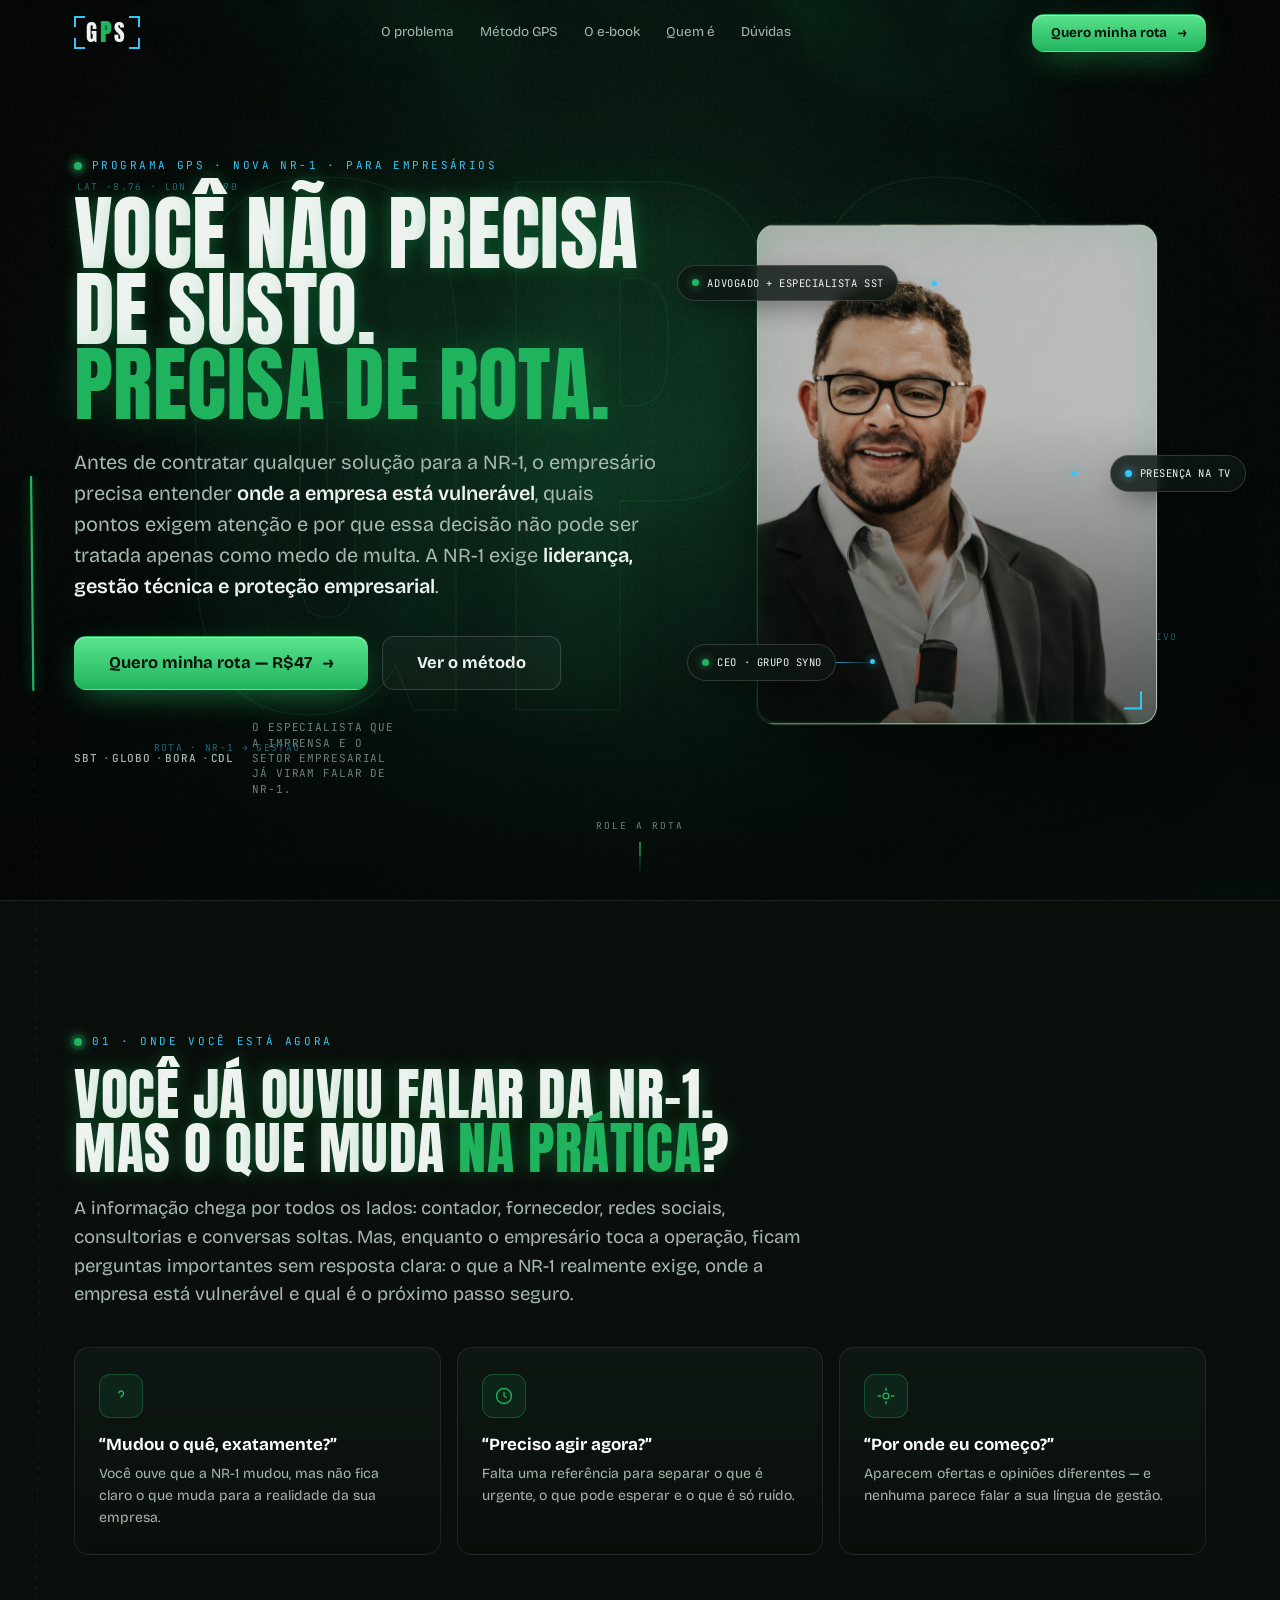
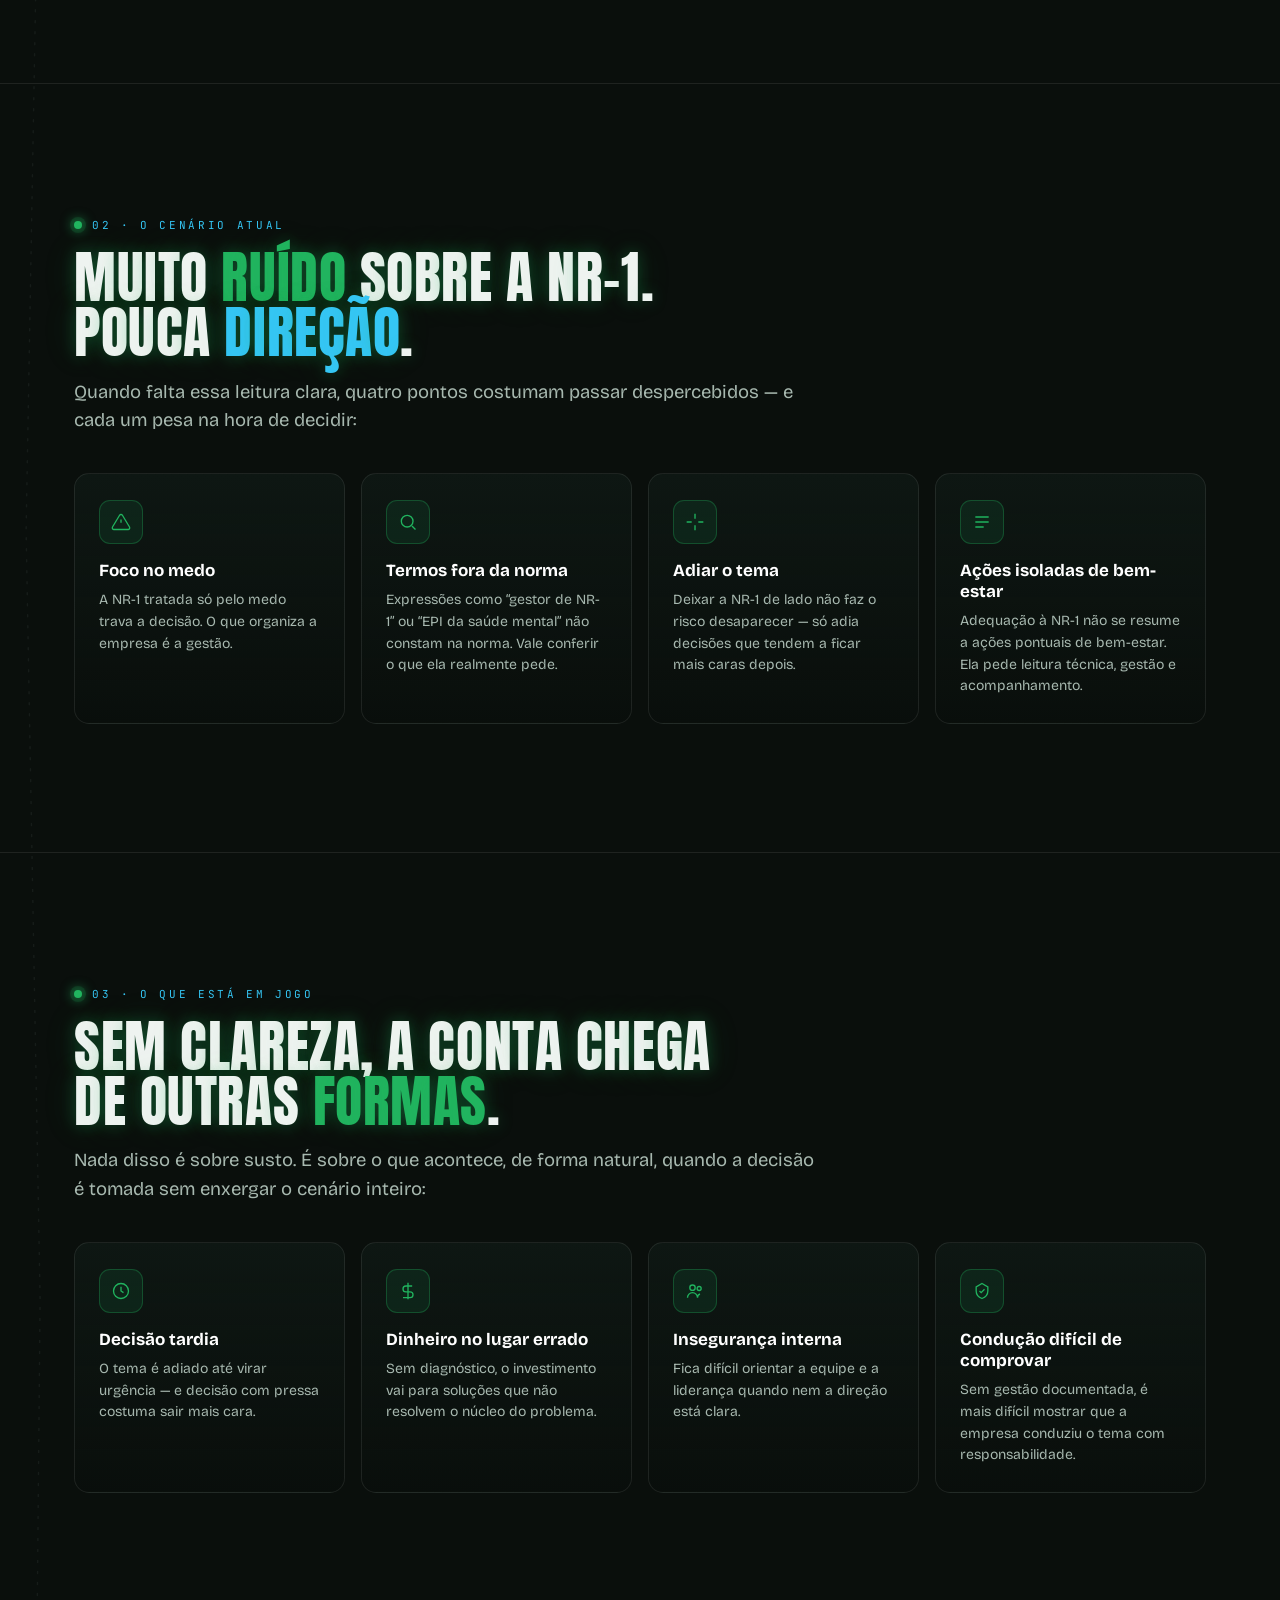
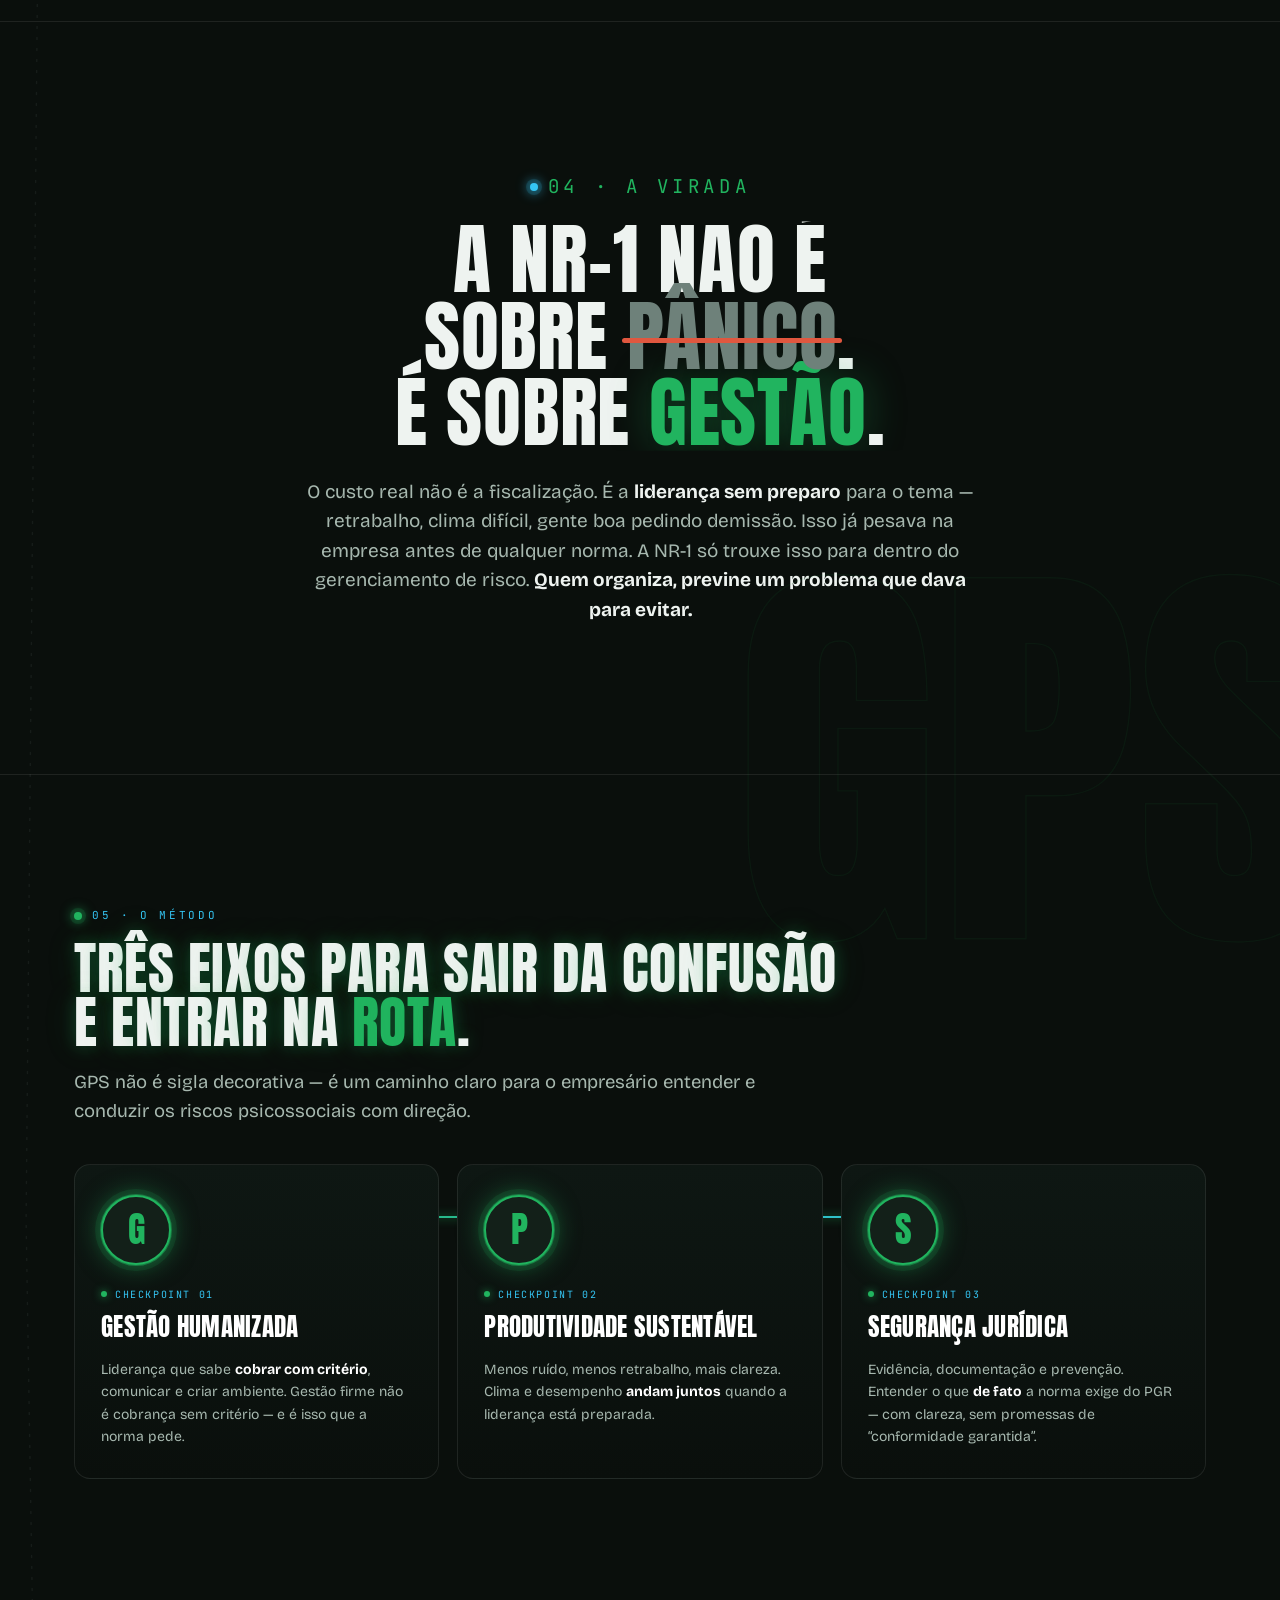
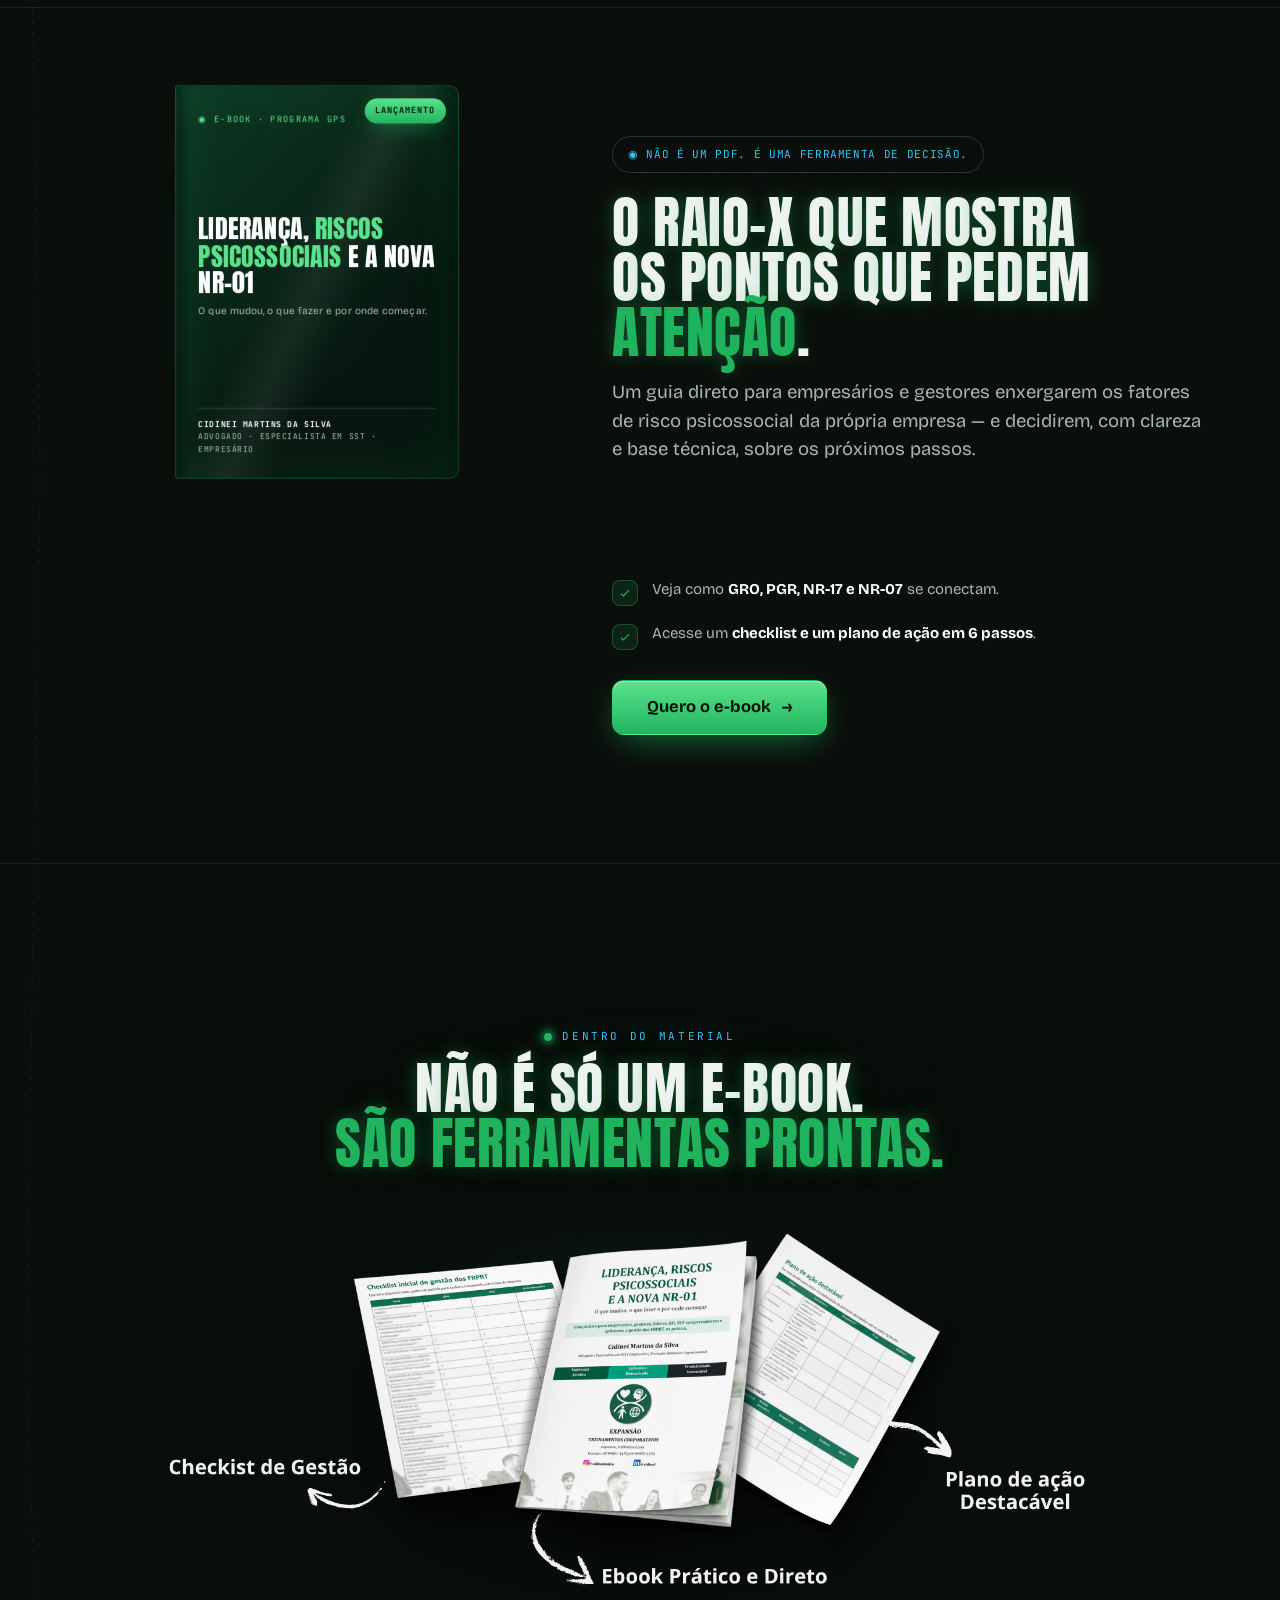
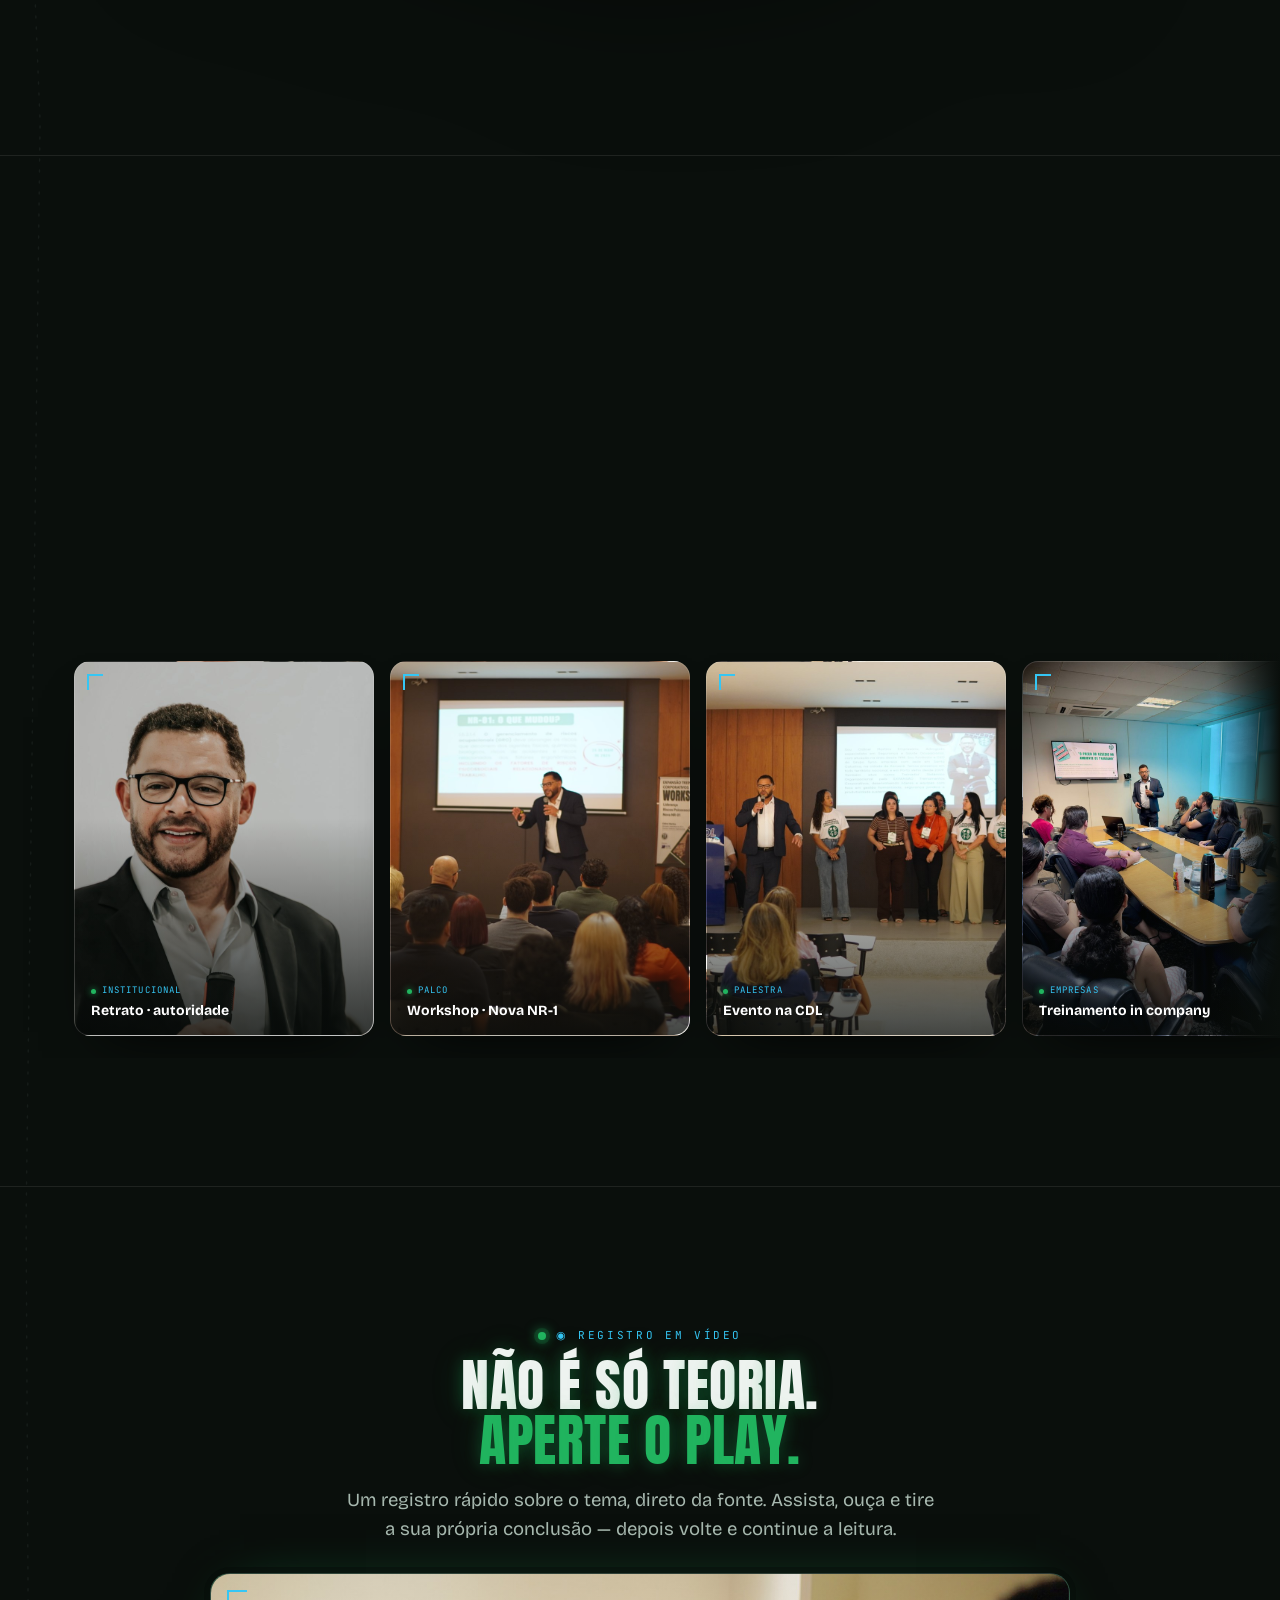
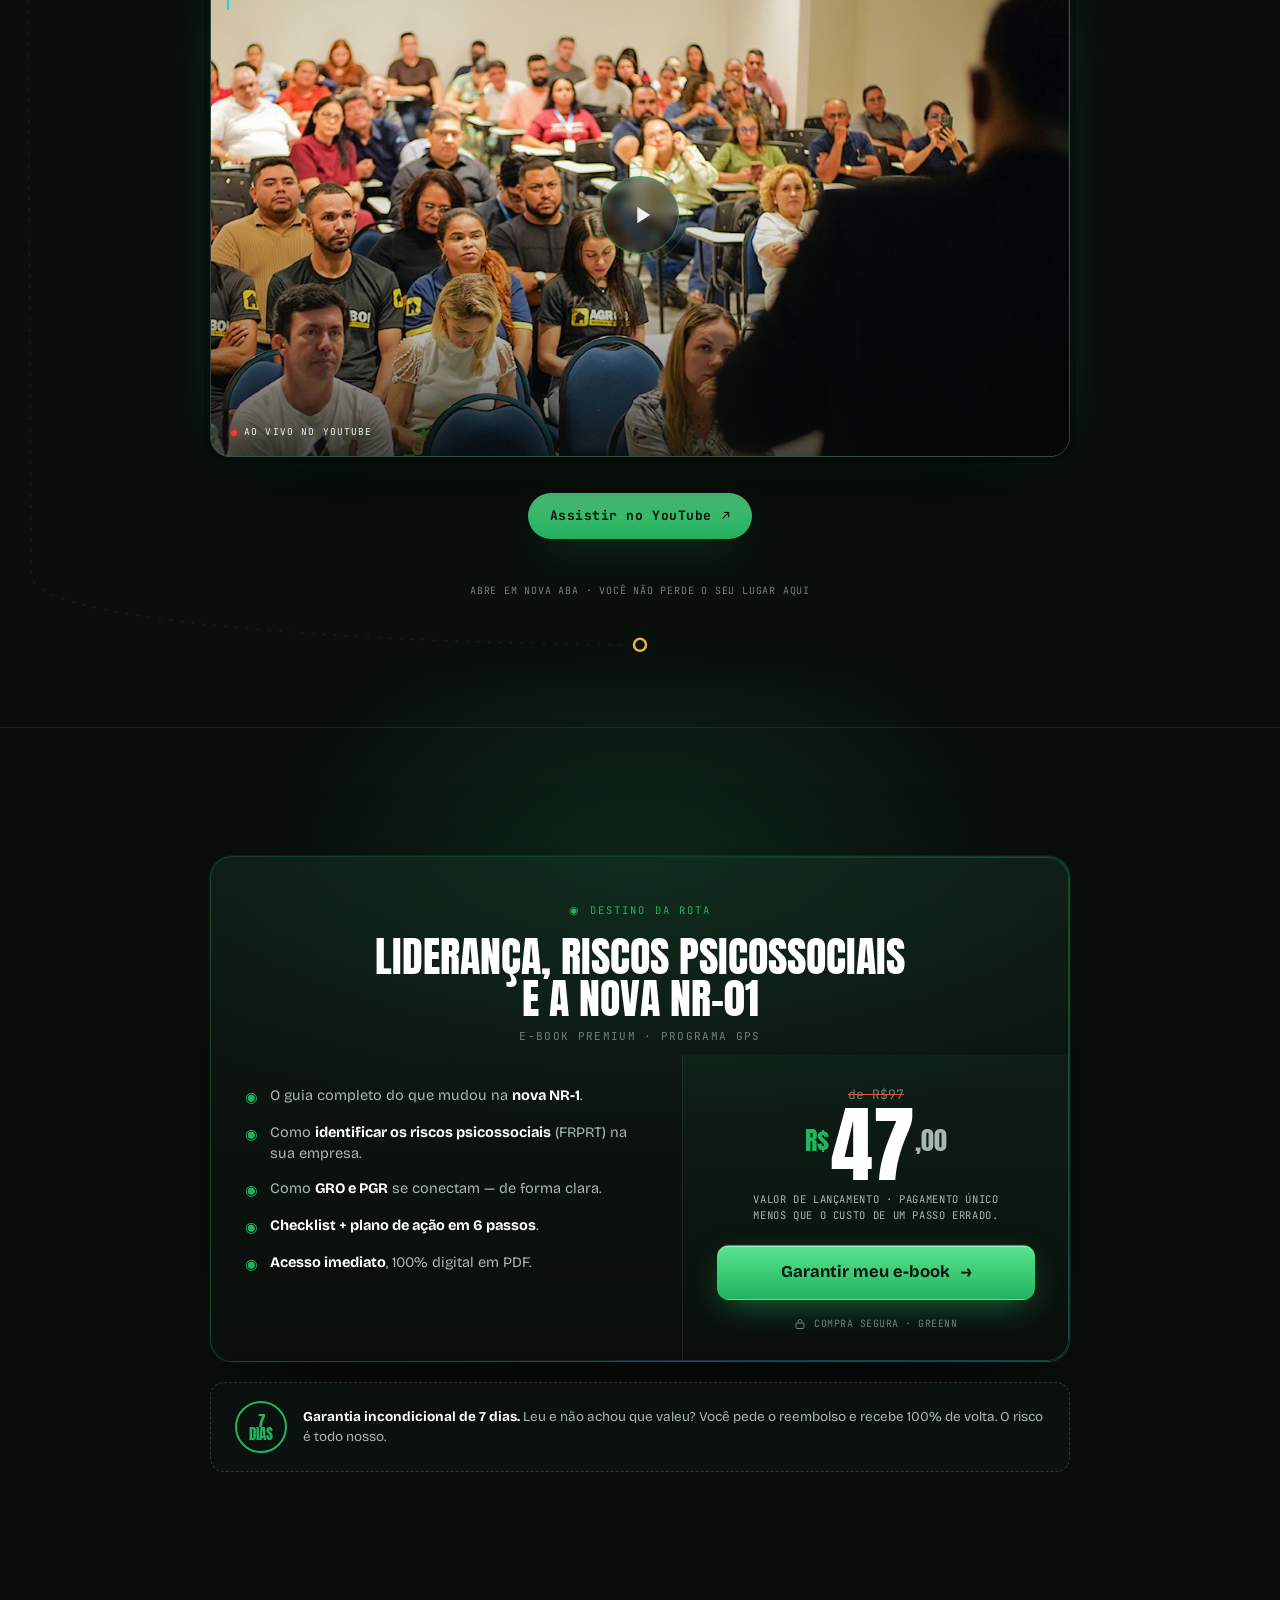
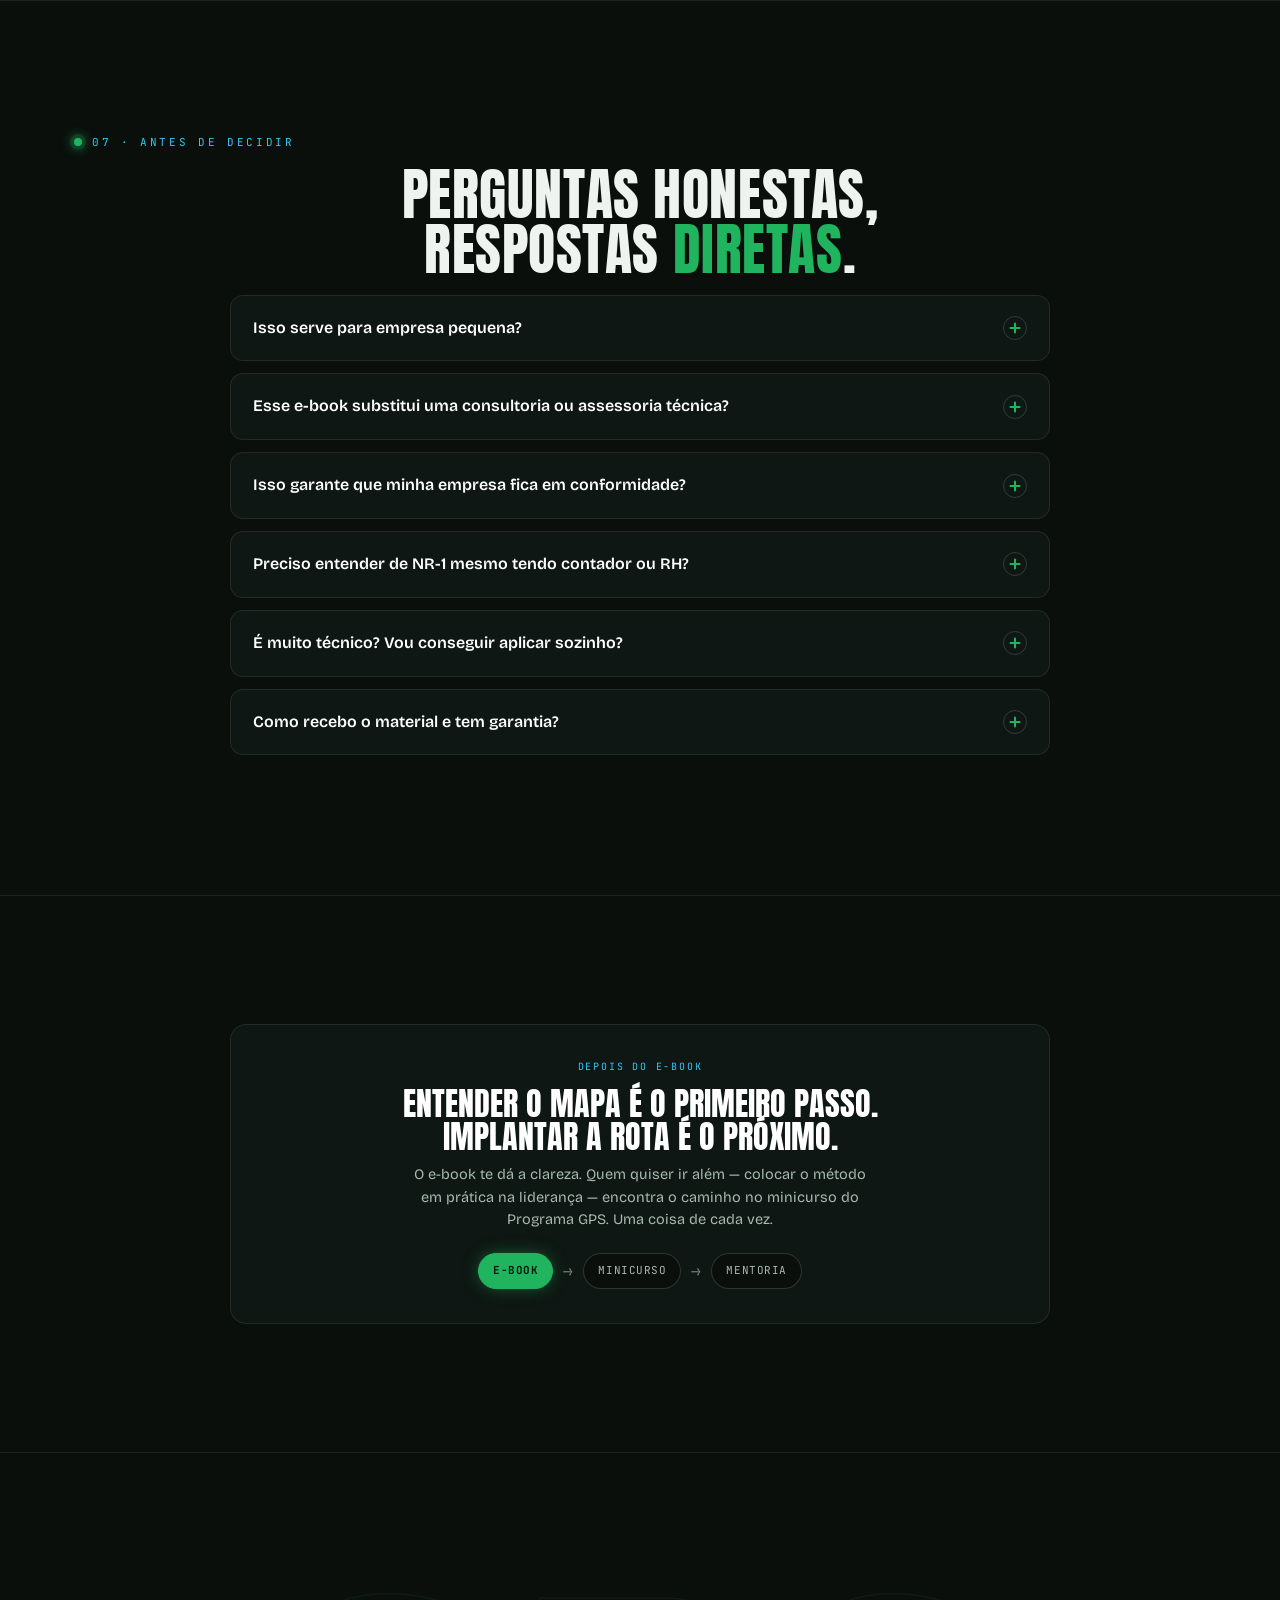
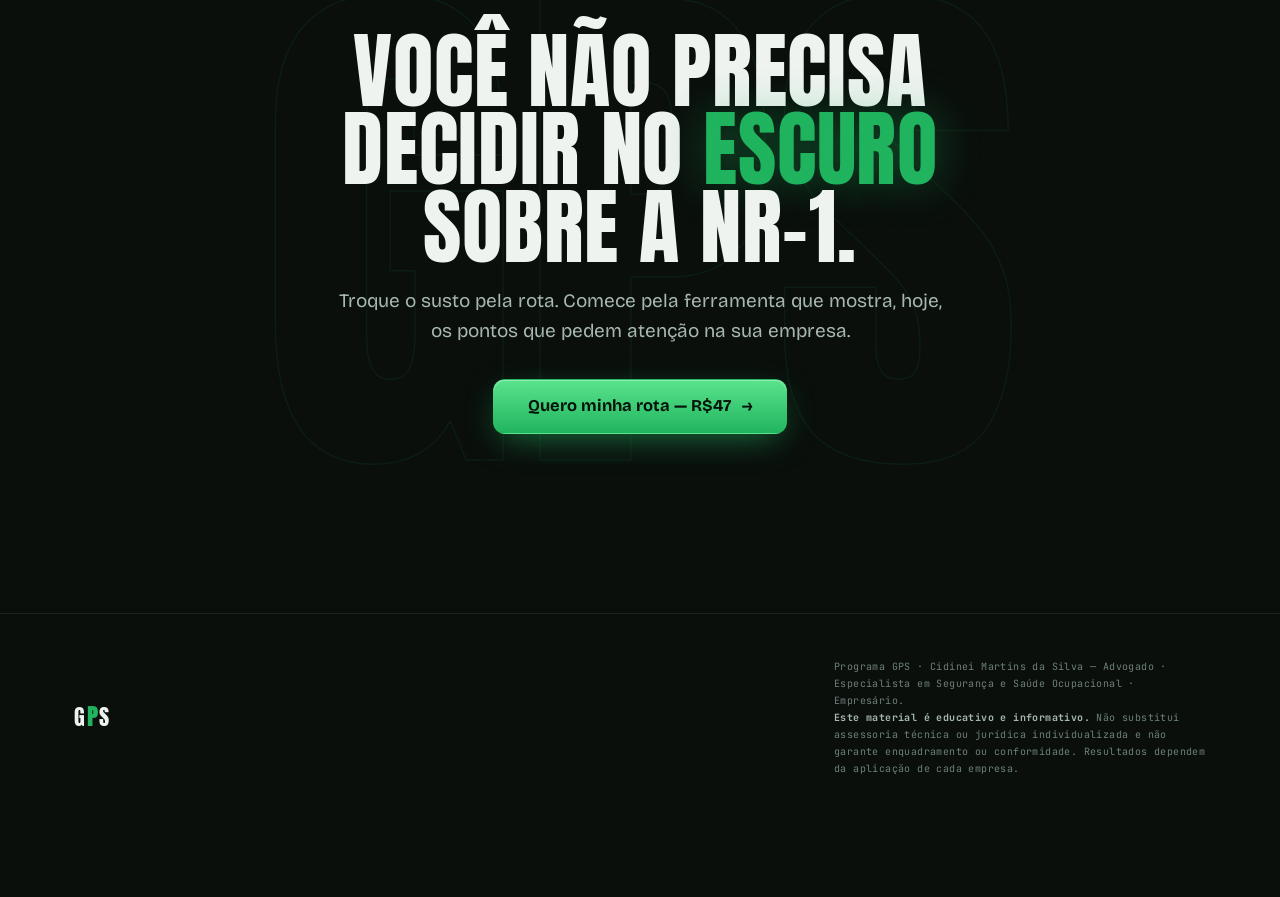
==== commit ba6bba68: "rota (linha lateral): corrige bug que quebrava a chegada no e-book A "trilha" que acompanha o scroll" ====
--- a/gps-lp/index.html
+++ b/gps-lp/index.html
@@ -99,6 +99,7 @@
 .sec-h,#heroTitle,.final h2,.offer-top h2{transition:text-shadow .6s ease}
 .energized{animation:enrg 1.3s ease forwards}
 @keyframes enrg{0%{text-shadow:0 0 0 rgba(var(--green-rgb),0)}35%{text-shadow:0 0 30px rgba(var(--green-rgb),.7),0 0 62px rgba(var(--green-rgb),.3)}100%{text-shadow:0 0 16px rgba(var(--green-rgb),.32),0 0 34px rgba(var(--green-rgb),.15)}}
+@media (prefers-reduced-motion:reduce){.energized{animation:none;text-shadow:0 0 16px rgba(var(--green-rgb),.32),0 0 34px rgba(var(--green-rgb),.15)}}
 
 /* barra de progresso no topo */
 .topbar{position:fixed;top:0;left:0;height:2px;width:100%;z-index:50;transform:scaleX(0);transform-origin:left;
@@ -1352,21 +1353,23 @@
     var contentLeft=Math.max(24,(docW-1180)/2+24);
     var gutter=contentLeft>=88;                 // vertentes só quando há gutter (PC)
     var Xmain=clamp(contentLeft*0.42,12,84);
-    // âncoras de título: hero + títulos de seção + CTA final
+    // destino = oferta principal (calculado ANTES das âncoras, pra filtrar o que vem depois dele)
+    var offerEl=document.querySelector('.offer-card'); var otopY,ocx;
+    if(offerEl){var orr=offerEl.getBoundingClientRect(); otopY=orr.top+scrollY-18; ocx=orr.left+scrollX+orr.width/2;}
+    else {otopY=docH-420; ocx=docW/2;}
+    // âncoras de título: hero + títulos de seção — só os que vêm ANTES do e-book.
+    // a rota termina na oferta; títulos depois dela (FAQ, CTA final) ficam de fora,
+    // senão o traçado passa do destino e volta (quebra a sensação de chegada).
     anchors=[]; var list=[]; var htEl=document.getElementById('heroTitle'); if(htEl)list.push(htEl);
     [].slice.call(document.querySelectorAll('.sec-h')).forEach(function(e){list.push(e);});
-    var fhEl=document.querySelector('.final h2'); if(fhEl)list.push(fhEl);
     list.forEach(function(el){
       var r=el.getBoundingClientRect(); if(r.height===0)return;
       var y=r.top+scrollY+Math.min(r.height*0.5,54); var left=r.left+scrollX;
+      if(y>=otopY-40)return;
       var isCenter=getComputedStyle(el).textAlign==='center';
       anchors.push({el:el,y:y,left:left,branch:gutter && el.id!=='heroTitle' && !isCenter && left>Xmain+40 && left<docW*0.34});
     });
     anchors.sort(function(a,b){return a.y-b.y;});
-    // destino = oferta principal
-    var offerEl=document.querySelector('.offer-card'); var otopY,ocx;
-    if(offerEl){var orr=offerEl.getBoundingClientRect(); otopY=orr.top+scrollY-18; ocx=orr.left+scrollX+orr.width/2;}
-    else {otopY=docH-420; ocx=docW/2;}
     mainStartY=anchors.length?anchors[0].y:200; mainEndY=otopY; destY=otopY;
     // caminho principal (desce no gutter e curva para dentro da oferta)
     var d='M '+Xmain.toFixed(1)+' '+mainStartY.toFixed(1);
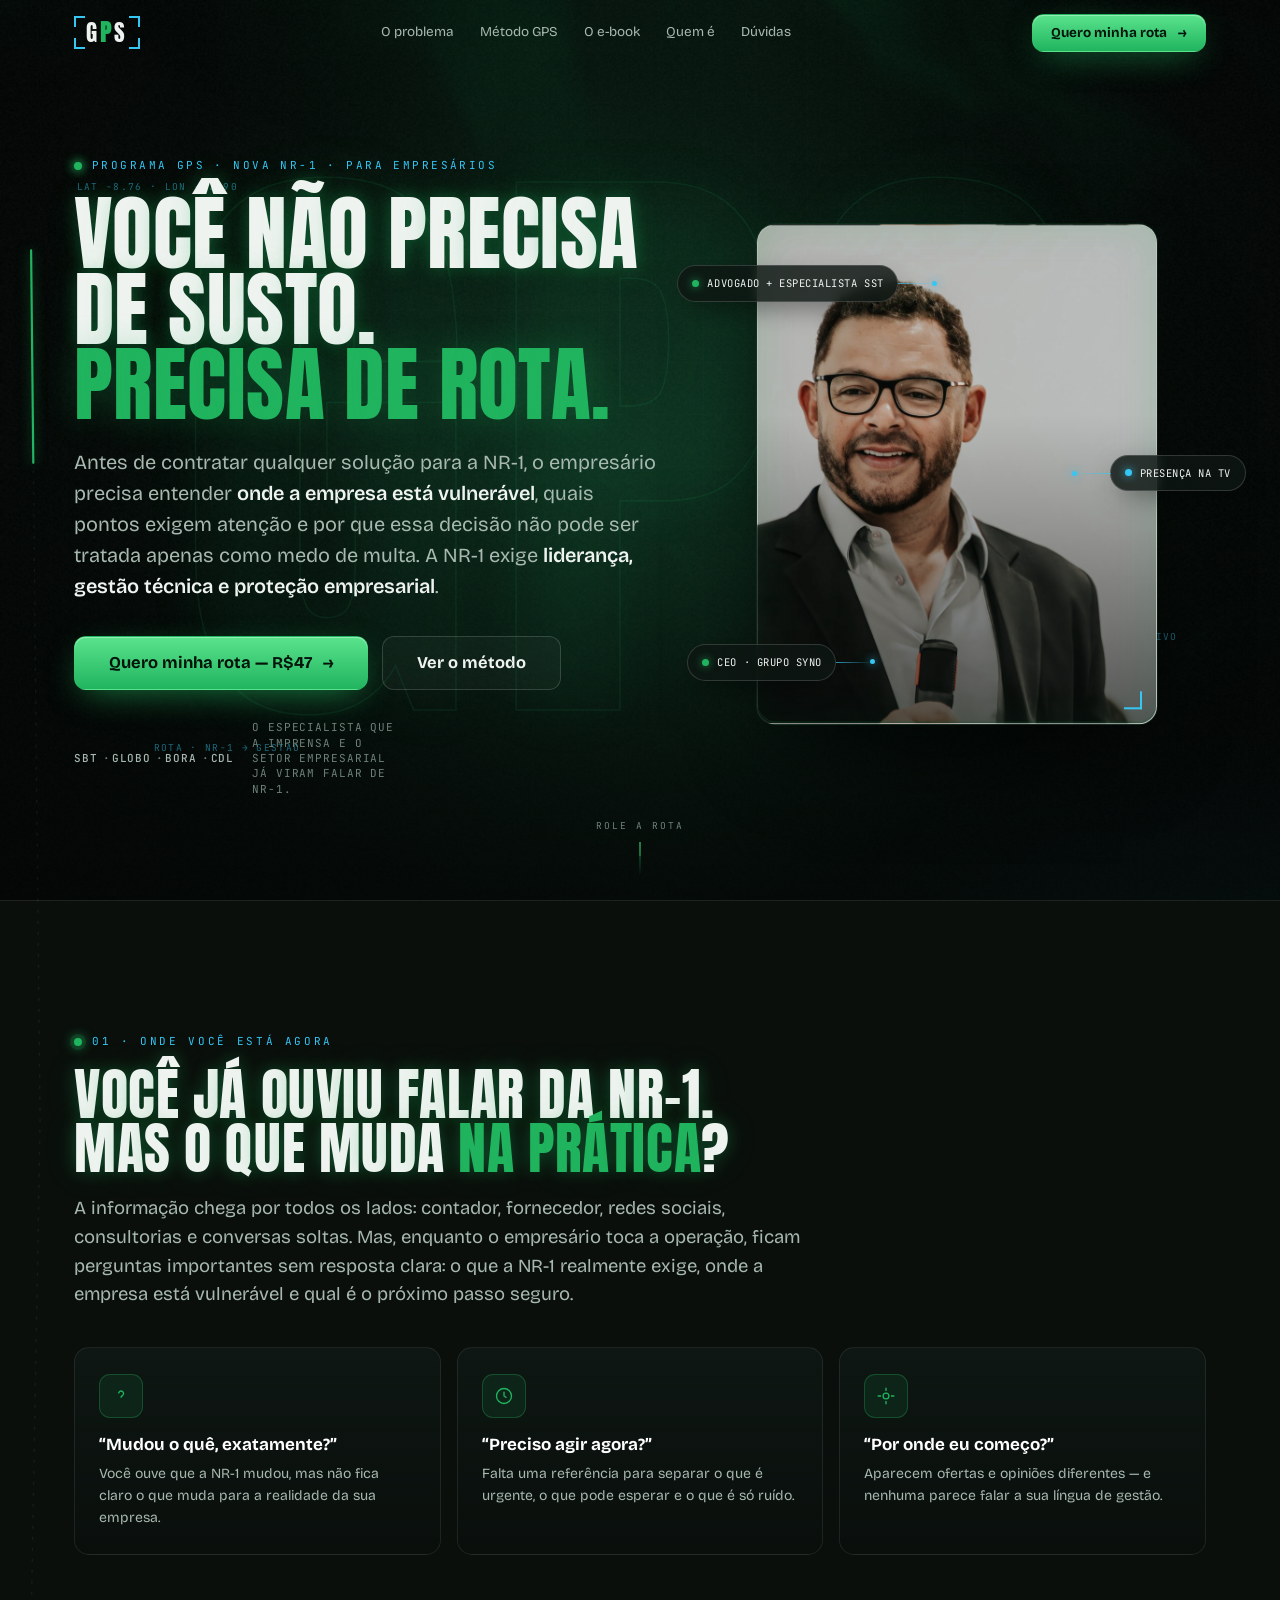
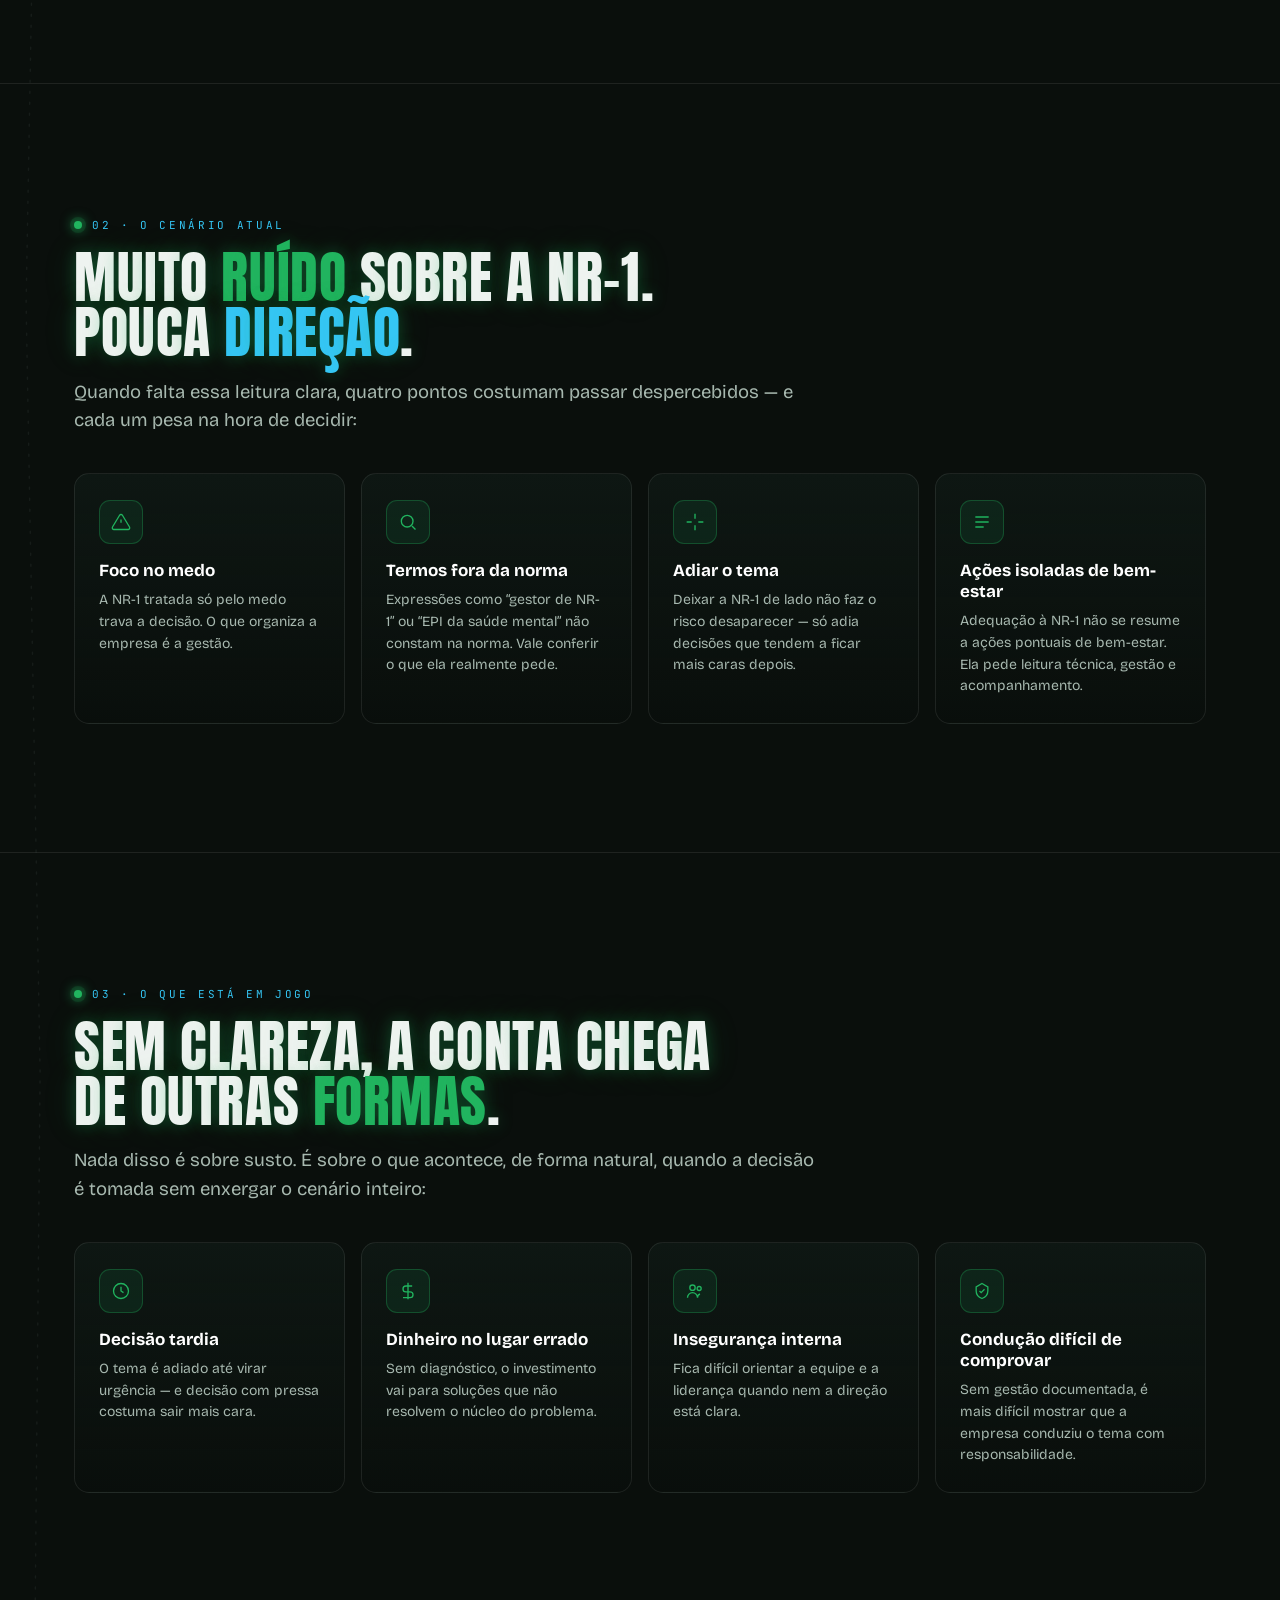
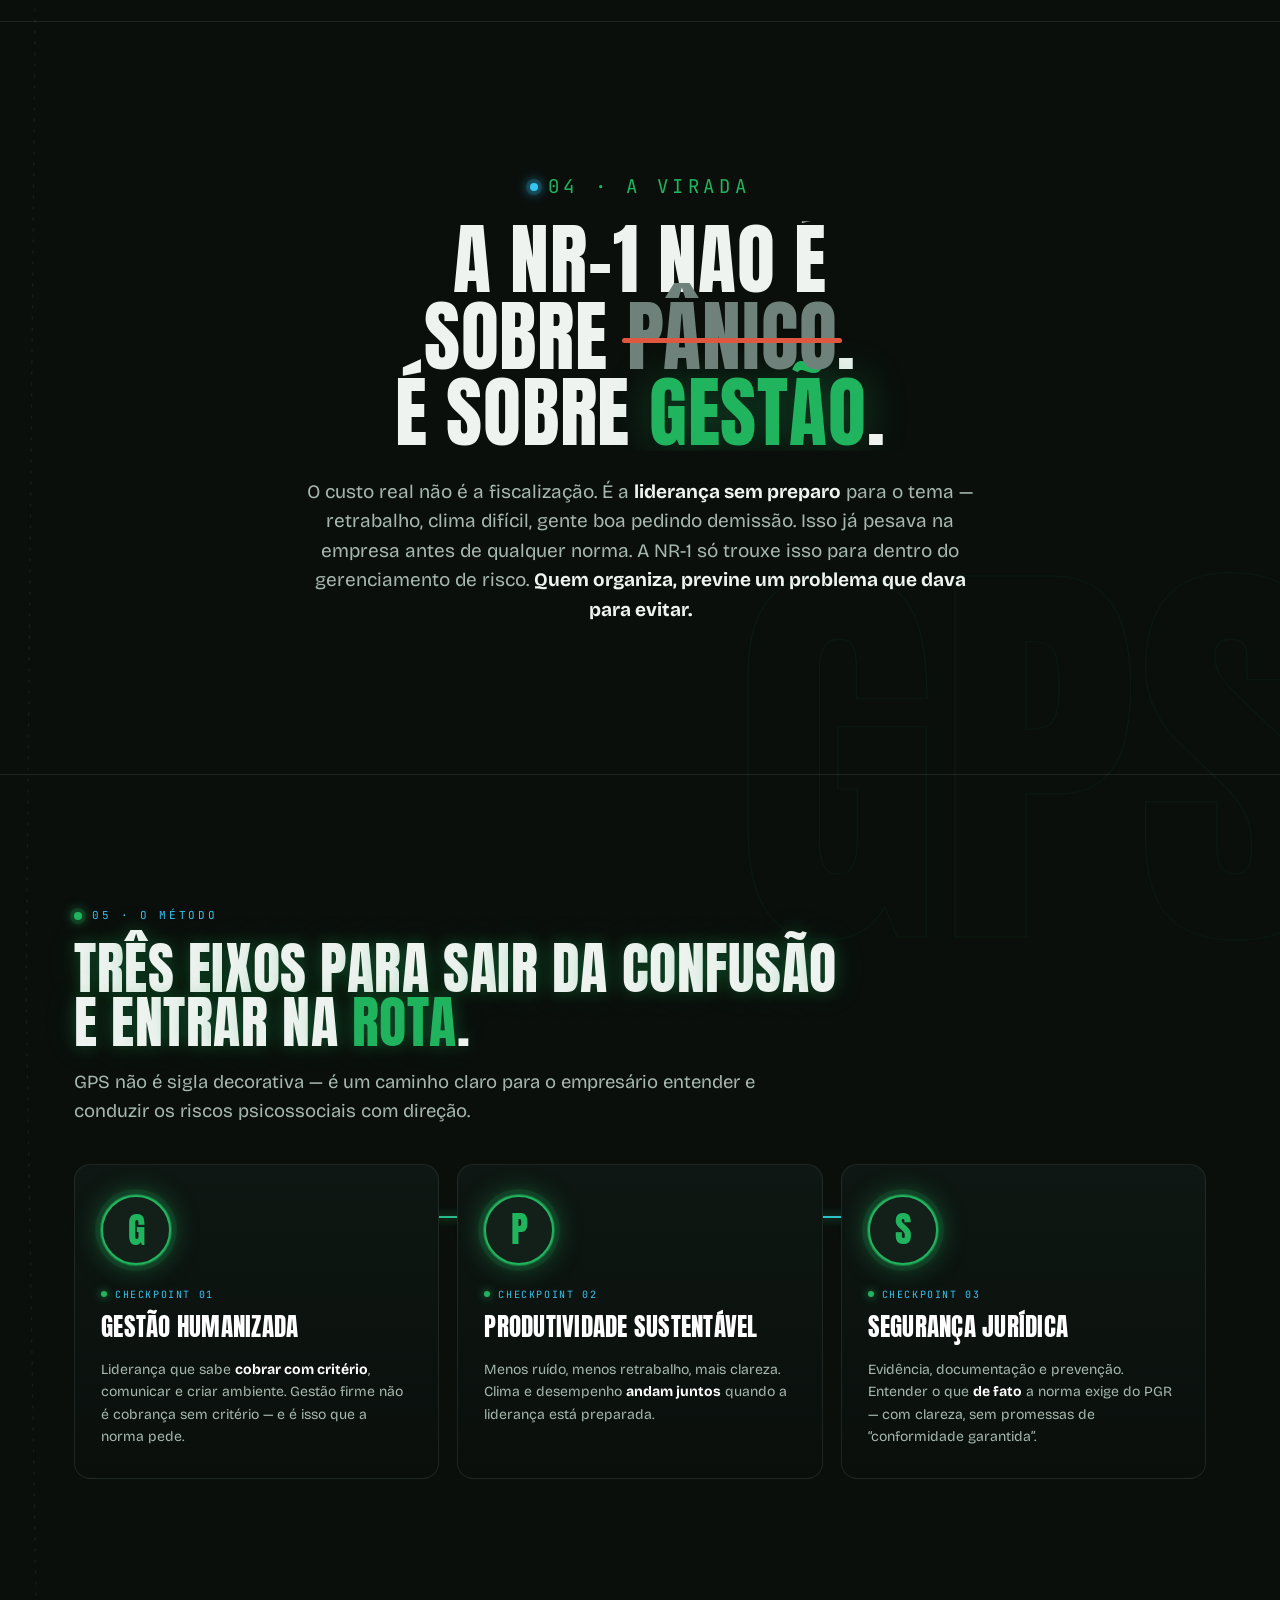
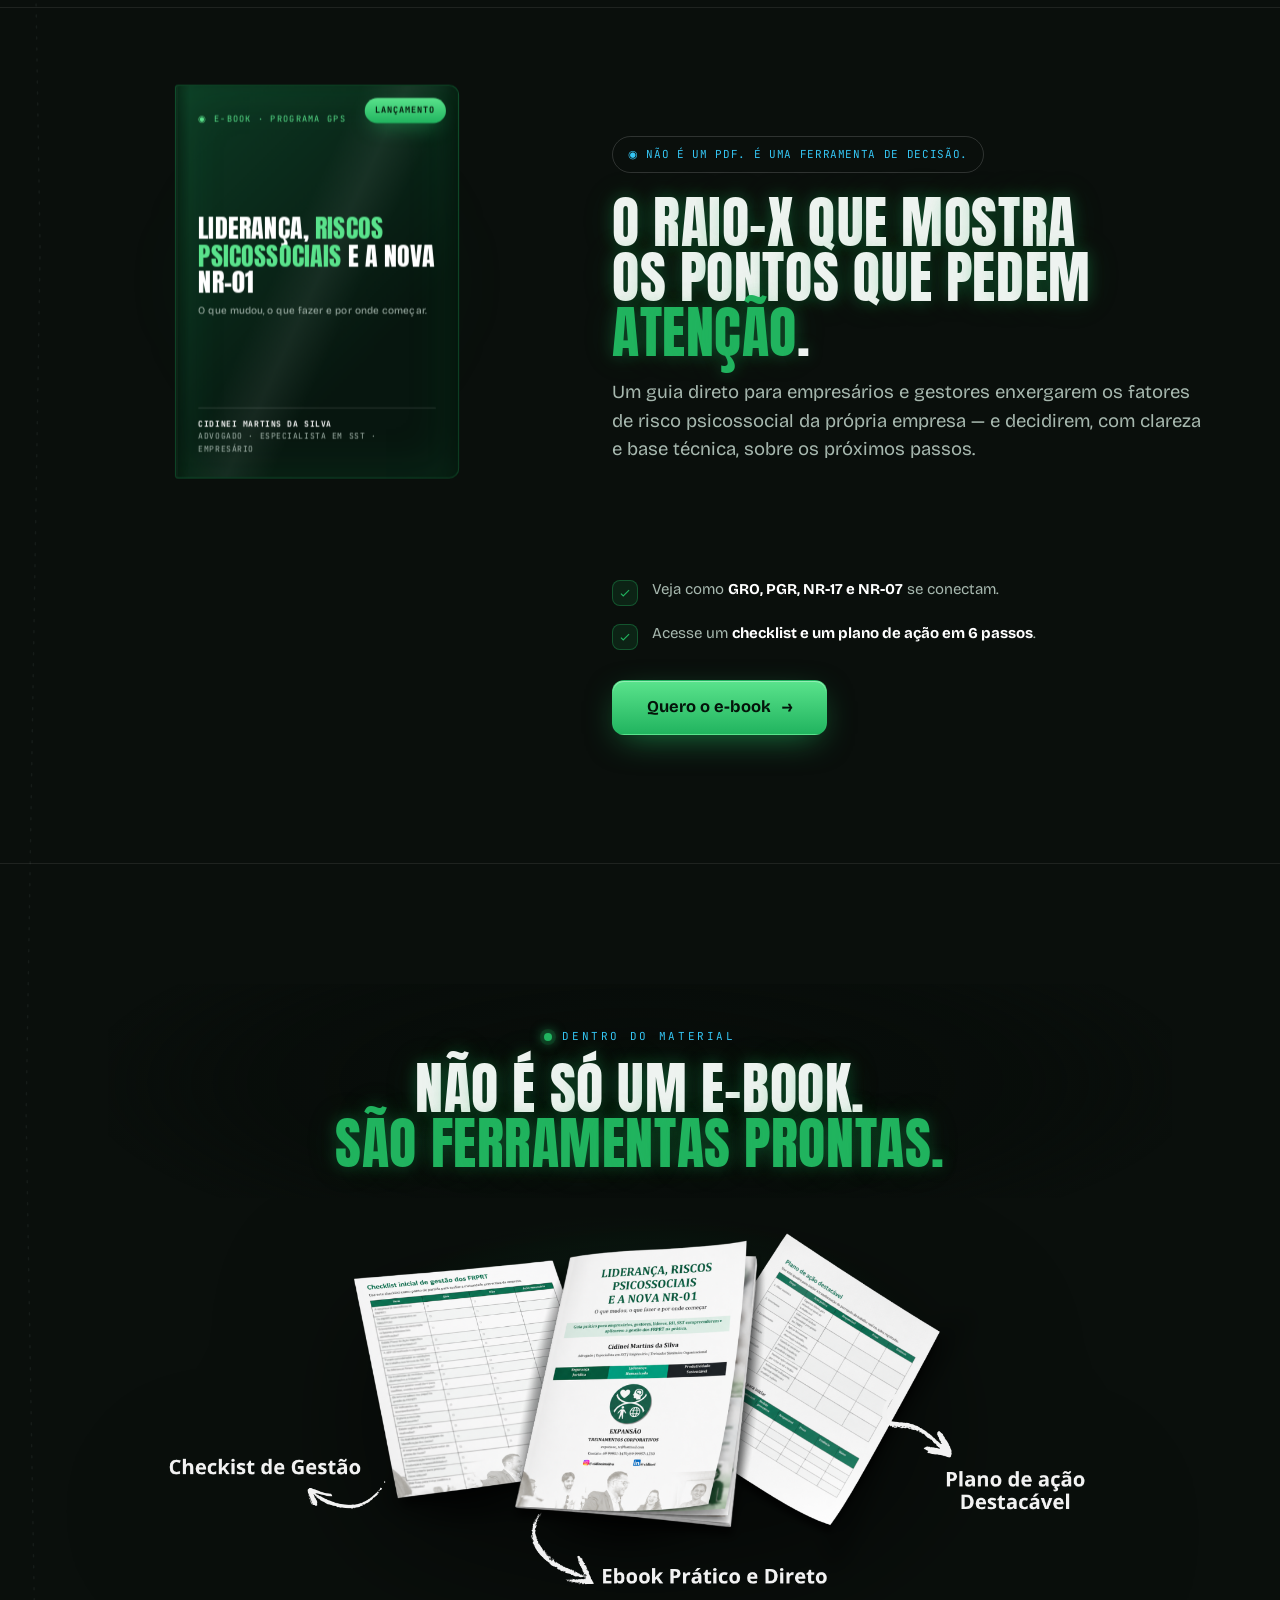
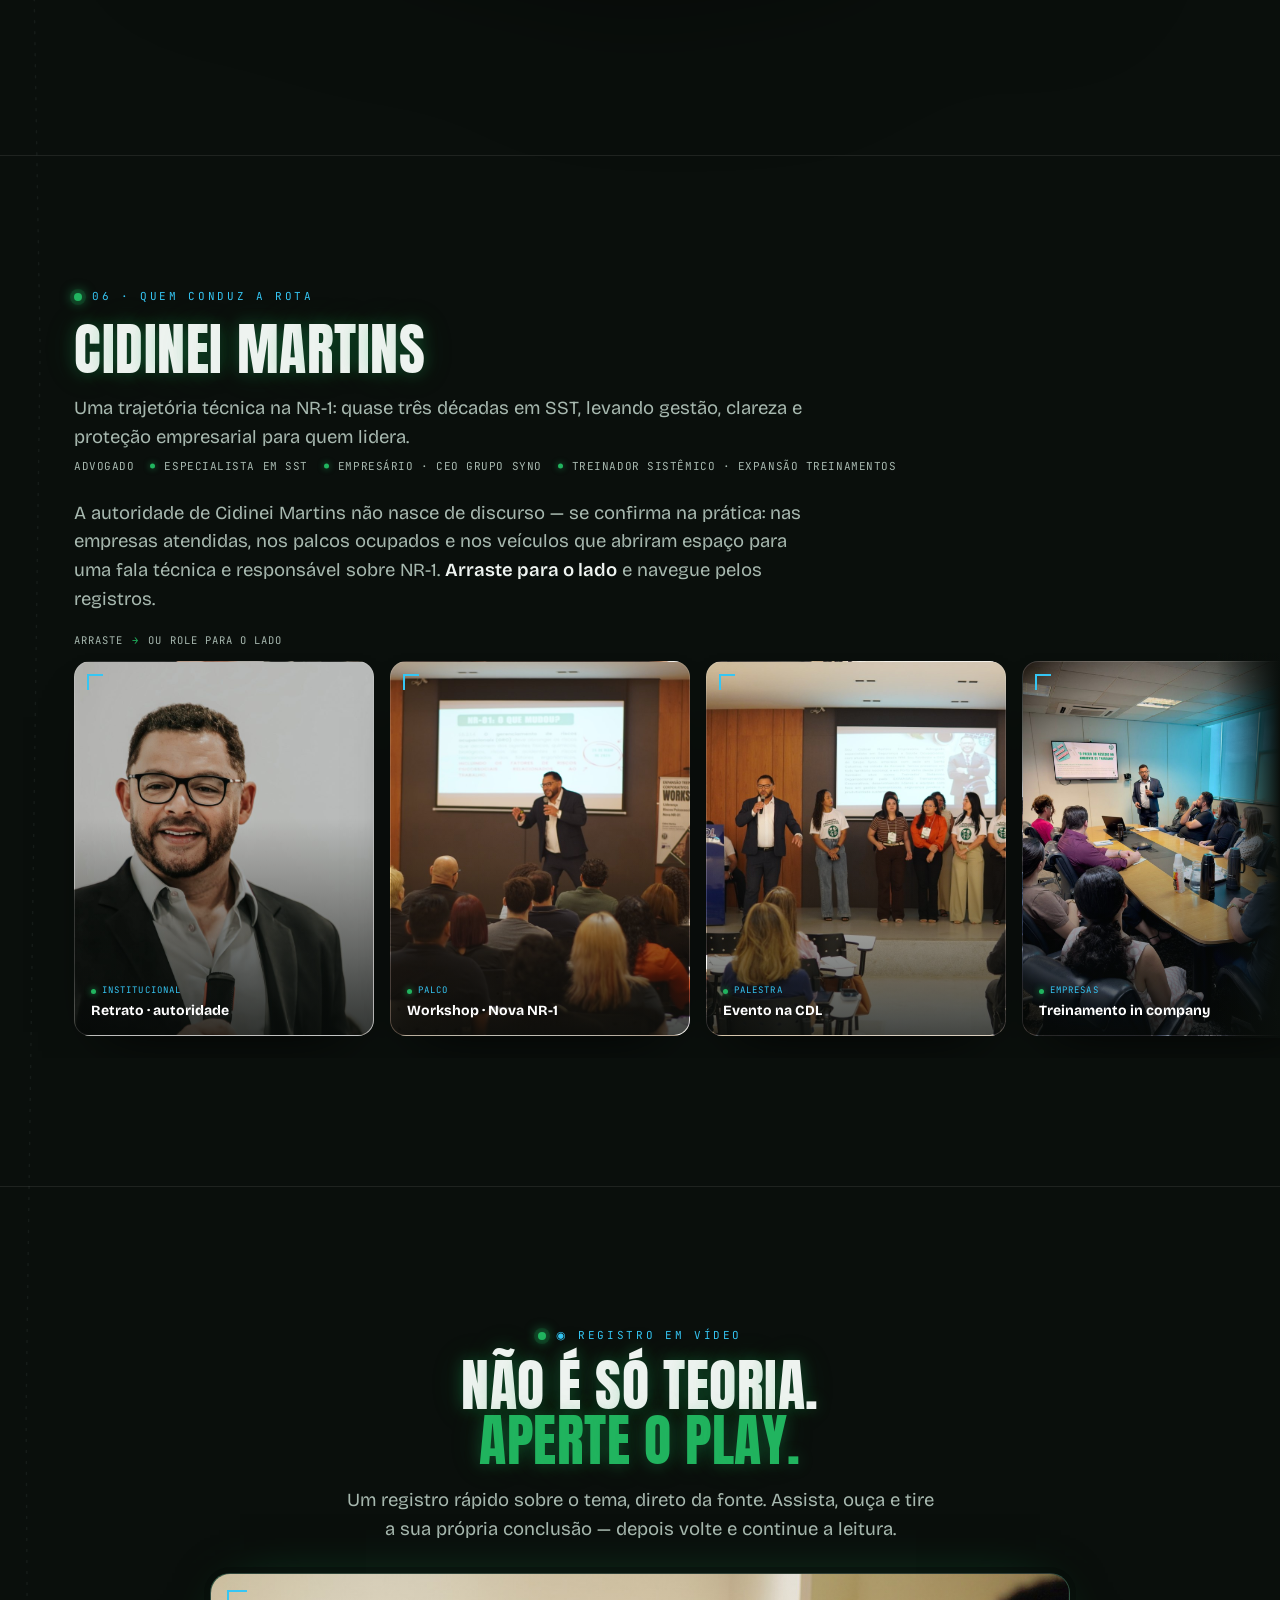
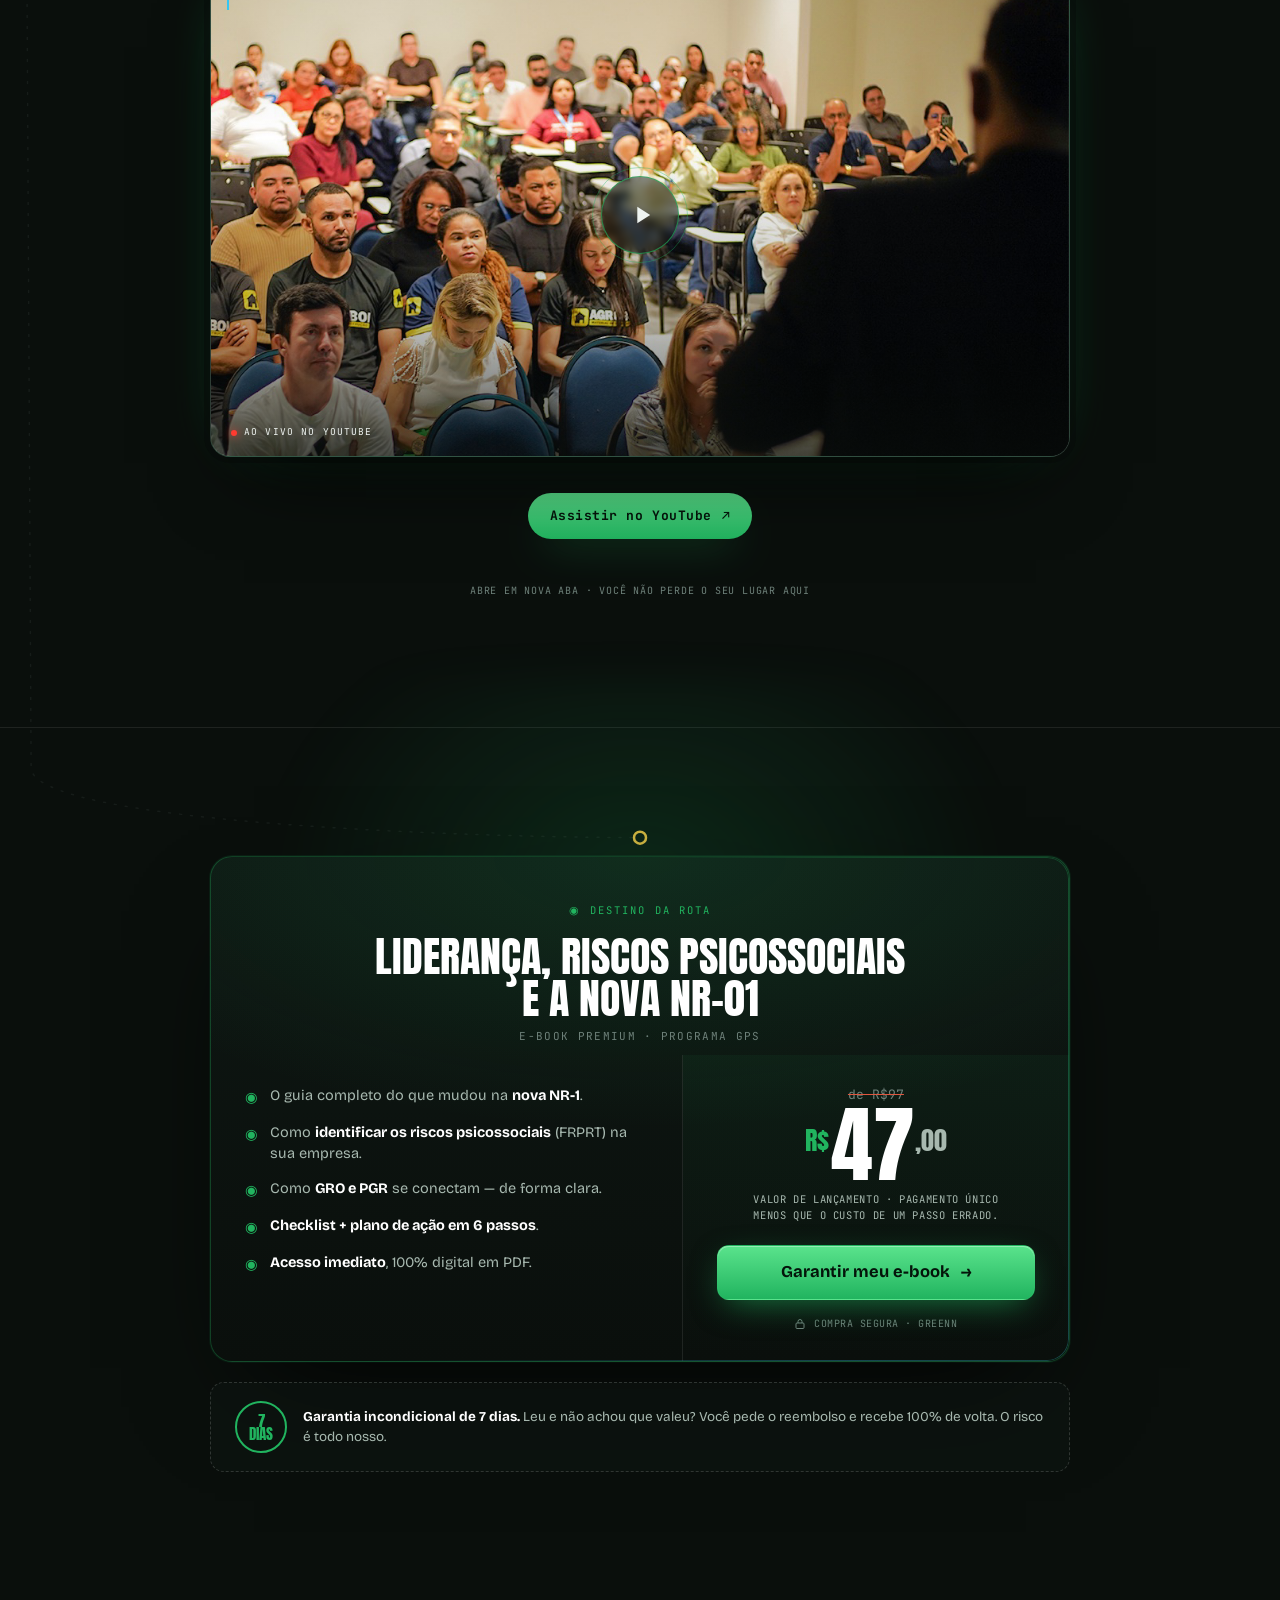
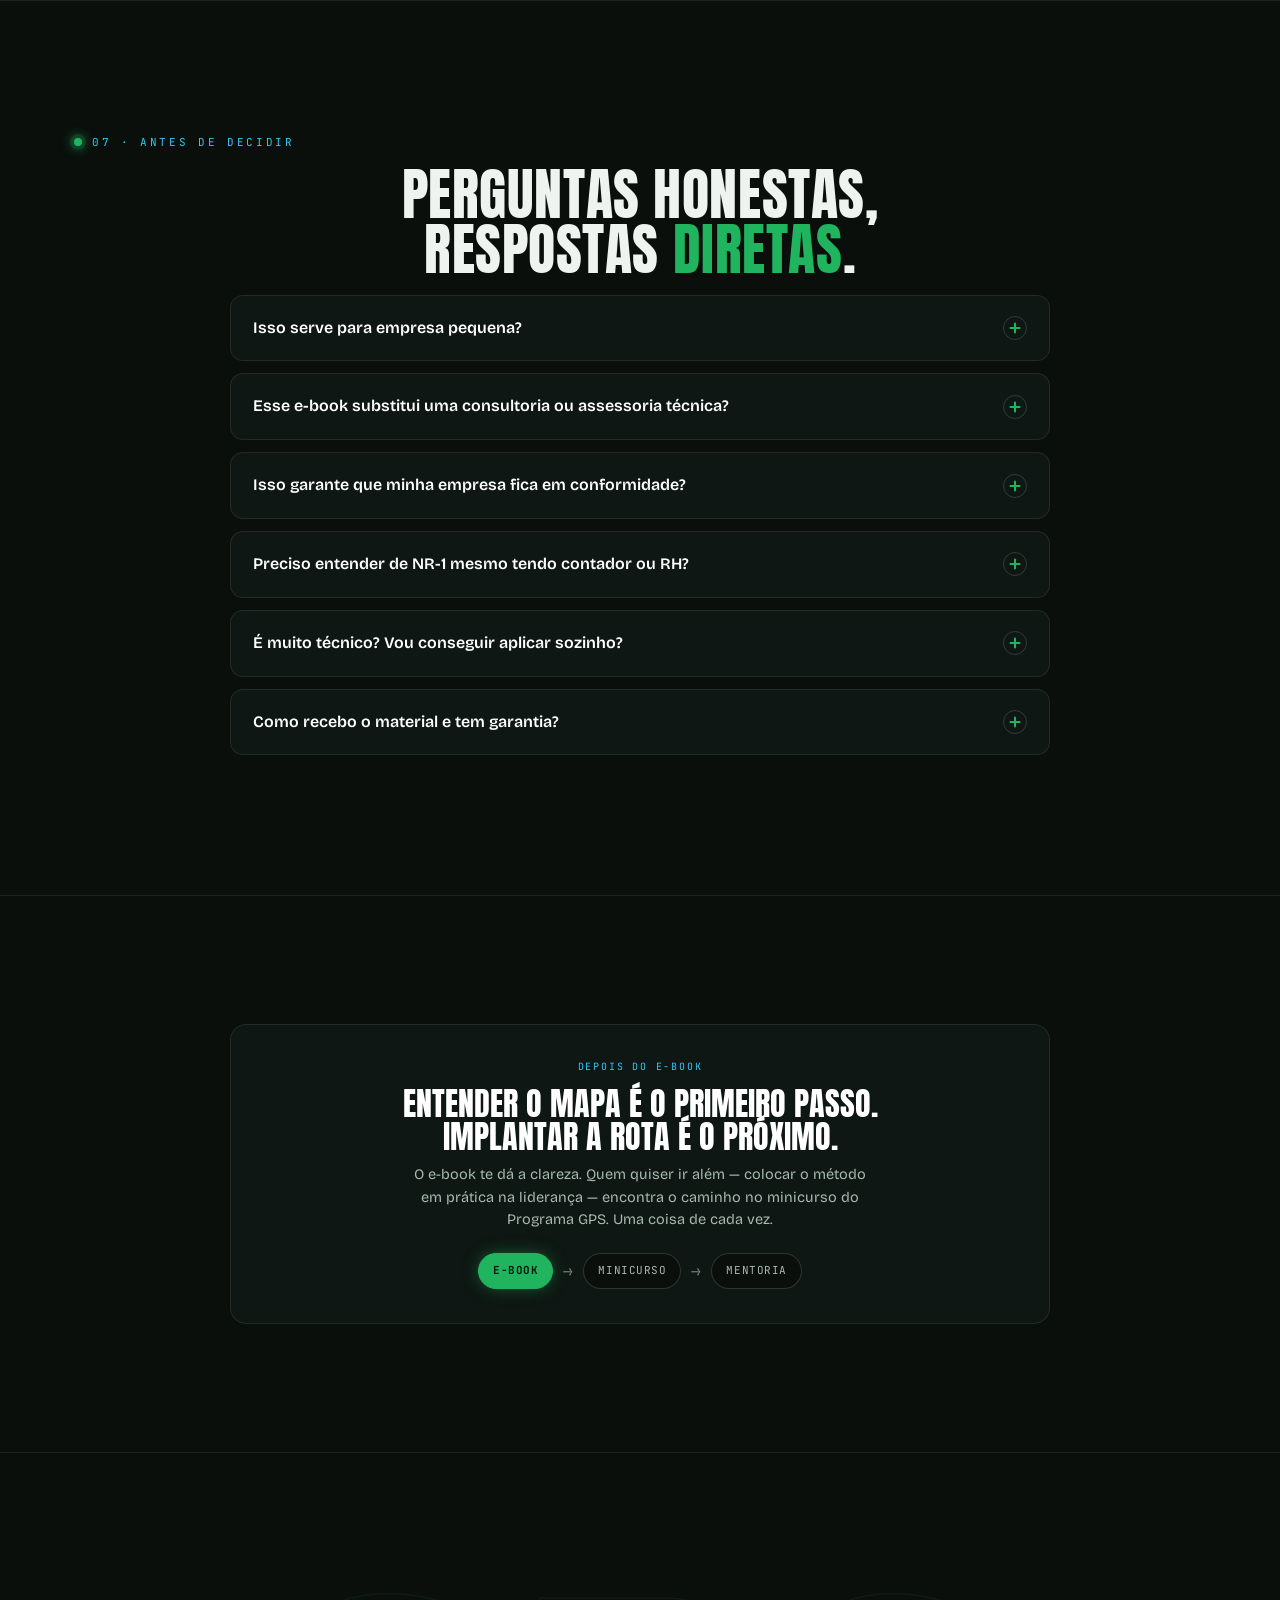
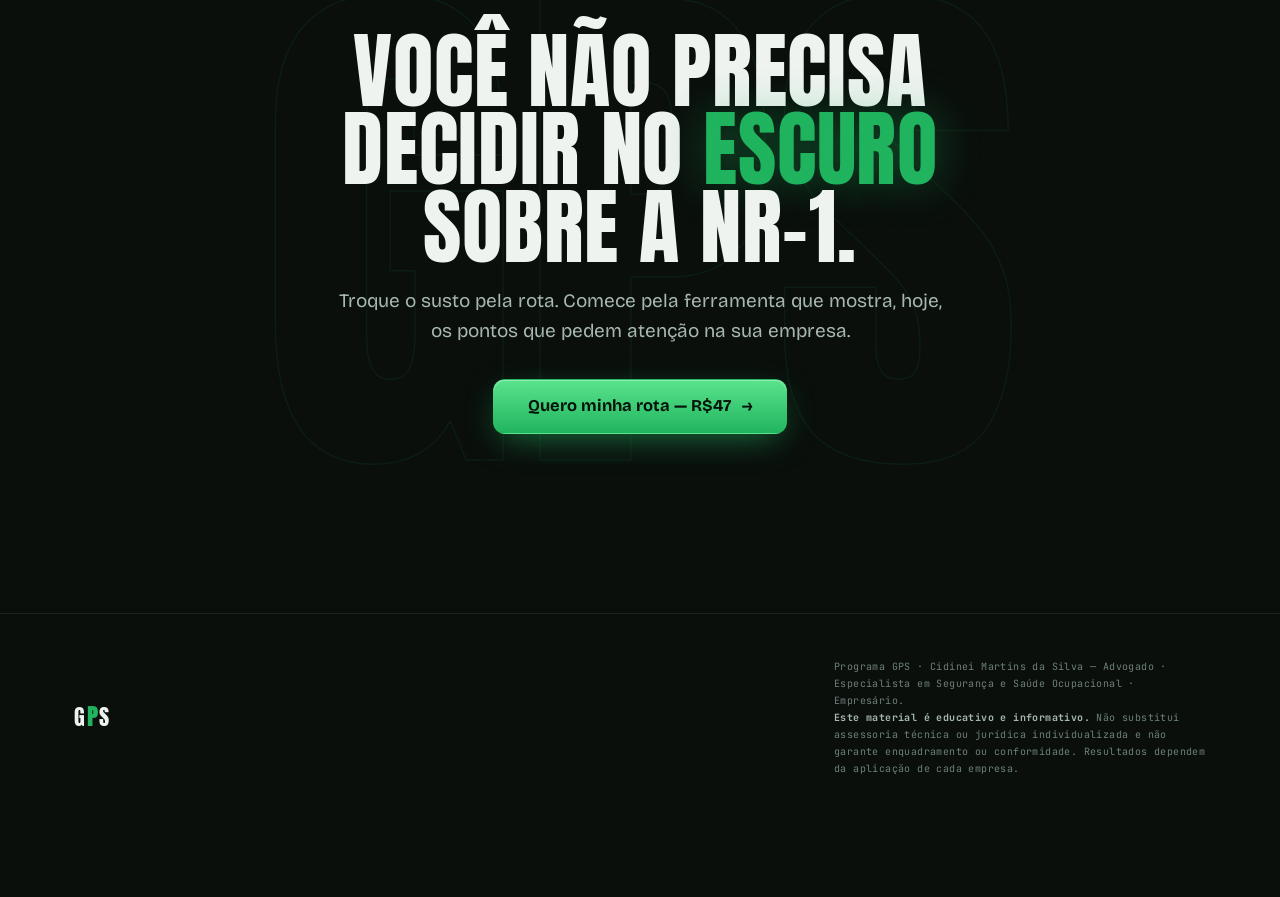
==== commit 7287b159: "auditoria final das 3 LPs: 2 correções 1) Capa do e-book (flip-book 3D no bloco do método): removida" ====
--- a/gps-lp/index.html
+++ b/gps-lp/index.html
@@ -205,7 +205,7 @@
 .hero-hud .h1{top:20%;left:6%}.hero-hud .h2{top:70%;right:8%}.hero-hud .h3{bottom:16%;left:12%}
 @media(max-width:940px){.hero-hud{display:none}}
 .hero-grid{position:relative;z-index:2;display:grid;grid-template-columns:1.08fr .92fr;gap:48px;align-items:center;width:100%}
-@media(max-width:940px){.hero-grid{grid-template-columns:1fr;gap:38px}}
+@media(max-width:940px){.hero-grid{grid-template-columns:1fr;gap:38px}.hero-grid>*{min-width:0}}
 .hero .kick{font-family:var(--mono);font-size:11px;letter-spacing:.22em;text-transform:uppercase;color:var(--cyan);
   display:inline-flex;align-items:center;gap:10px;margin-bottom:22px}
 .hero .kick::before{content:"";width:8px;height:8px;border-radius:50%;background:var(--green);box-shadow:0 0 10px 2px rgba(var(--green-rgb),.8)}
@@ -948,7 +948,7 @@
     <div class="ebook-grid">
       <div class="ebook-mock rv rvx" data-par="30">
         <div class="book3d" id="book">
-          <div class="bookface bf-front book" style="--photo-book:url('assets/ebook-capa.jpg')">
+          <div class="bookface bf-front book">
             <span class="book-badge">Lançamento</span>
             <div class="spineglow"></div>
             <div class="glare"></div>
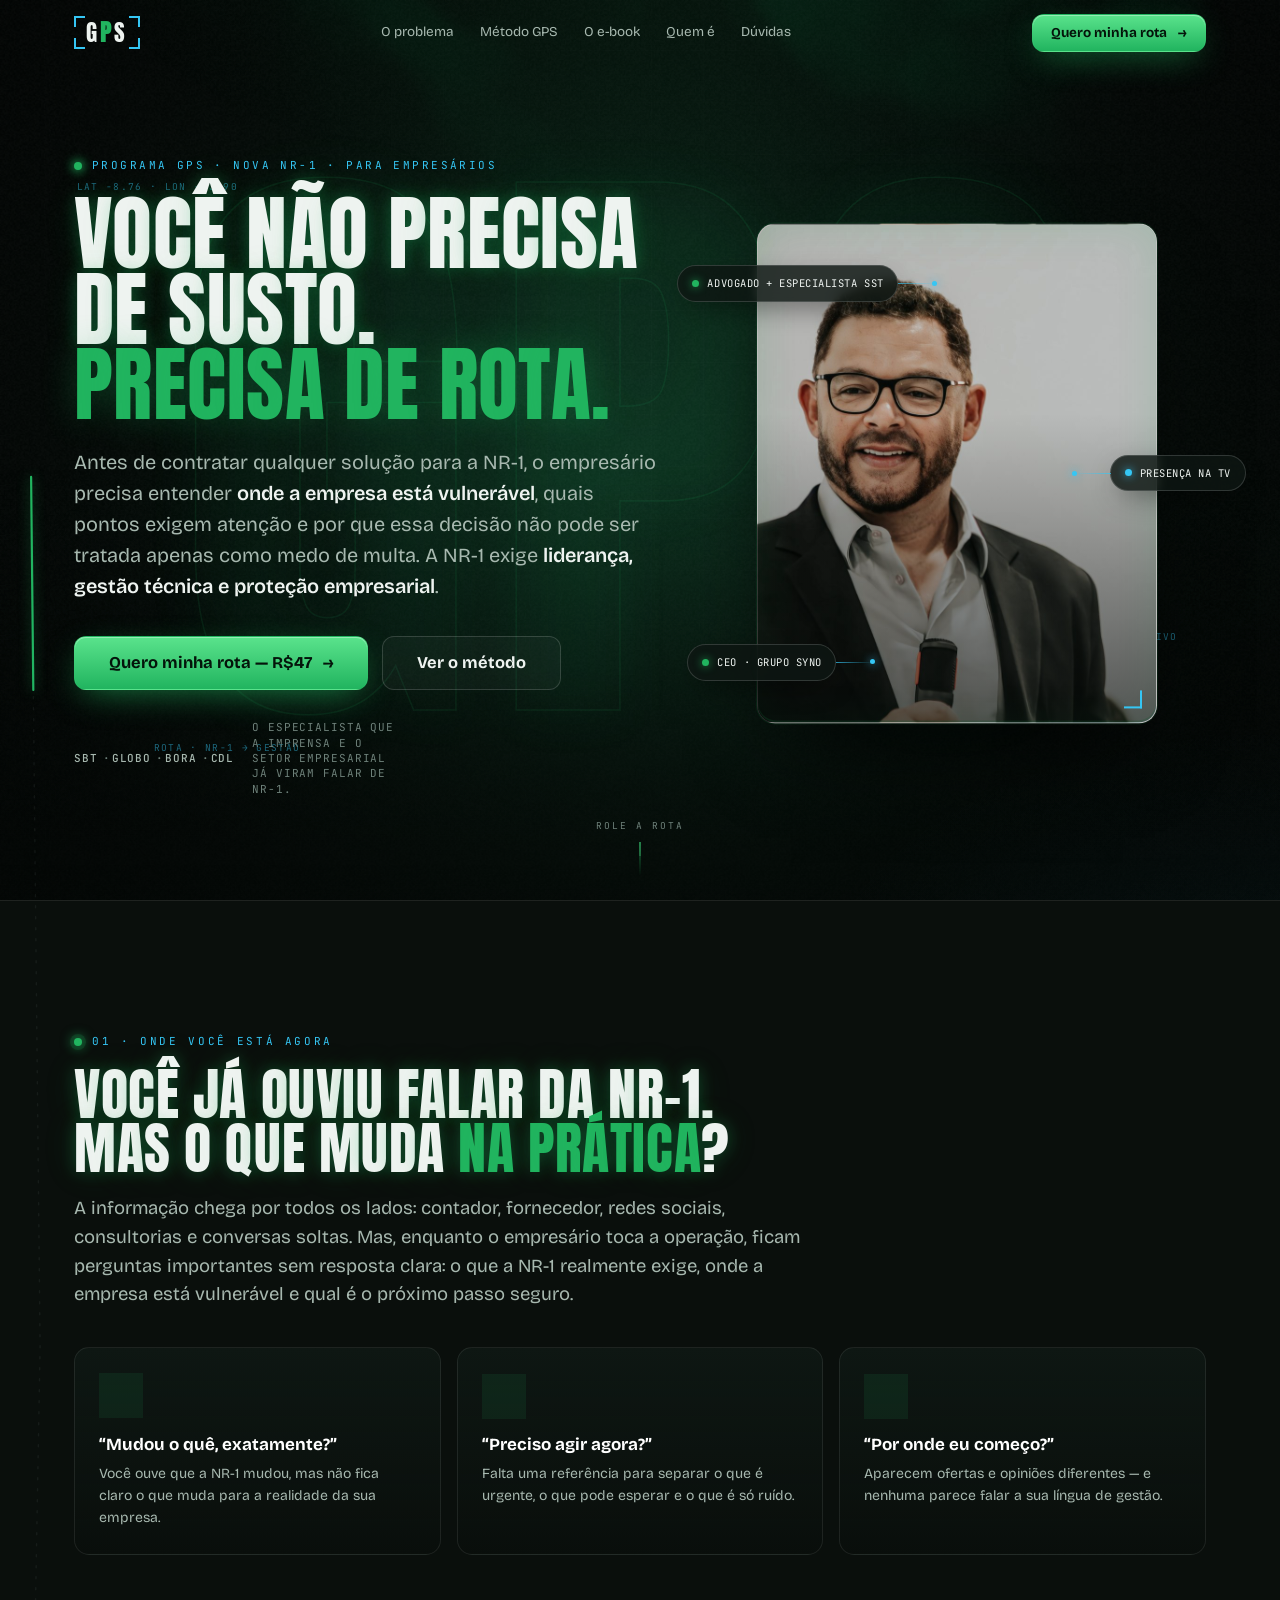
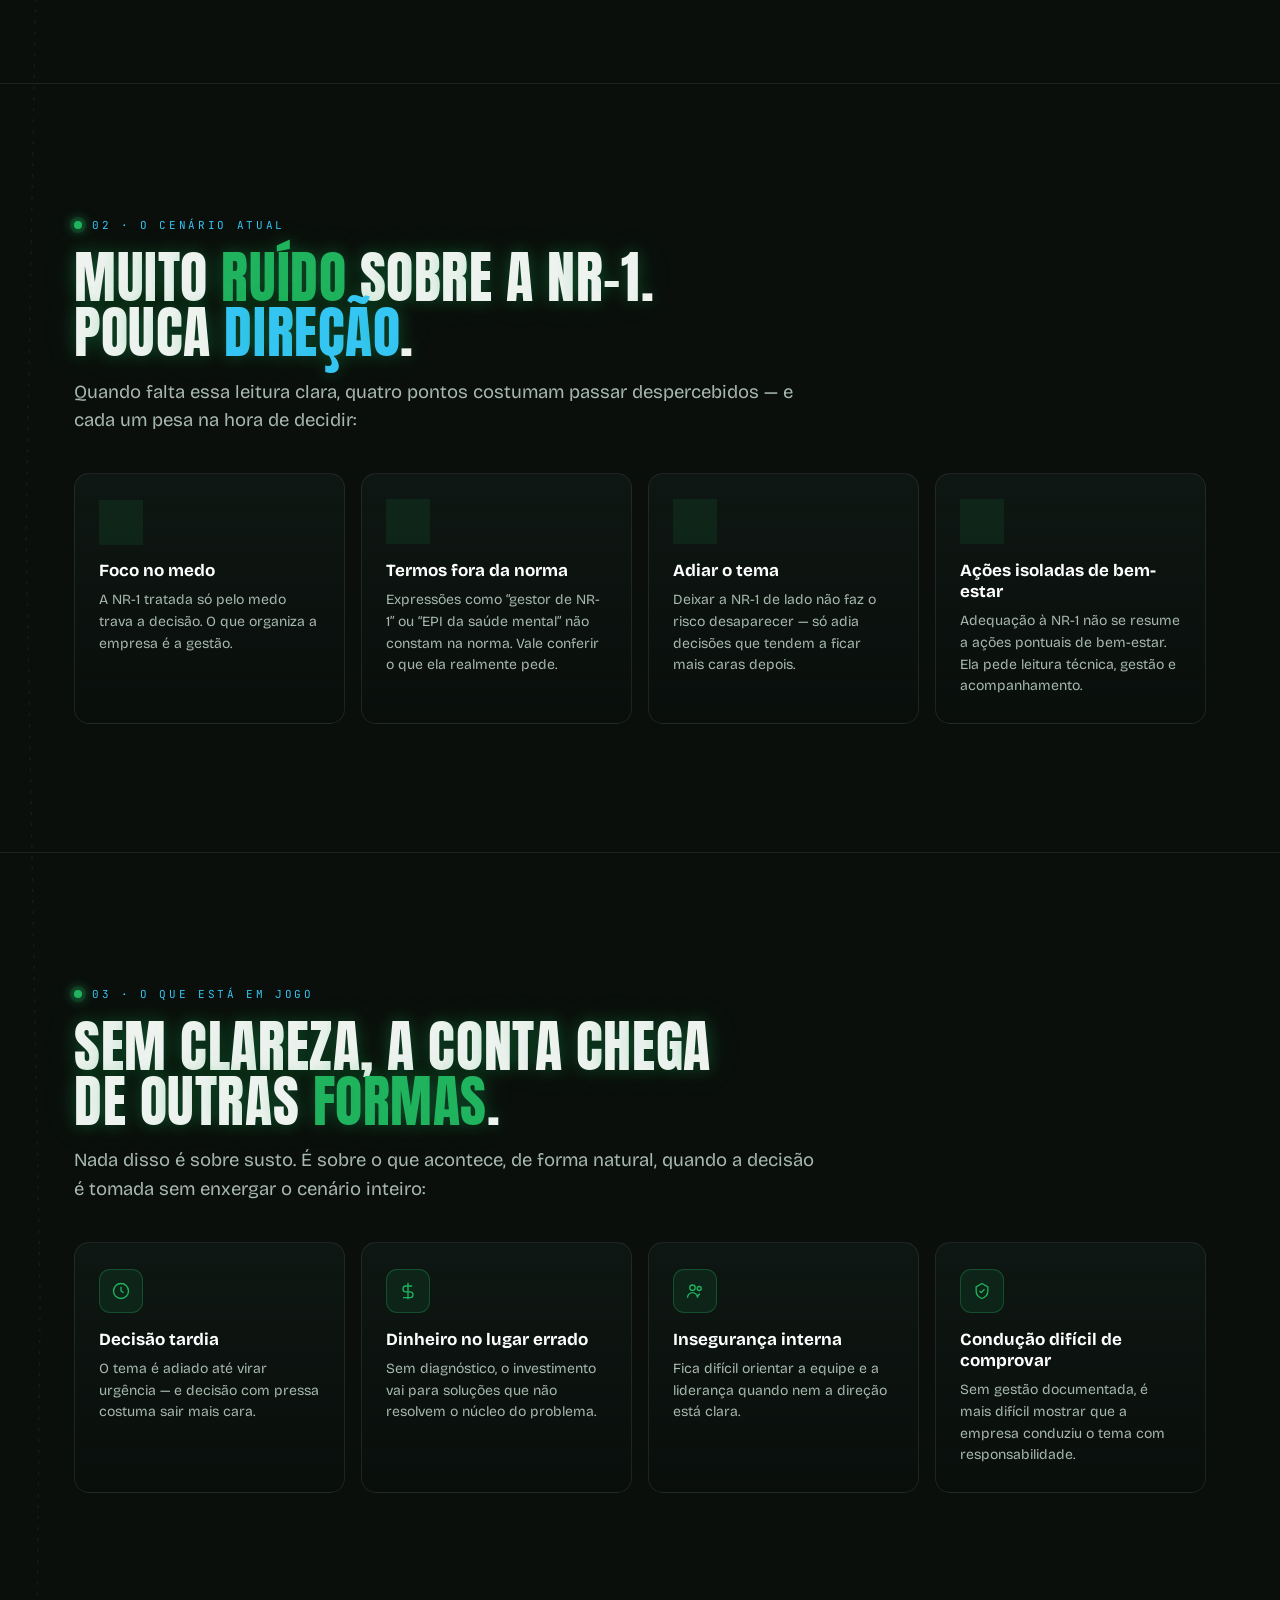
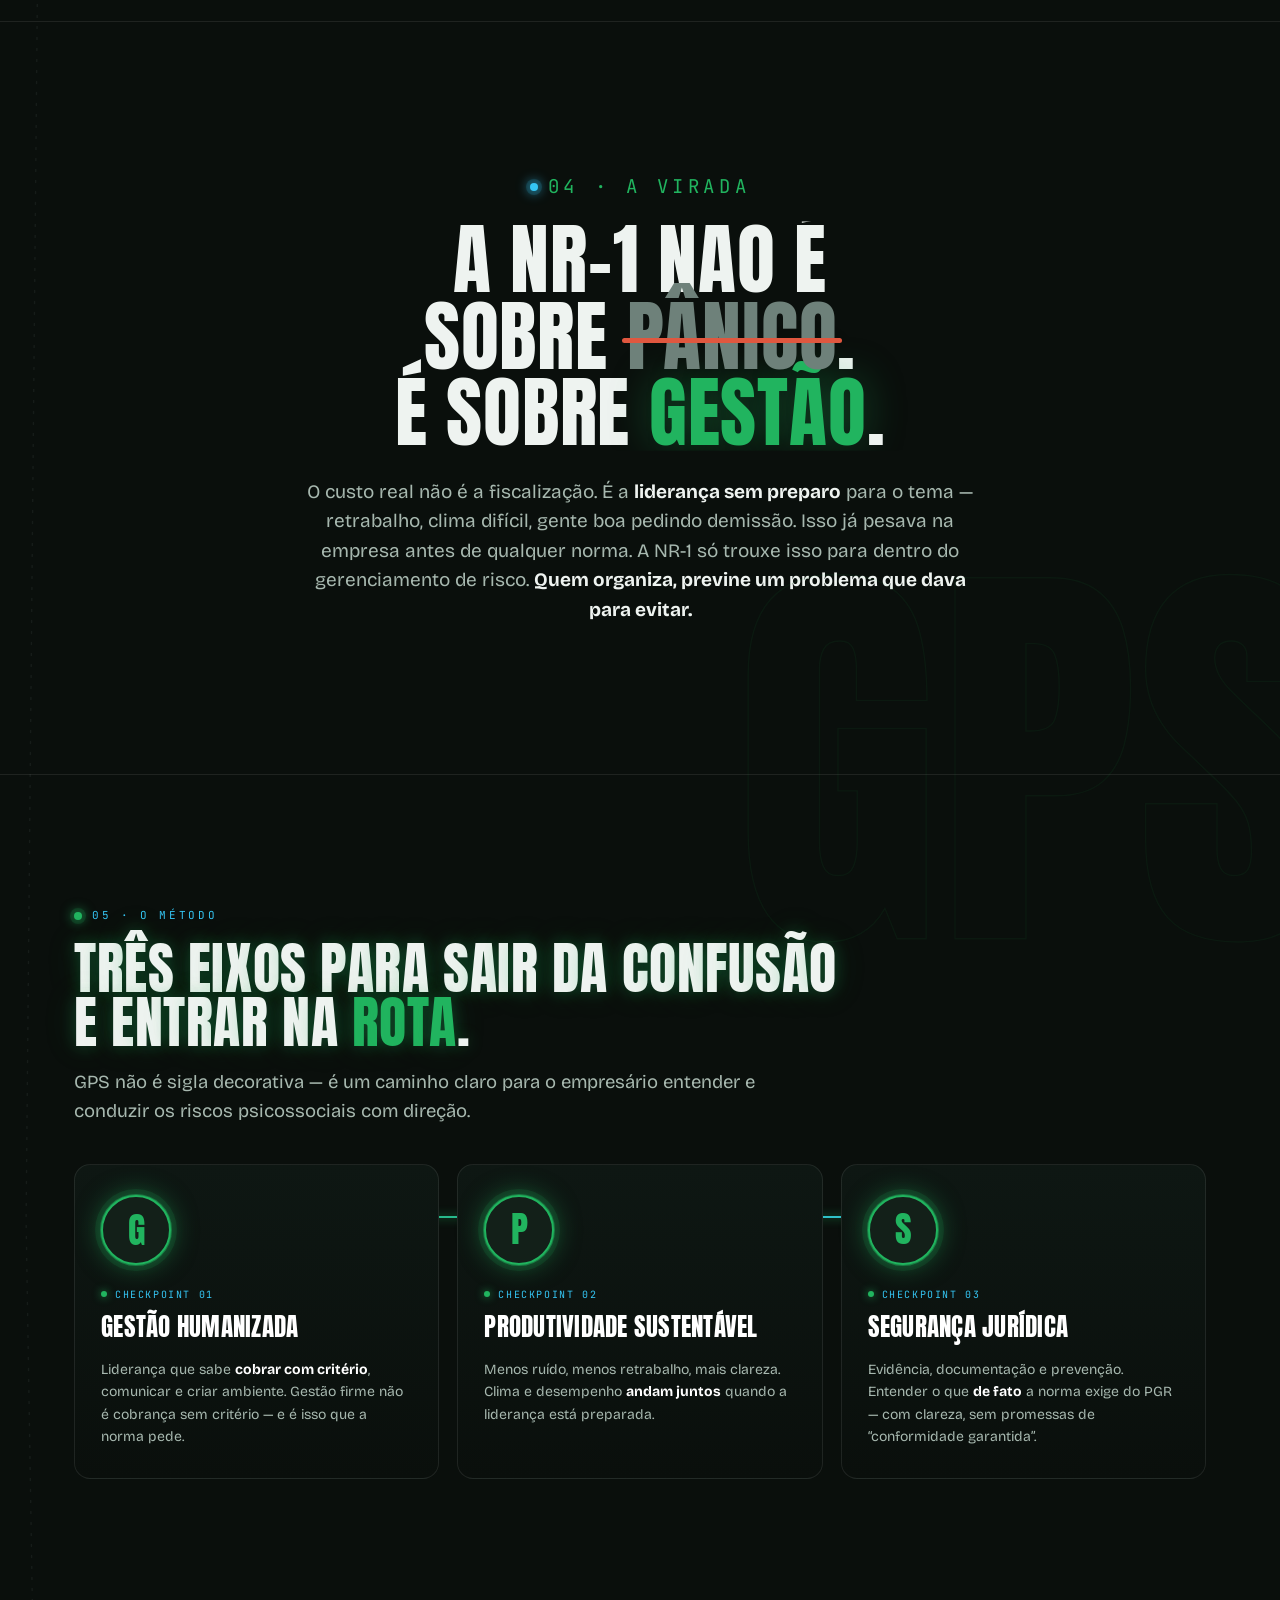
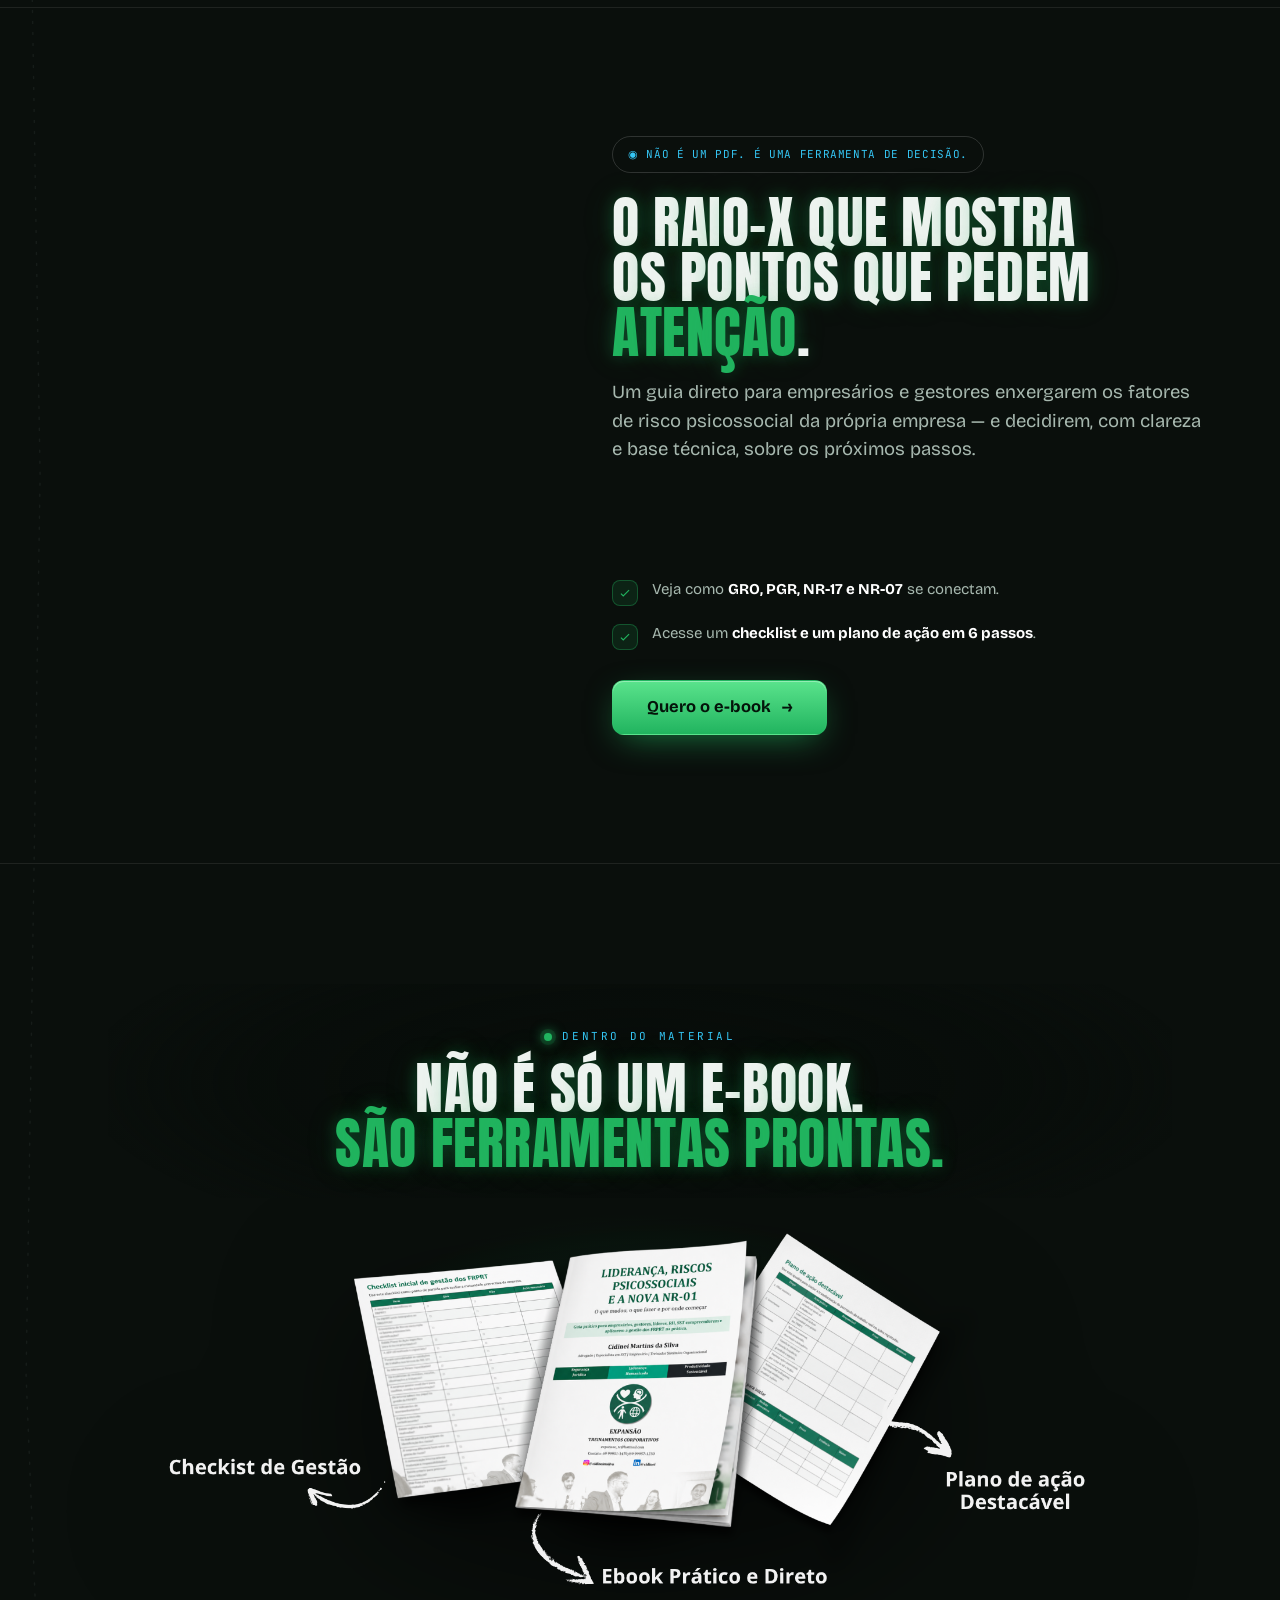
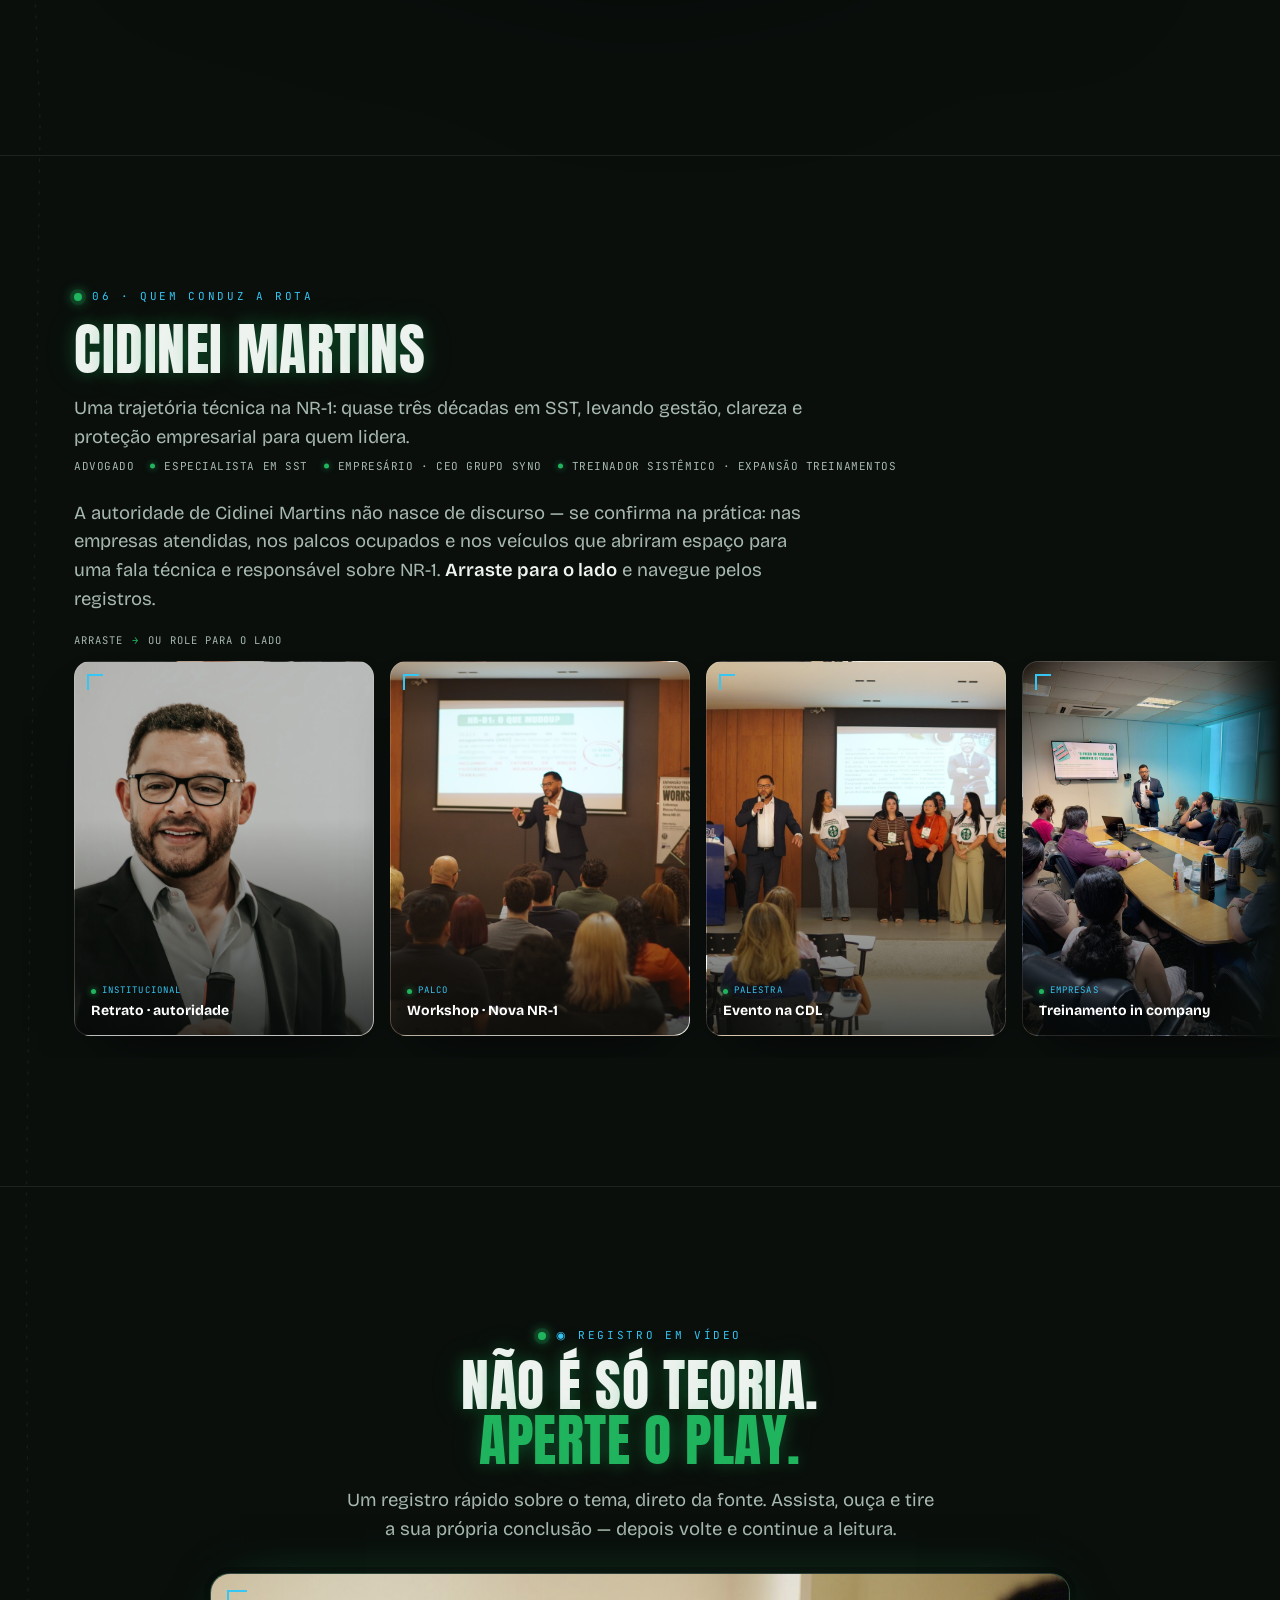
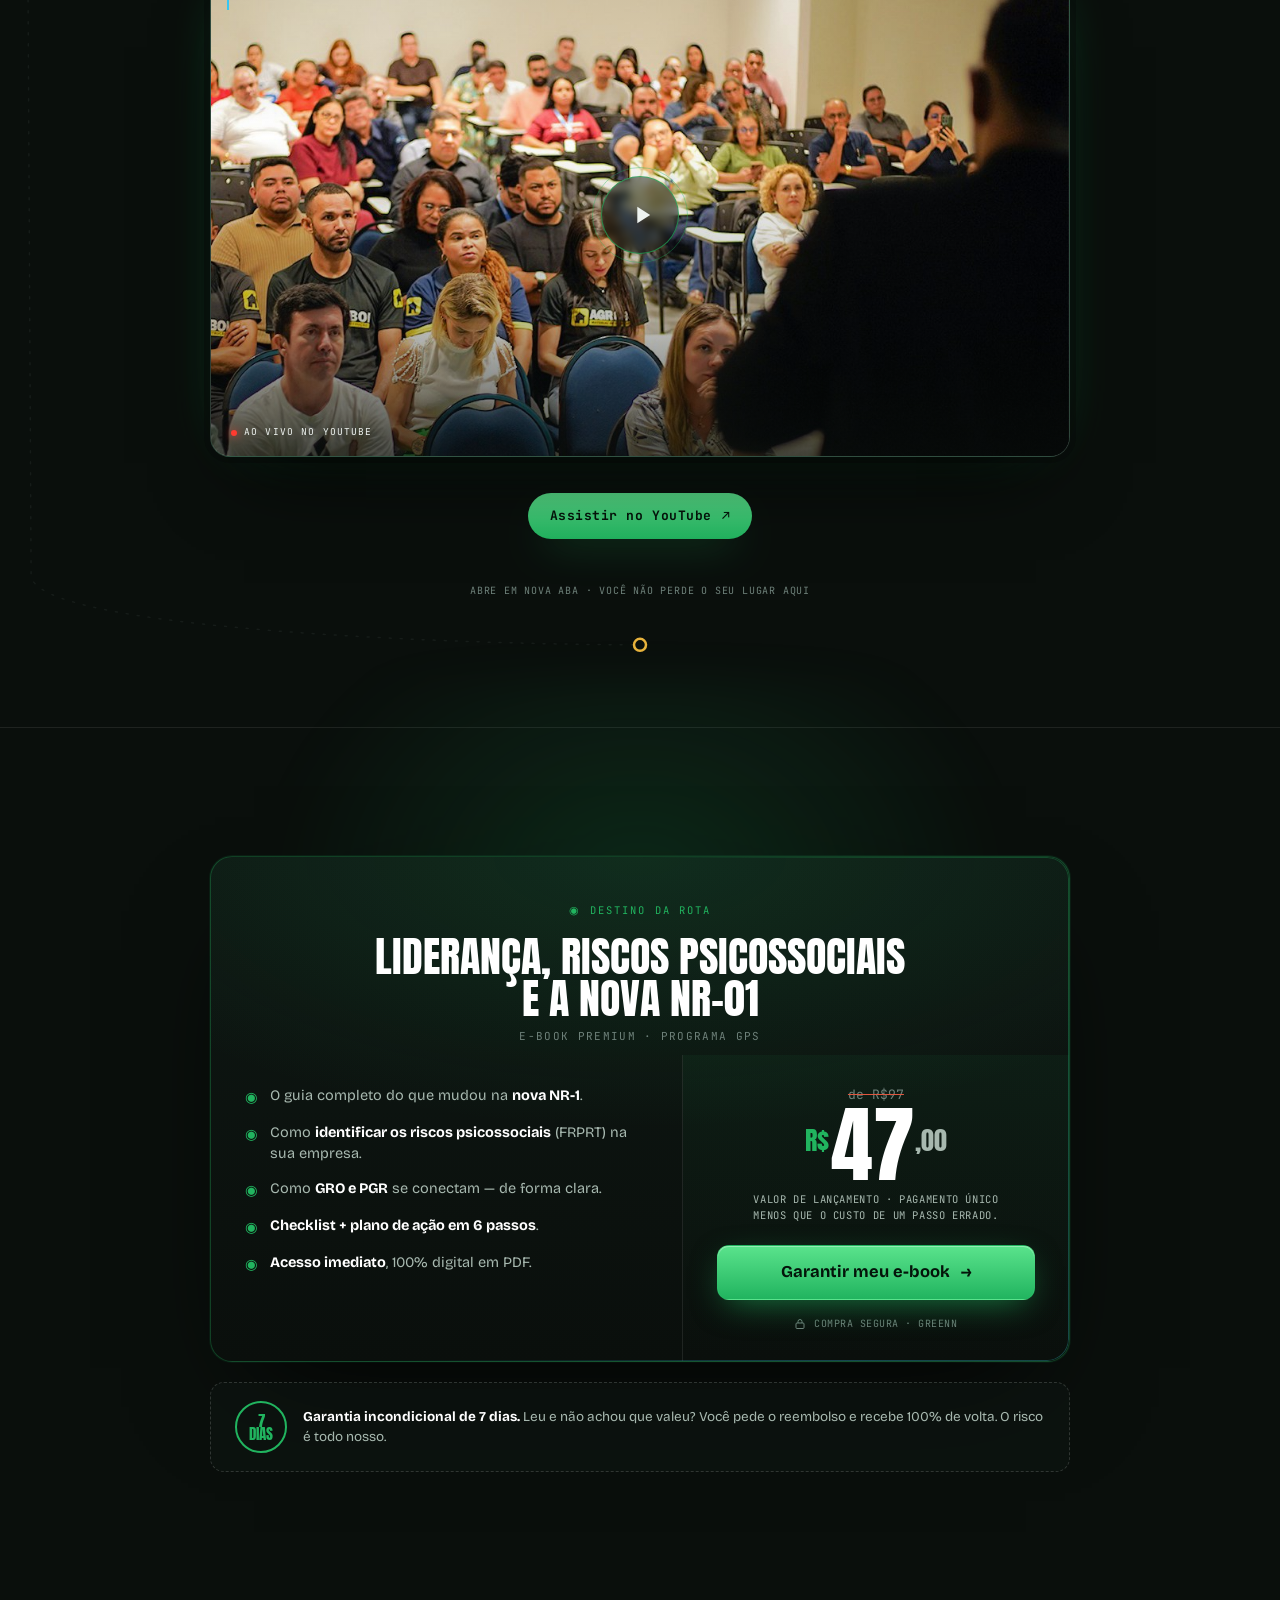
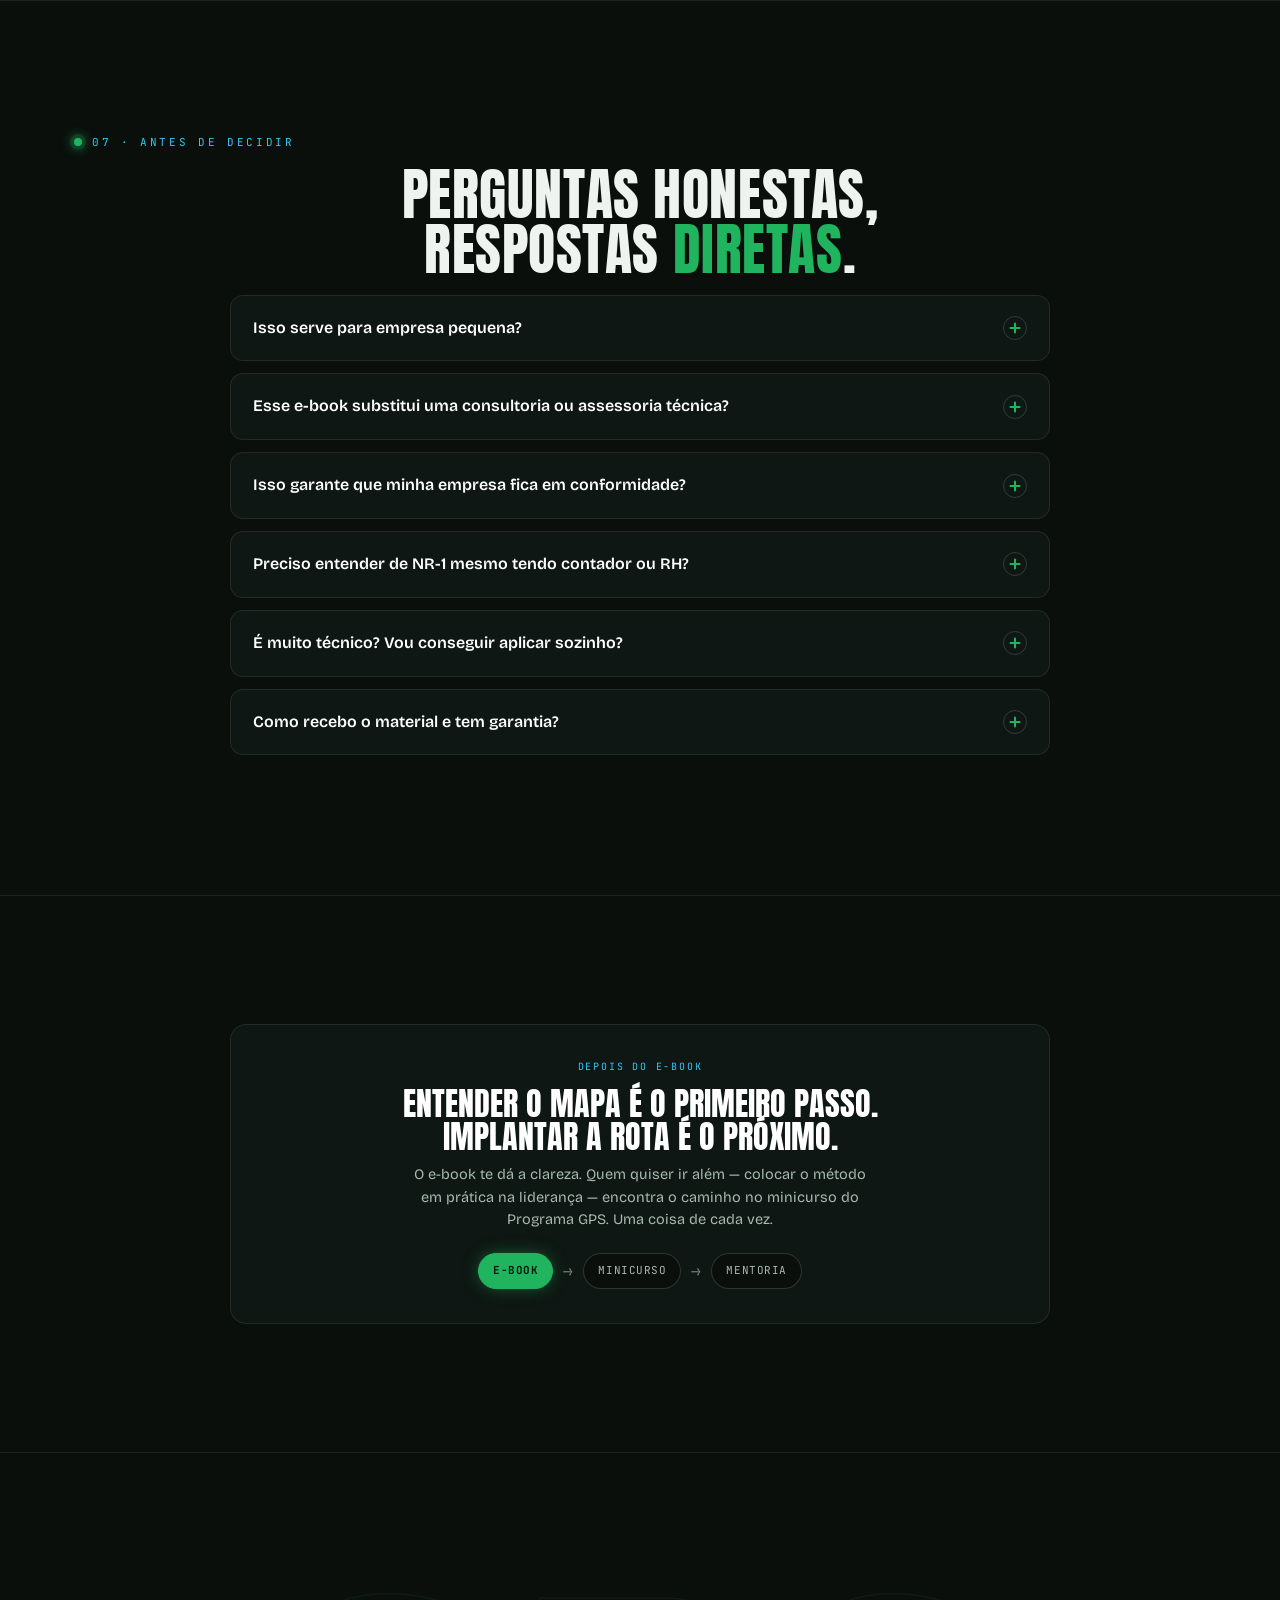
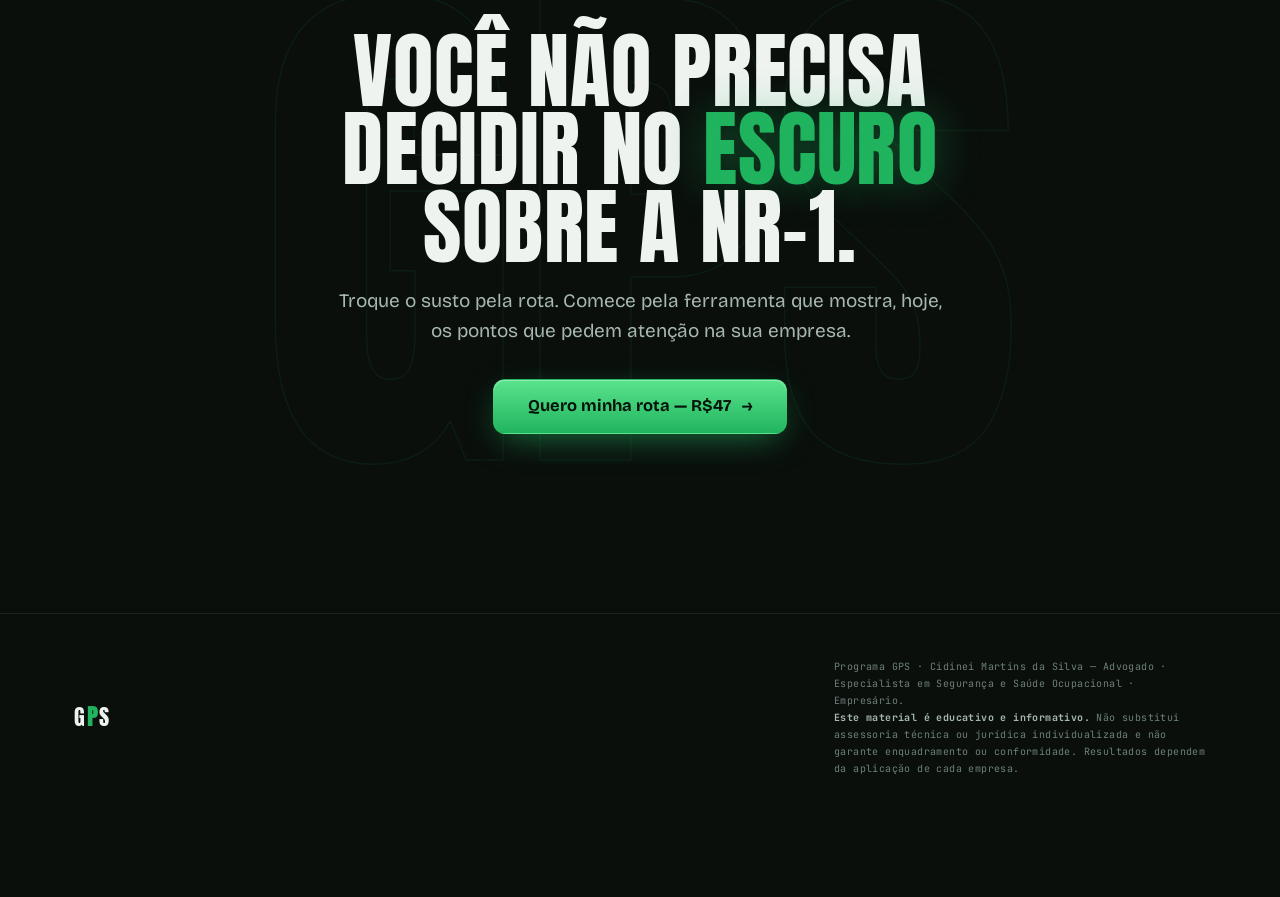
==== commit e2f53a44: "deploy: pacote enxuto p/ Hostinger — copia só assets usados + poster em JPEG - build-deploy.sh: cada" ====
--- a/gps-lp/index.html
+++ b/gps-lp/index.html
@@ -1044,7 +1044,7 @@
       </div>
       <a class="vphone" id="vphone" href="https://www.youtube.com/watch?v=3WZPZtSBkb0" target="_blank" rel="noopener noreferrer" aria-label="Assistir ao vídeo no YouTube (abre em nova aba)">
         <span class="brk"></span>
-        <img class="vthumb-img" id="vthumb" src="assets/video-capa-publico-16x9.png" alt="Cidinei Martins palestrando para uma plateia cheia" decoding="async">
+        <img class="vthumb-img" id="vthumb" src="assets/video-capa-publico-16x9.jpg" alt="Cidinei Martins palestrando para uma plateia cheia" decoding="async">
         <span class="vgrad"></span>
         <span class="play"><svg viewBox="0 0 24 24"><path d="M8 5v14l11-7z"/></svg></span>
         <span class="vtag">Ao vivo no YouTube</span>
